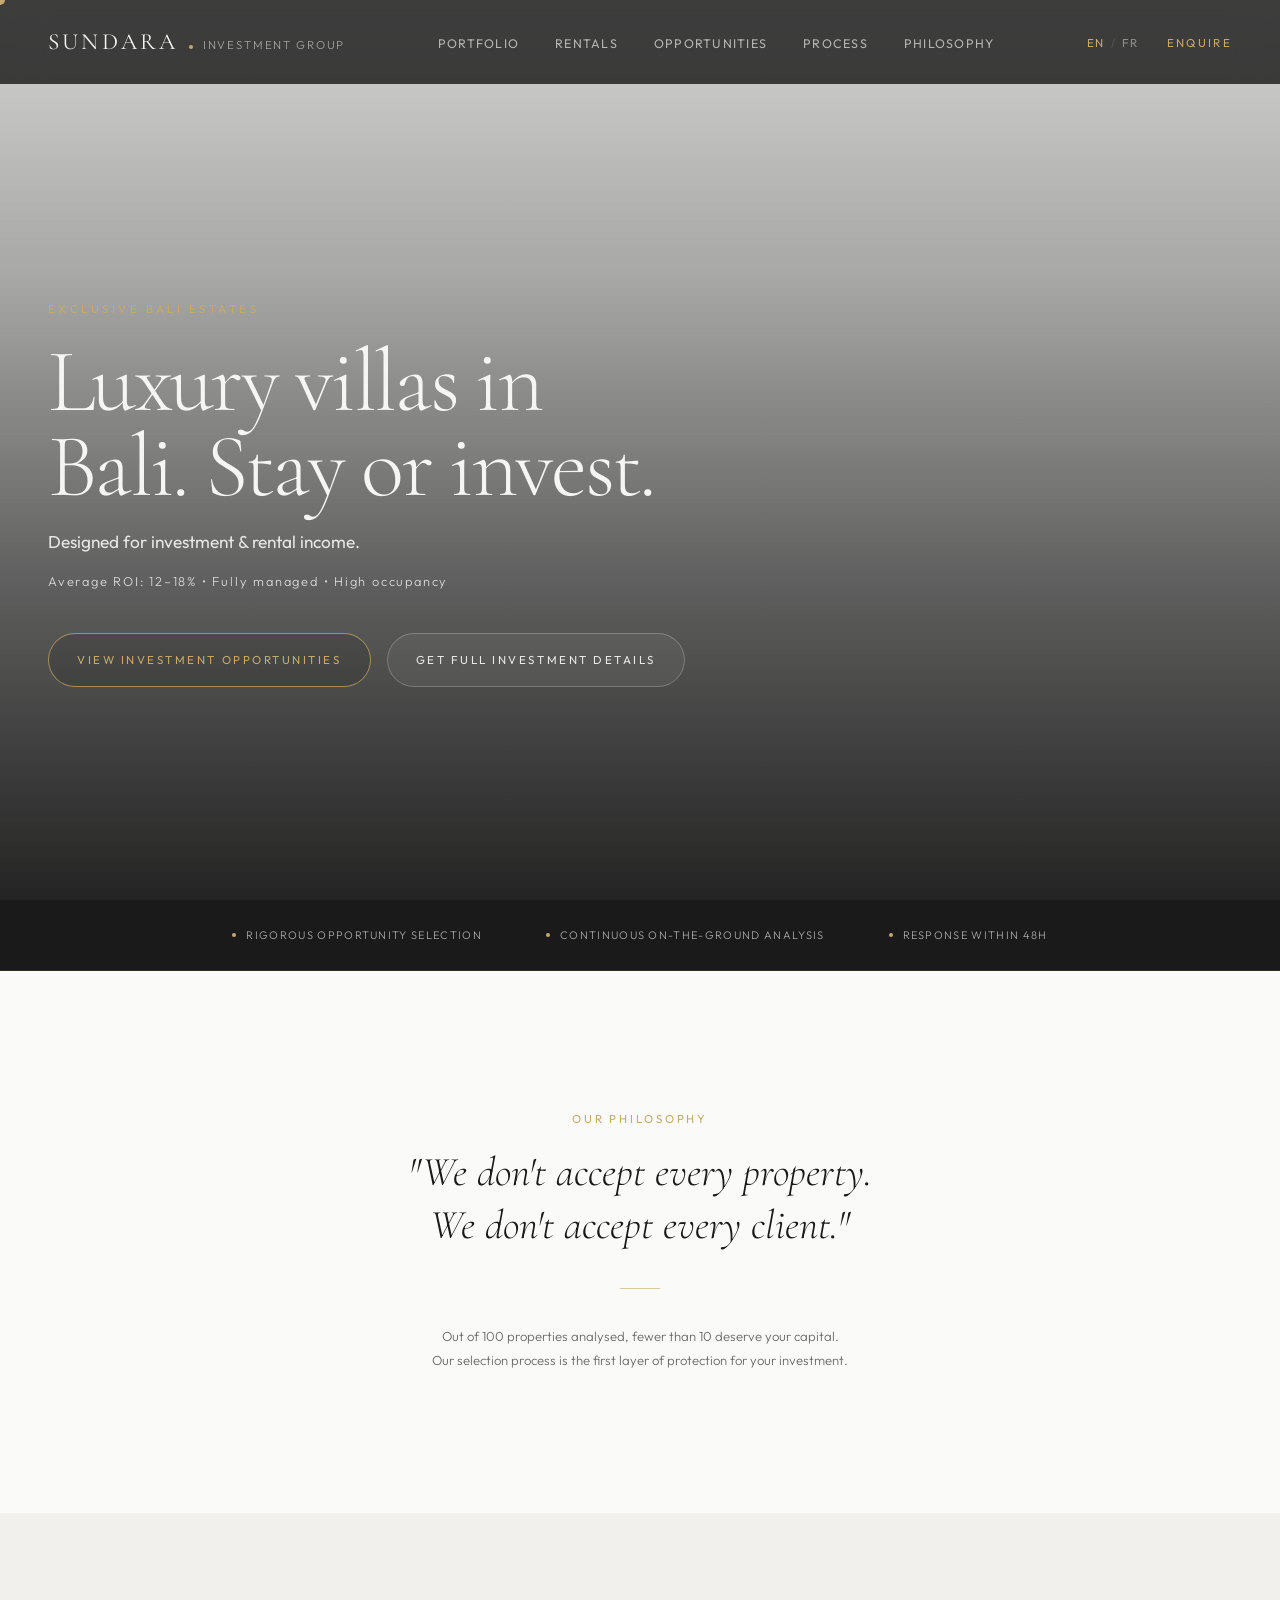
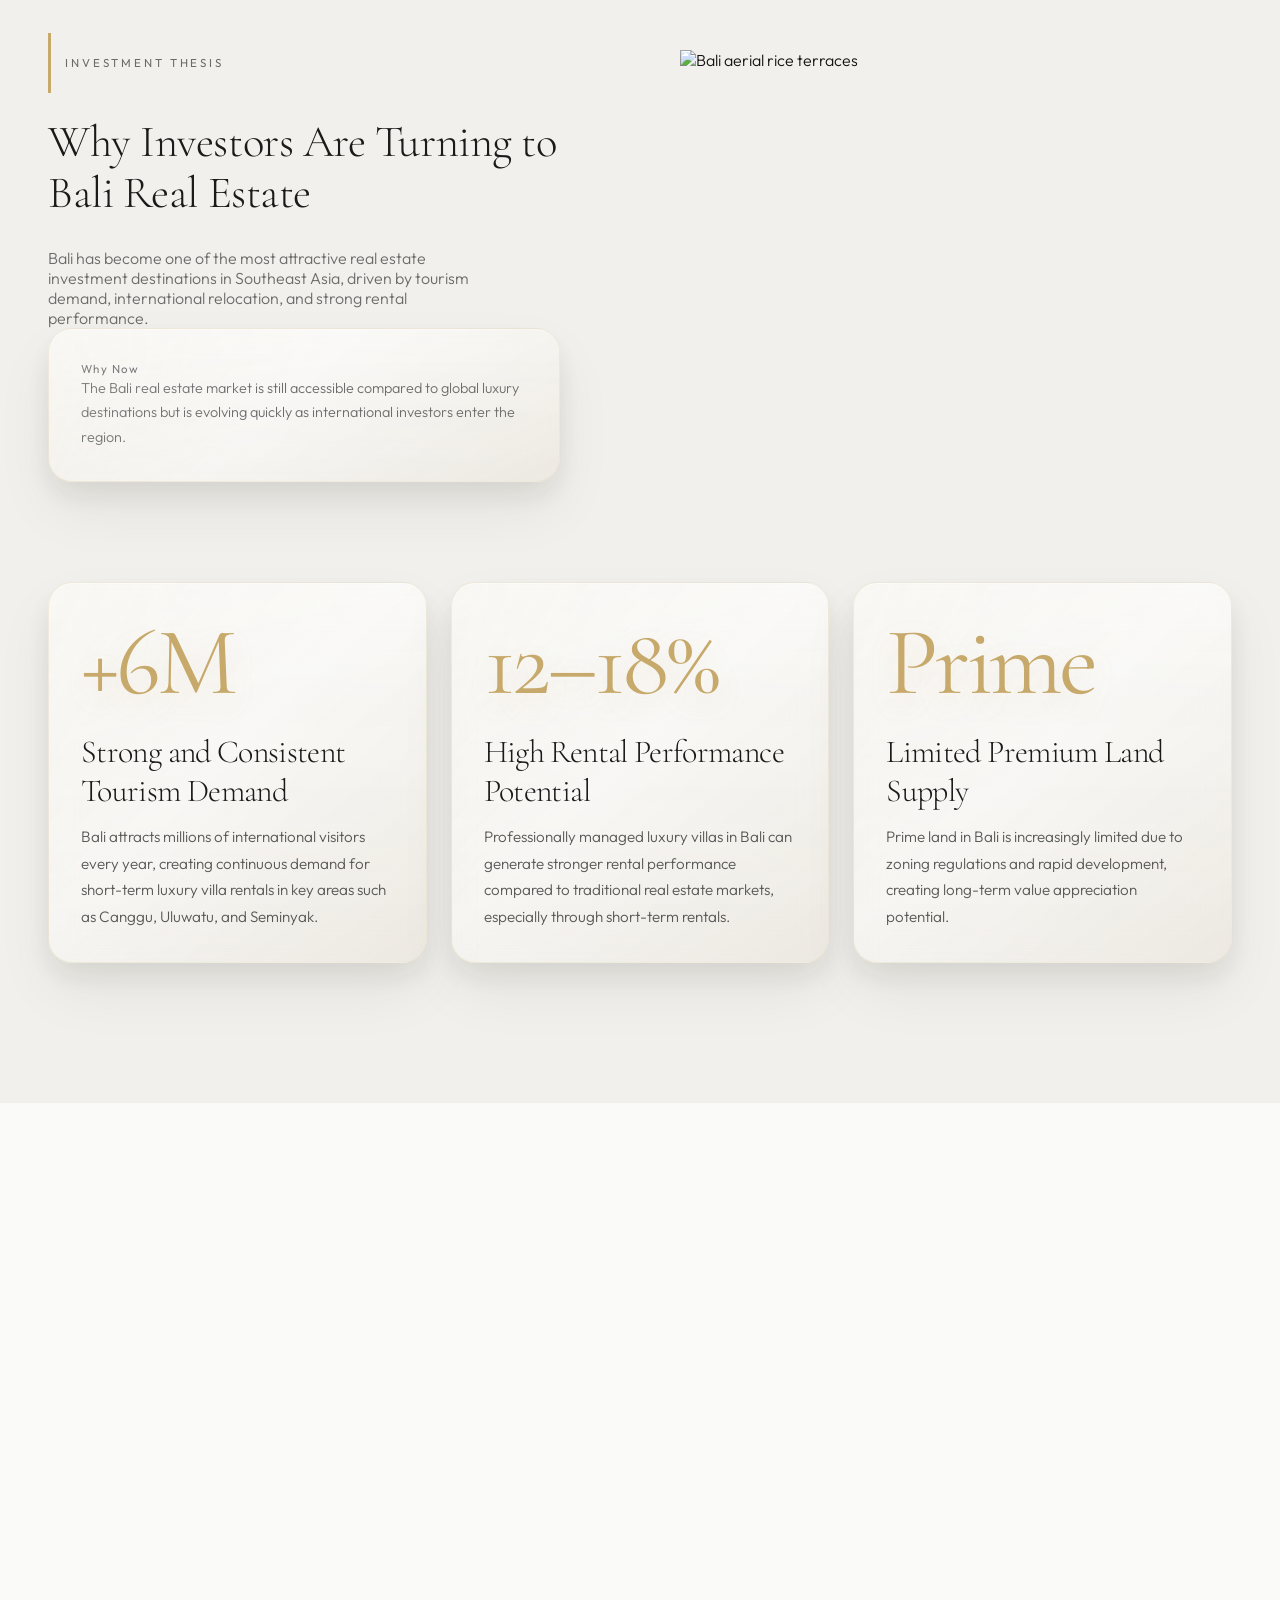
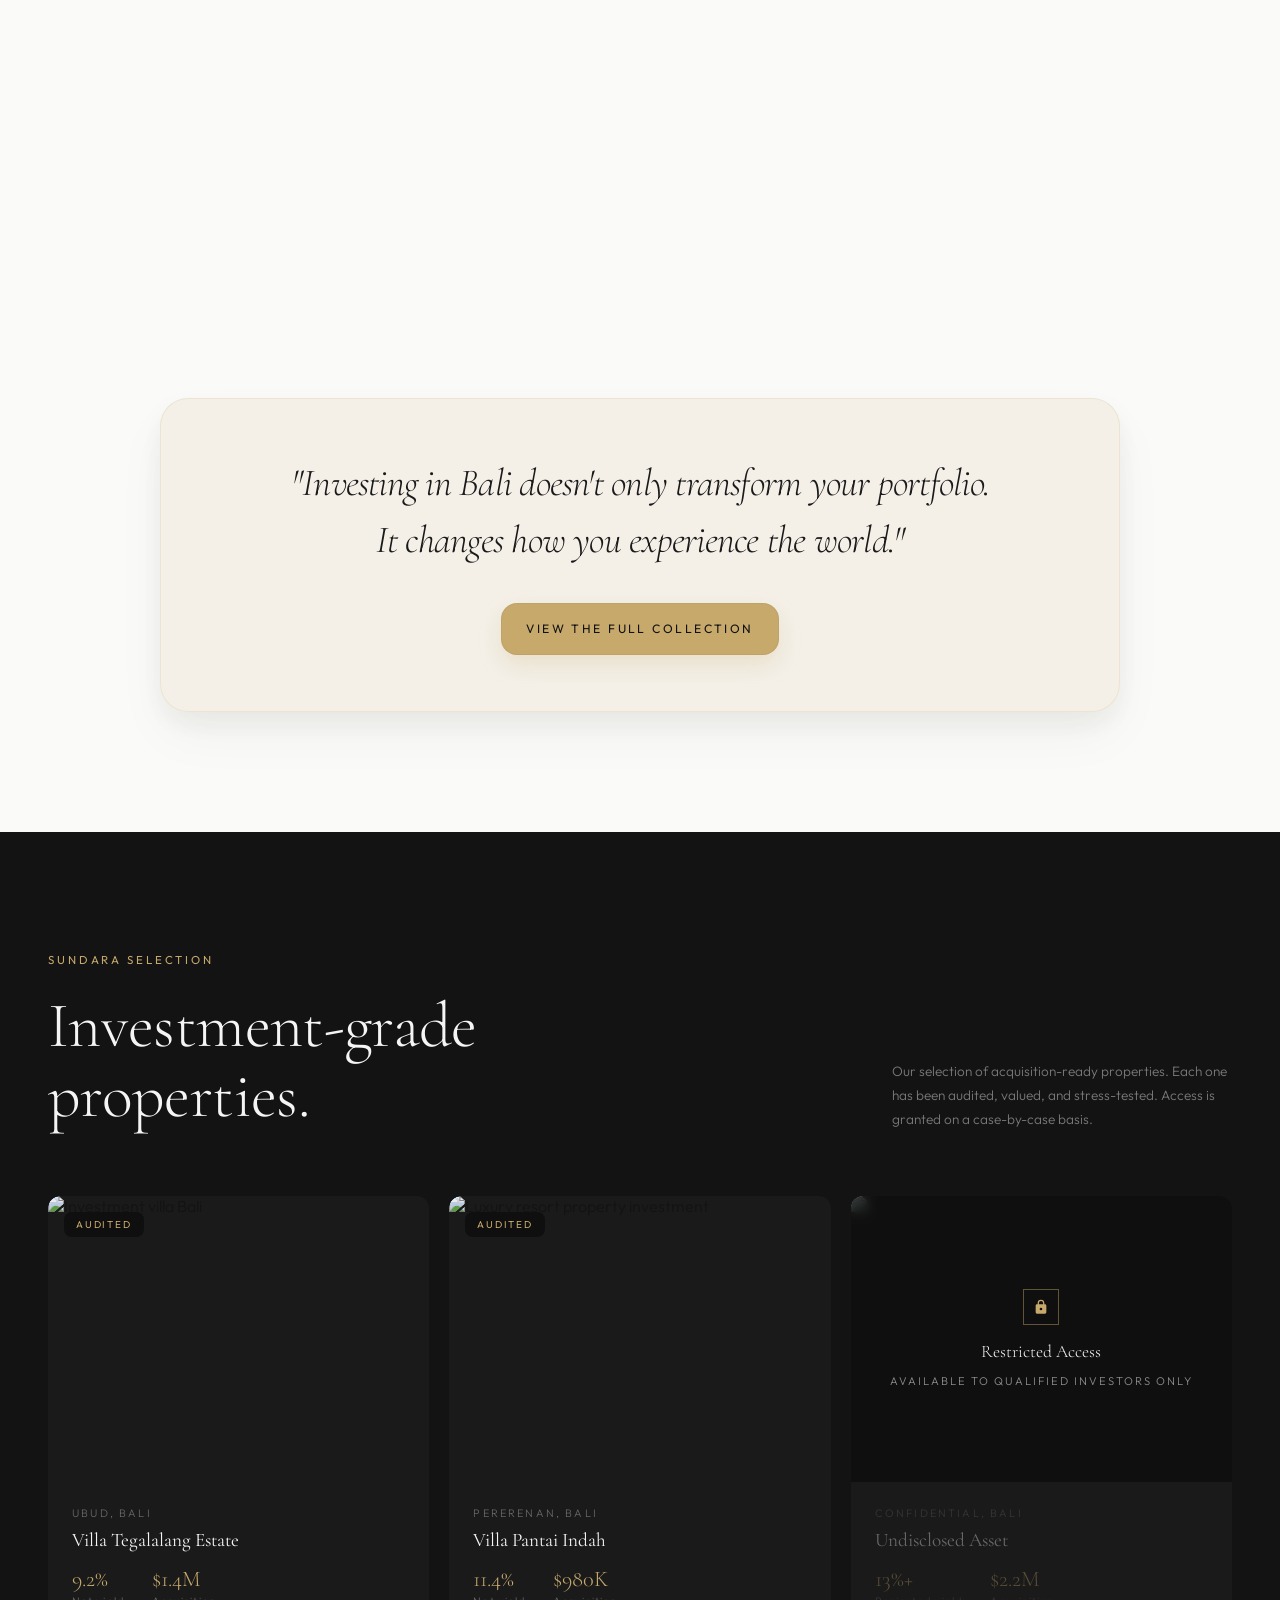
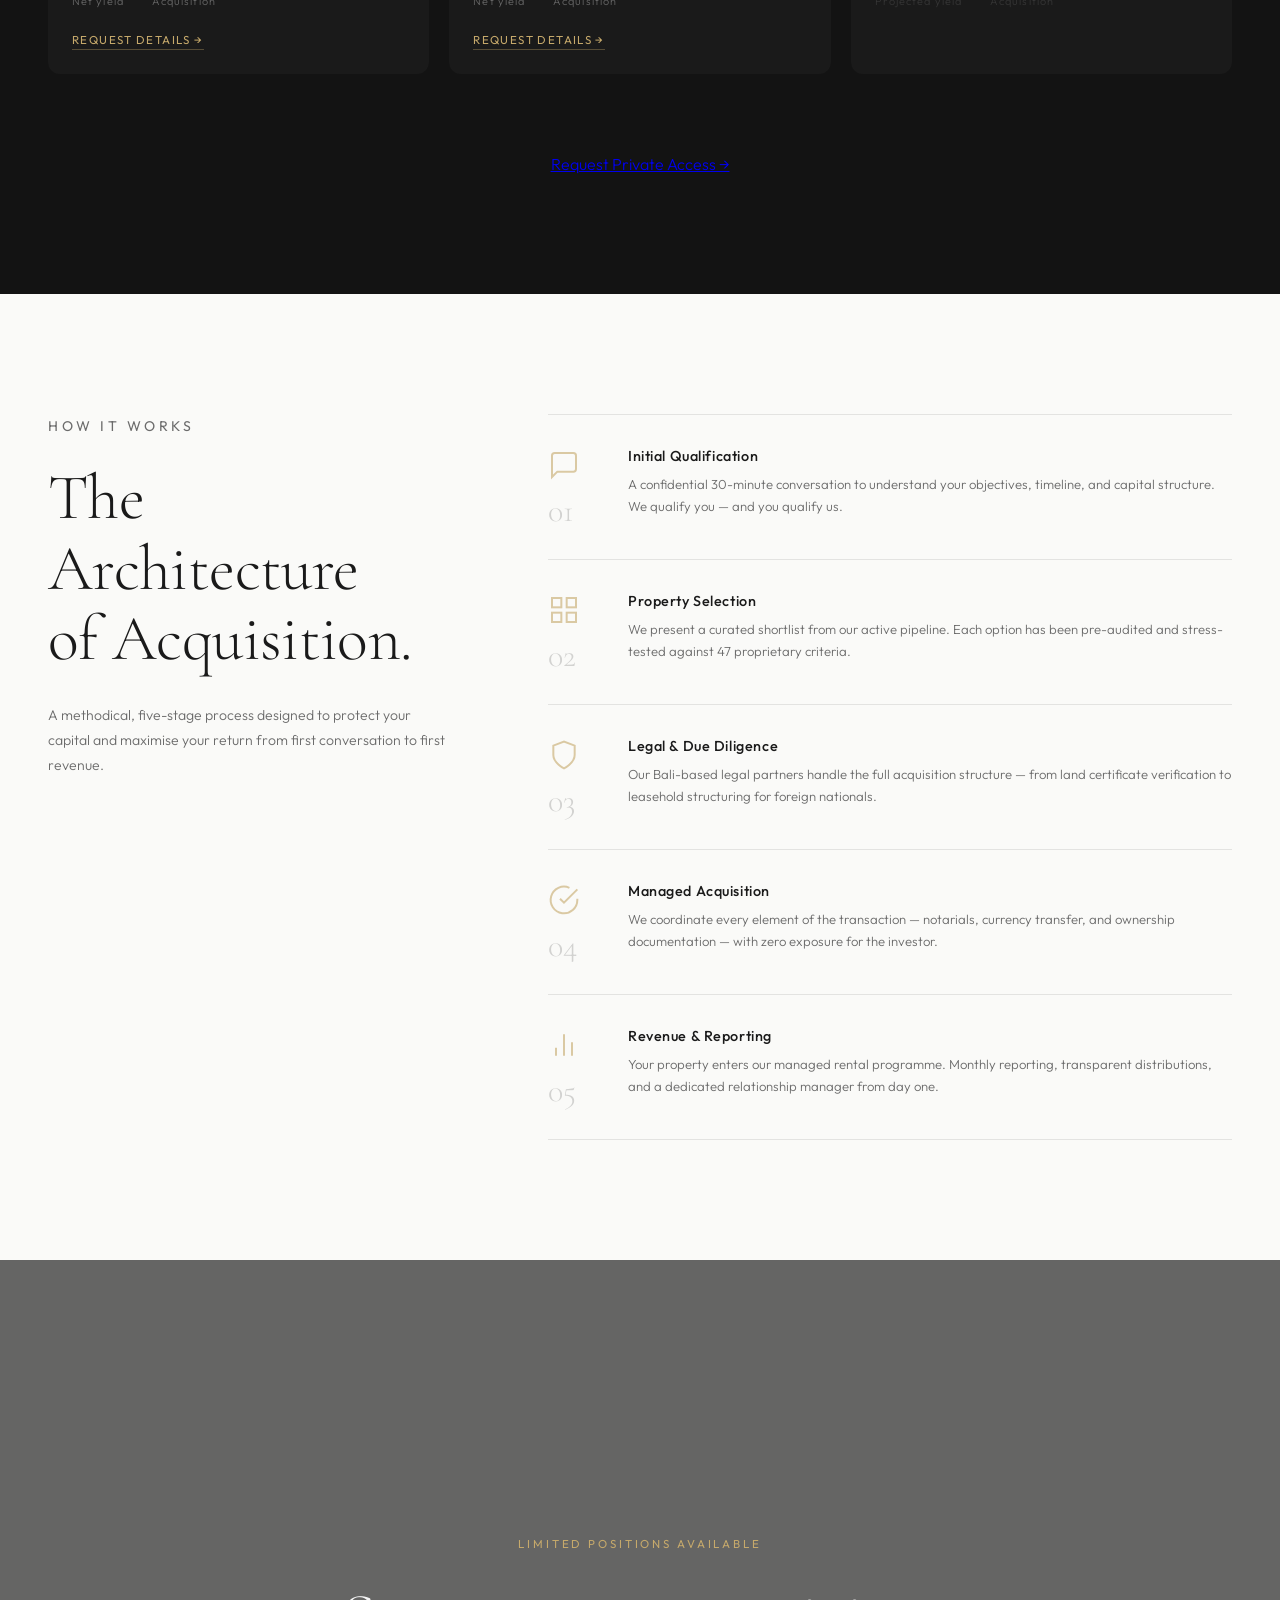
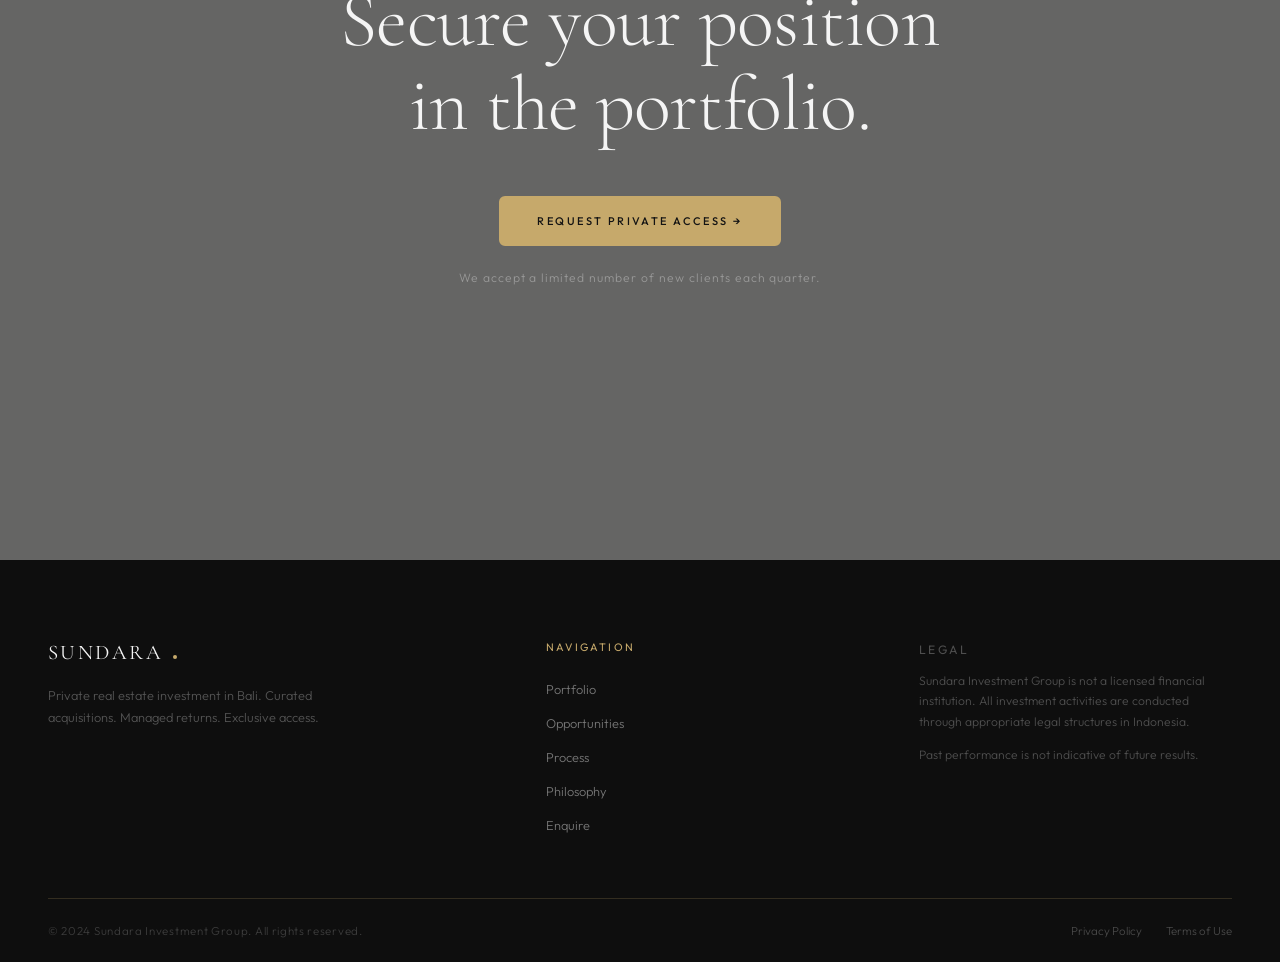
==== index.html @ dec47920 "Improve Why Bali KPI cards + Investment CTA UI" ====
<!DOCTYPE html>
<html lang="en">
<head>
<meta charset="UTF-8"/>
<meta name="viewport" content="width=device-width, initial-scale=1.0"/>
<title>Sundara Investment Group — Private Real Estate, Bali</title>
<meta name="description" content="Sundara Investment Group — Premier private real estate investment in Bali. Curated villas, managed acquisitions, exclusive returns."/>
<link rel="preconnect" href="https://fonts.googleapis.com"/>
<link rel="preconnect" href="https://fonts.gstatic.com" crossorigin/>
<link href="https://fonts.googleapis.com/css2?family=Cormorant+Garamond:ital,wght@0,300;0,400;0,500;1,300;1,400;1,500&family=Outfit:wght@300;400;500;600&display=swap" rel="stylesheet"/>
<link rel="stylesheet" href="css/styles.css"/>
<!-- styles loaded from css/styles.css -->
</head>
<body>

<!-- ─── CUSTOM CURSOR ─── -->
<div id="cursor"></div>

<!-- ─── MOBILE MENU ─── -->
<div id="mobile-menu" style="
  display: none;
  position: fixed;
  inset: 0;
  width: 100%;
  height: 100%;
  background: #0d0d0d;
  z-index: 999;
  flex-direction: column;
  justify-content: center;
  align-items: flex-start;
  padding: 40px 32px 48px;
  overflow-y: auto;
">

  <!-- CLOSE BUTTON — top right, always visible -->
  <button onclick="closeMobileMenu()" style="position:fixed;top:18px;right:18px;width:38px;height:38px;border-radius:50%;background:rgba(198,169,107,0.15);border:1px solid rgba(198,169,107,0.4);color:#C6A96B;font-size:20px;cursor:pointer;z-index:1001;display:flex;align-items:center;justify-content:center;">×</button>

  <!-- NAV LINKS -->
  <nav style="
    display: flex;
    flex-direction: column;
    width: 100%;
    margin-top: 40px;
    margin-bottom: 40px;
    gap: 0;
  ">
    <a href="rentals.html" onclick="closeMobileMenu()" style="
      font-family: 'Cormorant Garamond', serif;
      font-size: 28px;
      font-weight: 300;
      color: #F5F5F5;
      text-decoration: none;
      padding: 16px 0;
      border-bottom: 1px solid rgba(255,255,255,0.07);
      display: block;
      transition: color 0.3s, padding-left 0.3s;
    " onmouseover="this.style.color='#C6A96B';this.style.paddingLeft='8px'"
       onmouseout="this.style.color='#F5F5F5';this.style.paddingLeft='0'">
      <span class="lang-en-inline">Portfolio</span><span class="lang-fr-inline">Portfolio</span>
    </a>
    <a href="rentals.html" onclick="closeMobileMenu()" style="font-family:'Cormorant Garamond',serif;font-size:26px;font-weight:300;color:#F5F5F5;text-decoration:none;padding:14px 0;border-bottom:1px solid rgba(255,255,255,0.07);display:block;">
      <span class="lang-en-inline">Rentals</span>
      <span class="lang-fr-inline">Locations</span>
    </a>
    <a href="#why-bali" onclick="closeMobileMenu()" style="
      font-family: 'Cormorant Garamond', serif;
      font-size: 28px;
      font-weight: 300;
      color: #F5F5F5;
      text-decoration: none;
      padding: 16px 0;
      border-bottom: 1px solid rgba(255,255,255,0.07);
      display: block;
    "><span class="lang-en-inline">Opportunities</span><span class="lang-fr-inline">Opportunités</span></a>
    <a href="#process" onclick="closeMobileMenu()" style="
      font-family: 'Cormorant Garamond', serif;
      font-size: 28px;
      font-weight: 300;
      color: #F5F5F5;
      text-decoration: none;
      padding: 16px 0;
      border-bottom: 1px solid rgba(255,255,255,0.07);
      display: block;
    "><span class="lang-en-inline">Process</span><span class="lang-fr-inline">Processus</span></a>
    <a href="#positioning" onclick="closeMobileMenu()" style="
      font-family: 'Cormorant Garamond', serif;
      font-size: 28px;
      font-weight: 300;
      color: #F5F5F5;
      text-decoration: none;
      padding: 16px 0;
      border-bottom: 1px solid rgba(255,255,255,0.07);
      display: block;
    "><span class="lang-en-inline">Philosophy</span><span class="lang-fr-inline">Philosophie</span></a>
  </nav>

  <!-- LANG TOGGLE -->
  <div style="
    display: flex;
    align-items: center;
    gap: 16px;
    margin-bottom: 28px;
  ">
    <button onclick="setLang('en'); closeMobileMenu();" style="
      background: none;
      border: none;
      font-family: 'Outfit', sans-serif;
      font-size: 11px;
      font-weight: 500;
      letter-spacing: 0.2em;
      text-transform: uppercase;
      color: #C6A96B;
      cursor: pointer;
      padding: 4px 0;
    ">EN</button>
    <span style="color:rgba(255,255,255,0.15);font-size:11px">/</span>
    <button onclick="setLang('fr'); closeMobileMenu();" style="
      background: none;
      border: none;
      font-family: 'Outfit', sans-serif;
      font-size: 11px;
      font-weight: 500;
      letter-spacing: 0.2em;
      text-transform: uppercase;
      color: rgba(255,255,255,0.35);
      cursor: pointer;
      padding: 4px 0;
    ">FR</button>
  </div>

  <!-- ENQUIRE CTA -->
  <a href="contact.html" onclick="closeMobileMenu()" style="
    display: inline-block;
    font-family: 'Outfit', sans-serif;
    font-size: 10px;
    font-weight: 500;
    letter-spacing: 0.22em;
    text-transform: uppercase;
    color: #131313;
    background: #C6A96B;
    padding: 15px 32px;
    text-decoration: none;
    border-radius: 6px;
    transition: background 0.3s;
  "><span class="lang-en-inline">Enquire →</span><span class="lang-fr-inline">Contact →</span></a>

</div>

<!-- ═══════════════════════════════════════
   1. NAV
═══════════════════════════════════════ -->
<header id="nav" role="banner">
  <div class="container">
    <div class="nav-inner">
      <!-- Logo -->
      <a href="index.html" class="nav-logo" aria-label="Sundara Investment Group">
        <span class="nav-logo-name">SUNDARA</span>
        <span class="nav-logo-dot" aria-hidden="true"></span>
        <span class="nav-logo-sub">Investment Group</span>
      </a>

      <!-- Center links -->
      <ul class="nav-links" role="list">
        <li><a href="rentals.html"><span class="lang-en-inline">Portfolio</span><span class="lang-fr-inline">Portfolio</span></a></li>
        <li><a href="rentals.html"><span class="lang-en-inline">Rentals</span><span class="lang-fr-inline">Locations</span></a></li>
        <li><a href="#why-bali"><span class="lang-en-inline">Opportunities</span><span class="lang-fr-inline">Opportunités</span></a></li>
        <li><a href="#process"><span class="lang-en-inline">Process</span><span class="lang-fr-inline">Processus</span></a></li>
        <li><a href="#positioning"><span class="lang-en-inline">Philosophy</span><span class="lang-fr-inline">Philosophie</span></a></li>
      </ul>

      <!-- Right side -->
      <div class="nav-right">
        <button class="nav-lang" id="langToggle" onclick="toggleLang()" aria-label="Toggle language">
          <span class="active-lang" id="langEN">EN</span>
          <span style="opacity:0.3">/</span>
          <span id="langFR">FR</span>
        </button>
        <a href="contact.html" class="nav-cta">
          <span class="lang-en-inline">Enquire</span>
          <span class="lang-fr-inline">Contact</span>
        </a>
        <button class="nav-hamburger" id="hamburger" onclick="openMobileMenu()" aria-label="Open menu" aria-expanded="false">
          <span></span><span></span><span></span>
        </button>
      </div>
    </div>
  </div>
</header>

<!-- ═══════════════════════════════════════
   2. HERO
═══════════════════════════════════════ -->
<section id="hero" aria-label="Hero">
  <div class="hero-bg" id="heroBg" role="img" aria-label="Luxury Bali villa with infinity pool"></div>
  <div class="hero-overlay" aria-hidden="true"></div>

  <div class="container hero-shell">
    <div class="hero-content">
      <p class="hero-label">
        <span class="lang-en-inline">Exclusive Bali Estates</span>
        <span class="lang-fr-inline">Domaines Exclusifs à Bali</span>
      </p>
      <h1 class="hero-title">
        <span class="lang-en-inline">Luxury villas in Bali.</span>
        <span class="lang-fr-inline">Villas de luxe à Bali.</span>
      </h1>
      <p class="hero-subtext">
        <span class="lang-en-inline">Designed for investment &amp; rental income.</span>
        <span class="lang-fr-inline">Conçues pour l’investissement et la location.</span>
      </p>
      <p class="hero-kpi">
        <span class="lang-en-inline">Average ROI: 12–18% • Fully managed • High occupancy</span>
        <span class="lang-fr-inline">ROI moyen : 12–18% • Gestion complète • Forte occupation</span>
      </p>
      <div class="hero-actions">
        <a href="rentals.html" class="hero-btn hero-btn-primary">
          <span class="lang-en-inline">View Investment Opportunities</span>
          <span class="lang-fr-inline">Voir les opportunités d’investissement</span>
        </a>
        <a href="contact.html" class="hero-btn hero-btn-secondary">
          <span class="lang-en-inline">Get Full Investment Details</span>
          <span class="lang-fr-inline">Obtenir les détails d’investissement</span>
        </a>
      </div>
    </div>
  </div>
</section>

<!-- ─── TRUST BAR ─── -->
<section class="trust-bar">
  <div class="trust-item">
    <span class="lang-en-inline">Rigorous opportunity selection</span>
    <span class="lang-fr-inline">Sélection rigoureuse des opportunités</span>
  </div>
  <div class="trust-item">
    <span class="lang-en-inline">Continuous on-the-ground analysis</span>
    <span class="lang-fr-inline">Analyse terrain continue</span>
  </div>
  <div class="trust-item">
    <span class="lang-en-inline">Response within 48h</span>
    <span class="lang-fr-inline">Réponse sous 48h</span>
  </div>
</section>

<!-- ═══════════════════════════════════════
   3. POSITIONING
═══════════════════════════════════════ -->
<section id="positioning" aria-labelledby="pos-heading">
  <div class="container">
    <div class="reveal">
      <p class="eyebrow" style="margin-bottom: 20px;">
        <span class="lang-en-inline">Our Philosophy</span>
        <span class="lang-fr-inline">Notre Philosophie</span>
      </p>
      <p class="positioning-statement" id="pos-heading">
        <span class="lang-en-inline">"We don't accept every property.<br>We don't accept every client."</span>
        <span class="lang-fr-inline">« Nous n'acceptons pas chaque propriété.<br>Nous n'acceptons pas chaque client. »</span>
      </p>
      <div class="positioning-rule" aria-hidden="true"></div>
      <p class="positioning-sub">
        <span class="lang-en-inline">Out of 100 properties analysed, fewer than 10 deserve your capital. Our selection process is the first layer of protection for your investment.</span>
        <span class="lang-fr-inline">Sur 100 propriétés analysées, moins de 10 méritent votre capital. Notre processus de sélection est la première couche de protection de votre investissement.</span>
      </p>
    </div>
  </div>
</section>

<!-- ═══════════════════════════════════════
   4. WHY BALI
═══════════════════════════════════════ -->
<section id="why-bali" aria-labelledby="whybali-heading">
  <div class="container">
    <div class="why-bali-grid">
      <div class="why-bali-text reveal-left">
        <div class="lang-en">
          <p class="eyebrow">Investment Thesis</p>
          <h2 class="display-md reveal-left reveal-d1" id="whybali-heading">Why Investors Are Turning to Bali Real Estate</h2>
          <p class="reveal reveal-d2">Bali has become one of the most attractive real estate investment destinations in Southeast Asia, driven by tourism demand, international relocation, and strong rental performance.</p>
        </div>
        <div class="lang-fr">
          <p class="eyebrow">Thèse d'Investissement</p>
          <h2 class="display-md reveal-left reveal-d1" id="whybali-heading-fr">Pourquoi les investisseurs se tournent vers l’immobilier à Bali</h2>
          <p class="reveal reveal-d2">Bali est devenue l’une des destinations les plus attractives pour l’investissement immobilier en Asie du Sud-Est, portée par le tourisme, les expatriations et la performance locative.</p>
        </div>

        <div class="stat-item reveal reveal-d3">
          <div class="lang-en">
            <p class="label-sm gold-text">Why Now</p>
            <p class="body-md">The Bali real estate market is still accessible compared to global luxury destinations but is evolving quickly as international investors enter the region.</p>
          </div>
          <div class="lang-fr">
            <p class="label-sm gold-text">Pourquoi maintenant</p>
            <p class="body-md">Le marché immobilier de Bali reste accessible comparé aux destinations premium mondiales, mais évolue rapidement avec l’arrivée d’investisseurs internationaux.</p>
          </div>
        </div>
      </div>
      <div class="why-bali-img reveal-right reveal-d1">
        <img
          src="https://images.unsplash.com/photo-1604999333679-b86d54738315?w=1200&q=80"
          alt="Bali aerial rice terraces"
          loading="lazy"
          width="600" height="450"
        />
      </div>
    </div>

    <div class="why-stats">
      <article class="stat-item reveal">
        <div class="stat-number">+6M</div>
        <div class="stat-label">
          <div class="lang-en">
            <p class="stat-title">Strong and Consistent Tourism Demand</p>
            <p class="stat-copy">Bali attracts millions of international visitors every year, creating continuous demand for short-term luxury villa rentals in key areas such as Canggu, Uluwatu, and Seminyak.</p>
          </div>
          <div class="lang-fr">
            <p class="stat-title">Une demande touristique forte et constante</p>
            <p class="stat-copy">Bali attire des millions de visiteurs internationaux chaque année, générant une demande constante pour les villas de luxe en location courte durée dans des zones comme Canggu, Uluwatu et Seminyak.</p>
          </div>
        </div>
      </article>
      <article class="stat-item reveal reveal-d2">
        <div class="stat-number">12–18%</div>
        <div class="stat-label">
          <div class="lang-en">
            <p class="stat-title">High Rental Performance Potential</p>
            <p class="stat-copy">Professionally managed luxury villas in Bali can generate stronger rental performance compared to traditional real estate markets, especially through short-term rentals.</p>
          </div>
          <div class="lang-fr">
            <p class="stat-title">Un potentiel de rendement locatif élevé</p>
            <p class="stat-copy">Les villas de luxe gérées professionnellement à Bali offrent de meilleures performances locatives que les marchés traditionnels, notamment via la location courte durée.</p>
          </div>
        </div>
      </article>
      <article class="stat-item reveal reveal-d3">
        <div class="stat-number">Prime</div>
        <div class="stat-label">
          <div class="lang-en">
            <p class="stat-title">Limited Premium Land Supply</p>
            <p class="stat-copy">Prime land in Bali is increasingly limited due to zoning regulations and rapid development, creating long-term value appreciation potential.</p>
          </div>
          <div class="lang-fr">
            <p class="stat-title">Une offre foncière premium limitée</p>
            <p class="stat-copy">Les terrains premium à Bali deviennent rares en raison des réglementations et du développement rapide, créant un potentiel de valorisation à long terme.</p>
          </div>
        </div>
      </article>
    </div>
  </div>
</section>

<!-- ═══════════════════════════════════════
   5. PRIVATE RENTALS COLLECTION
═══════════════════════════════════════ -->
<section id="rentals" aria-labelledby="rentals-heading">
  <div class="container">
    <div class="rentals-header">
      <div class="reveal">
        <p class="eyebrow">Portefeuille Opérationnel</p>
        <h2 class="display-lg reveal" id="rentals-heading" style="margin-top: 16px;">
          <span class="lang-en-inline">Private Rentals<br>Collection.</span>
          <span class="lang-fr-inline">Collection<br>Locations Privées.</span>
        </h2>
      </div>
      <div class="rentals-header-right reveal reveal-d2">
        <p>
          <span class="lang-en-inline">A curated selection of operational villas currently delivering strong returns. Each property has passed our proprietary 47-point due diligence framework before entering the portfolio.</span>
          <span class="lang-fr-inline">Une sélection curatée de villas opérationnelles générant actuellement des rendements solides. Chaque propriété a franchi notre cadre de due diligence propriétaire en 47 points avant d'entrer dans le portefeuille.</span>
        </p>
        <span class="active-badge">
          <span class="active-dot" aria-hidden="true"></span>
          Active Portfolio
        </span>
      </div>
    </div>

    <!-- Villa cards -->
    <div class="villa-cards">
      <!-- Card 1 -->
      <article class="villa-card reveal" onclick="window.location='rentals.html'" style="cursor:pointer;">
        <div class="villa-card-img card-image" style="position:relative;">
          <div class="availability-badge">
            <span class="lang-en-inline">Available Now</span>
            <span class="lang-fr-inline">Disponible Maintenant</span>
          </div>
          <div class="card-hover-overlay">
            <span class="card-hover-text">
              <span class="lang-en-inline">View Details →</span>
              <span class="lang-fr-inline">Voir les détails →</span>
            </span>
          </div>
          <img
            src="https://images.unsplash.com/photo-1582268611958-ebfd161ef9cf?w=800&q=80"
            alt="Luxury Bali villa with pool"
            loading="lazy" width="800" height="533"
          />
        </div>
        <div class="villa-card-body">
          <p class="villa-location">Seminyak, Bali</p>
          <h3 class="villa-name">Villa Sundara Serenity</h3>
          <p class="villa-specs">
            <span class="lang-en-inline">4 bedrooms · Private pool · 650 m²</span>
            <span class="lang-fr-inline">4 chambres · Piscine privée · 650 m²</span>
          </p>
          <p class="villa-price">
            <span class="lang-en-inline">From $1,200 / night</span>
            <span class="lang-fr-inline">À partir de 1 200 $ / nuit</span>
          </p>
          <a href="contact.html?type=rental" class="btn-secondary" onclick="event.stopPropagation()">
            <span class="lang-en-inline">Check availability →</span>
            <span class="lang-fr-inline">Vérifier disponibilités →</span>
          </a>
        </div>
      </article>
      <!-- Card 2 -->
      <article class="villa-card reveal" onclick="window.location='rentals.html'" style="cursor:pointer;">
        <div class="villa-card-img card-image" style="position:relative;">
          <div class="availability-badge badge-demand">
            <span class="lang-en-inline">High Demand</span>
            <span class="lang-fr-inline">Forte Demande</span>
          </div>
          <div class="card-hover-overlay">
            <span class="card-hover-text">
              <span class="lang-en-inline">View Details →</span>
              <span class="lang-fr-inline">Voir les détails →</span>
            </span>
          </div>
          <img
            src="https://images.unsplash.com/photo-1571896349842-33c89424de2d?w=800&q=80"
            alt="Tropical villa architecture Bali"
            loading="lazy" width="800" height="533"
          />
        </div>
        <div class="villa-card-body">
          <p class="villa-location">Canggu, Bali</p>
          <h3 class="villa-name">Villa Puri Emas</h3>
          <p class="villa-specs">
            <span class="lang-en-inline">5 bedrooms · Jungle view · 820 m²</span>
            <span class="lang-fr-inline">5 chambres · Vue jungle · 820 m²</span>
          </p>
          <p class="villa-price">
            <span class="lang-en-inline">From $1,850 / night</span>
            <span class="lang-fr-inline">À partir de 1 850 $ / nuit</span>
          </p>
          <a href="contact.html?type=rental" class="btn-secondary" onclick="event.stopPropagation()">
            <span class="lang-en-inline">Check availability →</span>
            <span class="lang-fr-inline">Vérifier disponibilités →</span>
          </a>
        </div>
      </article>
      <!-- Card 3 -->
      <article class="villa-card reveal" onclick="window.location='rentals.html'" style="cursor:pointer;">
        <div class="villa-card-img card-image" style="position:relative;">
          <div class="availability-badge">
            <span class="lang-en-inline">Available Now</span>
            <span class="lang-fr-inline">Disponible Maintenant</span>
          </div>
          <div class="card-hover-overlay">
            <span class="card-hover-text">
              <span class="lang-en-inline">View Details →</span>
              <span class="lang-fr-inline">Voir les détails →</span>
            </span>
          </div>
          <img
            src="https://images.unsplash.com/photo-1520250497591-112f2f40a3f4?w=800&q=80"
            alt="Bali resort villa with ocean view"
            loading="lazy" width="800" height="533"
          />
        </div>
        <div class="villa-card-body">
          <p class="villa-location">Uluwatu, Bali</p>
          <h3 class="villa-name">Villa Samudra Cliff</h3>
          <p class="villa-specs">
            <span class="lang-en-inline">6 bedrooms · Ocean cliff · 1,100 m²</span>
            <span class="lang-fr-inline">6 chambres · Falaise océan · 1 100 m²</span>
          </p>
          <p class="villa-price">
            <span class="lang-en-inline">From $2,600 / night</span>
            <span class="lang-fr-inline">À partir de 2 600 $ / nuit</span>
          </p>
          <a href="contact.html?type=rental" class="btn-secondary" onclick="event.stopPropagation()">
            <span class="lang-en-inline">Check availability →</span>
            <span class="lang-fr-inline">Vérifier disponibilités →</span>
          </a>
        </div>
      </article>
    </div>

    <!-- Quote -->
    <div class="rentals-quote reveal">
      <p>
        <span class="lang-en-inline">"Investing in Bali doesn't only transform your portfolio.<br>It changes how you experience the world."</span>
        <span class="lang-fr-inline">« Investir à Bali ne transforme pas seulement votre portefeuille.<br>Cela change la façon dont vous vivez le monde. »</span>
      </p>
      <a href="rentals.html" class="rentals-quote-cta">
        <span class="lang-en-inline">View the full collection</span>
        <span class="lang-fr-inline">Voir toute la collection</span>
      </a>
    </div>
  </div>
</section>

<!-- ═══════════════════════════════════════
   6. SUNDARA SELECTION (DARK)
═══════════════════════════════════════ -->
<section id="selection" aria-labelledby="selection-heading">
  <div class="container">
    <div class="selection-header">
      <div class="selection-title reveal">
        <p class="eyebrow">
          <span class="lang-en-inline">Sundara Selection</span>
          <span class="lang-fr-inline">Sélection Sundara</span>
        </p>
        <h2 class="display-lg" id="selection-heading" style="margin-top: 16px; color: var(--white);">
          <span class="lang-en-inline">Investment-grade<br>properties.</span>
          <span class="lang-fr-inline">Propriétés<br>d'investissement.</span>
        </h2>
      </div>
      <p class="selection-desc reveal reveal-d2">
        <span class="lang-en-inline">Our selection of acquisition-ready properties. Each one has been audited, valued, and stress-tested. Access is granted on a case-by-case basis.</span>
        <span class="lang-fr-inline">Notre sélection de propriétés prêtes à l'acquisition. Chacune a été auditée, évaluée et soumise à des tests de résistance. L'accès est accordé au cas par cas.</span>
      </p>
    </div>

    <div class="selection-cards">
      <!-- Card 1 -->
      <article class="sel-card reveal reveal-delay-1">
        <div class="sel-card-img">
          <span class="audit-badge">
            <span class="lang-en-inline">Audited</span>
            <span class="lang-fr-inline">Audité</span>
          </span>
          <img
            src="https://images.unsplash.com/photo-1613977257363-707ba9348227?w=800&q=80"
            alt="Investment villa Bali"
            loading="lazy" width="800" height="600"
          />
        </div>
        <div class="sel-card-body">
          <p class="sel-card-location">Ubud, Bali</p>
          <h3 class="sel-card-name">Villa Tegalalang Estate</h3>
          <div class="sel-card-metrics">
            <div class="metric-item">
              <div class="metric-value">9.2%</div>
              <div class="metric-label">
                <span class="lang-en-inline">Net yield</span>
                <span class="lang-fr-inline">Rendement net</span>
              </div>
            </div>
            <div class="metric-item">
              <div class="metric-value">$1.4M</div>
              <div class="metric-label">
                <span class="lang-en-inline">Acquisition</span>
                <span class="lang-fr-inline">Acquisition</span>
              </div>
            </div>
          </div>
          <a href="contact.html?type=investment" class="villa-cta" style="color: var(--gold); border-color: rgba(198,169,107,0.35);">
            <span class="lang-en-inline">Request details →</span>
            <span class="lang-fr-inline">Demander les détails →</span>
          </a>
        </div>
      </article>

      <!-- Card 2 -->
      <article class="sel-card reveal reveal-delay-2">
        <div class="sel-card-img">
          <span class="audit-badge">
            <span class="lang-en-inline">Audited</span>
            <span class="lang-fr-inline">Audité</span>
          </span>
          <img
            src="https://images.unsplash.com/photo-1602343168117-bb8ffe3e2e9f?w=800&q=80"
            alt="Luxury resort property investment"
            loading="lazy" width="800" height="600"
          />
        </div>
        <div class="sel-card-body">
          <p class="sel-card-location">Pererenan, Bali</p>
          <h3 class="sel-card-name">Villa Pantai Indah</h3>
          <div class="sel-card-metrics">
            <div class="metric-item">
              <div class="metric-value">11.4%</div>
              <div class="metric-label">
                <span class="lang-en-inline">Net yield</span>
                <span class="lang-fr-inline">Rendement net</span>
              </div>
            </div>
            <div class="metric-item">
              <div class="metric-value">$980K</div>
              <div class="metric-label">
                <span class="lang-en-inline">Acquisition</span>
                <span class="lang-fr-inline">Acquisition</span>
              </div>
            </div>
          </div>
          <a href="contact.html?type=investment" class="villa-cta" style="color: var(--gold); border-color: rgba(198,169,107,0.35);">
            <span class="lang-en-inline">Request details →</span>
            <span class="lang-fr-inline">Demander les détails →</span>
          </a>
        </div>
      </article>

      <!-- Card 3 — Restricted -->
      <article class="sel-card restricted reveal reveal-delay-3">
        <div class="sel-card-img">
          <img
            src="https://images.unsplash.com/photo-1613977257363-707ba9348227?w=800&q=80"
            alt="Restricted access property"
            loading="lazy" width="800" height="600"
          />
          <div class="restricted-overlay">
            <div class="lock-icon" aria-hidden="true">
              <svg viewBox="0 0 24 24" xmlns="http://www.w3.org/2000/svg" aria-hidden="true">
                <path d="M18 8h-1V6A5 5 0 0 0 7 6v2H6a2 2 0 0 0-2 2v10a2 2 0 0 0 2 2h12a2 2 0 0 0 2-2V10a2 2 0 0 0-2-2zm-6 9a2 2 0 1 1 0-4 2 2 0 0 1 0 4zm3.1-9H8.9V6a3.1 3.1 0 0 1 6.2 0v2z"/>
              </svg>
            </div>
            <strong>
              <span class="lang-en-inline">Restricted Access</span>
              <span class="lang-fr-inline">Accès Restreint</span>
            </strong>
            <p>
              <span class="lang-en-inline">Available to qualified investors only</span>
              <span class="lang-fr-inline">Réservé aux investisseurs qualifiés</span>
            </p>
          </div>
        </div>
        <div class="sel-card-body">
          <p class="sel-card-location" style="opacity: 0.35;">Confidential, Bali</p>
          <h3 class="sel-card-name" style="opacity: 0.35;">
            <span class="lang-en-inline">Undisclosed Asset</span>
            <span class="lang-fr-inline">Actif Confidentiel</span>
          </h3>
          <div class="sel-card-metrics" style="opacity: 0.35;">
            <div class="metric-item">
              <div class="metric-value">13%+</div>
              <div class="metric-label">
                <span class="lang-en-inline">Projected yield</span>
                <span class="lang-fr-inline">Rendement projeté</span>
              </div>
            </div>
            <div class="metric-item">
              <div class="metric-value">$2.2M</div>
              <div class="metric-label">
                <span class="lang-en-inline">Acquisition</span>
                <span class="lang-fr-inline">Acquisition</span>
              </div>
            </div>
          </div>
        </div>
      </article>
    </div>

    <div class="selection-cta reveal">
      <a href="contact.html?type=private" class="btn-outline-gold">
        <span class="lang-en-inline">Request Private Access →</span>
        <span class="lang-fr-inline">Demander un Accès Privé →</span>
      </a>
    </div>
  </div>
</section>

<!-- ═══════════════════════════════════════
   7. PROCESS
═══════════════════════════════════════ -->
<section id="process" aria-labelledby="process-heading">
  <div class="container">
    <div class="process-grid">
      <!-- Left sticky -->
      <div class="process-left reveal">
        <p class="eyebrow" style="margin-bottom: 24px;">
          <span class="lang-en-inline">How It Works</span>
          <span class="lang-fr-inline">Comment ça fonctionne</span>
        </p>
        <h2 class="display-lg reveal" id="process-heading">
          <span class="lang-en-inline">The Architecture<br>of Acquisition.</span>
          <span class="lang-fr-inline">L'Architecture<br>de l'Acquisition.</span>
        </h2>
        <p style="margin-top: 28px;">
          <span class="lang-en-inline">A methodical, five-stage process designed to protect your capital and maximise your return from first conversation to first revenue.</span>
          <span class="lang-fr-inline">Un processus méthodique en cinq étapes conçu pour protéger votre capital et maximiser votre rendement, de la première conversation au premier revenu.</span>
        </p>
      </div>

      <!-- Steps -->
      <div class="process-steps">
        <div class="process-step reveal reveal-delay-1">
          <span class="step-num">
            <svg class="process-icon" viewBox="0 0 24 24" fill="none" stroke="#C6A96B" stroke-width="1.5" aria-hidden="true"><path d="M21 15a2 2 0 0 1-2 2H7l-4 4V5a2 2 0 0 1 2-2h14a2 2 0 0 1 2 2z"/></svg>
            01
          </span>
          <div>
            <p class="step-title">
              <span class="lang-en-inline">Initial Qualification</span>
              <span class="lang-fr-inline">Qualification Initiale</span>
            </p>
            <p class="step-desc">
              <span class="lang-en-inline">A confidential 30-minute conversation to understand your objectives, timeline, and capital structure. We qualify you — and you qualify us.</span>
              <span class="lang-fr-inline">Un entretien confidentiel de 30 minutes pour comprendre vos objectifs, votre calendrier et votre structure de capital. Nous vous qualifions — et vous nous qualifiez.</span>
            </p>
          </div>
        </div>
        <div class="process-step reveal reveal-delay-2">
          <span class="step-num">
            <svg class="process-icon" viewBox="0 0 24 24" fill="none" stroke="#C6A96B" stroke-width="1.5" aria-hidden="true"><rect x="3" y="3" width="7" height="7"/><rect x="14" y="3" width="7" height="7"/><rect x="3" y="14" width="7" height="7"/><rect x="14" y="14" width="7" height="7"/></svg>
            02
          </span>
          <div>
            <p class="step-title">
              <span class="lang-en-inline">Property Selection</span>
              <span class="lang-fr-inline">Sélection des Propriétés</span>
            </p>
            <p class="step-desc">
              <span class="lang-en-inline">We present a curated shortlist from our active pipeline. Each option has been pre-audited and stress-tested against 47 proprietary criteria.</span>
              <span class="lang-fr-inline">Nous présentons une sélection curatée de notre pipeline actif. Chaque option a été pré-auditée et soumise à des tests de résistance sur 47 critères propriétaires.</span>
            </p>
          </div>
        </div>
        <div class="process-step reveal reveal-delay-3">
          <span class="step-num">
            <svg class="process-icon" viewBox="0 0 24 24" fill="none" stroke="#C6A96B" stroke-width="1.5" aria-hidden="true"><path d="M12 22s8-4 8-10V5l-8-3-8 3v7c0 6 8 10 8 10z"/></svg>
            03
          </span>
          <div>
            <p class="step-title">
              <span class="lang-en-inline">Legal & Due Diligence</span>
              <span class="lang-fr-inline">Juridique & Due Diligence</span>
            </p>
            <p class="step-desc">
              <span class="lang-en-inline">Our Bali-based legal partners handle the full acquisition structure — from land certificate verification to leasehold structuring for foreign nationals.</span>
              <span class="lang-fr-inline">Nos partenaires juridiques basés à Bali gèrent l'intégralité de la structure d'acquisition — de la vérification des titres fonciers à la structuration des baux pour les ressortissants étrangers.</span>
            </p>
          </div>
        </div>
        <div class="process-step reveal reveal-delay-4">
          <span class="step-num">
            <svg class="process-icon" viewBox="0 0 24 24" fill="none" stroke="#C6A96B" stroke-width="1.5" aria-hidden="true"><path d="M22 11.08V12a10 10 0 1 1-5.93-9.14"/><polyline points="22 4 12 14.01 9 11.01"/></svg>
            04
          </span>
          <div>
            <p class="step-title">
              <span class="lang-en-inline">Managed Acquisition</span>
              <span class="lang-fr-inline">Acquisition Gérée</span>
            </p>
            <p class="step-desc">
              <span class="lang-en-inline">We coordinate every element of the transaction — notarials, currency transfer, and ownership documentation — with zero exposure for the investor.</span>
              <span class="lang-fr-inline">Nous coordonnons chaque élément de la transaction — actes notariés, transfert de devises et documentation de propriété — sans exposition pour l'investisseur.</span>
            </p>
          </div>
        </div>
        <div class="process-step reveal reveal-delay-5">
          <span class="step-num">
            <svg class="process-icon" viewBox="0 0 24 24" fill="none" stroke="#C6A96B" stroke-width="1.5" aria-hidden="true"><line x1="18" y1="20" x2="18" y2="10"/><line x1="12" y1="20" x2="12" y2="4"/><line x1="6" y1="20" x2="6" y2="14"/></svg>
            05
          </span>
          <div>
            <p class="step-title">
              <span class="lang-en-inline">Revenue & Reporting</span>
              <span class="lang-fr-inline">Revenus & Reporting</span>
            </p>
            <p class="step-desc">
              <span class="lang-en-inline">Your property enters our managed rental programme. Monthly reporting, transparent distributions, and a dedicated relationship manager from day one.</span>
              <span class="lang-fr-inline">Votre propriété intègre notre programme de location géré. Rapports mensuels, distributions transparentes et un responsable de relation dédié dès le premier jour.</span>
            </p>
          </div>
        </div>
      </div>
    </div>
  </div>
</section>

<!-- ═══════════════════════════════════════
   8. CINEMATIC CTA
═══════════════════════════════════════ -->
<section id="cta-section" aria-labelledby="cta-heading">
  <div class="cta-bg" id="ctaBg" role="img" aria-label="Bali luxury resort landscape"></div>
  <div class="cta-overlay" aria-hidden="true"></div>
  <div class="cta-content reveal">
    <p class="eyebrow" style="margin-bottom: 28px;">
      <span class="lang-en-inline">Limited Positions Available</span>
      <span class="lang-fr-inline">Positions Limitées Disponibles</span>
    </p>
    <h2 class="cta-title" id="cta-heading">
      <span class="lang-en-inline">Secure your position<br>in the portfolio.</span>
      <span class="lang-fr-inline">Sécurisez votre position<br>dans le portefeuille.</span>
    </h2>
    <a href="contact.html?type=private" class="btn-primary">
      <span class="lang-en-inline">Request Private Access →</span>
      <span class="lang-fr-inline">Demander un Accès Privé →</span>
    </a>
    <p class="cta-note">
      <span class="lang-en-inline">We accept a limited number of new clients each quarter.</span>
      <span class="lang-fr-inline">Nous acceptons un nombre limité de nouveaux clients chaque trimestre.</span>
    </p>
  </div>
</section>

<!-- ═══════════════════════════════════════
   9. FOOTER
═══════════════════════════════════════ -->
<footer id="footer" role="contentinfo">
  <div class="container">
    <div class="footer-inner">
      <!-- Brand -->
      <div class="footer-brand">
        <a href="#hero" class="footer-logo" aria-label="Sundara Investment Group">
          <span class="footer-logo-name">SUNDARA</span>
          <span class="nav-logo-dot" aria-hidden="true" style="margin-bottom:4px;"></span>
        </a>
        <p class="footer-tagline">
          <span class="lang-en-inline">Private real estate investment in Bali. Curated acquisitions. Managed returns. Exclusive access.</span>
          <span class="lang-fr-inline">Investissement immobilier privé à Bali. Acquisitions curatées. Rendements gérés. Accès exclusif.</span>
        </p>
      </div>

      <!-- Navigation -->
      <div>
        <p class="footer-heading">
          <span class="lang-en-inline">Navigation</span>
          <span class="lang-fr-inline">Navigation</span>
        </p>
        <ul class="footer-links" role="list">
          <li><a href="#rentals"><span class="lang-en-inline">Portfolio</span><span class="lang-fr-inline">Portfolio</span></a></li>
          <li><a href="#why-bali"><span class="lang-en-inline">Opportunities</span><span class="lang-fr-inline">Opportunités</span></a></li>
          <li><a href="#process"><span class="lang-en-inline">Process</span><span class="lang-fr-inline">Processus</span></a></li>
          <li><a href="#positioning"><span class="lang-en-inline">Philosophy</span><span class="lang-fr-inline">Philosophie</span></a></li>
          <li><a href="contact.html"><span class="lang-en-inline">Enquire</span><span class="lang-fr-inline">Contact</span></a></li>
        </ul>
      </div>

      <!-- Legal -->
      <div class="footer-legal">
        <p class="footer-heading">
          <span class="lang-en-inline">Legal</span>
          <span class="lang-fr-inline">Mentions Légales</span>
        </p>
        <p>
          <span class="lang-en-inline">Sundara Investment Group is not a licensed financial institution. All investment activities are conducted through appropriate legal structures in Indonesia.</span>
          <span class="lang-fr-inline">Sundara Investment Group n'est pas un établissement financier agréé. Toutes les activités d'investissement sont menées par des structures juridiques appropriées en Indonésie.</span>
        </p>
        <p style="margin-top: 12px;">
          <span class="lang-en-inline">Past performance is not indicative of future results.</span>
          <span class="lang-fr-inline">Les performances passées ne garantissent pas les résultats futurs.</span>
        </p>
      </div>
    </div>

    <!-- Bottom bar -->
    <div class="footer-bottom">
      <span class="footer-copyright">
        © 2024 Sundara Investment Group.
        <span class="lang-en-inline">All rights reserved.</span>
        <span class="lang-fr-inline">Tous droits réservés.</span>
      </span>
      <div class="footer-bottom-links">
        <a href="#"><span class="lang-en-inline">Privacy Policy</span><span class="lang-fr-inline">Politique de Confidentialité</span></a>
        <a href="#"><span class="lang-en-inline">Terms of Use</span><span class="lang-fr-inline">Conditions d'utilisation</span></a>
      </div>
    </div>
  </div>
</footer>

<script src="js/lang.js"></script>
<script src="js/animations.js"></script>

</body>
</html>
---- css/styles.css ----
/* ─── MOBILE OVERFLOW LOCK ─── */
html, body {
  overflow-x: hidden;
  max-width: 100%;
}

* {
  box-sizing: border-box;
}

/* ─── RESET & BASE ─── */
*, *::before, *::after { box-sizing: border-box; margin: 0; padding: 0; }

:root {
  --bg:         #FAFAF8;
  --text:       #1A1A1A;
  --text-sec:   #6B6B6B;
  --gold:       #C6A96B;
  --gold-dim:   rgba(198,169,107,0.12);
  --gold-dim2:  rgba(198,169,107,0.25);
  --surface:    #F2F0EC;
  --dark:       #131313;
  --dark-deep:  #0E0E0E;
  --white:      #F5F5F5;
  --font-serif: 'Cormorant Garamond', Georgia, serif;
  --font-sans:  'Outfit', system-ui, sans-serif;
}

html { scroll-behavior: smooth; }

body {
  background: var(--bg);
  color: var(--text);
  font-family: var(--font-sans);
  font-weight: 300;
  cursor: none;
  overflow-x: hidden;
}

/* ─── CUSTOM CURSOR ─── */
#cursor {
  position: fixed;
  top: 0; left: 0;
  width: 10px; height: 10px;
  background: var(--gold);
  border-radius: 50%;
  pointer-events: none;
  z-index: 9999;
  transform: translate(-50%,-50%);
  transition: transform 0.15s ease, width 0.25s ease, height 0.25s ease, opacity 0.25s ease;
  mix-blend-mode: normal;
}
#cursor.expand { width: 40px; height: 40px; opacity: 0.3; }
@media (hover: none), (pointer: coarse) {
  #cursor { display: none; }
  body { cursor: auto; }
}

/* ─── TYPOGRAPHY SCALE ─── */
.eyebrow {
  font-family: var(--font-sans);
  font-weight: 400;
  font-size: 0.72rem;
  letter-spacing: 0.25em;
  text-transform: uppercase;
  color: var(--gold);
}

.display-hero {
  font-family: var(--font-serif);
  font-weight: 300;
  font-size: clamp(52px, 8vw, 108px);
  line-height: 1.0;
  letter-spacing: -0.02em;
}

.display-lg {
  font-family: var(--font-serif);
  font-weight: 300;
  font-size: clamp(36px, 5vw, 72px);
  line-height: 1.1;
  letter-spacing: -0.01em;
}

.display-md {
  font-family: var(--font-serif);
  font-weight: 300;
  font-size: clamp(28px, 3.5vw, 52px);
  line-height: 1.15;
  letter-spacing: -0.01em;
}

.body-lg  { font-size: 1rem;   font-weight: 300; line-height: 1.7; }
.body-md  { font-size: 0.9rem; font-weight: 300; line-height: 1.7; }
.body-sm  { font-size: 0.8rem; font-weight: 300; line-height: 1.6; color: var(--text-sec); }
.label-sm { font-size: 0.72rem; font-weight: 400; letter-spacing: 0.12em; }

/* ─── SCROLL REVEAL ─── */
.reveal {
  opacity: 0;
  transform: translateY(32px);
  transition: opacity 0.8s cubic-bezier(0.22,1,0.36,1), transform 0.8s cubic-bezier(0.22,1,0.36,1);
}
.reveal.visible { opacity: 1; transform: translateY(0); }

/* Directional variants */
.reveal-left {
  opacity: 0;
  transform: translateX(-30px);
  transition: opacity 0.85s cubic-bezier(0.22,1,0.36,1), transform 0.85s cubic-bezier(0.22,1,0.36,1);
}
.reveal-left.visible { opacity: 1; transform: translateX(0); }

.reveal-right {
  opacity: 0;
  transform: translateX(40px);
  transition: opacity 0.85s cubic-bezier(0.22,1,0.36,1), transform 0.85s cubic-bezier(0.22,1,0.36,1);
}
.reveal-right.visible { opacity: 1; transform: translateX(0); }

.reveal-d1 { transition-delay: 0.1s; }
.reveal-d2 { transition-delay: 0.2s; }
.reveal-d3 { transition-delay: 0.3s; }
.reveal-d4 { transition-delay: 0.4s; }
.reveal-d5 { transition-delay: 0.5s; }

/* ─── LAYOUT UTILS ─── */
.container {
  width: 100%;
  max-width: 1360px;
  margin: 0 auto;
  padding: 0 48px;
}
@media (max-width: 768px) { .container { padding: 0 24px; } }

section { position: relative; }

/* ═══════════════════════════════════════════
   1. NAV
═══════════════════════════════════════════ */
#nav {
  position: fixed;
  top: 0; left: 0; right: 0;
  z-index: 1000;
  padding: 28px 0;
  background: rgba(11,11,11,0.75);
  backdrop-filter: blur(20px);
  -webkit-backdrop-filter: blur(20px);
  transition: padding 0.4s ease, background 0.4s ease, backdrop-filter 0.4s ease;
}
#nav.scrolled {
  padding: 16px 0;
  background: rgba(11,11,11,0.92);
  backdrop-filter: blur(24px);
  -webkit-backdrop-filter: blur(24px);
}
.nav-inner {
  display: flex;
  align-items: center;
  justify-content: space-between;
  gap: 40px;
}
.nav-logo {
  display: flex;
  align-items: baseline;
  gap: 10px;
  text-decoration: none;
  flex-shrink: 0;
}
.nav-logo-name {
  font-family: var(--font-serif);
  font-size: 1.45rem;
  font-weight: 400;
  letter-spacing: 0.14em;
  color: var(--white);
}
.nav-logo-dot {
  width: 4px; height: 4px;
  background: var(--gold);
  border-radius: 50%;
  flex-shrink: 0;
  margin-bottom: 3px;
}
.nav-logo-sub {
  font-family: var(--font-sans);
  font-weight: 300;
  font-size: 0.72rem;
  letter-spacing: 0.16em;
  color: rgba(245,245,245,0.55);
  text-transform: uppercase;
}
.nav-links {
  display: flex;
  align-items: center;
  gap: 36px;
  list-style: none;
}
.nav-links a {
  font-family: var(--font-sans);
  font-weight: 400;
  font-size: 0.78rem;
  letter-spacing: 0.1em;
  text-transform: uppercase;
  color: rgba(245,245,245,0.65);
  text-decoration: none;
  transition: color 0.25s ease;
  white-space: nowrap;
}
.nav-links a:hover { color: var(--white); }
.nav-right {
  display: flex;
  align-items: center;
  gap: 28px;
  flex-shrink: 0;
}
.nav-lang {
  font-family: var(--font-sans);
  font-size: 0.72rem;
  font-weight: 400;
  letter-spacing: 0.12em;
  color: rgba(245,245,245,0.45);
  text-transform: uppercase;
  cursor: pointer;
  background: none;
  border: none;
  transition: color 0.25s;
  display: flex;
  align-items: center;
  gap: 6px;
}
.nav-lang:hover { color: var(--white); }
.nav-lang span.active-lang { color: var(--gold); }
.nav-cta {
  font-family: var(--font-sans);
  font-weight: 400;
  font-size: 0.72rem;
  letter-spacing: 0.2em;
  text-transform: uppercase;
  color: var(--gold);
  text-decoration: none;
  border-radius: 12px;
  transition: opacity 0.25s;
}
.nav-cta:hover { opacity: 0.7; }

/* Hamburger */
.nav-hamburger {
  display: none;
  flex-direction: column;
  gap: 5px;
  background: none;
  border: none;
  cursor: pointer;
  padding: 4px;
}
.nav-hamburger span {
  display: block;
  width: 24px; height: 1px;
  background: var(--white);
  transition: transform 0.3s ease, opacity 0.3s ease;
}
.nav-hamburger.open span:nth-child(1) { transform: translateY(6px) rotate(45deg); }
.nav-hamburger.open span:nth-child(2) { opacity: 0; }
.nav-hamburger.open span:nth-child(3) { transform: translateY(-6px) rotate(-45deg); }

/* Mobile menu */
.nav-mobile {
  display: none;
  position: fixed;
  top: 0; left: 0; right: 0; bottom: 0;
  background: rgba(13,13,13,0.97);
  backdrop-filter: blur(20px);
  z-index: 999;
  flex-direction: column;
  align-items: flex-start;
  justify-content: center;
  padding: 80px 40px;
  gap: 36px;
  opacity: 0;
  pointer-events: none;
  transition: opacity 0.35s ease;
}
.nav-mobile.open { display: flex; opacity: 1; pointer-events: all; }
.nav-mobile a {
  font-family: var(--font-serif);
  font-size: 2.4rem;
  font-weight: 300;
  color: var(--white);
  text-decoration: none;
  letter-spacing: -0.01em;
  transition: color 0.25s;
}
.nav-mobile a:hover { color: var(--gold); }

@media (max-width: 960px) {
  .nav-links { display: none; }
  .nav-lang  { display: none; }
  .nav-hamburger { display: flex; }
  .nav-cta { display: none; }
}

/* ═══════════════════════════════════════════
   2. HERO
═══════════════════════════════════════════ */
#hero {
  position: relative;
  width: 100%;
  height: 100vh;
  min-height: 600px;
  overflow: hidden;
}
.hero-bg {
  position: absolute;
  inset: 0;
  background-image: url('https://images.unsplash.com/photo-1537953773345-d172ccf13cf1?w=1920&q=80');
  background-size: cover;
  background-position: center center;
  will-change: transform;
}
.hero-overlay {
  position: absolute;
  inset: 0;
  background: linear-gradient(
    180deg,
    rgba(12,12,12,0.16) 0%,
    rgba(12,12,12,0.34) 30%,
    rgba(12,12,12,0.68) 68%,
    rgba(12,12,12,0.9) 100%
  );
}
.hero-shell {
  position: relative;
  z-index: 2;
  min-height: 100vh;
  display: flex;
  align-items: center;
}
.hero-content {
  position: relative;
  max-width: 640px;
  padding-top: 88px;
  color: var(--white);
}
.hero-label,
.hero-title,
.hero-subtext,
.hero-actions {
  opacity: 0;
  transform: translateY(26px);
  animation: heroFadeUp 0.95s cubic-bezier(0.22,1,0.36,1) forwards;
}
.hero-label {
  margin-bottom: 24px;
  font-family: var(--font-sans);
  font-size: 0.72rem;
  font-weight: 400;
  letter-spacing: 0.3em;
  text-transform: uppercase;
  color: var(--gold);
  animation-delay: 0.08s;
}
.hero-title {
  margin: 0;
  font-family: var(--font-serif);
  font-size: clamp(3.6rem, 7vw, 6.6rem);
  font-weight: 300;
  line-height: 0.94;
  letter-spacing: -0.03em;
  color: var(--white);
  animation-delay: 0.18s;
}
.hero-subtext {
  max-width: 500px;
  margin-top: 18px;
  font-size: 1.08rem;
  font-weight: 400;
  line-height: 1.75;
  color: rgba(245,245,245,0.9);
  animation-delay: 0.3s;
}
.hero-kpi {
  max-width: 560px;
  margin-top: 14px;
  font-size: 0.8rem;
  font-weight: 300;
  line-height: 1.7;
  letter-spacing: 0.14em;
  text-transform: none;
  color: rgba(245,245,245,0.8);
  opacity: 0;
  animation: heroFadeOnly 0.85s ease forwards;
  animation-delay: 0.38s;
}
.hero-actions {
  display: flex;
  align-items: center;
  gap: 16px;
  margin-top: 40px;
  animation-delay: 0.48s;
}
.hero-btn {
  display: inline-flex;
  align-items: center;
  justify-content: center;
  min-height: 54px;
  padding: 0 28px;
  border-radius: 999px;
  font-family: var(--font-sans);
  font-size: 0.72rem;
  font-weight: 400;
  letter-spacing: 0.22em;
  text-transform: uppercase;
  text-decoration: none;
  transition: background-color 0.3s ease, color 0.3s ease, border-color 0.3s ease, transform 0.3s ease;
}
.hero-btn:hover {
  transform: translateY(-2px);
}
.hero-btn-primary {
  color: var(--gold);
  border: 1px solid rgba(198,169,107,0.72);
  background: rgba(0,0,0,0.12);
}
.hero-btn-primary:hover {
  color: #111111;
  background: var(--gold);
  border-color: var(--gold);
}
.hero-btn-secondary {
  color: rgba(245,245,245,0.92);
  border: 1px solid rgba(245,245,245,0.24);
  background: rgba(255,255,255,0.05);
}
.hero-btn-secondary:hover {
  color: var(--white);
  border-color: rgba(245,245,245,0.45);
  background: rgba(255,255,255,0.12);
}

@keyframes heroFadeUp {
  to { opacity: 1; transform: translateY(0); }
}

@keyframes heroFadeOnly {
  to { opacity: 1; }
}

@media (max-width: 768px) {
  #hero {
    min-height: 100svh;
  }
  .hero-shell {
    padding-top: 96px;
    padding-bottom: 48px;
  }
  .hero-content {
    max-width: 100%;
    padding-top: 0;
  }
  .hero-title {
    font-size: clamp(2.8rem, 13vw, 4.4rem);
    line-height: 0.98;
  }
  .hero-subtext {
    max-width: 100%;
    margin-top: 16px;
    font-size: 1rem;
    line-height: 1.65;
  }
  .hero-kpi {
    max-width: 100%;
    margin-top: 12px;
    font-size: 0.74rem;
    line-height: 1.75;
    letter-spacing: 0.1em;
  }
  .hero-actions {
    flex-direction: column;
    align-items: stretch;
    gap: 12px;
    margin-top: 32px;
  }
  .hero-btn {
    width: 100%;
    padding: 0 22px;
  }
}

/* ═══════════════════════════════════════════
   3. POSITIONING
═══════════════════════════════════════════ */
#positioning {
  background: var(--bg);
  padding: 140px 0;
  text-align: center;
}
.positioning-statement {
  font-family: var(--font-serif);
  font-style: italic;
  font-weight: 300;
  font-size: clamp(24px, 3.2vw, 46px);
  line-height: 1.3;
  color: var(--text);
  max-width: 680px;
  margin: 0 auto 36px;
}
.positioning-sub {
  max-width: 420px;
  margin: 0 auto;
  font-size: 0.82rem;
  color: var(--text-sec);
  line-height: 1.8;
}
.positioning-rule {
  width: 40px;
  height: 1px;
  background: var(--gold);
  margin: 32px auto 36px;
  opacity: 0.6;
}

/* ═══════════════════════════════════════════
   4. WHY BALI
═══════════════════════════════════════════ */
#why-bali {
  background: var(--surface);
  padding: 120px 0;
}
.why-bali-grid {
  display: grid;
  grid-template-columns: 1fr 1fr;
  gap: 80px;
  align-items: center;
}
.why-bali-text { padding-right: 40px; }
.why-bali-text .eyebrow {
  margin-bottom: 24px;
  display: flex;
  align-items: center;
  gap: 14px;
}
.why-bali-text .eyebrow::before {
  content: '';
  display: block;
  width: 3px;
  height: 60px;
  background: var(--gold);
  flex-shrink: 0;
}
.why-bali-text .display-md { color: var(--text); margin-bottom: 28px; }
.why-bali-text p { color: var(--text-sec); max-width: 460px; }

.why-bali-img {
  position: relative;
  overflow: hidden;
  aspect-ratio: 4/3;
}
.why-bali-img img {
  width: 100%;
  height: 100%;
  object-fit: cover;
  display: block;
  transition: transform 0.8s cubic-bezier(0.22,1,0.36,1);
  filter: contrast(1.06) saturate(0.88);
}
.why-bali-img:hover img { transform: scale(1.03); }

.why-stats {
  margin-top: 100px;
  display: grid;
  grid-template-columns: repeat(3, 1fr);
  gap: 24px;
  padding-bottom: 20px;
}
.stat-item {
  position: relative;
  min-height: 100%;
  padding: 32px;
  border-radius: 24px;
  border: 1px solid rgba(198,169,107,0.18);
  background:
    linear-gradient(180deg, rgba(255,255,255,0.62) 0%, rgba(255,255,255,0.3) 100%),
    linear-gradient(135deg, rgba(198,169,107,0.12) 0%, rgba(255,255,255,0.04) 46%, rgba(26,26,26,0.04) 100%);
  box-shadow:
    0 14px 28px rgba(31, 24, 18, 0.08),
    0 28px 60px rgba(31, 24, 18, 0.06),
    inset 0 1px 0 rgba(255,255,255,0.4);
  backdrop-filter: blur(18px);
  -webkit-backdrop-filter: blur(18px);
  overflow: hidden;
  transition: transform 0.35s ease, box-shadow 0.35s ease, border-color 0.35s ease;
}
.stat-item::before {
  content: '';
  position: absolute;
  inset: 0;
  background: linear-gradient(135deg, rgba(255,255,255,0.16) 0%, transparent 45%, rgba(198,169,107,0.08) 100%);
  pointer-events: none;
}
.stat-number {
  font-family: var(--font-serif);
  font-weight: 400;
  font-size: clamp(60px, 7.5vw, 104px);
  color: var(--gold);
  line-height: 1;
  margin-bottom: 22px;
  letter-spacing: -0.035em;
  text-shadow: 0 10px 28px rgba(198,169,107,0.18);
  position: relative;
  z-index: 1;
}
.stat-label {
  position: relative;
  z-index: 1;
  max-width: 100%;
}
.stat-title {
  font-family: var(--font-serif);
  font-size: clamp(24px, 3vw, 32px);
  font-weight: 300;
  line-height: 1.2;
  letter-spacing: -0.02em;
  color: var(--text);
  margin-bottom: 14px;
}
.stat-copy {
  font-size: 0.95rem;
  color: rgba(26,26,26,0.72);
  line-height: 1.75;
  margin: 0;
}

@media (hover: hover) and (pointer: fine) {
  .stat-item:hover {
    transform: translateY(-8px) scale(1.02);
    border-color: rgba(198,169,107,0.48);
    box-shadow:
      0 18px 36px rgba(31, 24, 18, 0.11),
      0 34px 72px rgba(31, 24, 18, 0.1),
      0 0 0 1px rgba(198,169,107,0.2),
      inset 0 1px 0 rgba(255,255,255,0.48);
  }
}

@media (max-width: 960px) {
  .why-bali-grid { grid-template-columns: 1fr; gap: 48px; }
  .why-bali-text { padding-right: 0; }
  .why-stats { grid-template-columns: 1fr; }
  .stat-item { padding: 28px !important; }
  .stat-number { font-size: clamp(52px, 14vw, 80px); }
  .stat-title { font-size: clamp(22px, 6vw, 28px); }
  .stat-copy { font-size: 0.96rem; line-height: 1.7; }
}

/* ═══════════════════════════════════════════
   5. PRIVATE RENTALS COLLECTION
═══════════════════════════════════════════ */
#rentals {
  background: var(--bg);
  padding: 120px 0;
}
.rentals-header {
  display: grid;
  grid-template-columns: 1fr 1fr;
  gap: 80px;
  align-items: end;
  margin-bottom: 72px;
}
.rentals-header-right p {
  color: var(--text-sec);
  font-size: 0.88rem;
  line-height: 1.8;
  margin-bottom: 20px;
}
.active-badge {
  display: inline-flex;
  align-items: center;
  gap: 8px;
  font-family: var(--font-sans);
  font-size: 0.7rem;
  font-weight: 400;
  letter-spacing: 0.18em;
  text-transform: uppercase;
  color: var(--gold);
  border-radius: 8px;
}
.active-dot {
  width: 6px; height: 6px;
  border-radius: 50%;
  background: var(--gold);
  animation: pulse 2.4s ease-in-out infinite;
}
@keyframes pulse {
  0%,100% { opacity: 1; transform: scale(1); }
  50% { opacity: 0.4; transform: scale(0.7); }
}

.villa-cards {
  display: grid;
  grid-template-columns: repeat(3, 1fr);
  align-items: start;
  gap: 24px;
  margin-bottom: 80px;
}
.villa-card {
  background: var(--bg);
  border-radius: 12px;
  overflow: hidden;
  transition: transform 0.35s cubic-bezier(0.22,1,0.36,1);
  cursor: pointer;
}
.villa-card:hover { transform: translateY(-6px); }
.villa-card-img {
  overflow: hidden;
  aspect-ratio: 3/2;
  position: relative;
  border-radius: 12px 12px 0 0;
}
.villa-card-img img {
  width: 100%; height: 100%;
  object-fit: cover;
  display: block;
  border-radius: 12px 12px 0 0;
  transition: transform 0.7s cubic-bezier(0.22,1,0.36,1);
  filter: contrast(1.04) saturate(0.85);
}
.villa-card:hover .villa-card-img img { transform: scale(1.04); }
.villa-card-body { padding: 24px 0 0; }
.villa-location {
  font-family: var(--font-sans);
  font-size: 0.68rem;
  letter-spacing: 0.2em;
  text-transform: uppercase;
  color: var(--gold);
  margin-bottom: 8px;
}
.villa-name {
  font-family: var(--font-serif);
  font-weight: 400;
  font-size: 1.3rem;
  color: var(--text);
  margin-bottom: 8px;
  line-height: 1.2;
}
.villa-specs {
  font-size: 0.78rem;
  color: var(--text-sec);
  margin-bottom: 16px;
  line-height: 1.5;
}
.villa-price {
  font-family: var(--font-serif);
  font-size: 1.1rem;
  color: var(--text);
  margin-bottom: 20px;
  border-radius: 8px;
}
.villa-cta {
  font-family: var(--font-sans);
  font-size: 0.72rem;
  font-weight: 400;
  letter-spacing: 0.12em;
  color: var(--gold);
  text-decoration: none;
  text-transform: uppercase;
  border-bottom: 1px solid rgba(198,169,107,0.35);
  padding-bottom: 2px;
  transition: border-color 0.25s, opacity 0.25s;
  display: inline-block;
}
.villa-cta:hover { border-color: var(--gold); opacity: 0.75; }

.rentals-quote {
  text-align: center;
  max-width: 960px;
  margin: 28px auto 0;
  padding: 56px 52px;
  background: #f4f0e8;
  border: 1px solid rgba(198,169,107,0.18);
  border-radius: 28px;
  box-shadow:
    0 12px 28px rgba(37, 28, 19, 0.06),
    0 24px 52px rgba(37, 28, 19, 0.04);
}
.rentals-quote p {
  font-family: var(--font-serif);
  font-style: italic;
  font-weight: 300;
  font-size: clamp(28px, 3vw, 40px);
  color: var(--text);
  line-height: 1.48;
  letter-spacing: -0.02em;
  max-width: 760px;
  margin: 0 auto;
}
.rentals-quote-cta {
  display: inline-flex;
  align-items: center;
  justify-content: center;
  min-height: 52px;
  margin-top: 34px;
  padding: 14px 24px;
  border-radius: 16px;
  border: 1px solid rgba(171,144,86,0.28);
  background: #c6a96b;
  color: #111111;
  font-family: var(--font-sans);
  font-size: 0.76rem;
  font-weight: 400;
  letter-spacing: 0.2em;
  text-transform: uppercase;
  text-decoration: none;
  box-shadow: 0 10px 22px rgba(198,169,107,0.22);
  transition: transform 0.3s ease, box-shadow 0.3s ease, background-color 0.3s ease, border-color 0.3s ease;
}
.rentals-quote-cta:hover {
  transform: translateY(-2px);
  background: #b99c5f;
  border-color: rgba(171,144,86,0.34);
  box-shadow: 0 14px 28px rgba(198,169,107,0.26);
}

@media (max-width: 960px) {
  .rentals-header { grid-template-columns: 1fr; gap: 32px; }
  .villa-cards { grid-template-columns: 1fr; }
  .rentals-quote {
    margin-top: 24px;
    padding: 28px 24px;
    border-radius: 24px;
  }
  .rentals-quote p {
    font-size: clamp(22px, 7vw, 30px);
    line-height: 1.5;
  }
  .rentals-quote-cta {
    width: 100%;
    max-width: 320px;
    margin-top: 28px;
    padding: 15px 22px;
  }
}
@media (min-width: 640px) and (max-width: 960px) {
  .villa-cards { grid-template-columns: repeat(2, 1fr); }
}

/* ═══════════════════════════════════════════
   6. SUNDARA SELECTION (DARK)
═══════════════════════════════════════════ */
#selection {
  background: var(--dark);
  padding: 120px 0;
}
#selection .eyebrow { color: var(--gold); margin-bottom: 24px; }
.selection-header {
  display: flex;
  justify-content: space-between;
  align-items: flex-end;
  margin-bottom: 64px;
  gap: 40px;
  flex-wrap: wrap;
}
.selection-title .display-lg { color: var(--white); }
.selection-desc {
  max-width: 340px;
  color: rgba(245,245,245,0.45);
  font-size: 0.85rem;
  line-height: 1.75;
}

.selection-cards {
  display: grid;
  grid-template-columns: repeat(3, 1fr);
  gap: 20px;
  margin-bottom: 60px;
}
.sel-card {
  background: #1A1A1A;
  border-radius: 12px;
  overflow: hidden;
  transition: transform 0.35s cubic-bezier(0.22,1,0.36,1);
}
.sel-card:hover { transform: translateY(-6px); }
.sel-card-img {
  position: relative;
  overflow: hidden;
  aspect-ratio: 4/3;
  border-radius: 12px 12px 0 0;
}
.sel-card-img img {
  width: 100%; height: 100%;
  object-fit: cover;
  display: block;
  border-radius: 12px 12px 0 0;
  transition: transform 0.7s cubic-bezier(0.22,1,0.36,1);
  filter: contrast(1.05) saturate(0.8) brightness(0.92);
}
.sel-card:hover .sel-card-img img { transform: scale(1.04); }

.audit-badge {
  position: absolute;
  top: 16px; left: 16px;
  background: rgba(13,13,13,0.75);
  backdrop-filter: blur(12px);
  -webkit-backdrop-filter: blur(12px);
  padding: 6px 12px;
  font-size: 0.62rem;
  font-weight: 400;
  letter-spacing: 0.18em;
  text-transform: uppercase;
  color: var(--gold);
  border-radius: 8px;
}
.sel-card-body { padding: 24px; }
.sel-card-location {
  font-size: 0.68rem;
  letter-spacing: 0.2em;
  text-transform: uppercase;
  color: rgba(245,245,245,0.35);
  margin-bottom: 8px;
}
.sel-card-name {
  font-family: var(--font-serif);
  font-weight: 400;
  font-size: 1.2rem;
  color: var(--white);
  margin-bottom: 16px;
}
.sel-card-metrics {
  display: flex;
  gap: 28px;
  margin-bottom: 20px;
}
.metric-item {}
.metric-value {
  font-family: var(--font-serif);
  font-size: 1.4rem;
  font-weight: 300;
  color: var(--gold);
  line-height: 1;
  margin-bottom: 4px;
}
.metric-label {
  font-size: 0.68rem;
  color: rgba(245,245,245,0.35);
  letter-spacing: 0.1em;
}

/* Restricted card */
.sel-card.restricted .sel-card-img::after {
  content: '';
  position: absolute;
  inset: 0;
  background: rgba(13,13,13,0.78);
  backdrop-filter: blur(6px);
  -webkit-backdrop-filter: blur(6px);
}
.restricted-overlay {
  position: absolute;
  inset: 0;
  display: flex;
  flex-direction: column;
  align-items: center;
  justify-content: center;
  gap: 12px;
  z-index: 2;
  text-align: center;
  padding: 24px;
}
.lock-icon {
  width: 36px; height: 36px;
  border: 1px solid rgba(198,169,107,0.45);
  display: flex;
  align-items: center;
  justify-content: center;
  margin: 0 auto 4px;
}
.lock-icon svg { fill: var(--gold); width: 16px; height: 16px; }
.restricted-overlay p {
  font-size: 0.7rem;
  letter-spacing: 0.18em;
  text-transform: uppercase;
  color: rgba(245,245,245,0.55);
}
.restricted-overlay strong {
  font-family: var(--font-serif);
  font-size: 1.1rem;
  font-weight: 300;
  color: var(--white);
  display: block;
}

.selection-cta {
  text-align: center;
  padding-top: 20px;
}

@media (max-width: 960px) {
  .selection-cards { grid-template-columns: 1fr; }
  .selection-header { flex-direction: column; align-items: flex-start; }
  .selection-desc { max-width: 100%; }
}
@media (min-width: 640px) and (max-width: 960px) {
  .selection-cards { grid-template-columns: repeat(2, 1fr); }
}

/* ═══════════════════════════════════════════
   7. PROCESS
═══════════════════════════════════════════ */
#process {
  background: var(--bg);
  padding: 120px 0;
}
.process-grid {
  display: grid;
  grid-template-columns: 400px 1fr;
  gap: 100px;
  align-items: start;
}
.process-left { position: sticky; top: 100px; }
.process-left .display-lg { color: var(--text); margin-bottom: 28px; }
.process-left p { color: var(--text-sec); font-size: 0.88rem; line-height: 1.8; }

.process-steps { display: flex; flex-direction: column; gap: 0; }
.process-step {
  padding: 32px 0;
  border-top: 1px solid rgba(26,26,26,0.1);
  display: grid;
  grid-template-columns: 56px 1fr;
  gap: 24px;
  align-items: start;
  transition: transform 0.3s ease;
  cursor: default;
}
.process-step:hover { transform: translateX(8px); }
.process-step:hover .step-num { color: var(--gold); }
.process-step:last-child { border-bottom: 1px solid rgba(26,26,26,0.1); }
.step-num {
  font-family: var(--font-serif);
  font-weight: 300;
  font-size: 2rem;
  color: rgba(26,26,26,0.18);
  line-height: 1;
  transition: color 0.3s ease;
  padding-top: 2px;
}
.step-title {
  font-family: var(--font-sans);
  font-weight: 500;
  font-size: 0.9rem;
  letter-spacing: 0.04em;
  color: var(--text);
  margin-bottom: 8px;
}
.step-desc {
  font-size: 0.82rem;
  color: var(--text-sec);
  line-height: 1.7;
}

@media (max-width: 960px) {
  .process-grid { grid-template-columns: 1fr; gap: 48px; }
  .process-left { position: static; }
}

/* ═══════════════════════════════════════════
   8. CINEMATIC CTA
═══════════════════════════════════════════ */
#cta-section {
  position: relative;
  min-height: 100vh;
  display: flex;
  align-items: center;
  justify-content: center;
  overflow: hidden;
}
.cta-bg {
  position: absolute;
  inset: 0;
  background-image: url('https://images.unsplash.com/photo-1555400038-63f5ba517a47?w=1920&q=80');
  background-size: cover;
  background-position: center;
  will-change: transform;
}
.cta-overlay {
  position: absolute;
  inset: 0;
  background: rgba(10,10,10,0.62);
}
.cta-content {
  position: relative;
  z-index: 2;
  text-align: center;
  padding: 0 40px;
  max-width: 760px;
}
.cta-content .eyebrow { margin-bottom: 28px; }
.cta-title {
  font-family: var(--font-serif);
  font-weight: 300;
  font-size: clamp(36px, 6vw, 80px);
  line-height: 1.1;
  color: var(--white);
  letter-spacing: -0.01em;
  margin-bottom: 48px;
}
.cta-note {
  margin-top: 24px;
  font-size: 0.76rem;
  color: rgba(245,245,245,0.35);
  letter-spacing: 0.08em;
}

/* ═══════════════════════════════════════════
   9. FOOTER
═══════════════════════════════════════════ */
#footer {
  background: var(--dark-deep);
  padding: 80px 0 0;
}
.footer-inner {
  display: grid;
  grid-template-columns: 1.4fr 1fr 1fr;
  gap: 60px;
  padding-bottom: 64px;
}
.footer-brand {}
.footer-logo {
  display: flex;
  align-items: baseline;
  gap: 10px;
  margin-bottom: 20px;
  text-decoration: none;
}
.footer-logo-name {
  font-family: var(--font-serif);
  font-size: 1.3rem;
  font-weight: 400;
  letter-spacing: 0.12em;
  color: var(--white);
}
.footer-tagline {
  font-size: 0.8rem;
  color: rgba(245,245,245,0.3);
  line-height: 1.7;
  max-width: 280px;
}
.footer-heading {
  font-size: 0.68rem;
  font-weight: 400;
  letter-spacing: 0.2em;
  text-transform: uppercase;
  color: var(--gold);
  margin-bottom: 24px;
}
.footer-links {
  list-style: none;
  display: flex;
  flex-direction: column;
  gap: 14px;
}
.footer-links a {
  font-size: 0.8rem;
  color: rgba(245,245,245,0.45);
  text-decoration: none;
  transition: color 0.25s;
}
.footer-links a:hover { color: var(--white); }
.footer-legal p {
  font-size: 0.76rem;
  color: rgba(245,245,245,0.28);
  line-height: 1.7;
  margin-bottom: 10px;
}
.footer-bottom {
  border-top: 1px solid rgba(198,169,107,0.2);
  padding: 24px 0;
  display: flex;
  justify-content: space-between;
  align-items: center;
  flex-wrap: wrap;
  gap: 16px;
}
.footer-copyright {
  font-size: 0.72rem;
  color: rgba(245,245,245,0.2);
  letter-spacing: 0.06em;
}
.footer-bottom-links {
  display: flex;
  gap: 24px;
}
.footer-bottom-links a {
  font-size: 0.72rem;
  color: rgba(245,245,245,0.25);
  text-decoration: none;
  transition: color 0.25s;
}
.footer-bottom-links a:hover { color: rgba(245,245,245,0.6); }

@media (max-width: 768px) {
  .footer-inner { grid-template-columns: 1fr; gap: 40px; }
  .footer-bottom { flex-direction: column; align-items: flex-start; }
}

/* ═══════════════════════════════════════════
   LANGUAGE TOGGLE
   Defaults: EN visible, FR hidden.
   When body.fr — FR visible, EN hidden.
   !important guards against any component-level display override.
═══════════════════════════════════════════ */
.lang-fr         { display: none !important; }
.lang-fr-inline  { display: none !important; }
.lang-en         { display: block; }
.lang-en-inline  { display: inline; }

body.fr .lang-en         { display: none !important; }
body.fr .lang-en-inline  { display: none !important; }
body.fr .lang-fr         { display: block !important; }
body.fr .lang-fr-inline  { display: inline !important; }

/* ═══════════════════════════════════════════
   MISC UTILS
═══════════════════════════════════════════ */
.spacer-80  { height: 80px; }
.spacer-40  { height: 40px; }
.gold-text  { color: var(--gold); }
img { display: block; }

/* === NEW: CTA HIERARCHY === */
.btn-primary {
  background: #C6A96B;
  color: #131313;
  border: 2px solid #C6A96B;
  padding: 16px 36px;
  font-family: 'Outfit', sans-serif;
  font-size: 11px;
  font-weight: 500;
  letter-spacing: 0.22em;
  text-transform: uppercase;
  border-radius: 6px;
  cursor: pointer;
  transition: all 0.35s cubic-bezier(0.25, 0.1, 0.25, 1);
  display: inline-block;
  text-decoration: none;
}
.btn-primary:hover {
  transform: scale(1.03);
  box-shadow: 0 8px 32px rgba(198,169,107,0.35);
  background: #d4b87a;
}
.btn-secondary {
  background: transparent;
  color: #C6A96B;
  border: 1px solid rgba(198,169,107,0.5);
  padding: 14px 32px;
  font-family: 'Outfit', sans-serif;
  font-size: 11px;
  font-weight: 400;
  letter-spacing: 0.2em;
  text-transform: uppercase;
  border-radius: 6px;
  cursor: pointer;
  transition: all 0.35s cubic-bezier(0.25, 0.1, 0.25, 1);
  display: inline-block;
  text-decoration: none;
}
.btn-secondary:hover {
  border-color: #C6A96B;
  background: rgba(198,169,107,0.08);
  transform: scale(1.02);
}

/* === NEW: SCROLL REVEAL (delay helpers) === */
.reveal-delay-1 { transition-delay: 0.1s; }
.reveal-delay-2 { transition-delay: 0.2s; }
.reveal-delay-3 { transition-delay: 0.3s; }
.reveal-delay-4 { transition-delay: 0.4s; }
.reveal-delay-5 { transition-delay: 0.5s; }

/* === NEW: CARD HOVER === */
.villa-card .card-image,
.selection-card .card-image {
  overflow: hidden;
}
.villa-card .card-image img,
.selection-card .card-image img {
  transition: transform 0.7s ease;
}
.villa-card:hover .card-image img,
.selection-card:hover .card-image img {
  transform: scale(1.05);
}

/* === NEW: CARD OVERLAY ON HOVER === */
.card-hover-overlay {
  position: absolute;
  inset: 0;
  background: linear-gradient(to top, rgba(19,19,19,0.7) 0%, transparent 50%);
  opacity: 0;
  transition: opacity 0.4s ease;
  border-radius: 12px 12px 0 0;
  display: flex;
  align-items: flex-end;
  padding: 20px;
  z-index: 2;
}
.villa-card:hover .card-hover-overlay {
  opacity: 1;
}
.card-hover-text {
  color: #F5F5F5;
  font-family: 'Outfit', sans-serif;
  font-size: 12px;
  letter-spacing: 0.15em;
  text-transform: uppercase;
}

/* === NEW: AVAILABILITY BADGE === */
.availability-badge {
  position: absolute;
  top: 14px;
  left: 14px;
  background: rgba(198,169,107,0.92);
  color: #131313;
  font-family: 'Outfit', sans-serif;
  font-size: 9px;
  font-weight: 600;
  letter-spacing: 0.18em;
  text-transform: uppercase;
  padding: 5px 10px;
  border-radius: 4px;
  backdrop-filter: blur(4px);
  z-index: 3;
}
.badge-demand {
  background: rgba(198,169,107,0.15);
  color: #C6A96B;
  border: 1px solid rgba(198,169,107,0.4);
}

/* === NEW: TRUST BAR === */
.trust-bar {
  display: flex;
  justify-content: center;
  align-items: center;
  gap: clamp(24px, 5vw, 80px);
  padding: 28px clamp(24px, 5vw, 64px);
  background: #1a1a1a;
  border-bottom: 1px solid rgba(198,169,107,0.12);
  flex-wrap: wrap;
}
.trust-item {
  display: flex;
  align-items: center;
  gap: 10px;
  font-family: 'Outfit', sans-serif;
  font-size: 11px;
  font-weight: 300;
  letter-spacing: 0.12em;
  color: rgba(245,245,245,0.65);
  text-transform: uppercase;
  white-space: nowrap;
}
.trust-item::before {
  content: '';
  width: 4px;
  height: 4px;
  background: #C6A96B;
  border-radius: 50%;
  flex-shrink: 0;
}
@media (max-width: 768px) {
  .trust-bar {
    flex-direction: column;
    gap: 14px;
    text-align: center;
  }
}

/* === NEW: PROCESS ICONS === */
.process-icon {
  width: 32px;
  height: 32px;
  margin-bottom: 8px;
  opacity: 0.6;
}

/* === NEW: MOBILE OPTIMIZATIONS === */
@media (max-width: 768px) {
  .btn-primary, .btn-secondary {
    width: 100%;
    text-align: center;
    justify-content: center;
    padding: 18px 24px;
  }
}

/* === FIX 1: GLOBAL MOBILE OVERFLOW PREVENTION === */
@media (max-width: 768px) {
  section, div, header, nav, footer {
    max-width: 100vw;
  }

  .hero-title, h1 {
    font-size: clamp(36px, 10vw, 56px) !important;
    line-height: 1.1;
  }

  img {
    max-width: 100%;
    height: auto;
  }

  .stats-grid, .cards-grid, .villa-cards,
  .selection-cards, .why-bali-grid, .process-grid,
  .rentals-header, .footer-inner {
    grid-template-columns: 1fr !important;
    flex-direction: column !important;
  }
}

/* === NAV MOBILE === */
@media (max-width: 900px) {
  #nav {
    position: fixed;
    top: 0; left: 0; right: 0;
    z-index: 1000;
    background: rgba(19,19,19,0.95);
    backdrop-filter: blur(20px);
    -webkit-backdrop-filter: blur(20px);
  }

  nav, header {
    display: flex !important;
    align-items: center !important;
    flex-wrap: nowrap !important;
    padding: 14px 16px !important;
    gap: 0 !important;
    box-sizing: border-box !important;
    width: 100% !important;
  }

  nav > a:first-child,
  nav .nav-logo, header .nav-logo {
    flex: 1 !important;
    min-width: 0 !important;
    overflow: hidden !important;
    white-space: nowrap !important;
    text-overflow: ellipsis !important;
    max-width: calc(100vw - 80px) !important;
    font-size: clamp(11px, 3vw, 15px) !important;
  }

  .hamburger-btn, nav button:last-child {
    flex-shrink: 0 !important;
    width: 44px !important;
    margin-left: 8px !important;
  }

  .nav-logo-sub, .logo-sub, .brand-subtitle,
  .nav-logo .nav-subtitle {
    font-size: clamp(8px, 2.2vw, 11px) !important;
    letter-spacing: 0.06em !important;
  }

  .nav-links {
    display: none !important;
  }

  .nav-lang {
    display: none !important;
  }

  .nav-cta {
    display: none !important;
  }

  .nav-hamburger,
  .hamburger-btn,
  button[aria-label="Open menu"],
  button[aria-label="menu"],
  .mobile-toggle {
    flex-shrink: 0 !important;
    margin-left: 12px !important;
    padding: 8px !important;
    min-width: 36px !important;
    display: flex !important;
    flex-direction: column !important;
    gap: 5px !important;
    align-items: flex-end !important;
    background: none !important;
    border: none !important;
    cursor: pointer !important;
    z-index: 200 !important;
  }

  .nav-logo-name {
    font-size: clamp(10px, 3.5vw, 16px) !important;
    letter-spacing: 0.06em !important;
    white-space: nowrap !important;
    overflow: hidden !important;
    text-overflow: ellipsis !important;
    max-width: calc(100vw - 90px) !important;
    display: block !important;
  }

  .nav-logo-sub {
    font-size: clamp(7px, 1.8vw, 10px) !important;
    letter-spacing: 0.05em !important;
    opacity: 0.65 !important;
    display: block !important;
  }
}

/* === FIX 5: hamburger-btn show on mobile === */
@media (max-width: 900px) {
  .hamburger-btn {
    display: flex !important;
  }
}

/* === FIX: hide scroll indicator on mobile === */
@media (max-width: 900px) {
  .scroll-indicator,
  [class*="scroll-hint"],
  [class*="scroll-label"] {
    display: none !important;
  }
}

/* === FIX: trust bar — remove bullet points, use dots === */
.trust-bar ul, .trust-bar li {
  list-style: none !important;
  padding-left: 0 !important;
  margin-left: 0 !important;
}

@media (max-width: 768px) {
  .trust-bar {
    padding: 20px 24px;
  }
  .trust-item {
    font-size: 10px;
    letter-spacing: 0.1em;
  }
}

/* === MOBILE MENU SHOW/HIDE === */
#mobile-menu {
  display: none;
}
#mobile-menu.open {
  display: flex !important;
}
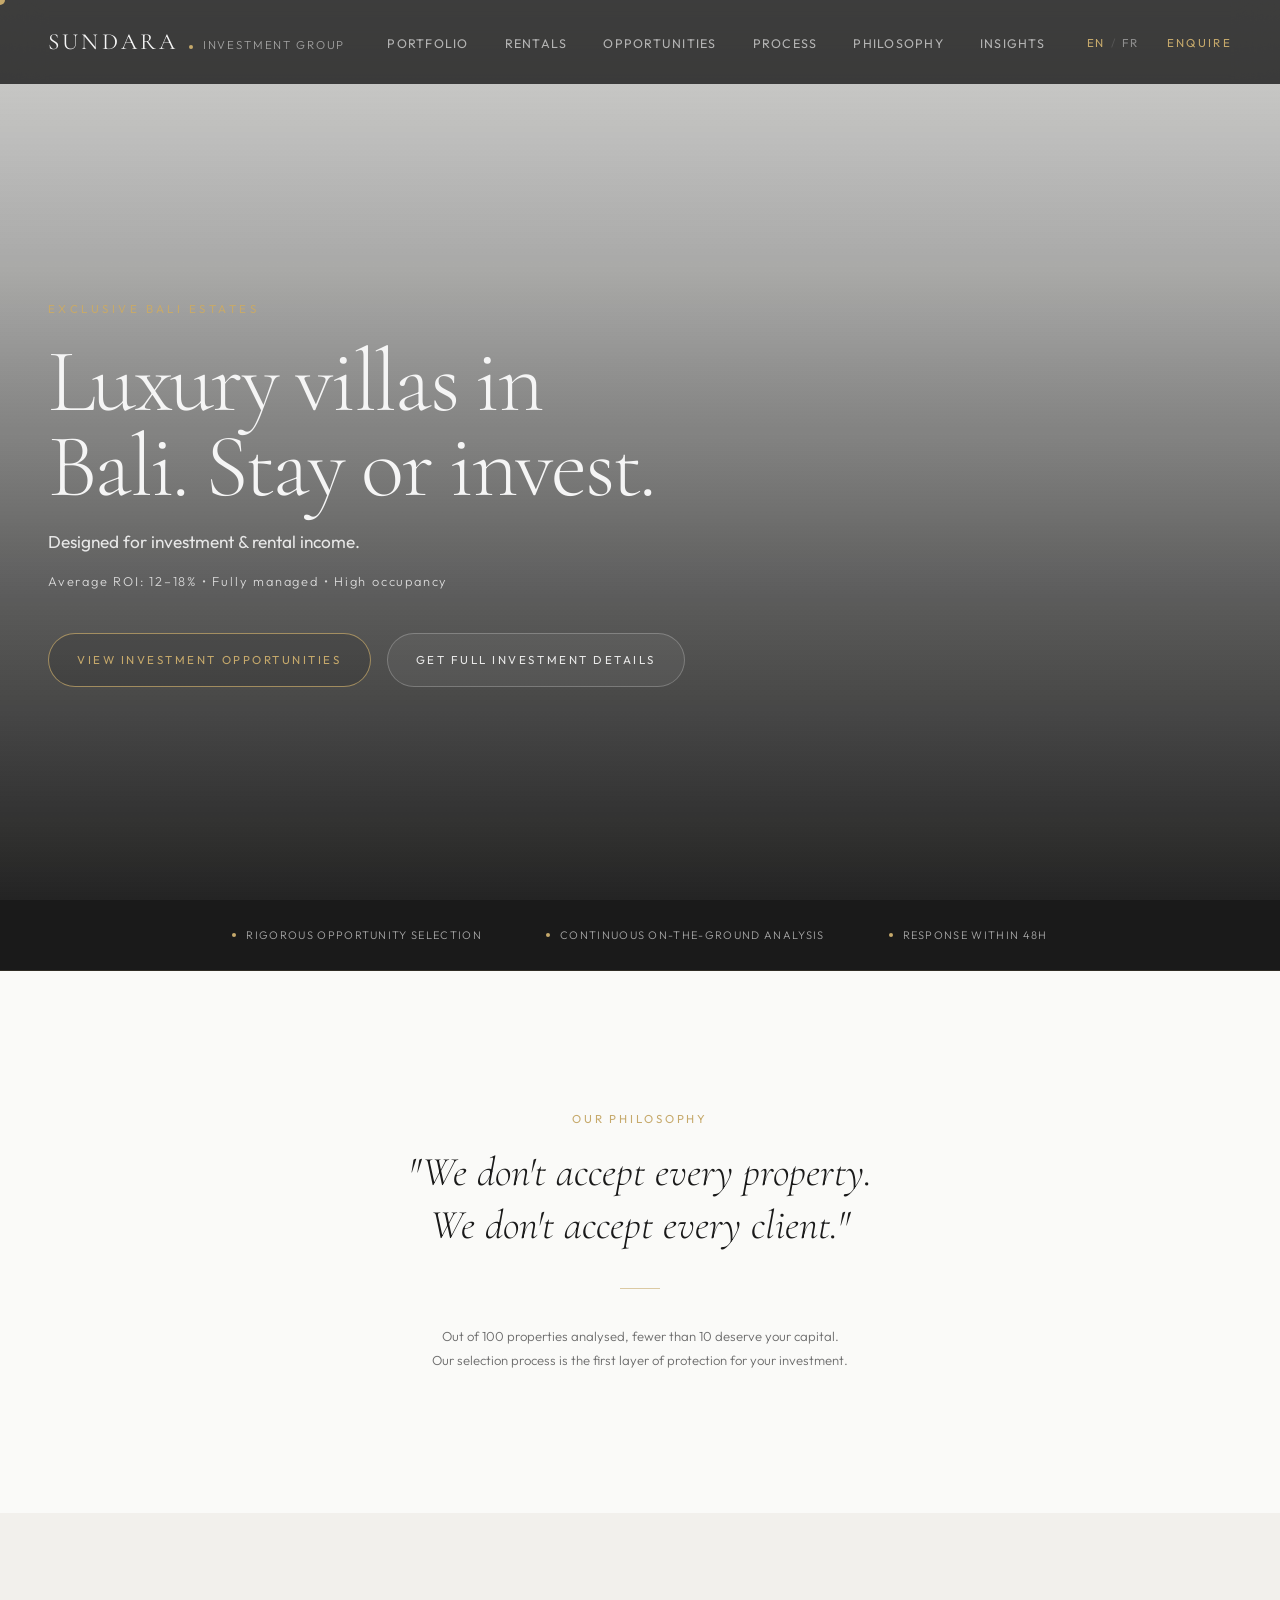
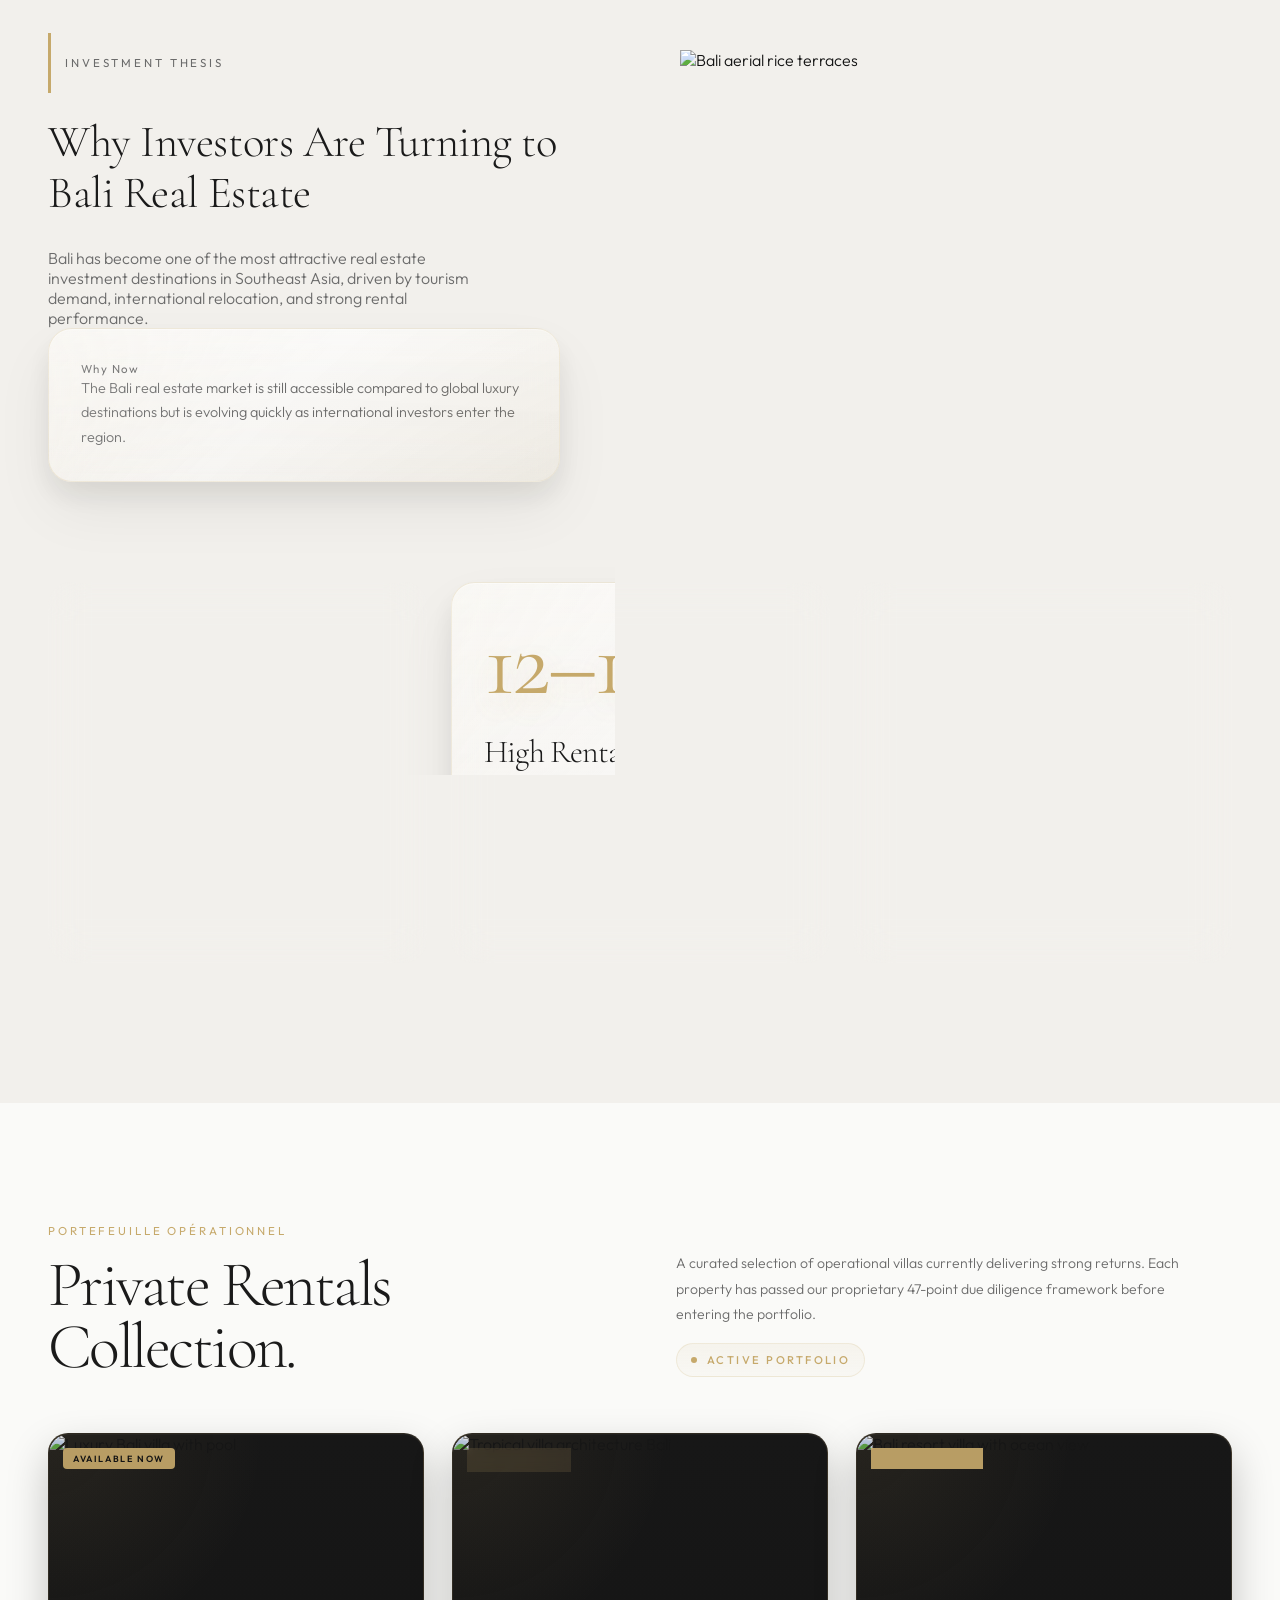
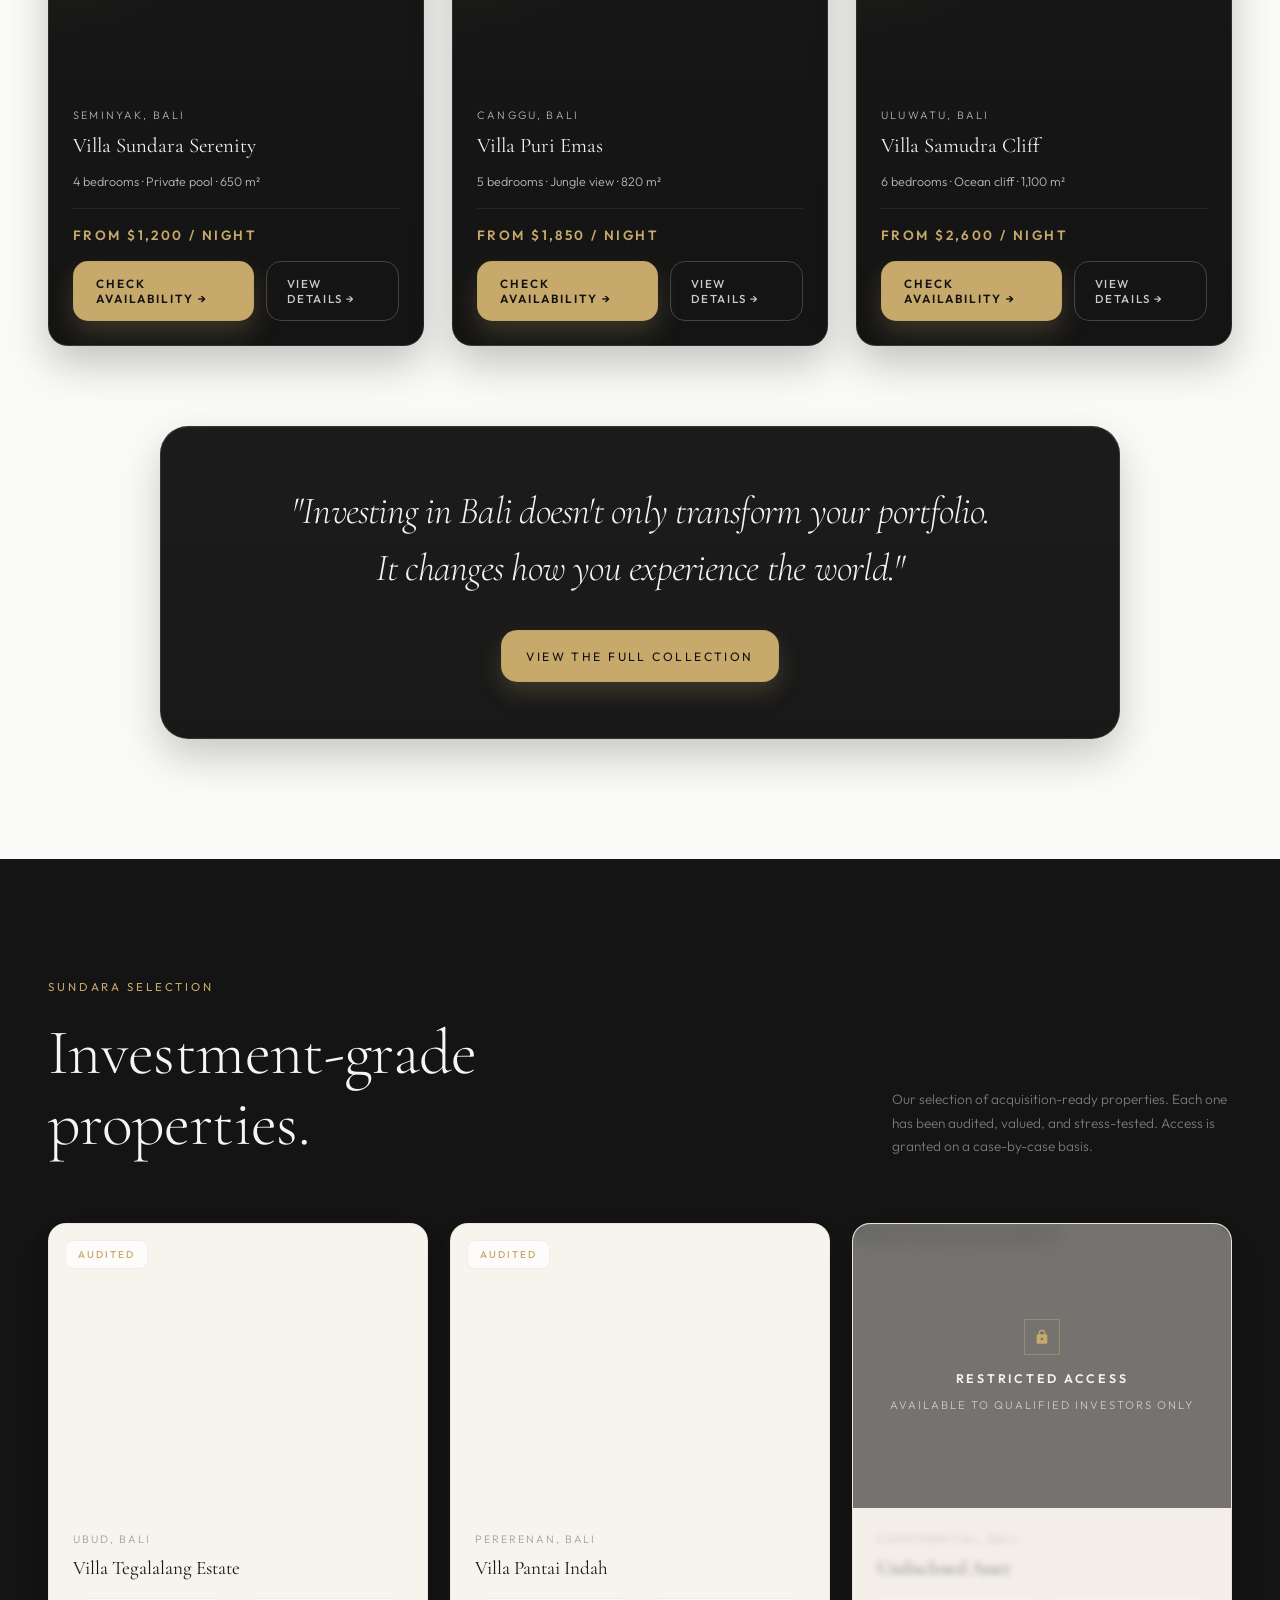
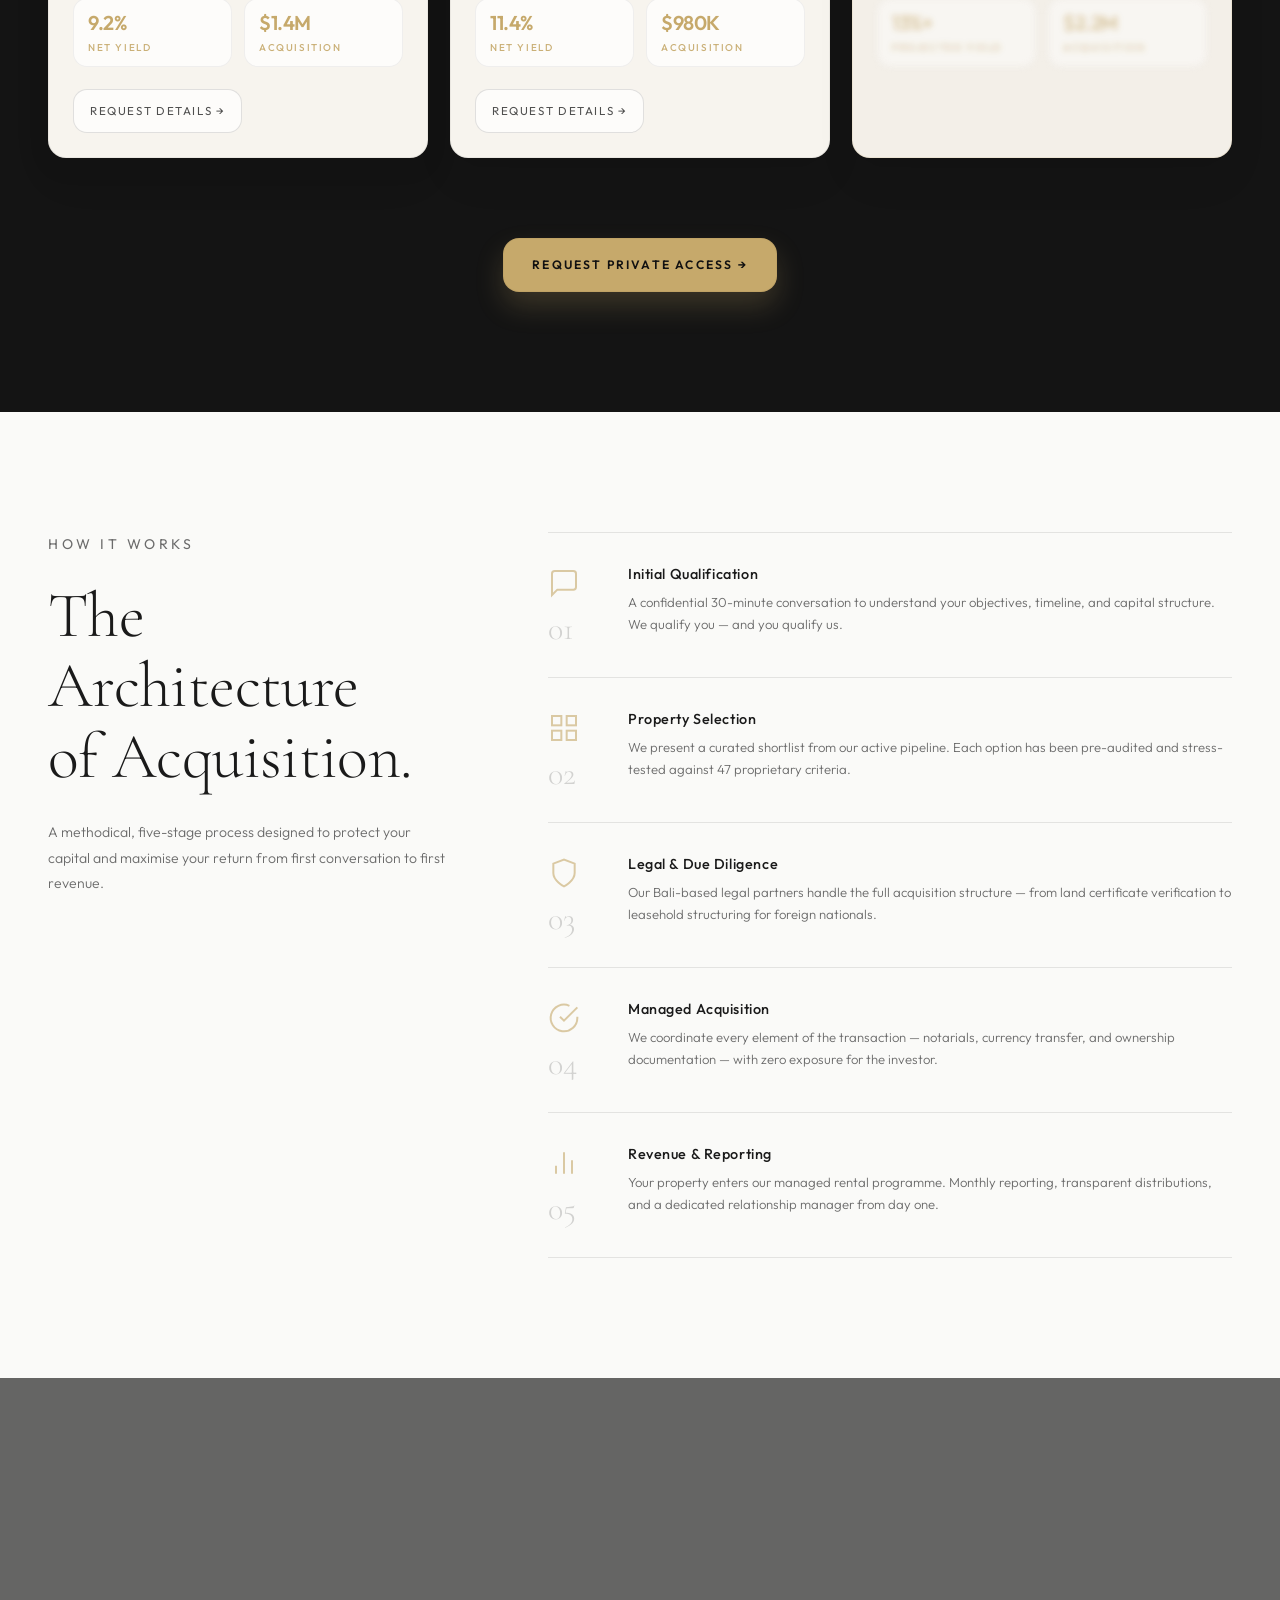
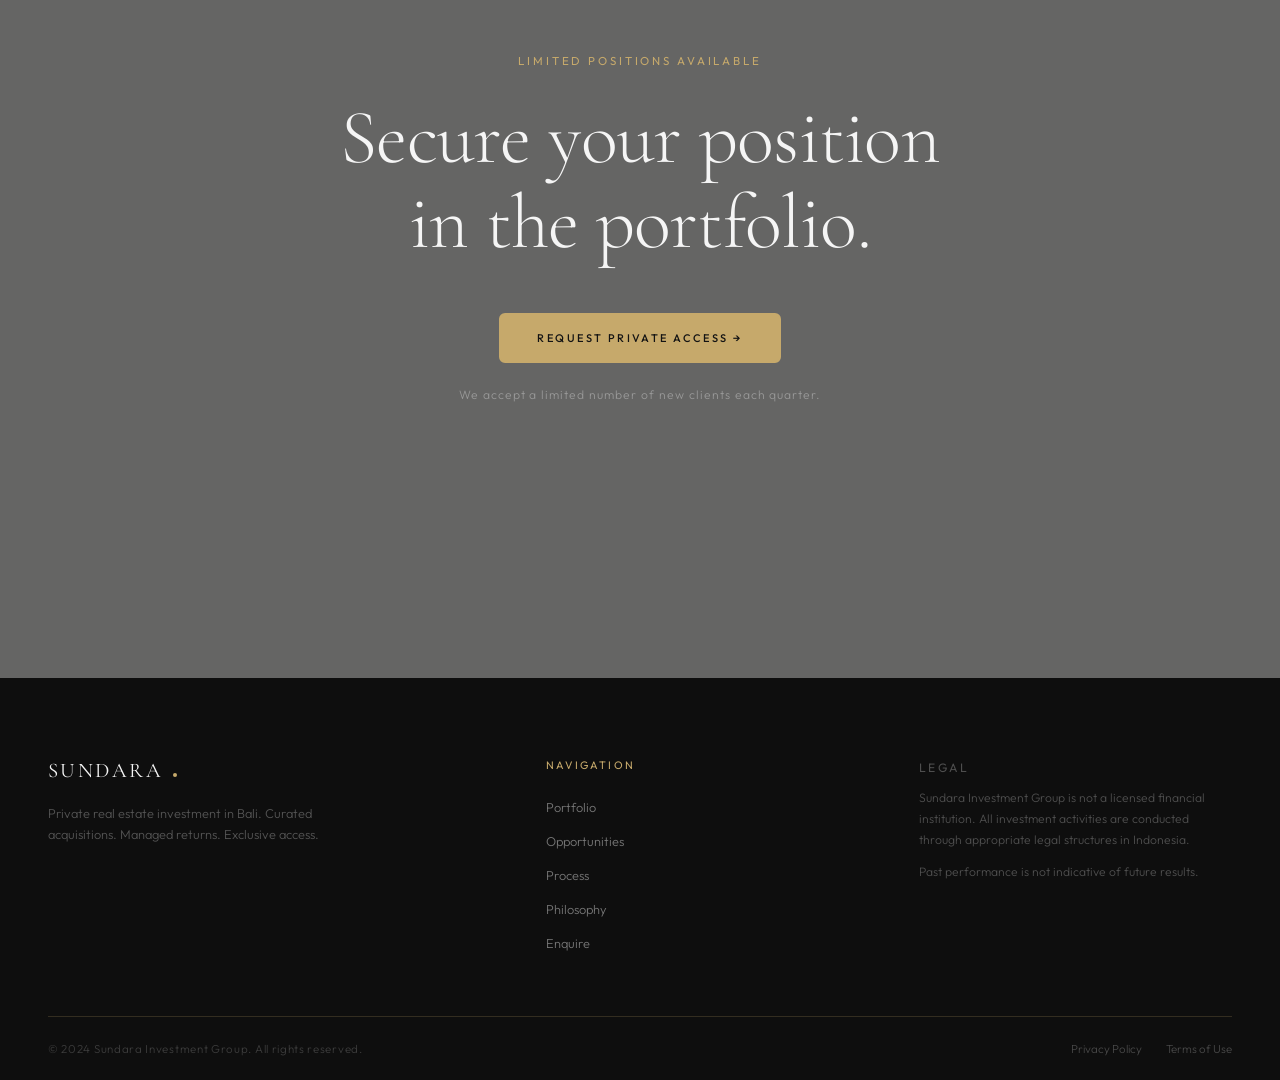
==== commit ec3abd22: "feat(blog): inject full content, styles, animations and nav links across all pages" ====
--- a/index.html
+++ b/index.html
@@ -92,6 +92,10 @@
       border-bottom: 1px solid rgba(255,255,255,0.07);
       display: block;
     "><span class="lang-en-inline">Philosophy</span><span class="lang-fr-inline">Philosophie</span></a>
+    <a href="blog.html" onclick="closeMobileMenu()" style="font-family:'Cormorant Garamond',serif;font-size:28px;font-weight:300;color:#F5F5F5;text-decoration:none;padding:16px 0;border-bottom:1px solid rgba(255,255,255,0.07);display:block;">
+      <span class="lang-en-inline">Insights</span>
+      <span class="lang-fr-inline">Insights</span>
+    </a>
   </nav>
 
   <!-- LANG TOGGLE -->
@@ -166,6 +170,7 @@
         <li><a href="#why-bali"><span class="lang-en-inline">Opportunities</span><span class="lang-fr-inline">Opportunités</span></a></li>
         <li><a href="#process"><span class="lang-en-inline">Process</span><span class="lang-fr-inline">Processus</span></a></li>
         <li><a href="#positioning"><span class="lang-en-inline">Philosophy</span><span class="lang-fr-inline">Philosophie</span></a></li>
+        <li><a href="blog.html"><span class="lang-en-inline">Insights</span><span class="lang-fr-inline">Insights</span></a></li>
       </ul>
 
       <!-- Right side -->
@@ -382,12 +387,6 @@
             <span class="lang-en-inline">Available Now</span>
             <span class="lang-fr-inline">Disponible Maintenant</span>
           </div>
-          <div class="card-hover-overlay">
-            <span class="card-hover-text">
-              <span class="lang-en-inline">View Details →</span>
-              <span class="lang-fr-inline">Voir les détails →</span>
-            </span>
-          </div>
           <img
             src="https://images.unsplash.com/photo-1582268611958-ebfd161ef9cf?w=800&q=80"
             alt="Luxury Bali villa with pool"
@@ -395,20 +394,30 @@
           />
         </div>
         <div class="villa-card-body">
-          <p class="villa-location">Seminyak, Bali</p>
+          <div class="villa-card-topline">
+            <p class="villa-location">Seminyak, Bali</p>
+          </div>
           <h3 class="villa-name">Villa Sundara Serenity</h3>
           <p class="villa-specs">
             <span class="lang-en-inline">4 bedrooms · Private pool · 650 m²</span>
             <span class="lang-fr-inline">4 chambres · Piscine privée · 650 m²</span>
           </p>
-          <p class="villa-price">
-            <span class="lang-en-inline">From $1,200 / night</span>
-            <span class="lang-fr-inline">À partir de 1 200 $ / nuit</span>
-          </p>
-          <a href="contact.html?type=rental" class="btn-secondary" onclick="event.stopPropagation()">
-            <span class="lang-en-inline">Check availability →</span>
-            <span class="lang-fr-inline">Vérifier disponibilités →</span>
-          </a>
+          <div class="villa-card-footer">
+            <p class="villa-price">
+              <span class="lang-en-inline">From $1,200 / night</span>
+              <span class="lang-fr-inline">À partir de 1 200 $ / nuit</span>
+            </p>
+            <div class="rentals-card-actions">
+              <a href="contact.html?type=rental" class="btn-secondary rentals-primary-cta" onclick="event.stopPropagation()">
+                <span class="lang-en-inline">Check availability →</span>
+                <span class="lang-fr-inline">Vérifier disponibilités →</span>
+              </a>
+              <a href="rentals.html" class="rentals-secondary-cta" onclick="event.stopPropagation()">
+                <span class="lang-en-inline">View Details →</span>
+                <span class="lang-fr-inline">Voir les détails →</span>
+              </a>
+            </div>
+          </div>
         </div>
       </article>
       <!-- Card 2 -->
@@ -418,12 +427,6 @@
             <span class="lang-en-inline">High Demand</span>
             <span class="lang-fr-inline">Forte Demande</span>
           </div>
-          <div class="card-hover-overlay">
-            <span class="card-hover-text">
-              <span class="lang-en-inline">View Details →</span>
-              <span class="lang-fr-inline">Voir les détails →</span>
-            </span>
-          </div>
           <img
             src="https://images.unsplash.com/photo-1571896349842-33c89424de2d?w=800&q=80"
             alt="Tropical villa architecture Bali"
@@ -431,20 +434,30 @@
           />
         </div>
         <div class="villa-card-body">
-          <p class="villa-location">Canggu, Bali</p>
+          <div class="villa-card-topline">
+            <p class="villa-location">Canggu, Bali</p>
+          </div>
           <h3 class="villa-name">Villa Puri Emas</h3>
           <p class="villa-specs">
             <span class="lang-en-inline">5 bedrooms · Jungle view · 820 m²</span>
             <span class="lang-fr-inline">5 chambres · Vue jungle · 820 m²</span>
           </p>
-          <p class="villa-price">
-            <span class="lang-en-inline">From $1,850 / night</span>
-            <span class="lang-fr-inline">À partir de 1 850 $ / nuit</span>
-          </p>
-          <a href="contact.html?type=rental" class="btn-secondary" onclick="event.stopPropagation()">
-            <span class="lang-en-inline">Check availability →</span>
-            <span class="lang-fr-inline">Vérifier disponibilités →</span>
-          </a>
+          <div class="villa-card-footer">
+            <p class="villa-price">
+              <span class="lang-en-inline">From $1,850 / night</span>
+              <span class="lang-fr-inline">À partir de 1 850 $ / nuit</span>
+            </p>
+            <div class="rentals-card-actions">
+              <a href="contact.html?type=rental" class="btn-secondary rentals-primary-cta" onclick="event.stopPropagation()">
+                <span class="lang-en-inline">Check availability →</span>
+                <span class="lang-fr-inline">Vérifier disponibilités →</span>
+              </a>
+              <a href="rentals.html" class="rentals-secondary-cta" onclick="event.stopPropagation()">
+                <span class="lang-en-inline">View Details →</span>
+                <span class="lang-fr-inline">Voir les détails →</span>
+              </a>
+            </div>
+          </div>
         </div>
       </article>
       <!-- Card 3 -->
@@ -454,12 +467,6 @@
             <span class="lang-en-inline">Available Now</span>
             <span class="lang-fr-inline">Disponible Maintenant</span>
           </div>
-          <div class="card-hover-overlay">
-            <span class="card-hover-text">
-              <span class="lang-en-inline">View Details →</span>
-              <span class="lang-fr-inline">Voir les détails →</span>
-            </span>
-          </div>
           <img
             src="https://images.unsplash.com/photo-1520250497591-112f2f40a3f4?w=800&q=80"
             alt="Bali resort villa with ocean view"
@@ -467,20 +474,30 @@
           />
         </div>
         <div class="villa-card-body">
-          <p class="villa-location">Uluwatu, Bali</p>
+          <div class="villa-card-topline">
+            <p class="villa-location">Uluwatu, Bali</p>
+          </div>
           <h3 class="villa-name">Villa Samudra Cliff</h3>
           <p class="villa-specs">
             <span class="lang-en-inline">6 bedrooms · Ocean cliff · 1,100 m²</span>
             <span class="lang-fr-inline">6 chambres · Falaise océan · 1 100 m²</span>
           </p>
-          <p class="villa-price">
-            <span class="lang-en-inline">From $2,600 / night</span>
-            <span class="lang-fr-inline">À partir de 2 600 $ / nuit</span>
-          </p>
-          <a href="contact.html?type=rental" class="btn-secondary" onclick="event.stopPropagation()">
-            <span class="lang-en-inline">Check availability →</span>
-            <span class="lang-fr-inline">Vérifier disponibilités →</span>
-          </a>
+          <div class="villa-card-footer">
+            <p class="villa-price">
+              <span class="lang-en-inline">From $2,600 / night</span>
+              <span class="lang-fr-inline">À partir de 2 600 $ / nuit</span>
+            </p>
+            <div class="rentals-card-actions">
+              <a href="contact.html?type=rental" class="btn-secondary rentals-primary-cta" onclick="event.stopPropagation()">
+                <span class="lang-en-inline">Check availability →</span>
+                <span class="lang-fr-inline">Vérifier disponibilités →</span>
+              </a>
+              <a href="rentals.html" class="rentals-secondary-cta" onclick="event.stopPropagation()">
+                <span class="lang-en-inline">View Details →</span>
+                <span class="lang-fr-inline">Voir les détails →</span>
+              </a>
+            </div>
+          </div>
         </div>
       </article>
     </div>
@@ -554,7 +571,7 @@
               </div>
             </div>
           </div>
-          <a href="contact.html?type=investment" class="villa-cta" style="color: var(--gold); border-color: rgba(198,169,107,0.35);">
+          <a href="contact.html?type=investment" class="villa-cta selection-secondary-cta">
             <span class="lang-en-inline">Request details →</span>
             <span class="lang-fr-inline">Demander les détails →</span>
           </a>
@@ -593,7 +610,7 @@
               </div>
             </div>
           </div>
-          <a href="contact.html?type=investment" class="villa-cta" style="color: var(--gold); border-color: rgba(198,169,107,0.35);">
+          <a href="contact.html?type=investment" class="villa-cta selection-secondary-cta">
             <span class="lang-en-inline">Request details →</span>
             <span class="lang-fr-inline">Demander les détails →</span>
           </a>
@@ -624,13 +641,13 @@
             </p>
           </div>
         </div>
-        <div class="sel-card-body">
-          <p class="sel-card-location" style="opacity: 0.35;">Confidential, Bali</p>
-          <h3 class="sel-card-name" style="opacity: 0.35;">
+        <div class="sel-card-body restricted-body">
+          <p class="sel-card-location">Confidential, Bali</p>
+          <h3 class="sel-card-name">
             <span class="lang-en-inline">Undisclosed Asset</span>
             <span class="lang-fr-inline">Actif Confidentiel</span>
           </h3>
-          <div class="sel-card-metrics" style="opacity: 0.35;">
+          <div class="sel-card-metrics">
             <div class="metric-item">
               <div class="metric-value">13%+</div>
               <div class="metric-label">
@@ -651,7 +668,7 @@
     </div>
 
     <div class="selection-cta reveal">
-      <a href="contact.html?type=private" class="btn-outline-gold">
+      <a href="contact.html?type=private" class="btn-outline-gold selection-primary-cta">
         <span class="lang-en-inline">Request Private Access →</span>
         <span class="lang-fr-inline">Demander un Accès Privé →</span>
       </a>
--- a/css/styles.css
+++ b/css/styles.css
@@ -662,27 +662,43 @@
 .rentals-header {
   display: grid;
   grid-template-columns: 1fr 1fr;
-  gap: 80px;
+  gap: 72px;
   align-items: end;
-  margin-bottom: 72px;
+  margin-bottom: 56px;
+}
+.rentals-header .eyebrow {
+  margin-bottom: 0;
+}
+#rentals .display-lg {
+  line-height: 0.96;
+  letter-spacing: -0.04em;
+}
+.rentals-header-right {
+  display: grid;
+  gap: 16px;
+  justify-items: start;
 }
 .rentals-header-right p {
   color: var(--text-sec);
   font-size: 0.88rem;
   line-height: 1.8;
-  margin-bottom: 20px;
+  margin-bottom: 0;
+  max-width: 520px;
 }
 .active-badge {
   display: inline-flex;
   align-items: center;
-  gap: 8px;
+  gap: 10px;
   font-family: var(--font-sans);
   font-size: 0.7rem;
-  font-weight: 400;
-  letter-spacing: 0.18em;
+  font-weight: 500;
+  letter-spacing: 0.22em;
   text-transform: uppercase;
   color: var(--gold);
-  border-radius: 8px;
+  border-radius: 999px;
+  padding: 9px 14px;
+  border: 1px solid rgba(198,169,107,0.18);
+  background: linear-gradient(180deg, rgba(198,169,107,0.08), rgba(198,169,107,0.03));
 }
 .active-dot {
   width: 6px; height: 6px;
@@ -699,61 +715,100 @@
   display: grid;
   grid-template-columns: repeat(3, 1fr);
   align-items: start;
-  gap: 24px;
+  gap: 28px;
   margin-bottom: 80px;
 }
 .villa-card {
-  background: var(--bg);
-  border-radius: 12px;
+  background:
+    radial-gradient(circle at top left, rgba(198,169,107,0.09), transparent 34%),
+    linear-gradient(180deg, #171717 0%, #141414 100%);
+  border: 1px solid rgba(198,169,107,0.15);
+  border-radius: 20px;
   overflow: hidden;
-  transition: transform 0.35s cubic-bezier(0.22,1,0.36,1);
+  box-shadow:
+    inset 0 1px 0 rgba(255,255,255,0.03),
+    0 18px 42px rgba(0,0,0,0.22);
+  transition:
+    transform 0.35s cubic-bezier(0.22,1,0.36,1),
+    border-color 0.35s ease,
+    box-shadow 0.35s ease;
   cursor: pointer;
 }
-.villa-card:hover { transform: translateY(-6px); }
+.villa-card:hover {
+  transform: translateY(-6px);
+  border-color: rgba(198,169,107,0.24);
+  box-shadow:
+    inset 0 1px 0 rgba(255,255,255,0.04),
+    0 22px 48px rgba(0,0,0,0.28);
+}
 .villa-card-img {
   overflow: hidden;
   aspect-ratio: 3/2;
   position: relative;
-  border-radius: 12px 12px 0 0;
+  border-radius: 20px 20px 0 0;
 }
 .villa-card-img img {
   width: 100%; height: 100%;
   object-fit: cover;
   display: block;
-  border-radius: 12px 12px 0 0;
+  border-radius: 20px 20px 0 0;
   transition: transform 0.7s cubic-bezier(0.22,1,0.36,1);
-  filter: contrast(1.04) saturate(0.85);
+  filter: contrast(1.02) saturate(0.82) brightness(0.9);
 }
 .villa-card:hover .villa-card-img img { transform: scale(1.04); }
-.villa-card-body { padding: 24px 0 0; }
+.villa-card-body {
+  padding: 24px;
+  display: grid;
+  gap: 12px;
+}
+.villa-card-topline {
+  display: flex;
+  align-items: center;
+  justify-content: space-between;
+  gap: 12px;
+}
 .villa-location {
   font-family: var(--font-sans);
   font-size: 0.68rem;
   letter-spacing: 0.2em;
   text-transform: uppercase;
-  color: var(--gold);
-  margin-bottom: 8px;
+  color: rgba(255,255,255,0.66);
+  margin-bottom: 0;
 }
 .villa-name {
   font-family: var(--font-serif);
   font-weight: 400;
   font-size: 1.3rem;
-  color: var(--text);
-  margin-bottom: 8px;
+  color: #f2f2f2;
+  margin-bottom: 0;
   line-height: 1.2;
 }
 .villa-specs {
   font-size: 0.78rem;
-  color: var(--text-sec);
-  margin-bottom: 16px;
-  line-height: 1.5;
+  color: rgba(255,255,255,0.7);
+  margin-bottom: 0;
+  line-height: 1.7;
+}
+.villa-card-footer {
+  display: grid;
+  gap: 18px;
+  margin-top: 4px;
+  padding-top: 18px;
+  border-top: 1px solid rgba(255,255,255,0.08);
 }
 .villa-price {
-  font-family: var(--font-serif);
-  font-size: 1.1rem;
-  color: var(--text);
-  margin-bottom: 20px;
+  font-family: var(--font-sans);
+  font-size: 0.84rem;
+  font-weight: 600;
+  letter-spacing: 0.18em;
+  text-transform: uppercase;
+  color: #c6a96b;
+  margin-bottom: 0;
   border-radius: 8px;
+}
+#rentals .villa-price .lang-en-inline,
+#rentals .villa-price .lang-fr-inline {
+  display: inline-block;
 }
 .villa-cta {
   font-family: var(--font-sans);
@@ -770,24 +825,108 @@
 }
 .villa-cta:hover { border-color: var(--gold); opacity: 0.75; }
 
+#rentals .rentals-primary-cta {
+  display: inline-flex;
+  align-items: center;
+  justify-content: center;
+  min-height: 48px;
+  padding: 14px 22px;
+  border-radius: 15px;
+  border: 1px solid rgba(171,144,86,0.24);
+  background: #c6a96b;
+  color: #111111;
+  font-family: var(--font-sans);
+  font-size: 0.74rem;
+  font-weight: 600;
+  letter-spacing: 0.16em;
+  text-transform: uppercase;
+  text-decoration: none;
+  cursor: pointer;
+  box-shadow: 0 12px 24px rgba(198,169,107,0.22);
+  transition: transform 0.3s ease, box-shadow 0.3s ease, background-color 0.3s ease, border-color 0.3s ease;
+}
+#rentals .rentals-primary-cta:hover {
+  background: #b99c5f;
+  border-color: rgba(171,144,86,0.34);
+  transform: translateY(-2px);
+  box-shadow: 0 16px 28px rgba(198,169,107,0.28);
+}
+#rentals .rentals-primary-cta:active {
+  transform: translateY(0);
+  box-shadow: 0 8px 16px rgba(198,169,107,0.18);
+}
+#rentals .rentals-secondary-cta {
+  display: inline-flex;
+  align-items: center;
+  justify-content: center;
+  min-height: 48px;
+  padding: 13px 20px;
+  border-radius: 15px;
+  border: 1px solid rgba(255,255,255,0.2);
+  background: transparent;
+  font-family: var(--font-sans);
+  font-size: 0.72rem;
+  font-weight: 500;
+  letter-spacing: 0.14em;
+  text-transform: uppercase;
+  color: rgba(255,255,255,0.78);
+  text-decoration: none;
+  transition: transform 0.3s ease, border-color 0.3s ease, background-color 0.3s ease, color 0.3s ease;
+}
+#rentals .rentals-secondary-cta:hover {
+  transform: translateY(-2px);
+  border-color: rgba(255,255,255,0.28);
+  background: rgba(255,255,255,0.03);
+  color: #f2f2f2;
+}
+#rentals .rentals-card-actions {
+  display: grid;
+  grid-template-columns: minmax(0, 1.15fr) minmax(0, 0.85fr);
+  gap: 12px;
+}
+
+@media (max-width: 960px) {
+  #rentals {
+    padding: 104px 0;
+  }
+  #rentals .rentals-primary-cta {
+    width: 100%;
+    min-height: 50px;
+  }
+  #rentals .rentals-secondary-cta {
+    width: 100%;
+    min-height: 50px;
+    font-size: 0.68rem;
+  }
+  #rentals .rentals-card-actions {
+    grid-template-columns: 1fr;
+  }
+  #rentals .villa-cards {
+    gap: 20px;
+  }
+  #rentals .villa-card-body {
+    padding: 22px 20px 20px;
+  }
+}
+
 .rentals-quote {
   text-align: center;
   max-width: 960px;
   margin: 28px auto 0;
   padding: 56px 52px;
-  background: #f4f0e8;
+  background: linear-gradient(180deg, rgba(23,23,23,0.98) 0%, rgba(20,20,20,0.98) 100%);
   border: 1px solid rgba(198,169,107,0.18);
   border-radius: 28px;
   box-shadow:
-    0 12px 28px rgba(37, 28, 19, 0.06),
-    0 24px 52px rgba(37, 28, 19, 0.04);
+    inset 0 1px 0 rgba(255,255,255,0.03),
+    0 18px 42px rgba(0,0,0,0.2);
 }
 .rentals-quote p {
   font-family: var(--font-serif);
   font-style: italic;
   font-weight: 300;
   font-size: clamp(28px, 3vw, 40px);
-  color: var(--text);
+  color: #f2f2f2;
   line-height: 1.48;
   letter-spacing: -0.02em;
   max-width: 760px;
@@ -847,7 +986,7 @@
    6. SUNDARA SELECTION (DARK)
 ═══════════════════════════════════════════ */
 #selection {
-  background: var(--dark);
+  background: #141414;
   padding: 120px 0;
 }
 #selection .eyebrow { color: var(--gold); margin-bottom: 24px; }
@@ -870,89 +1009,127 @@
 .selection-cards {
   display: grid;
   grid-template-columns: repeat(3, 1fr);
-  gap: 20px;
+  gap: 22px;
   margin-bottom: 60px;
 }
 .sel-card {
-  background: #1A1A1A;
-  border-radius: 12px;
+  background: #f7f4ee;
+  border: 1px solid rgba(17,17,17,0.06);
+  border-radius: 18px;
   overflow: hidden;
-  transition: transform 0.35s cubic-bezier(0.22,1,0.36,1);
-}
-.sel-card:hover { transform: translateY(-6px); }
+  box-shadow:
+    0 10px 24px rgba(15, 12, 9, 0.06),
+    0 22px 48px rgba(15, 12, 9, 0.04);
+  transition: transform 0.35s cubic-bezier(0.22,1,0.36,1), box-shadow 0.35s ease, border-color 0.35s ease;
+}
+.sel-card:hover {
+  transform: translateY(-6px);
+  border-color: rgba(198,169,107,0.42);
+  box-shadow:
+    0 16px 32px rgba(15, 12, 9, 0.08),
+    0 26px 56px rgba(15, 12, 9, 0.06);
+}
 .sel-card-img {
   position: relative;
   overflow: hidden;
   aspect-ratio: 4/3;
-  border-radius: 12px 12px 0 0;
+  border-radius: 18px 18px 0 0;
 }
 .sel-card-img img {
   width: 100%; height: 100%;
   object-fit: cover;
   display: block;
-  border-radius: 12px 12px 0 0;
+  border-radius: 18px 18px 0 0;
   transition: transform 0.7s cubic-bezier(0.22,1,0.36,1);
-  filter: contrast(1.05) saturate(0.8) brightness(0.92);
+  filter: contrast(1.02) saturate(0.78) brightness(0.92);
 }
 .sel-card:hover .sel-card-img img { transform: scale(1.04); }
 
 .audit-badge {
   position: absolute;
   top: 16px; left: 16px;
-  background: rgba(13,13,13,0.75);
+  background: rgba(255,255,255,0.72);
   backdrop-filter: blur(12px);
   -webkit-backdrop-filter: blur(12px);
-  padding: 6px 12px;
+  padding: 7px 12px;
   font-size: 0.62rem;
-  font-weight: 400;
-  letter-spacing: 0.18em;
+  font-weight: 500;
+  letter-spacing: 0.2em;
   text-transform: uppercase;
   color: var(--gold);
   border-radius: 8px;
+  border: 1px solid rgba(17,17,17,0.06);
 }
 .sel-card-body { padding: 24px; }
 .sel-card-location {
   font-size: 0.68rem;
-  letter-spacing: 0.2em;
-  text-transform: uppercase;
-  color: rgba(245,245,245,0.35);
-  margin-bottom: 8px;
+  letter-spacing: 0.18em;
+  text-transform: uppercase;
+  color: rgba(42,42,42,0.42);
+  margin-bottom: 10px;
 }
 .sel-card-name {
   font-family: var(--font-serif);
   font-weight: 400;
   font-size: 1.2rem;
-  color: var(--white);
-  margin-bottom: 16px;
+  color: #171717;
+  margin-bottom: 18px;
+  line-height: 1.25;
 }
 .sel-card-metrics {
   display: flex;
-  gap: 28px;
-  margin-bottom: 20px;
-}
-.metric-item {}
+  gap: 12px;
+  margin-bottom: 22px;
+}
+.metric-item {
+  flex: 1;
+  min-width: 0;
+  padding: 14px 14px 12px;
+  border-radius: 14px;
+  background: rgba(255,255,255,0.72);
+  border: 1px solid rgba(17,17,17,0.06);
+}
 .metric-value {
-  font-family: var(--font-serif);
-  font-size: 1.4rem;
-  font-weight: 300;
+  font-family: var(--font-sans);
+  font-size: 1.25rem;
+  font-weight: 600;
   color: var(--gold);
   line-height: 1;
-  margin-bottom: 4px;
+  letter-spacing: -0.02em;
+  margin-bottom: 8px;
 }
 .metric-label {
-  font-size: 0.68rem;
-  color: rgba(245,245,245,0.35);
-  letter-spacing: 0.1em;
+  font-size: 0.62rem;
+  color: rgba(198,169,107,0.92);
+  letter-spacing: 0.16em;
+  text-transform: uppercase;
+  font-weight: 500;
 }
 
 /* Restricted card */
+.sel-card.restricted {
+  position: relative;
+  background: #f3efe8;
+  border-color: rgba(198,169,107,0.16);
+}
 .sel-card.restricted .sel-card-img::after {
   content: '';
   position: absolute;
   inset: 0;
-  background: rgba(13,13,13,0.78);
-  backdrop-filter: blur(6px);
-  -webkit-backdrop-filter: blur(6px);
+  background: rgba(18,18,18,0.56);
+  backdrop-filter: blur(7px);
+  -webkit-backdrop-filter: blur(7px);
+}
+.sel-card.restricted .sel-card-img img,
+.sel-card.restricted .restricted-body {
+  filter: blur(3px);
+  opacity: 0.6;
+  transition: filter 0.35s ease, opacity 0.35s ease;
+}
+.sel-card.restricted:hover .sel-card-img img,
+.sel-card.restricted:hover .restricted-body {
+  filter: blur(2px);
+  opacity: 0.72;
 }
 .restricted-overlay {
   position: absolute;
@@ -965,6 +1142,8 @@
   z-index: 2;
   text-align: center;
   padding: 24px;
+  backdrop-filter: blur(4px);
+  -webkit-backdrop-filter: blur(4px);
 }
 .lock-icon {
   width: 36px; height: 36px;
@@ -979,12 +1158,14 @@
   font-size: 0.7rem;
   letter-spacing: 0.18em;
   text-transform: uppercase;
-  color: rgba(245,245,245,0.55);
+  color: rgba(245,245,245,0.68);
 }
 .restricted-overlay strong {
-  font-family: var(--font-serif);
-  font-size: 1.1rem;
-  font-weight: 300;
+  font-family: var(--font-sans);
+  font-size: 0.78rem;
+  font-weight: 600;
+  letter-spacing: 0.22em;
+  text-transform: uppercase;
   color: var(--white);
   display: block;
 }
@@ -992,12 +1173,75 @@
 .selection-cta {
   text-align: center;
   padding-top: 20px;
+}
+
+#selection .selection-secondary-cta {
+  display: inline-flex;
+  align-items: center;
+  min-height: 44px;
+  justify-content: center;
+  padding: 12px 16px;
+  color: rgba(42,42,42,0.82);
+  border: 1px solid rgba(17,17,17,0.12);
+  border-radius: 14px;
+  background: rgba(255,255,255,0.7);
+  text-decoration: none;
+  font-size: 0.72rem;
+  font-weight: 400;
+  letter-spacing: 0.14em;
+  transition: color 0.3s ease, border-color 0.3s ease, transform 0.3s ease, background-color 0.3s ease;
+}
+#selection .selection-secondary-cta:hover {
+  color: var(--gold);
+  background: rgba(255,255,255,0.92);
+  border-color: rgba(198,169,107,0.42);
+  transform: translateY(-1px);
+  opacity: 1;
+}
+#selection .selection-primary-cta {
+  display: inline-flex;
+  align-items: center;
+  justify-content: center;
+  min-height: 54px;
+  padding: 16px 28px;
+  border-radius: 16px;
+  border: 1px solid rgba(171,144,86,0.24);
+  background: #c6a96b;
+  color: #111111;
+  font-size: 0.76rem;
+  font-weight: 600;
+  letter-spacing: 0.18em;
+  text-transform: uppercase;
+  text-decoration: none;
+  box-shadow: 0 14px 28px rgba(198,169,107,0.22);
+  transition: transform 0.3s ease, box-shadow 0.3s ease, background-color 0.3s ease, filter 0.3s ease, border-color 0.3s ease;
+}
+#selection .selection-primary-cta:hover {
+  background: #b99c5f;
+  border-color: rgba(171,144,86,0.34);
+  transform: translateY(-2px);
+  filter: brightness(1.03);
+  box-shadow:
+    0 18px 32px rgba(198,169,107,0.28),
+    0 0 0 1px rgba(198,169,107,0.14);
+}
+#selection .selection-primary-cta:active {
+  transform: translateY(0);
+  box-shadow: 0 10px 18px rgba(198,169,107,0.18);
 }
 
 @media (max-width: 960px) {
   .selection-cards { grid-template-columns: 1fr; }
   .selection-header { flex-direction: column; align-items: flex-start; }
   .selection-desc { max-width: 100%; }
+  .sel-card-body { padding: 22px; }
+  .sel-card-metrics { flex-direction: column; gap: 10px; }
+  .metric-item { width: 100%; }
+  #selection .selection-secondary-cta,
+  #selection .selection-primary-cta {
+    width: 100%;
+    justify-content: center;
+  }
 }
 @media (min-width: 640px) and (max-width: 960px) {
   .selection-cards { grid-template-columns: repeat(2, 1fr); }
@@ -1552,3 +1796,853 @@
 #mobile-menu.open {
   display: flex !important;
 }
+
+/* ═══════════════════════════════════════════
+   SUB-PAGE NAV  (rentals.html + villa.html)
+═══════════════════════════════════════════ */
+.r-nav {
+  position: fixed;
+  top: 0; left: 0; right: 0;
+  display: flex;
+  align-items: center;
+  justify-content: space-between;
+  padding: 20px clamp(24px, 5vw, 64px);
+  background: rgba(11, 11, 11, 0.94);
+  backdrop-filter: blur(20px);
+  -webkit-backdrop-filter: blur(20px);
+  border-bottom: 1px solid rgba(198, 169, 107, 0.10);
+  z-index: 200;
+}
+.r-nav-logo {
+  font-family: var(--font-serif);
+  font-size: clamp(14px, 2vw, 18px);
+  text-transform: uppercase;
+  letter-spacing: 0.12em;
+  text-decoration: none;
+  color: var(--white);
+  font-weight: 400;
+}
+.r-nav-logo span { color: var(--gold); }
+.r-nav-right { display: flex; align-items: center; gap: 24px; }
+.r-nav-back {
+  font-family: var(--font-sans);
+  font-size: 10px;
+  text-transform: uppercase;
+  letter-spacing: 0.18em;
+  color: rgba(245,245,245,0.35);
+  text-decoration: none;
+  transition: color 0.25s;
+}
+.r-nav-back:hover { color: var(--gold); }
+.cur-switch { display: flex; align-items: center; gap: 6px; }
+.cur-btn {
+  background: none; border: none;
+  font-family: var(--font-sans);
+  font-size: 10px; font-weight: 500;
+  letter-spacing: 0.15em; text-transform: uppercase;
+  color: rgba(245,245,245,0.35);
+  cursor: pointer; padding: 2px 0;
+  transition: color 0.25s;
+}
+.cur-btn.active { color: var(--gold); }
+.cur-btn:hover  { color: rgba(198,169,107,0.7); }
+.cur-sep { color: rgba(255,255,255,0.15); font-size: 9px; user-select: none; }
+@media (max-width: 768px) {
+  .cur-switch { display: none !important; }
+  .r-nav-back { display: none; }
+}
+
+/* ═══════════════════════════════════════════
+   RENTALS — HERO
+═══════════════════════════════════════════ */
+.rent-hero {
+  position: relative;
+  height: 420px;
+  display: flex;
+  flex-direction: column;
+  justify-content: center;
+  overflow: hidden;
+}
+.rent-hero-bg {
+  position: absolute; inset: 0; z-index: 0;
+  background-image: url("https://images.unsplash.com/photo-1537996194471-e657df975ab4?w=1600&q=80");
+  background-size: cover;
+  background-position: center 40%;
+}
+.rent-hero-overlay {
+  position: absolute; inset: 0; z-index: 1;
+  background: linear-gradient(to bottom, rgba(0,0,0,0.45) 0%, rgba(11,11,11,0.85) 100%);
+}
+.rent-hero-inner {
+  position: relative; z-index: 2;
+  padding: 72px clamp(32px,7vw,96px) 0;
+}
+.rent-hero-label {
+  font-family: var(--font-sans);
+  font-size: 9px; font-weight: 500;
+  letter-spacing: 0.30em; text-transform: uppercase;
+  color: var(--gold); margin-bottom: 20px;
+  display: flex; align-items: center; gap: 12px;
+}
+.rent-hero-label::before {
+  content: ""; width: 20px; height: 1px;
+  background: var(--gold); flex-shrink: 0;
+}
+.rent-hero-title {
+  font-family: var(--font-serif);
+  font-size: clamp(34px,5vw,54px); font-weight: 300;
+  line-height: 1.15; color: var(--white);
+  margin-bottom: 16px; max-width: 600px;
+}
+.rent-hero-title em { font-style: italic; color: rgba(245,245,245,0.72); }
+.rent-hero-sub {
+  font-family: var(--font-sans);
+  font-size: 13px; font-weight: 300;
+  color: rgba(255,255,255,0.55);
+  max-width: 480px; line-height: 1.75;
+}
+.rent-hero-currency {
+  position: absolute; bottom: 28px;
+  left: clamp(32px,7vw,96px); z-index: 2;
+  display: flex; align-items: center; gap: 18px;
+}
+.rent-cur-btn {
+  background: none; border: none;
+  border-bottom: 1px solid transparent;
+  font-family: var(--font-sans);
+  font-size: 10px; font-weight: 400;
+  letter-spacing: 0.16em; text-transform: uppercase;
+  color: rgba(255,255,255,0.38);
+  cursor: pointer; padding: 2px 0 4px;
+  transition: color 0.25s, border-color 0.25s;
+}
+.rent-cur-btn.active { color: var(--gold); border-bottom-color: var(--gold); }
+.rent-cur-btn:hover:not(.active) { color: rgba(255,255,255,0.75); }
+.rent-cur-sep {
+  color: rgba(255,255,255,0.18); font-size: 9px;
+  pointer-events: none; user-select: none;
+}
+
+/* ═══════════════════════════════════════════
+   RENTALS — FILTER BAR
+═══════════════════════════════════════════ */
+.rent-filter-bar {
+  position: sticky; top: 70px; z-index: 90;
+  background: #F5F0E8;
+  border-bottom: 1px solid rgba(198,169,107,0.15);
+  display: flex; align-items: center;
+  justify-content: space-between;
+  padding: 0 clamp(32px,7vw,96px);
+}
+.rent-filter-tabs { display: flex; align-items: center; }
+.rent-filter-tab {
+  background: none; border: none;
+  border-bottom: 2px solid transparent;
+  padding: 16px 22px;
+  font-family: var(--font-sans);
+  font-size: 10px; font-weight: 500;
+  letter-spacing: 0.18em; text-transform: uppercase;
+  color: #6B6560; cursor: pointer;
+  transition: color 0.25s, border-color 0.25s;
+  white-space: nowrap;
+}
+.rent-filter-tab.active { color: var(--gold); border-bottom-color: var(--gold); }
+.rent-filter-tab:hover:not(.active) { color: #1A1A1A; }
+.rent-filter-count {
+  font-family: var(--font-sans); font-size: 10px;
+  letter-spacing: 0.10em;
+  color: rgba(107,101,96,0.55); white-space: nowrap;
+}
+
+/* ═══════════════════════════════════════════
+   RENTALS — GRID
+═══════════════════════════════════════════ */
+.rent-grid-section {
+  background: #F5F0E8;
+  padding: 64px clamp(32px,7vw,96px) 80px;
+  min-height: 300px;
+}
+.rent-grid {
+  display: grid;
+  grid-template-columns: repeat(3,1fr);
+  gap: 24px; align-items: start;
+}
+@media (max-width: 1024px) { .rent-grid { grid-template-columns: repeat(2,1fr); } }
+@media (max-width: 600px)  { .rent-grid { grid-template-columns: 1fr; } }
+
+/* Villa card — rv prefix */
+.rv-card {
+  background: #111111;
+  border: 1px solid rgba(198,169,107,0.18);
+  border-radius: 8px; overflow: hidden;
+  cursor: pointer; display: block; text-decoration: none;
+  transition: transform 0.4s cubic-bezier(0.22,1,0.36,1),
+              border-color 0.4s ease, box-shadow 0.4s ease;
+}
+.rv-card:hover {
+  transform: translateY(-5px);
+  border-color: rgba(198,169,107,0.50);
+  box-shadow: 0 20px 48px rgba(0,0,0,0.15);
+}
+.rv-card-img {
+  position: relative; overflow: hidden;
+  aspect-ratio: 16/10;
+}
+.rv-card-img img {
+  width: 100%; height: 100%;
+  object-fit: cover; display: block;
+  transition: transform 0.6s cubic-bezier(0.22,1,0.36,1);
+}
+.rv-card:hover .rv-card-img img { transform: scale(1.05); }
+.rv-card-badge {
+  position: absolute; top: 14px; left: 14px; z-index: 2;
+  font-family: var(--font-sans);
+  font-size: 9px; font-weight: 500;
+  letter-spacing: 0.16em; text-transform: uppercase;
+  padding: 5px 10px; border-radius: 6px;
+  backdrop-filter: blur(8px); -webkit-backdrop-filter: blur(8px);
+}
+.rv-badge-green {
+  background: rgba(198,169,107,0.12);
+  border: 1px solid rgba(198,169,107,0.45);
+  color: var(--gold);
+}
+.rv-badge-orange {
+  background: rgba(251,146,60,0.10);
+  border: 1px solid rgba(251,146,60,0.35);
+  color: #fb923c;
+}
+.rv-card-overlay {
+  position: absolute; inset: 0; z-index: 1;
+  background: linear-gradient(to top, rgba(0,0,0,0.65) 0%, transparent 55%);
+  opacity: 0; transition: opacity 0.4s ease;
+  display: flex; align-items: flex-end; padding: 18px;
+}
+.rv-card:hover .rv-card-overlay { opacity: 1; }
+.rv-card-overlay-text {
+  font-family: var(--font-sans);
+  font-size: 10px; font-weight: 500;
+  letter-spacing: 0.16em; text-transform: uppercase;
+  color: var(--gold);
+  transform: translateY(6px); transition: transform 0.35s ease;
+}
+.rv-card:hover .rv-card-overlay-text { transform: translateY(0); }
+.rv-card-body { padding: 22px; }
+.rv-card-location {
+  font-family: var(--font-sans);
+  font-size: 9px; font-weight: 500;
+  letter-spacing: 0.18em; text-transform: uppercase;
+  color: var(--gold); margin-bottom: 8px;
+}
+.rv-card-name {
+  font-family: var(--font-serif);
+  font-size: 22px; font-weight: 300;
+  color: #F5F5F5; line-height: 1.2; margin-bottom: 10px;
+}
+.rv-card-specs {
+  font-family: var(--font-sans);
+  font-size: 11px; font-weight: 300;
+  color: rgba(245,245,245,0.38);
+  letter-spacing: 0.04em; margin-bottom: 18px; line-height: 1.5;
+}
+.rv-card-price-label {
+  font-family: var(--font-sans);
+  font-size: 9px; font-weight: 300;
+  letter-spacing: 0.12em; text-transform: uppercase;
+  color: rgba(245,245,245,0.35); margin-bottom: 4px;
+}
+.rv-card-price {
+  font-family: var(--font-serif);
+  font-size: 26px; font-weight: 300;
+  color: var(--gold); line-height: 1; margin-bottom: 20px;
+  transition: opacity 0.2s ease, transform 0.2s ease;
+}
+.rv-card-price.updating { opacity: 0; transform: scale(0.95); }
+.rv-card-btn {
+  display: block; width: 100%; text-align: center;
+  padding: 13px; background: transparent;
+  color: var(--gold); border: 1px solid rgba(198,169,107,0.40);
+  border-radius: 8px; font-family: var(--font-sans);
+  font-size: 10px; font-weight: 500;
+  letter-spacing: 0.12em; text-transform: uppercase;
+  text-decoration: none; cursor: pointer;
+  transition: background 0.3s ease, border-color 0.3s ease;
+}
+.rv-card-btn:hover { background: rgba(198,169,107,0.08); border-color: var(--gold); }
+
+/* ═══════════════════════════════════════════
+   RENTALS — DARK CTA
+═══════════════════════════════════════════ */
+.rent-dark-cta {
+  background:
+    linear-gradient(rgba(0,0,0,0.58), rgba(0,0,0,0.58)),
+    url('https://images.unsplash.com/photo-1604999333679-b86d54738315?w=1600&q=80');
+  background-size: cover;
+  background-position: center center;
+  background-repeat: no-repeat;
+  padding: 100px clamp(32px,7vw,96px);
+  text-align: center;
+  position: relative;
+}
+.rent-dark-cta-inner {
+  max-width: 600px;
+  margin: 0 auto;
+  position: relative;
+  z-index: 1;
+}
+.rent-dark-cta-line {
+  width: 40px; height: 1px; background: var(--gold);
+  margin: 0 auto 40px; opacity: 0.65;
+}
+.rent-dark-cta-label {
+  font-family: var(--font-sans);
+  font-size: 9px; font-weight: 500;
+  letter-spacing: 0.30em; text-transform: uppercase;
+  color: var(--gold); margin-bottom: 20px;
+}
+.rent-dark-cta-title {
+  font-family: var(--font-serif);
+  font-size: clamp(26px,4vw,42px); font-weight: 300;
+  color: var(--white); line-height: 1.2; margin-bottom: 16px;
+}
+.rent-dark-cta-text {
+  font-family: var(--font-sans);
+  font-size: 14px; font-weight: 300;
+  color: rgba(245,245,245,0.45);
+  line-height: 1.75; margin-bottom: 48px;
+}
+.rent-dark-stats {
+  display: flex; justify-content: center;
+  align-items: flex-start; gap: 56px;
+  margin-bottom: 48px; flex-wrap: wrap;
+}
+.rent-dark-stat-num {
+  font-family: var(--font-serif);
+  font-size: 40px; font-weight: 300;
+  color: var(--gold); line-height: 1; margin-bottom: 8px;
+}
+.rent-dark-stat-label {
+  font-family: var(--font-sans);
+  font-size: 9px; font-weight: 400;
+  letter-spacing: 0.16em; text-transform: uppercase;
+  color: rgba(245,245,245,0.35);
+}
+.rent-dark-cta-btn {
+  display: inline-block; padding: 16px 40px;
+  background: transparent; color: var(--gold);
+  border: 1px solid var(--gold); border-radius: 8px;
+  font-family: var(--font-sans); font-size: 10px; font-weight: 500;
+  letter-spacing: 0.14em; text-transform: uppercase;
+  text-decoration: none; cursor: pointer;
+  transition: background 0.3s ease;
+}
+.rent-dark-cta-btn:hover { background: rgba(198,169,107,0.10); }
+
+/* ═══════════════════════════════════════════
+   VILLA DETAIL PAGE
+═══════════════════════════════════════════ */
+.vd-loading {
+  position: fixed; inset: 0; background: #0B0B0B;
+  z-index: 9000; display: flex;
+  align-items: center; justify-content: center;
+  transition: opacity 0.5s;
+}
+.vd-loading.hidden { opacity: 0; pointer-events: none; }
+.vd-loading-text {
+  font-family: var(--font-serif);
+  font-size: 22px; font-weight: 300;
+  letter-spacing: 0.55em; text-transform: uppercase;
+  color: var(--gold);
+  animation: vdPulse 1.5s ease-in-out infinite;
+}
+@keyframes vdPulse { 0%,100%{opacity:0.2;} 50%{opacity:1;} }
+
+.vd-hero {
+  position: relative; height: 100vh;
+  min-height: 600px;
+  display: flex; align-items: flex-end; overflow: hidden;
+}
+.vd-hero-bg {
+  position: absolute; inset: 0; z-index: 0;
+  background-size: cover; background-position: center 40%;
+}
+.vd-hero-overlay {
+  position: absolute; inset: 0; z-index: 1;
+  background: linear-gradient(to bottom, rgba(0,0,0,0.20) 0%, rgba(0,0,0,0.65) 65%, #0B0B0B 100%);
+}
+.vd-hero-content {
+  position: relative; z-index: 2;
+  padding: 0 clamp(32px,7vw,96px) 64px; width: 100%;
+}
+.vd-hero-location {
+  font-family: var(--font-sans);
+  font-size: 10px; font-weight: 500;
+  letter-spacing: 0.22em; text-transform: uppercase;
+  color: var(--gold); margin-bottom: 14px;
+  display: flex; align-items: center; gap: 10px;
+}
+.vd-hero-location::before {
+  content: ""; width: 16px; height: 1px;
+  background: var(--gold); flex-shrink: 0;
+}
+.vd-hero-name {
+  font-family: var(--font-serif);
+  font-size: clamp(38px,7vw,72px); font-weight: 300;
+  color: var(--white); line-height: 1.05;
+  margin-bottom: 14px; letter-spacing: -0.01em;
+}
+.vd-hero-specs {
+  font-family: var(--font-sans);
+  font-size: 13px; font-weight: 300;
+  color: rgba(245,245,245,0.55);
+  letter-spacing: 0.06em; margin-bottom: 18px;
+}
+.vd-hero-price-wrap { display: flex; align-items: baseline; gap: 10px; }
+.vd-hero-price-label {
+  font-family: var(--font-sans); font-size: 10px; font-weight: 300;
+  letter-spacing: 0.14em; text-transform: uppercase;
+  color: rgba(245,245,245,0.40);
+}
+.vd-hero-price {
+  font-family: var(--font-serif); font-size: 28px; font-weight: 300;
+  color: var(--gold); line-height: 1;
+  transition: opacity 0.2s, transform 0.2s;
+}
+.vd-hero-price.updating { opacity: 0; transform: scale(0.95); }
+
+.vd-sticky-bar {
+  position: sticky; top: 0; z-index: 150;
+  background: rgba(11,11,11,0.96);
+  backdrop-filter: blur(20px); -webkit-backdrop-filter: blur(20px);
+  border-bottom: 1px solid rgba(198,169,107,0.10);
+  display: flex; align-items: center;
+  justify-content: space-between;
+  padding: 14px clamp(32px,7vw,96px);
+  transform: translateY(-100%);
+  transition: transform 0.35s cubic-bezier(0.22,1,0.36,1);
+  pointer-events: none;
+}
+.vd-sticky-bar.visible { transform: translateY(0); pointer-events: auto; }
+.vd-sticky-name {
+  font-family: var(--font-serif); font-size: 20px; font-weight: 300;
+  color: var(--white); letter-spacing: -0.01em;
+}
+.vd-sticky-right { display: flex; align-items: center; gap: 24px; }
+.vd-sticky-price {
+  font-family: var(--font-serif); font-size: 20px; font-weight: 300;
+  color: var(--gold);
+}
+.vd-sticky-btn {
+  font-family: var(--font-sans); font-size: 9px; font-weight: 600;
+  letter-spacing: 0.18em; text-transform: uppercase;
+  color: #111111; background: var(--gold);
+  border: none; border-radius: 6px; padding: 10px 20px;
+  text-decoration: none; cursor: pointer;
+  transition: opacity 0.25s;
+}
+.vd-sticky-btn:hover { opacity: 0.82; }
+
+.vd-thumbs {
+  background: #0B0B0B;
+  display: flex; gap: 6px;
+  padding: 10px clamp(32px,7vw,96px);
+  overflow-x: auto; scrollbar-width: none;
+}
+.vd-thumbs::-webkit-scrollbar { display: none; }
+.vd-thumb {
+  flex-shrink: 0; width: 110px; height: 70px;
+  overflow: hidden; border-radius: 4px;
+  border: 2px solid transparent; cursor: pointer;
+  transition: border-color 0.25s;
+}
+.vd-thumb.active { border-color: var(--gold); }
+.vd-thumb img {
+  width: 100%; height: 100%;
+  object-fit: cover; display: block;
+  transition: transform 0.4s ease;
+}
+.vd-thumb:hover img { transform: scale(1.06); }
+
+.vd-body { background: #F5F0E8; }
+.vd-detail {
+  display: grid; grid-template-columns: 1fr 400px;
+  gap: 60px; padding: 72px clamp(32px,7vw,96px) 80px;
+  max-width: 1400px; margin: 0 auto;
+}
+@media (max-width: 960px) { .vd-detail { grid-template-columns: 1fr; } }
+
+.vd-section-label {
+  font-family: var(--font-sans); font-size: 9px; font-weight: 500;
+  letter-spacing: 0.26em; text-transform: uppercase;
+  color: var(--gold); margin-bottom: 16px;
+  display: flex; align-items: center; gap: 12px;
+}
+.vd-section-label::before {
+  content: ""; width: 14px; height: 1px;
+  background: var(--gold); flex-shrink: 0;
+}
+.vd-description {
+  font-family: var(--font-sans); font-size: 15px; font-weight: 300;
+  color: #4A4540; line-height: 1.85; margin-bottom: 48px;
+}
+.vd-specs-grid {
+  display: grid; grid-template-columns: repeat(4,1fr);
+  gap: 1px; background: rgba(198,169,107,0.15);
+  border: 1px solid rgba(198,169,107,0.15);
+  border-radius: 8px; overflow: hidden; margin-bottom: 48px;
+}
+.vd-spec { background: #FAFAF7; padding: 20px 18px; text-align: center; }
+.vd-spec-val {
+  font-family: var(--font-serif); font-size: 26px; font-weight: 300;
+  color: #1A1A1A; line-height: 1; margin-bottom: 6px;
+}
+.vd-spec-key {
+  font-family: var(--font-sans); font-size: 9px; font-weight: 400;
+  letter-spacing: 0.18em; text-transform: uppercase; color: #8A8278;
+}
+@media (max-width: 600px) { .vd-specs-grid { grid-template-columns: repeat(2,1fr); } }
+.vd-amenities { display: grid; grid-template-columns: 1fr 1fr; gap: 10px 32px; }
+.vd-amenity {
+  display: flex; align-items: center; gap: 10px;
+  font-family: var(--font-sans); font-size: 12px; font-weight: 300;
+  color: #4A4540; line-height: 1.5;
+}
+.vd-amenity::before {
+  content: ""; width: 4px; height: 4px;
+  background: var(--gold); border-radius: 50%; flex-shrink: 0;
+}
+
+.vd-book-card {
+  background: #111111;
+  border: 1px solid rgba(198,169,107,0.18);
+  border-radius: 8px; padding: 32px;
+  position: sticky; top: 88px; height: fit-content;
+}
+.vd-book-price-label {
+  font-family: var(--font-sans); font-size: 9px; font-weight: 400;
+  letter-spacing: 0.20em; text-transform: uppercase;
+  color: rgba(198,169,107,0.6); margin-bottom: 6px;
+}
+.vd-book-price {
+  font-family: var(--font-serif); font-size: 42px; font-weight: 300;
+  color: var(--gold); line-height: 1; margin-bottom: 6px;
+  transition: opacity 0.2s, transform 0.2s;
+}
+.vd-book-price.updating { opacity: 0; transform: scale(0.95); }
+.vd-book-price-night {
+  font-family: var(--font-sans); font-size: 11px; font-weight: 300;
+  color: rgba(245,245,245,0.35); margin-bottom: 24px;
+}
+.vd-book-divider {
+  width: 100%; height: 1px;
+  background: rgba(198,169,107,0.12); margin-bottom: 20px;
+}
+.vd-book-row {
+  display: flex; justify-content: space-between;
+  align-items: center; margin-bottom: 14px;
+}
+.vd-book-row-label {
+  font-family: var(--font-sans); font-size: 11px; font-weight: 300;
+  color: rgba(245,245,245,0.40); letter-spacing: 0.06em;
+}
+.vd-book-row-val {
+  font-family: var(--font-sans); font-size: 11px; font-weight: 400;
+  color: rgba(245,245,245,0.75); letter-spacing: 0.04em;
+}
+.vd-book-cta {
+  display: block; width: 100%; text-align: center;
+  padding: 16px; margin-top: 24px;
+  background: var(--gold); color: #111111;
+  border: none; border-radius: 8px;
+  font-family: var(--font-sans); font-size: 10px; font-weight: 600;
+  letter-spacing: 0.18em; text-transform: uppercase;
+  text-decoration: none; cursor: pointer;
+  transition: opacity 0.25s, transform 0.25s;
+}
+.vd-book-cta:hover { opacity: 0.85; transform: translateY(-1px); }
+.vd-book-note {
+  font-family: var(--font-sans); font-size: 10px; font-weight: 300;
+  color: rgba(245,245,245,0.25); text-align: center;
+  margin-top: 12px; line-height: 1.6;
+}
+
+.vd-related { background: #F5F0E8; padding: 0 clamp(32px,7vw,96px) 80px; }
+.vd-related-title {
+  font-family: var(--font-serif);
+  font-size: clamp(22px,3vw,32px); font-weight: 300;
+  color: #1A1A1A; margin-bottom: 32px;
+  padding-top: 60px;
+  border-top: 1px solid rgba(198,169,107,0.15);
+}
+
+/* ============================================================
+   VILLA DETAIL — PREMIUM CONTENT SECTIONS (v2)
+   ============================================================ */
+
+/* --- Layout --- */
+.vd-body {
+  background: #F5F0E8;
+  padding: 80px 5% 100px;
+}
+
+.vd-detail {
+  display: grid;
+  grid-template-columns: 1fr 380px;
+  gap: 60px;
+  max-width: 1200px;
+  margin: 0 auto;
+  align-items: start;
+}
+
+@media (max-width: 960px) {
+  .vd-detail {
+    grid-template-columns: 1fr;
+    gap: 40px;
+  }
+  .vd-body {
+    padding: 48px 5% 60px;
+  }
+}
+
+/* --- Section label --- */
+.vd-section-label {
+  font-family: 'Outfit', sans-serif;
+  font-size: 10px;
+  font-weight: 500;
+  letter-spacing: 0.18em;
+  text-transform: uppercase;
+  color: #C6A96B;
+  margin: 0 0 16px;
+  padding-bottom: 12px;
+  border-bottom: 1px solid rgba(198,169,107,0.20);
+}
+
+/* --- Description --- */
+.vd-description {
+  font-family: 'Outfit', sans-serif;
+  font-size: 15px;
+  font-weight: 300;
+  line-height: 1.85;
+  color: #4a4540;
+  margin: 0 0 56px;
+  max-width: 580px;
+}
+
+/* --- Specs grid --- */
+.vd-specs-grid {
+  display: grid;
+  grid-template-columns: repeat(4, 1fr);
+  gap: 2px;
+  margin-bottom: 56px;
+  background: rgba(198,169,107,0.12);
+  border-radius: 12px;
+  overflow: hidden;
+  border: 1px solid rgba(198,169,107,0.18);
+}
+
+@media (max-width: 600px) {
+  .vd-specs-grid {
+    grid-template-columns: repeat(2, 1fr);
+  }
+}
+
+.vd-spec {
+  background: #111111;
+  padding: 28px 20px;
+  text-align: center;
+  transition: background 0.3s ease;
+}
+
+.vd-spec:hover {
+  background: #181818;
+}
+
+.vd-spec-val {
+  font-family: 'Cormorant Garamond', serif;
+  font-size: 36px;
+  font-weight: 300;
+  color: #C6A96B;
+  margin: 0 0 8px;
+  line-height: 1;
+}
+
+.vd-spec-key {
+  font-family: 'Outfit', sans-serif;
+  font-size: 9px;
+  font-weight: 500;
+  letter-spacing: 0.16em;
+  text-transform: uppercase;
+  color: rgba(255,255,255,0.45);
+  margin: 0;
+}
+
+/* --- Amenities --- */
+.vd-amenities {
+  display: flex;
+  flex-wrap: wrap;
+  gap: 8px;
+  margin-bottom: 0;
+}
+
+.vd-amenity {
+  font-family: 'Outfit', sans-serif;
+  font-size: 11px;
+  font-weight: 400;
+  letter-spacing: 0.06em;
+  color: #5a5450;
+  background: #ffffff;
+  border: 1px solid rgba(198,169,107,0.22);
+  border-radius: 20px;
+  padding: 8px 16px;
+  transition: border-color 0.25s, color 0.25s;
+}
+
+.vd-amenity:hover {
+  border-color: rgba(198,169,107,0.55);
+  color: #C6A96B;
+}
+
+/* --- Booking card --- */
+.vd-book-card {
+  background: linear-gradient(160deg, #171717 0%, #141414 100%);
+  border: 1px solid rgba(198,169,107,0.18);
+  border-radius: 16px;
+  padding: 36px 32px;
+  position: sticky;
+  top: 100px;
+  box-shadow:
+    inset 0 1px 0 rgba(255,255,255,0.04),
+    0 24px 64px rgba(0,0,0,0.28);
+}
+
+.vd-book-price-label {
+  font-family: 'Outfit', sans-serif;
+  font-size: 10px;
+  font-weight: 500;
+  letter-spacing: 0.16em;
+  text-transform: uppercase;
+  color: rgba(255,255,255,0.40);
+  margin: 0 0 8px;
+}
+
+.vd-book-price {
+  font-family: 'Cormorant Garamond', serif;
+  font-size: 42px;
+  font-weight: 300;
+  color: #C6A96B;
+  margin: 0;
+  line-height: 1;
+  letter-spacing: -0.01em;
+}
+
+.vd-book-price-night {
+  font-family: 'Outfit', sans-serif;
+  font-size: 11px;
+  color: rgba(255,255,255,0.35);
+  letter-spacing: 0.1em;
+  margin: 6px 0 0;
+}
+
+.vd-book-divider {
+  height: 1px;
+  background: rgba(255,255,255,0.07);
+  margin: 24px 0;
+}
+
+.vd-book-row {
+  display: flex;
+  justify-content: space-between;
+  align-items: center;
+  padding: 10px 0;
+  border-bottom: 1px solid rgba(255,255,255,0.04);
+}
+
+.vd-book-row:last-of-type {
+  border-bottom: none;
+}
+
+.vd-book-row-label {
+  font-family: 'Outfit', sans-serif;
+  font-size: 11px;
+  font-weight: 400;
+  letter-spacing: 0.08em;
+  color: rgba(255,255,255,0.38);
+  text-transform: uppercase;
+}
+
+.vd-book-row-val {
+  font-family: 'Outfit', sans-serif;
+  font-size: 13px;
+  font-weight: 500;
+  color: #f2f2f2;
+  letter-spacing: 0.04em;
+}
+
+.vd-book-cta {
+  display: block;
+  width: 100%;
+  margin-top: 28px;
+  padding: 17px 24px;
+  background: #C6A96B;
+  color: #111111;
+  font-family: 'Outfit', sans-serif;
+  font-size: 11px;
+  font-weight: 600;
+  letter-spacing: 0.14em;
+  text-transform: uppercase;
+  text-align: center;
+  text-decoration: none;
+  border-radius: 10px;
+  border: 1px solid rgba(171,144,86,0.30);
+  box-shadow: 0 12px 28px rgba(198,169,107,0.25);
+  transition: transform 0.3s ease, box-shadow 0.3s ease, background 0.3s ease;
+}
+
+.vd-book-cta:hover {
+  background: #b99c5f;
+  transform: translateY(-2px);
+  box-shadow: 0 18px 36px rgba(198,169,107,0.32);
+}
+
+.vd-book-note {
+  font-family: 'Outfit', sans-serif;
+  font-size: 10px;
+  color: rgba(255,255,255,0.28);
+  text-align: center;
+  margin: 14px 0 0;
+  letter-spacing: 0.06em;
+  line-height: 1.6;
+}
+
+/* --- Related villas --- */
+.vd-related {
+  background: #0B0B0B;
+  padding: 80px 5%;
+  margin-top: 80px;
+}
+
+.vd-related-title {
+  font-family: 'Cormorant Garamond', serif;
+  font-size: 36px;
+  font-weight: 300;
+  color: #f2f2f2;
+  margin: 0 0 40px;
+  max-width: 1200px;
+  margin-left: auto;
+  margin-right: auto;
+  letter-spacing: -0.01em;
+}
+
+.vd-related .rent-grid {
+  max-width: 1200px;
+  margin: 0 auto;
+}
+
+/* --- #vdInfo block spacing --- */
+#vdInfo > div {
+  margin-bottom: 52px;
+}
+
+#vdInfo > div:last-child {
+  margin-bottom: 0;
+}
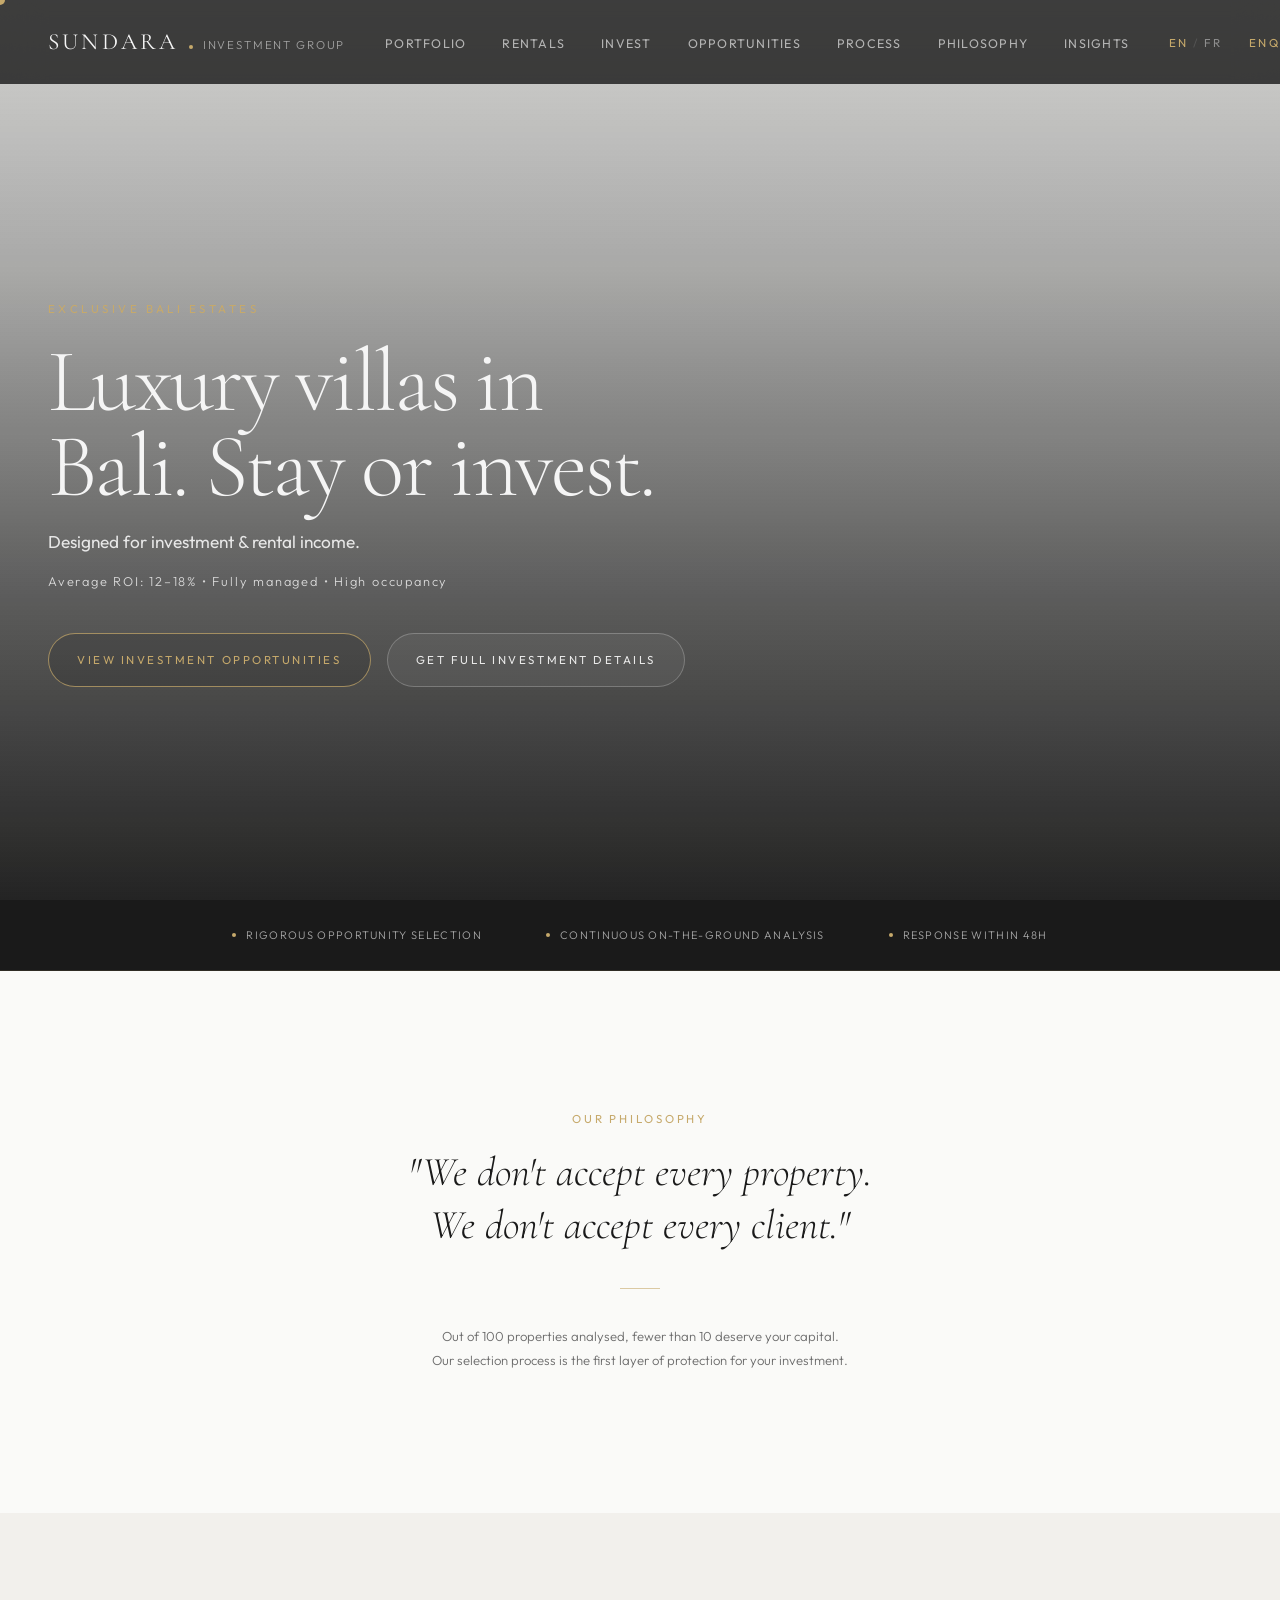
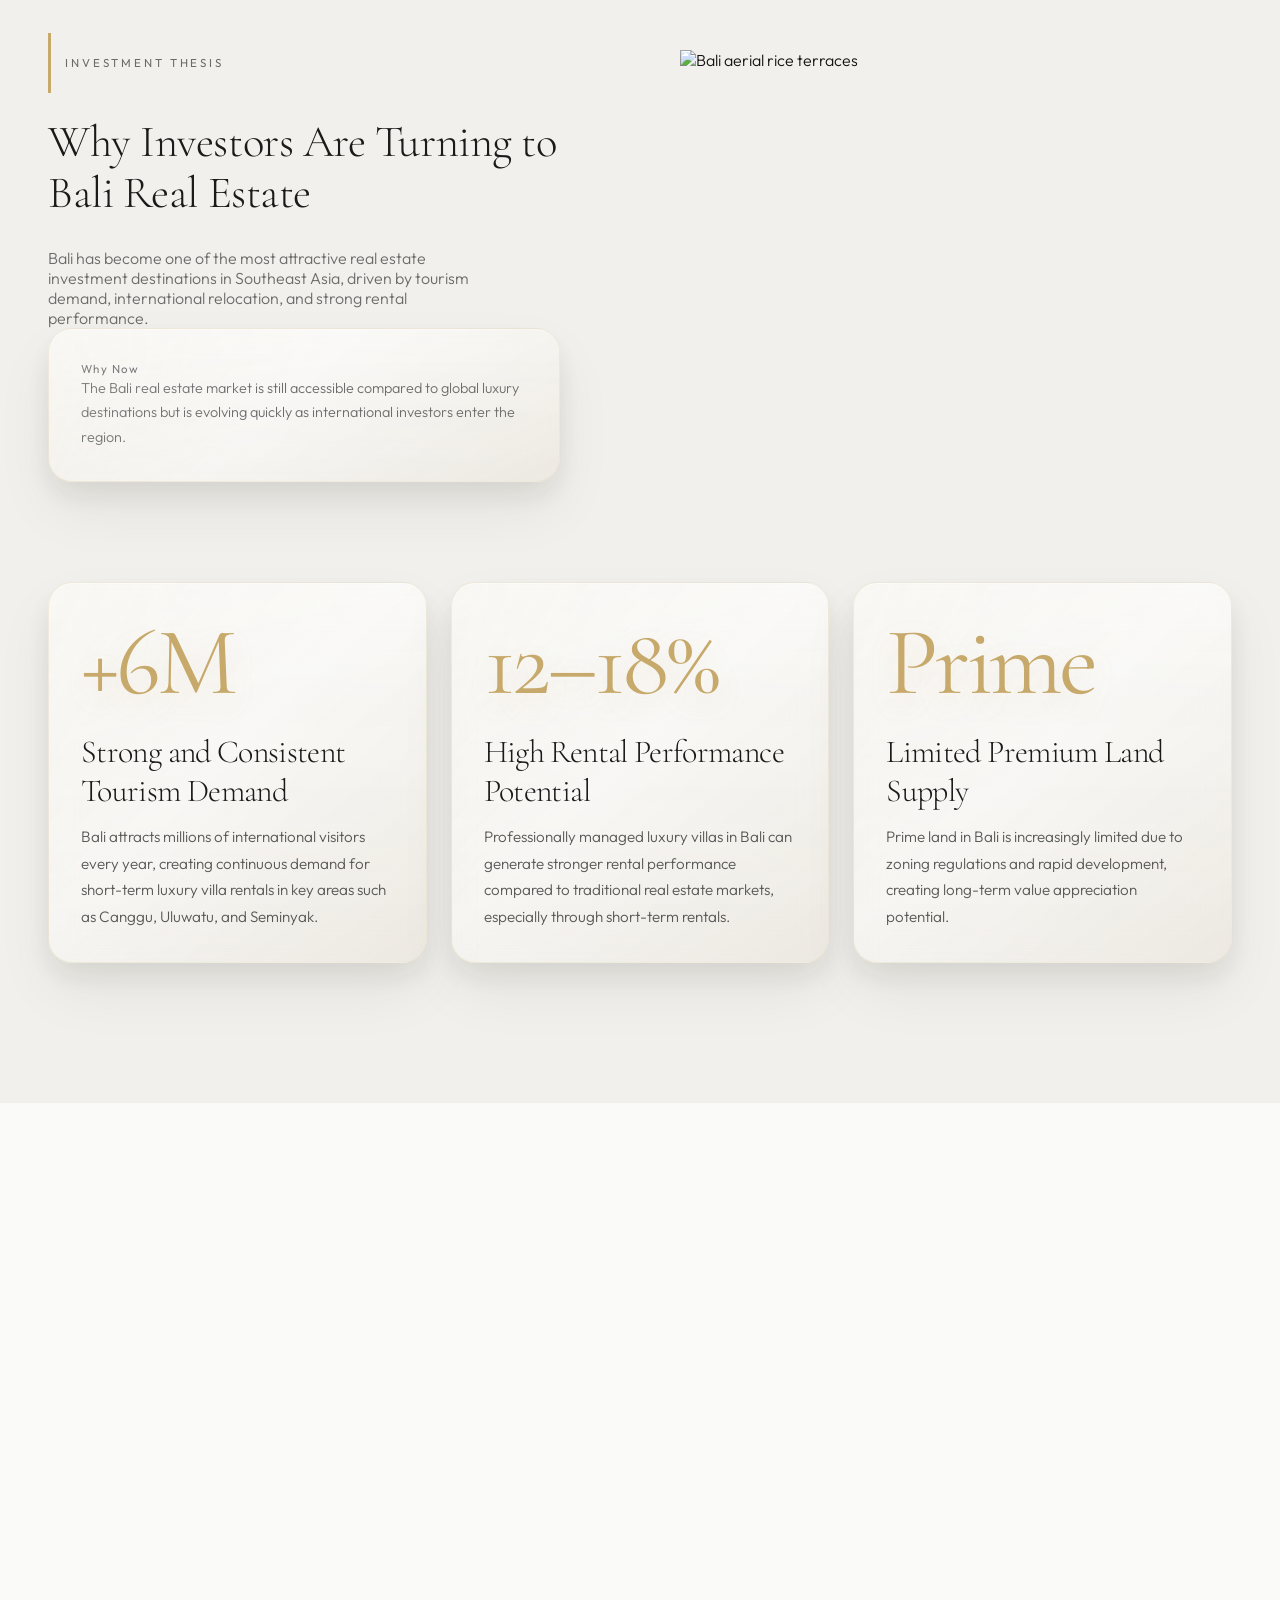
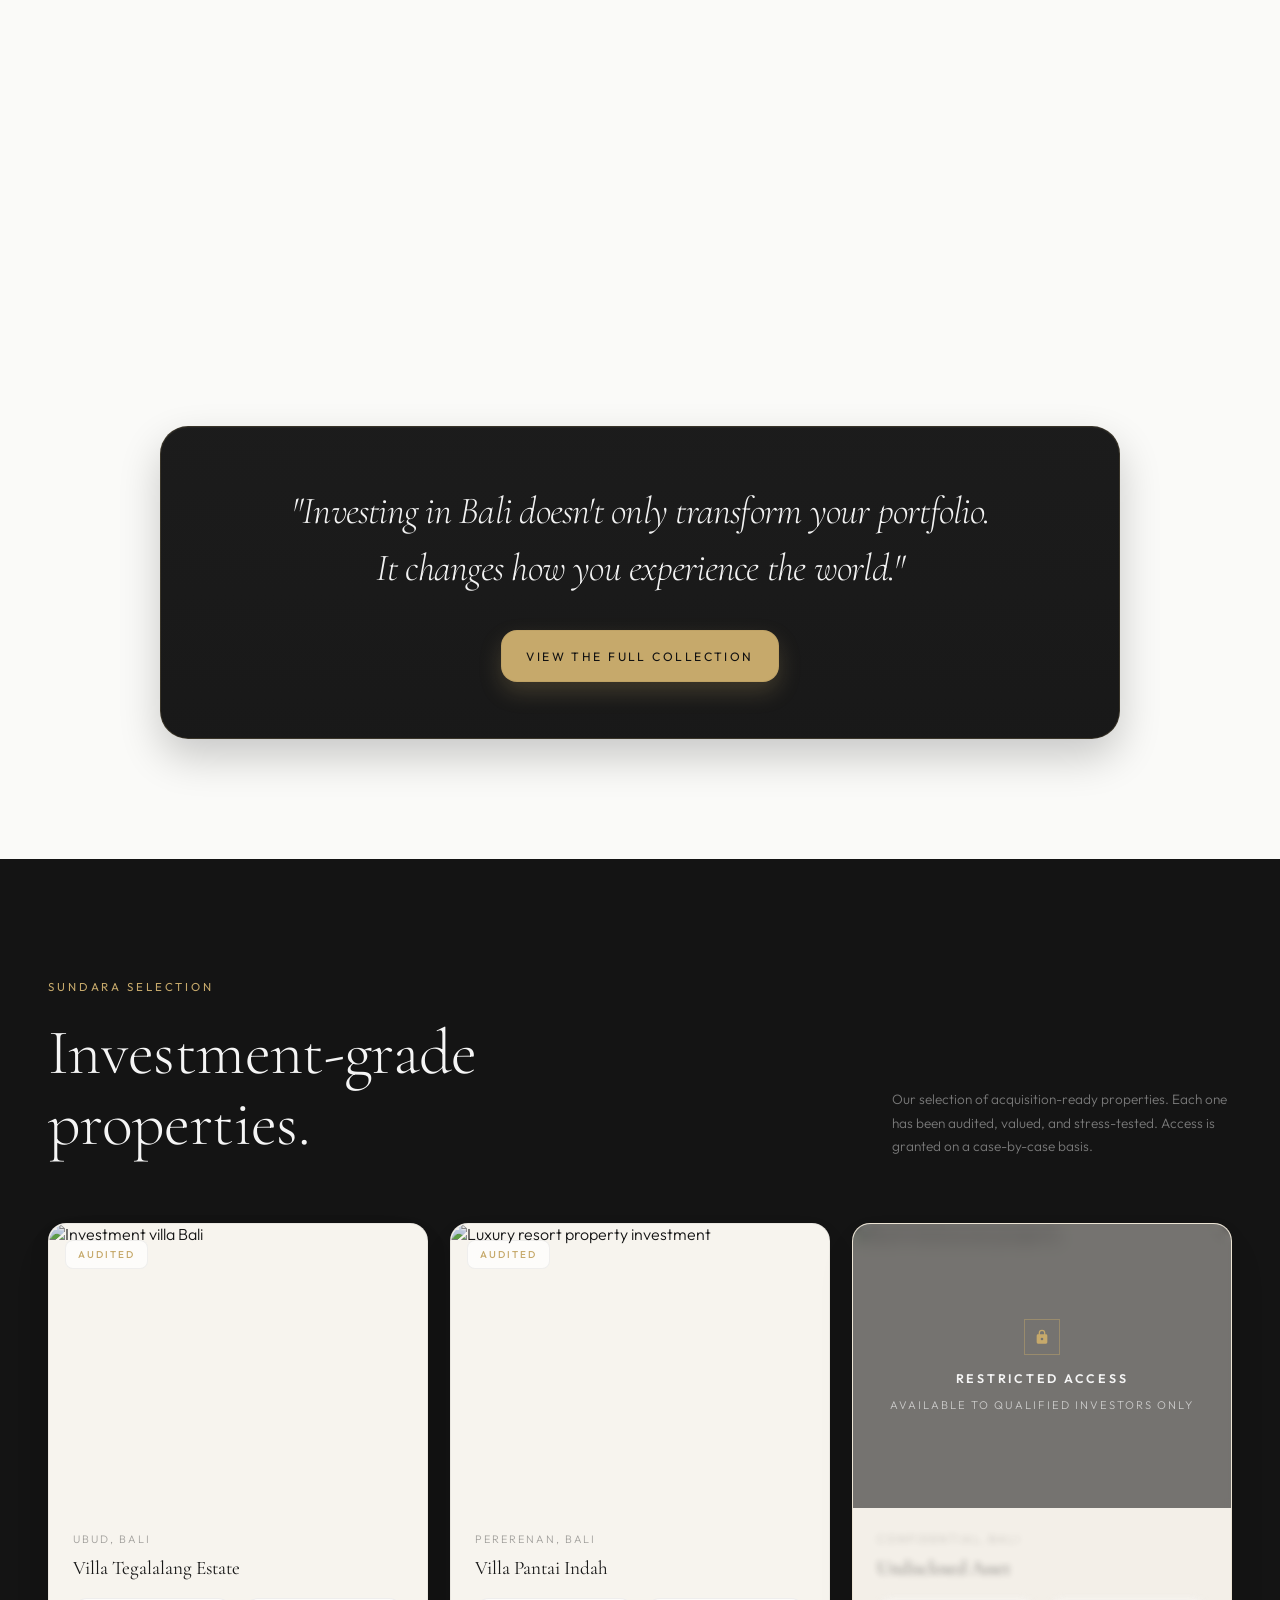
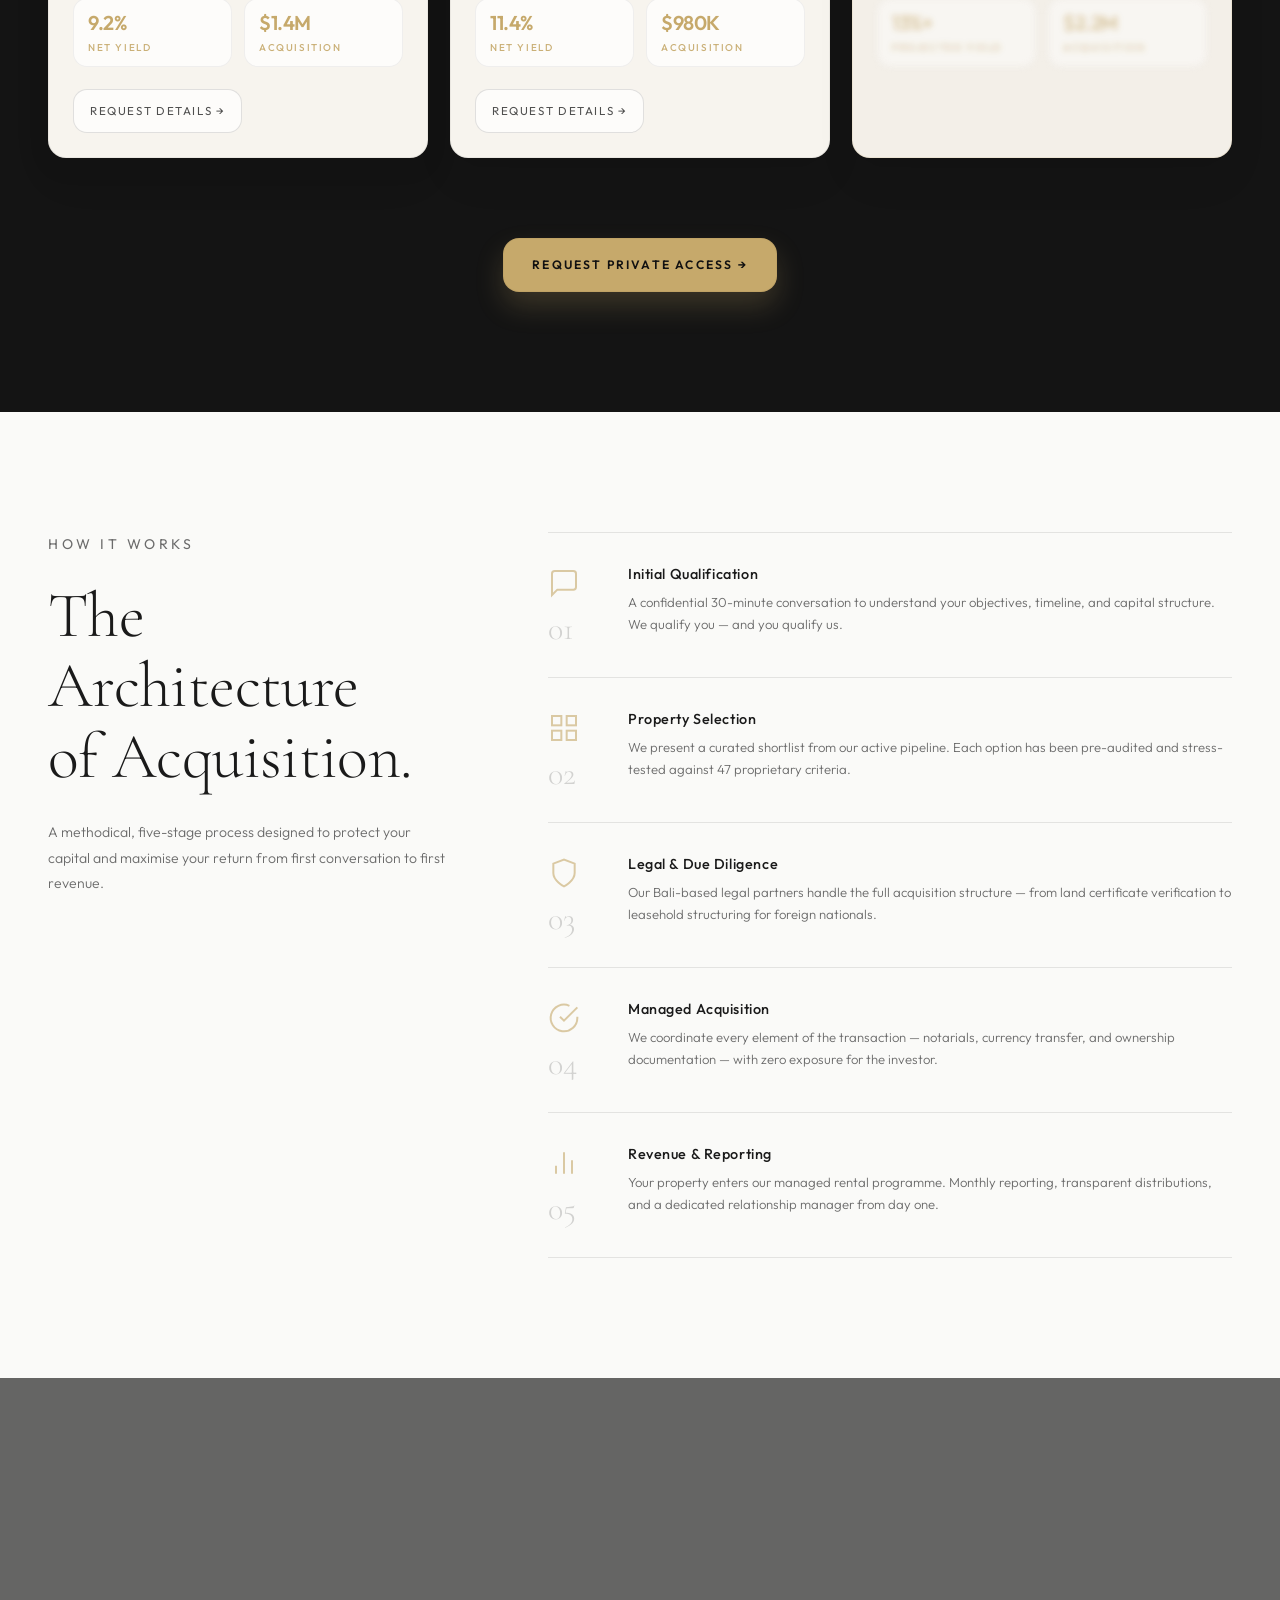
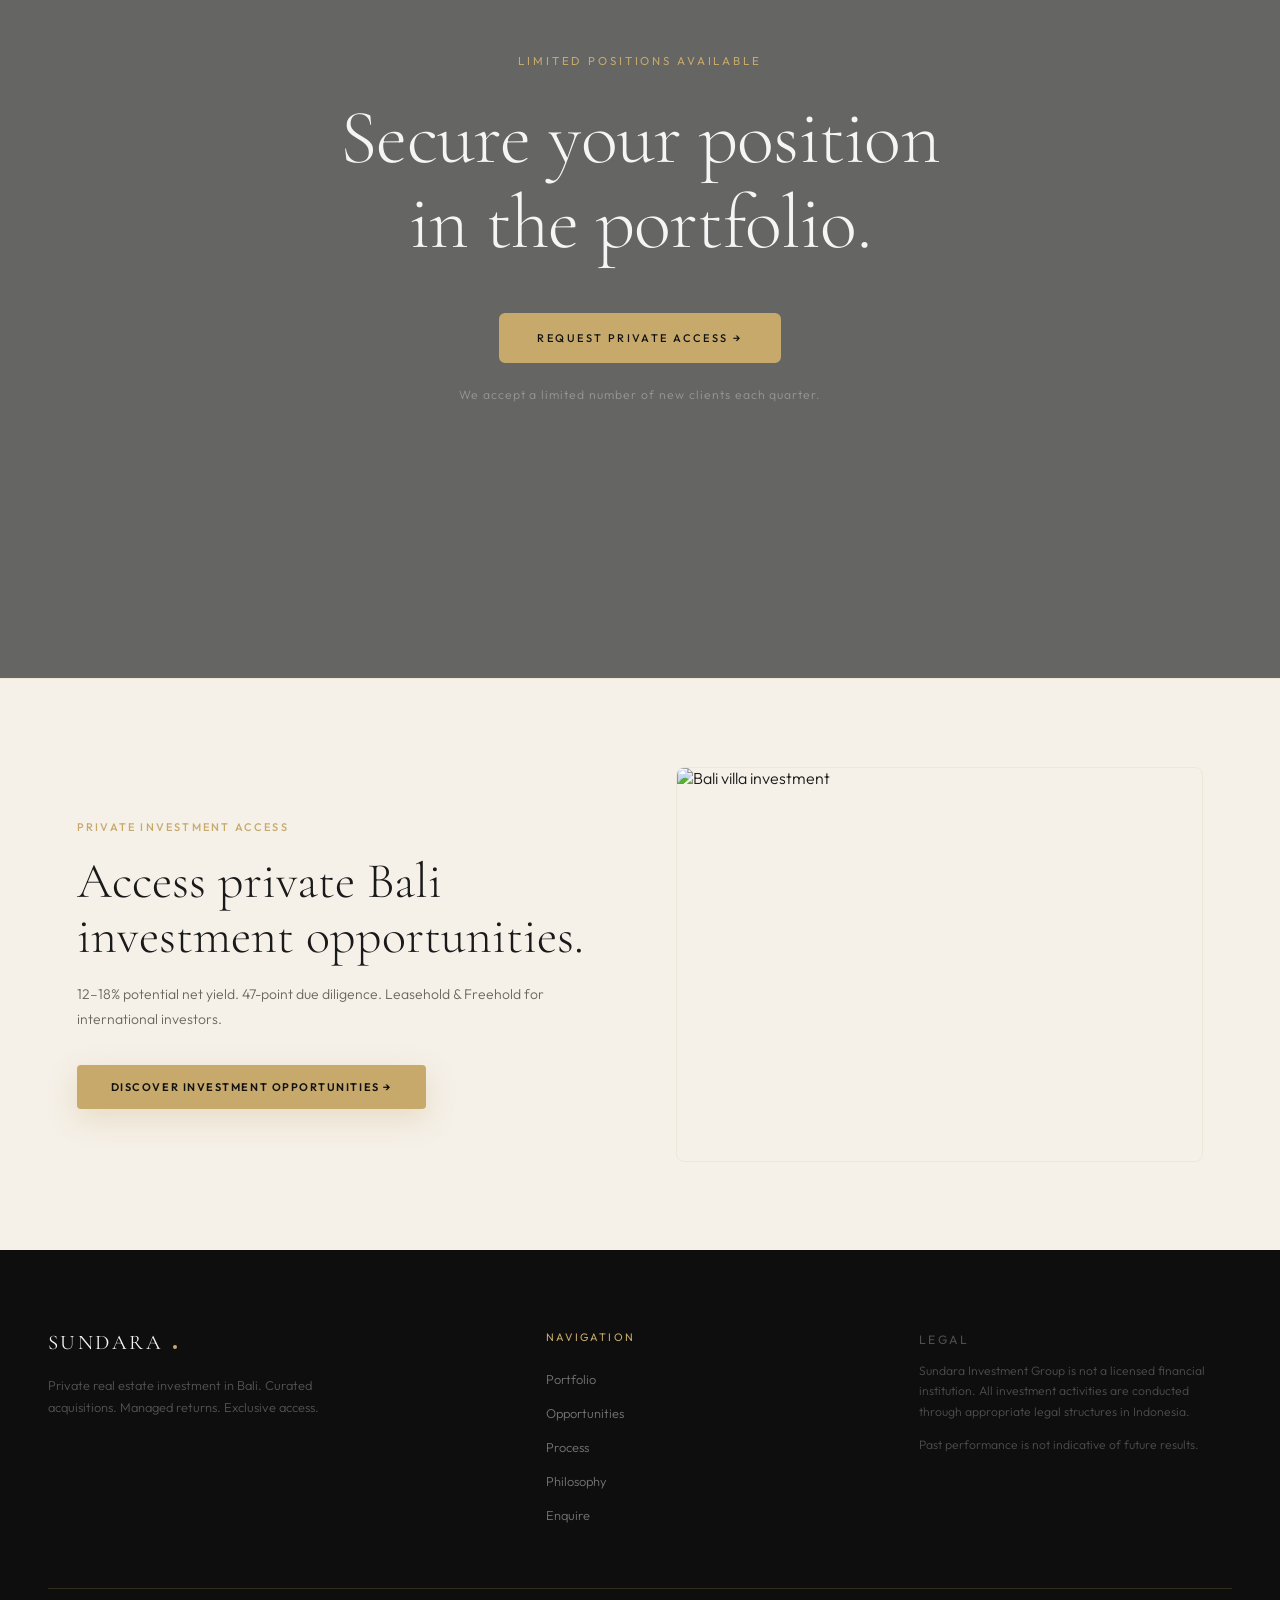
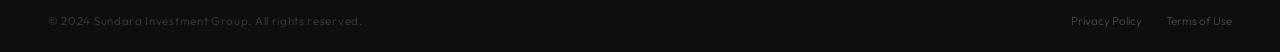
==== commit 41547d04: "feat(invest): homepage teaser section + scroll reveal — invest page complete Co-Authored-By: Claude " ====
--- a/index.html
+++ b/index.html
@@ -167,6 +167,7 @@
       <ul class="nav-links" role="list">
         <li><a href="rentals.html"><span class="lang-en-inline">Portfolio</span><span class="lang-fr-inline">Portfolio</span></a></li>
         <li><a href="rentals.html"><span class="lang-en-inline">Rentals</span><span class="lang-fr-inline">Locations</span></a></li>
+        <li><a href="invest.html"><span class="lang-en-inline">Invest</span><span class="lang-fr-inline">Investir</span></a></li>
         <li><a href="#why-bali"><span class="lang-en-inline">Opportunities</span><span class="lang-fr-inline">Opportunités</span></a></li>
         <li><a href="#process"><span class="lang-en-inline">Process</span><span class="lang-fr-inline">Processus</span></a></li>
         <li><a href="#positioning"><span class="lang-en-inline">Philosophy</span><span class="lang-fr-inline">Philosophie</span></a></li>
@@ -812,6 +813,23 @@
 </section>
 
 <!-- ═══════════════════════════════════════
+   10. INVEST TEASER
+═══════════════════════════════════════ -->
+<section class="idx-inv-teaser">
+  <div class="idx-inv-inner">
+    <div class="idx-inv-content reveal">
+      <p class="inv-eyebrow"><span class="lang-en-inline">Private Investment Access</span><span class="lang-fr-inline">Accès Investissement Privé</span></p>
+      <h2 class="idx-inv-title"><span class="lang-en-inline">Access private Bali<br>investment opportunities.</span><span class="lang-fr-inline">Accédez à des opportunités<br>d'investissement à Bali.</span></h2>
+      <p class="idx-inv-desc"><span class="lang-en-inline">12–18% potential net yield. 47-point due diligence. Leasehold & Freehold for international investors.</span><span class="lang-fr-inline">Rendement net potentiel 12–18%. Due diligence en 47 points. Leasehold & Freehold pour investisseurs internationaux.</span></p>
+      <a href="invest.html" class="inv-btn-gold"><span class="lang-en-inline">Discover Investment Opportunities →</span><span class="lang-fr-inline">Découvrir les opportunités →</span></a>
+    </div>
+    <div class="idx-inv-img reveal">
+      <img src="images/hero-invest.jpg" alt="Bali villa investment" loading="lazy">
+    </div>
+  </div>
+</section>
+
+<!-- ═══════════════════════════════════════
    9. FOOTER
 ═══════════════════════════════════════ -->
 <footer id="footer" role="contentinfo">
--- a/css/styles.css
+++ b/css/styles.css
@@ -1972,77 +1972,79 @@
 
 /* Villa card — rv prefix */
 .rv-card {
-  background: #111111;
-  border: 1px solid rgba(198,169,107,0.18);
-  border-radius: 8px; overflow: hidden;
+  background: linear-gradient(145deg, #141410 0%, #1c1c16 60%, #0e0e0b 100%);
+  border: 1px solid rgba(196,164,100,0.18);
+  border-radius: 16px; overflow: hidden;
   cursor: pointer; display: block; text-decoration: none;
-  transition: transform 0.4s cubic-bezier(0.22,1,0.36,1),
-              border-color 0.4s ease, box-shadow 0.4s ease;
+  transition: transform 0.42s cubic-bezier(0.23,1,0.32,1),
+              box-shadow 0.42s cubic-bezier(0.23,1,0.32,1),
+              border-color 0.42s ease;
+  box-shadow: 0 4px 24px rgba(0,0,0,0.55), 0 1px 0 rgba(196,164,100,0.08) inset;
 }
 .rv-card:hover {
-  transform: translateY(-5px);
-  border-color: rgba(198,169,107,0.50);
-  box-shadow: 0 20px 48px rgba(0,0,0,0.15);
+  transform: translateY(-6px) scale(1.012);
+  border-color: rgba(196,164,100,0.52);
+  box-shadow: 0 20px 48px rgba(0,0,0,0.7), 0 0 0 1px rgba(196,164,100,0.22), 0 0 32px rgba(196,164,100,0.08);
 }
 .rv-card-img {
-  position: relative; overflow: hidden;
-  aspect-ratio: 16/10;
+  height: 220px;
+  overflow: hidden;
+  position: relative;
 }
 .rv-card-img img {
   width: 100%; height: 100%;
   object-fit: cover; display: block;
-  transition: transform 0.6s cubic-bezier(0.22,1,0.36,1);
-}
-.rv-card:hover .rv-card-img img { transform: scale(1.05); }
+  transition: transform 0.65s cubic-bezier(0.23,1,0.32,1);
+}
+.rv-card:hover .rv-card-img img { transform: scale(1.07); }
 .rv-card-badge {
   position: absolute; top: 14px; left: 14px; z-index: 2;
   font-family: var(--font-sans);
-  font-size: 9px; font-weight: 500;
-  letter-spacing: 0.16em; text-transform: uppercase;
-  padding: 5px 10px; border-radius: 6px;
+  font-size: 0.65rem; font-weight: 500;
+  letter-spacing: 0.13em; text-transform: uppercase;
+  padding: 5px 10px; border-radius: 50px;
   backdrop-filter: blur(8px); -webkit-backdrop-filter: blur(8px);
 }
 .rv-badge-green {
-  background: rgba(198,169,107,0.12);
-  border: 1px solid rgba(198,169,107,0.45);
-  color: var(--gold);
+  background: rgba(34,197,94,0.18);
+  border: 1px solid rgba(34,197,94,0.45);
+  color: #86efac;
 }
 .rv-badge-orange {
-  background: rgba(251,146,60,0.10);
-  border: 1px solid rgba(251,146,60,0.35);
-  color: #fb923c;
+  background: rgba(251,146,60,0.18);
+  border: 1px solid rgba(251,146,60,0.45);
+  color: #fdba74;
 }
 .rv-card-overlay {
   position: absolute; inset: 0; z-index: 1;
-  background: linear-gradient(to top, rgba(0,0,0,0.65) 0%, transparent 55%);
-  opacity: 0; transition: opacity 0.4s ease;
-  display: flex; align-items: flex-end; padding: 18px;
+  background: linear-gradient(to bottom, rgba(0,0,0,0) 30%, rgba(0,0,0,0.68) 100%);
+  opacity: 0; transition: opacity 0.38s ease;
+  display: flex; align-items: flex-end; padding: 18px 20px;
 }
 .rv-card:hover .rv-card-overlay { opacity: 1; }
 .rv-card-overlay-text {
   font-family: var(--font-sans);
-  font-size: 10px; font-weight: 500;
-  letter-spacing: 0.16em; text-transform: uppercase;
-  color: var(--gold);
-  transform: translateY(6px); transition: transform 0.35s ease;
+  font-size: 0.78rem; font-weight: 500;
+  letter-spacing: 0.12em; text-transform: uppercase;
+  color: #c4a464;
 }
 .rv-card:hover .rv-card-overlay-text { transform: translateY(0); }
 .rv-card-body { padding: 22px; }
 .rv-card-location {
   font-family: var(--font-sans);
-  font-size: 9px; font-weight: 500;
-  letter-spacing: 0.18em; text-transform: uppercase;
-  color: var(--gold); margin-bottom: 8px;
+  font-size: 0.68rem; font-weight: 500;
+  letter-spacing: 0.16em; text-transform: uppercase;
+  color: #c4a464; margin-bottom: 8px;
 }
 .rv-card-name {
   font-family: var(--font-serif);
-  font-size: 22px; font-weight: 300;
-  color: #F5F5F5; line-height: 1.2; margin-bottom: 10px;
+  font-size: 1.45rem; font-weight: 300;
+  color: #f0ebe0; line-height: 1.2; margin-bottom: 10px;
 }
 .rv-card-specs {
   font-family: var(--font-sans);
-  font-size: 11px; font-weight: 300;
-  color: rgba(245,245,245,0.38);
+  font-size: 0.76rem; font-weight: 300;
+  color: rgba(240,235,224,0.42);
   letter-spacing: 0.04em; margin-bottom: 18px; line-height: 1.5;
 }
 .rv-card-price-label {
@@ -2053,22 +2055,26 @@
 }
 .rv-card-price {
   font-family: var(--font-serif);
-  font-size: 26px; font-weight: 300;
-  color: var(--gold); line-height: 1; margin-bottom: 20px;
+  font-size: 1.5rem; font-weight: 400;
+  color: #c4a464; line-height: 1; margin-bottom: 20px;
   transition: opacity 0.2s ease, transform 0.2s ease;
 }
 .rv-card-price.updating { opacity: 0; transform: scale(0.95); }
 .rv-card-btn {
   display: block; width: 100%; text-align: center;
-  padding: 13px; background: transparent;
-  color: var(--gold); border: 1px solid rgba(198,169,107,0.40);
+  padding: 11px 18px; background: transparent;
+  color: #f0ebe0; border: 1px solid rgba(240,235,224,0.22);
   border-radius: 8px; font-family: var(--font-sans);
-  font-size: 10px; font-weight: 500;
-  letter-spacing: 0.12em; text-transform: uppercase;
+  font-size: 0.72rem; font-weight: 500;
+  letter-spacing: 0.13em; text-transform: uppercase;
   text-decoration: none; cursor: pointer;
-  transition: background 0.3s ease, border-color 0.3s ease;
-}
-.rv-card-btn:hover { background: rgba(198,169,107,0.08); border-color: var(--gold); }
+  transition: background 0.3s ease, border-color 0.3s ease, color 0.3s ease;
+}
+.rv-card-btn:hover {
+  background: rgba(196,164,100,0.12);
+  border-color: rgba(196,164,100,0.55);
+  color: #c4a464;
+}
 
 /* ═══════════════════════════════════════════
    RENTALS — DARK CTA
@@ -2366,7 +2372,7 @@
   margin-top: 12px; line-height: 1.6;
 }
 
-.vd-related { background: #F5F0E8; padding: 0 clamp(32px,7vw,96px) 80px; }
+.vd-related { background: #f7f4ef; border-radius: 20px; padding: 48px 40px; margin: 40px auto; }
 .vd-related-title {
   font-family: var(--font-serif);
   font-size: clamp(22px,3vw,32px); font-weight: 300;
@@ -2616,9 +2622,10 @@
 
 /* --- Related villas --- */
 .vd-related {
-  background: #0B0B0B;
-  padding: 80px 5%;
-  margin-top: 80px;
+  background: #f7f4ef;
+  border-radius: 20px;
+  padding: 48px 40px;
+  margin: 40px auto;
 }
 
 .vd-related-title {
@@ -2646,3 +2653,123 @@
 #vdInfo > div:last-child {
   margin-bottom: 0;
 }
+
+/* --- Related cards — mobile (max-width: 640px) --- */
+@media (max-width: 640px) {
+  .vd-related {
+    border-radius: 14px;
+    padding: 24px 18px;
+  }
+  .rv-card-img {
+    height: 195px;
+  }
+  .rv-card-name {
+    font-size: 1.25rem;
+  }
+  .rv-card-price {
+    font-size: 1.3rem;
+  }
+}
+
+/* ─── INVEST HERO ─── */
+.inv-hero{position:relative;height:100vh;min-height:620px;display:flex;align-items:center;overflow:hidden}
+.inv-hero-bg{position:absolute;inset:0;background-image:url('../images/hero-invest.jpg');background-size:cover;background-position:center 35%}
+.inv-hero-overlay{position:absolute;inset:0;background:linear-gradient(135deg,rgba(0,0,0,0.75) 0%,rgba(0,0,0,0.40) 100%)}
+.inv-hero-inner{position:relative;z-index:2;max-width:1200px;margin:0 auto;padding:0 6%;width:100%}
+.inv-eyebrow{font-family:'Outfit',sans-serif;font-size:11px;font-weight:500;letter-spacing:0.20em;text-transform:uppercase;color:#C6A96B;margin:0 0 20px}
+.inv-hero-title{font-family:'Cormorant Garamond',serif;font-size:clamp(40px,6vw,78px);font-weight:300;color:#fff;line-height:1.0;margin:0 0 24px;max-width:680px}
+.inv-hero-title em{font-style:italic;color:#D4B87A}
+.inv-hero-sub{font-family:'Outfit',sans-serif;font-size:15px;font-weight:300;color:rgba(255,255,255,0.60);line-height:1.7;margin:0 0 36px;max-width:500px}
+.inv-hero-ctas{display:flex;gap:14px;flex-wrap:wrap;margin-bottom:28px}
+.inv-btn-gold{display:inline-block;padding:15px 34px;background:#C6A96B;color:#111;font-family:'Outfit',sans-serif;font-size:11px;font-weight:600;letter-spacing:0.14em;text-transform:uppercase;text-decoration:none;border-radius:4px;box-shadow:0 10px 28px rgba(198,169,107,0.28);transition:all 0.3s}
+.inv-btn-gold:hover{background:#b99c5f;transform:translateY(-2px);box-shadow:0 16px 36px rgba(198,169,107,0.35)}
+.inv-btn-ghost{display:inline-block;padding:15px 34px;background:transparent;color:rgba(255,255,255,0.80);font-family:'Outfit',sans-serif;font-size:11px;font-weight:500;letter-spacing:0.14em;text-transform:uppercase;text-decoration:none;border-radius:4px;border:1px solid rgba(255,255,255,0.25);transition:all 0.3s}
+.inv-btn-ghost:hover{border-color:rgba(255,255,255,0.55);color:#fff;transform:translateY(-2px)}
+.inv-hero-trust{font-family:'Outfit',sans-serif;font-size:11px;color:rgba(255,255,255,0.32);letter-spacing:0.08em}
+
+/* ─── INVEST SECTIONS ─── */
+.inv-values{background:#0B0B0B;padding:72px 6%;border-bottom:1px solid rgba(198,169,107,0.10)}
+.inv-values-grid{max-width:1200px;margin:0 auto;display:grid;grid-template-columns:1fr auto 1fr auto 1fr;align-items:start}
+.inv-val-sep{width:1px;height:70px;background:rgba(198,169,107,0.18);margin:4px 52px 0}
+.inv-val-num{font-family:'Cormorant Garamond',serif;font-size:52px;font-weight:300;color:#C6A96B;line-height:1;margin-bottom:10px}
+.inv-val-title{font-family:'Outfit',sans-serif;font-size:11px;font-weight:600;letter-spacing:0.14em;text-transform:uppercase;color:#f2f2f2;margin-bottom:10px}
+.inv-val-desc{font-family:'Outfit',sans-serif;font-size:13px;font-weight:300;color:rgba(255,255,255,0.42);line-height:1.7;margin:0;max-width:260px}
+@media(max-width:900px){.inv-values-grid{grid-template-columns:1fr;gap:36px}.inv-val-sep{display:none}}
+
+.inv-models{background:#F5F0E8;padding:88px 6%}
+.inv-wrap{max-width:1200px;margin:0 auto}
+.inv-sec-head{margin-bottom:56px}
+.inv-sec-title{font-family:'Cormorant Garamond',serif;font-size:clamp(30px,4vw,50px);font-weight:300;color:#1A1A1A;margin:12px 0 0;line-height:1.1}
+.inv-models-grid{display:grid;grid-template-columns:1fr 1fr;gap:20px}
+@media(max-width:768px){.inv-models-grid{grid-template-columns:1fr}}
+.inv-model{background:#111;border:1px solid rgba(198,169,107,0.15);border-radius:12px;padding:44px 36px;position:relative;transition:border-color 0.3s,transform 0.3s}
+.inv-model:hover{border-color:rgba(198,169,107,0.35);transform:translateY(-4px)}
+.inv-model-tag{position:absolute;top:-1px;left:36px;background:#C6A96B;color:#111;font-family:'Outfit',sans-serif;font-size:9px;font-weight:700;letter-spacing:0.16em;text-transform:uppercase;padding:5px 12px;border-radius:0 0 6px 6px}
+.inv-model-name{font-family:'Cormorant Garamond',serif;font-size:40px;font-weight:300;color:#fff;margin:0 0 6px}
+.inv-model-sub{font-family:'Outfit',sans-serif;font-size:11px;color:rgba(255,255,255,0.35);letter-spacing:0.08em;margin:0}
+.inv-divider{height:1px;background:rgba(198,169,107,0.14);margin:24px 0}
+.inv-model-desc{font-family:'Outfit',sans-serif;font-size:13px;font-weight:300;color:rgba(255,255,255,0.52);line-height:1.8;margin:0 0 24px}
+.inv-model-list{list-style:none;padding:0;margin:0 0 32px}
+.inv-model-list li{font-family:'Outfit',sans-serif;font-size:13px;color:rgba(255,255,255,0.72);padding:9px 0 9px 18px;border-bottom:1px solid rgba(255,255,255,0.05);position:relative}
+.inv-model-list li::before{content:'';position:absolute;left:0;top:50%;transform:translateY(-50%);width:6px;height:1px;background:#C6A96B}
+
+.inv-opps{background:#0B0B0B;padding:88px 6%}
+.inv-opps-grid{display:grid;grid-template-columns:repeat(3,1fr);gap:20px;align-items:start}
+@media(max-width:960px){.inv-opps-grid{grid-template-columns:1fr}}
+@media(min-width:600px) and (max-width:960px){.inv-opps-grid{grid-template-columns:1fr 1fr}}
+.inv-opp{background:#141414;border:1px solid rgba(198,169,107,0.13);border-radius:10px;overflow:hidden;transition:border-color 0.3s,transform 0.3s,box-shadow 0.3s}
+.inv-opp:hover{border-color:rgba(198,169,107,0.30);transform:translateY(-4px);box-shadow:0 20px 50px rgba(0,0,0,0.28)}
+.inv-opp-img{position:relative;aspect-ratio:16/10;overflow:hidden}
+.inv-opp-img img{width:100%;height:100%;object-fit:cover;transition:transform 0.6s}
+.inv-opp:hover .inv-opp-img img{transform:scale(1.05)}
+.inv-opp-badge{position:absolute;top:12px;left:12px;background:rgba(198,169,107,0.14);border:1px solid rgba(198,169,107,0.34);color:#C6A96B;font-family:'Outfit',sans-serif;font-size:9px;font-weight:600;letter-spacing:0.14em;text-transform:uppercase;padding:4px 10px;border-radius:999px}
+.inv-opp-body{padding:24px}
+.inv-opp-loc{font-family:'Outfit',sans-serif;font-size:10px;font-weight:500;letter-spacing:0.16em;text-transform:uppercase;color:#C6A96B;margin:0 0 6px}
+.inv-opp-name{font-family:'Cormorant Garamond',serif;font-size:22px;font-weight:300;color:#f2f2f2;margin:0 0 18px;line-height:1.2}
+.inv-opp-kpis{display:grid;grid-template-columns:repeat(3,1fr);gap:2px;background:rgba(198,169,107,0.10);border-radius:6px;overflow:hidden;margin-bottom:20px}
+.inv-kpi{background:#1a1a1a;padding:14px 10px;text-align:center}
+.inv-kpi-val{display:block;font-family:'Cormorant Garamond',serif;font-size:20px;font-weight:300;color:#C6A96B;line-height:1;margin-bottom:5px}
+.inv-kpi-lbl{display:block;font-family:'Outfit',sans-serif;font-size:9px;font-weight:500;letter-spacing:0.12em;text-transform:uppercase;color:rgba(255,255,255,0.32)}
+.inv-opp-cta{display:block;width:100%;padding:12px;background:transparent;border:1px solid rgba(198,169,107,0.28);color:#C6A96B;font-family:'Outfit',sans-serif;font-size:10px;font-weight:600;letter-spacing:0.12em;text-transform:uppercase;text-align:center;text-decoration:none;border-radius:5px;transition:all 0.3s}
+.inv-opp-cta:hover{background:rgba(198,169,107,0.08);border-color:#C6A96B;transform:translateY(-1px)}
+
+/* ─── INVEST PROCESS / FORM / BOTTOM CTA ─── */
+.inv-process{background:#F5F0E8;padding:88px 6%}
+.inv-steps{display:grid;grid-template-columns:repeat(4,1fr);gap:2px;background:rgba(198,169,107,0.12);border-radius:10px;overflow:hidden}
+@media(max-width:768px){.inv-steps{grid-template-columns:1fr 1fr}}
+@media(max-width:480px){.inv-steps{grid-template-columns:1fr}}
+.inv-step{background:#fff;padding:36px 28px;transition:background 0.3s}
+.inv-step:hover{background:#faf7f2}
+.inv-step-n{font-family:'Cormorant Garamond',serif;font-size:44px;font-weight:300;color:rgba(198,169,107,0.32);line-height:1;margin-bottom:18px}
+.inv-step-t{font-family:'Outfit',sans-serif;font-size:12px;font-weight:600;letter-spacing:0.12em;text-transform:uppercase;color:#1A1A1A;margin:0 0 12px}
+.inv-step-d{font-family:'Outfit',sans-serif;font-size:13px;font-weight:300;color:#6B6560;line-height:1.75;margin:0}
+
+.inv-form-sec{background:#0B0B0B;padding:88px 6%;border-top:1px solid rgba(198,169,107,0.10)}
+.inv-form-inner{display:grid;grid-template-columns:1fr 460px;gap:72px;align-items:center}
+@media(max-width:960px){.inv-form-inner{grid-template-columns:1fr;gap:44px}}
+.inv-form-title{font-family:'Cormorant Garamond',serif;font-size:clamp(30px,4vw,48px);font-weight:300;color:#fff;margin:14px 0 18px;line-height:1.1}
+.inv-form-title em{font-style:italic;color:#C6A96B}
+.inv-form-desc{font-family:'Outfit',sans-serif;font-size:14px;font-weight:300;color:rgba(255,255,255,0.42);line-height:1.8;margin:0 0 32px;max-width:400px}
+.inv-form-stats{display:flex;gap:36px}
+.inv-stat-n{display:block;font-family:'Cormorant Garamond',serif;font-size:30px;font-weight:300;color:#C6A96B;line-height:1}
+.inv-stat-l{display:block;font-family:'Outfit',sans-serif;font-size:10px;font-weight:400;letter-spacing:0.10em;text-transform:uppercase;color:rgba(255,255,255,0.32);margin-top:4px}
+.inv-form-right{background:#141414;border:1px solid rgba(198,169,107,0.15);border-radius:10px;padding:36px 32px}
+.inv-form-hint{font-family:'Outfit',sans-serif;font-size:13px;font-weight:300;color:rgba(255,255,255,0.48);line-height:1.7;margin:0 0 22px}
+.inv-form-note{font-family:'Outfit',sans-serif;font-size:10px;color:rgba(255,255,255,0.26);text-align:center;letter-spacing:0.06em;margin:0}
+
+.inv-bottom-cta{position:relative;padding:120px 6%;text-align:center;background-image:url('images/bali-coast.jpg');background-size:cover;background-position:center 40%;background-attachment:fixed}
+.inv-bottom-overlay{position:absolute;inset:0;background:rgba(0,0,0,0.62)}
+.inv-bottom-inner{position:relative;z-index:2;max-width:640px;margin:0 auto}
+.inv-bottom-line{width:40px;height:1px;background:rgba(198,169,107,0.50);margin:0 auto 36px}
+.inv-bottom-title{font-family:'Cormorant Garamond',serif;font-size:clamp(34px,5vw,58px);font-weight:300;color:#fff;margin:16px 0 18px;line-height:1.05}
+.inv-bottom-desc{font-family:'Outfit',sans-serif;font-size:14px;font-weight:300;color:rgba(255,255,255,0.52);line-height:1.7;margin:0 0 36px}
+
+/* ─── INDEX INVEST TEASER ─── */
+.idx-inv-teaser{background:#F5F0E8;padding:88px 6%;border-top:1px solid rgba(198,169,107,0.14)}
+.idx-inv-inner{max-width:1200px;margin:0 auto;display:grid;grid-template-columns:1fr 1fr;gap:72px;align-items:center}
+@media(max-width:768px){.idx-inv-inner{grid-template-columns:1fr;gap:36px}.idx-inv-img{order:-1}}
+.idx-inv-title{font-family:'Cormorant Garamond',serif;font-size:clamp(30px,4vw,50px);font-weight:300;color:#1A1A1A;margin:14px 0 18px;line-height:1.1}
+.idx-inv-desc{font-family:'Outfit',sans-serif;font-size:14px;font-weight:300;color:#6B6560;line-height:1.8;margin:0 0 32px}
+.idx-inv-img{border-radius:8px;overflow:hidden;aspect-ratio:4/3;border:1px solid rgba(198,169,107,0.14)}
+.idx-inv-img img{width:100%;height:100%;object-fit:cover;transition:transform 0.6s}
+.idx-inv-img:hover img{transform:scale(1.04)}
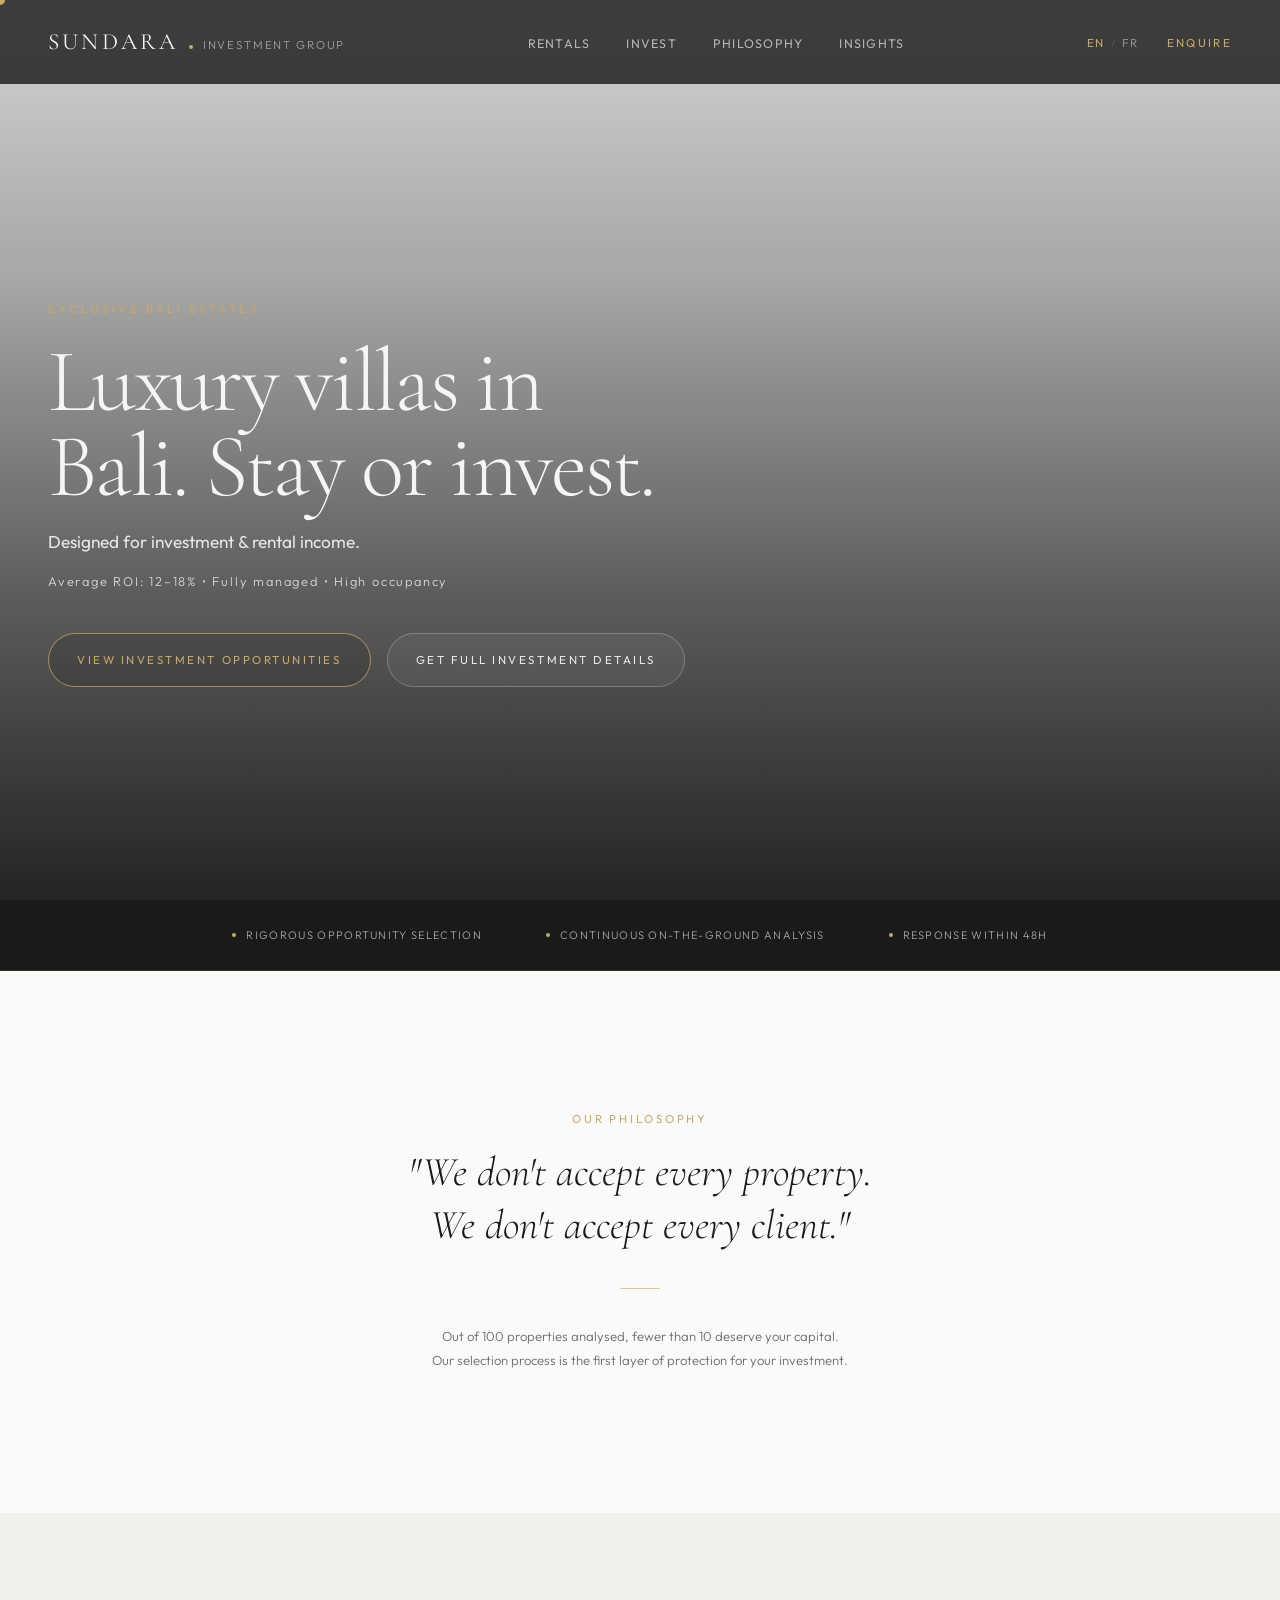
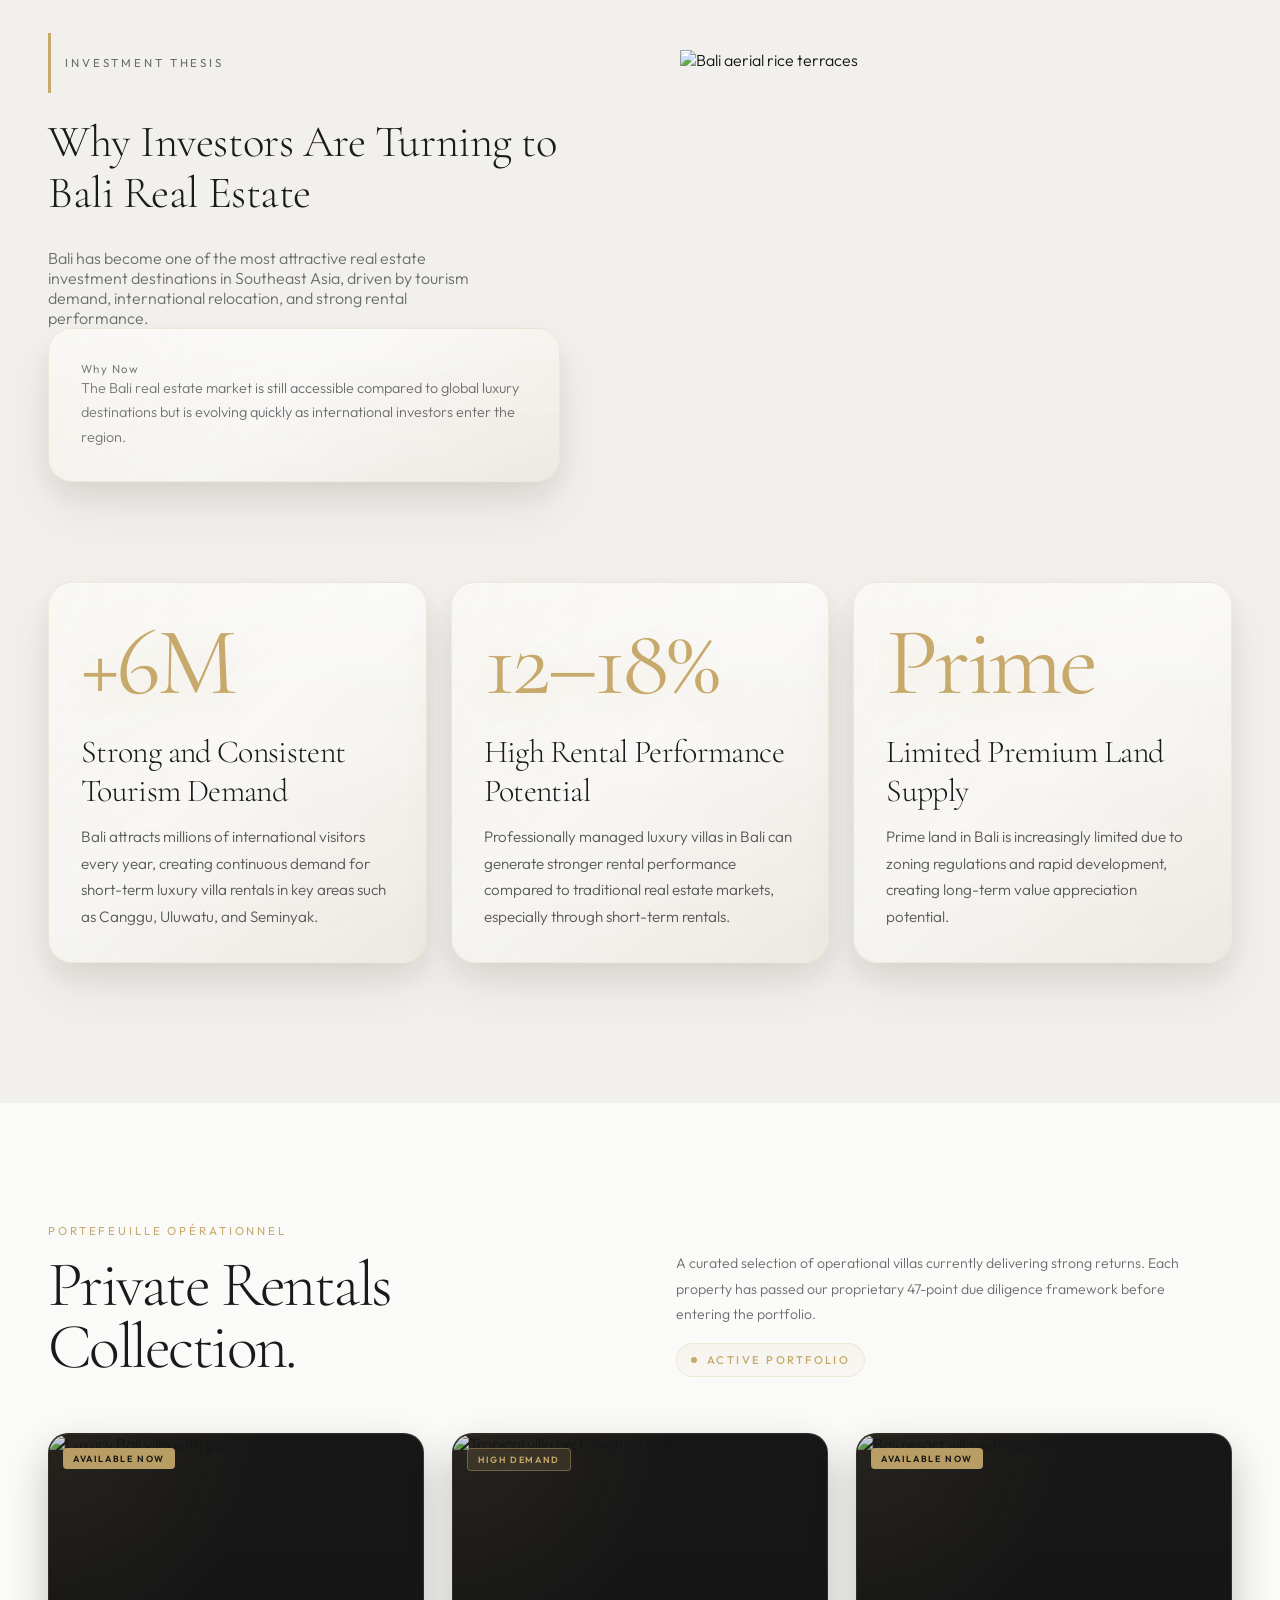
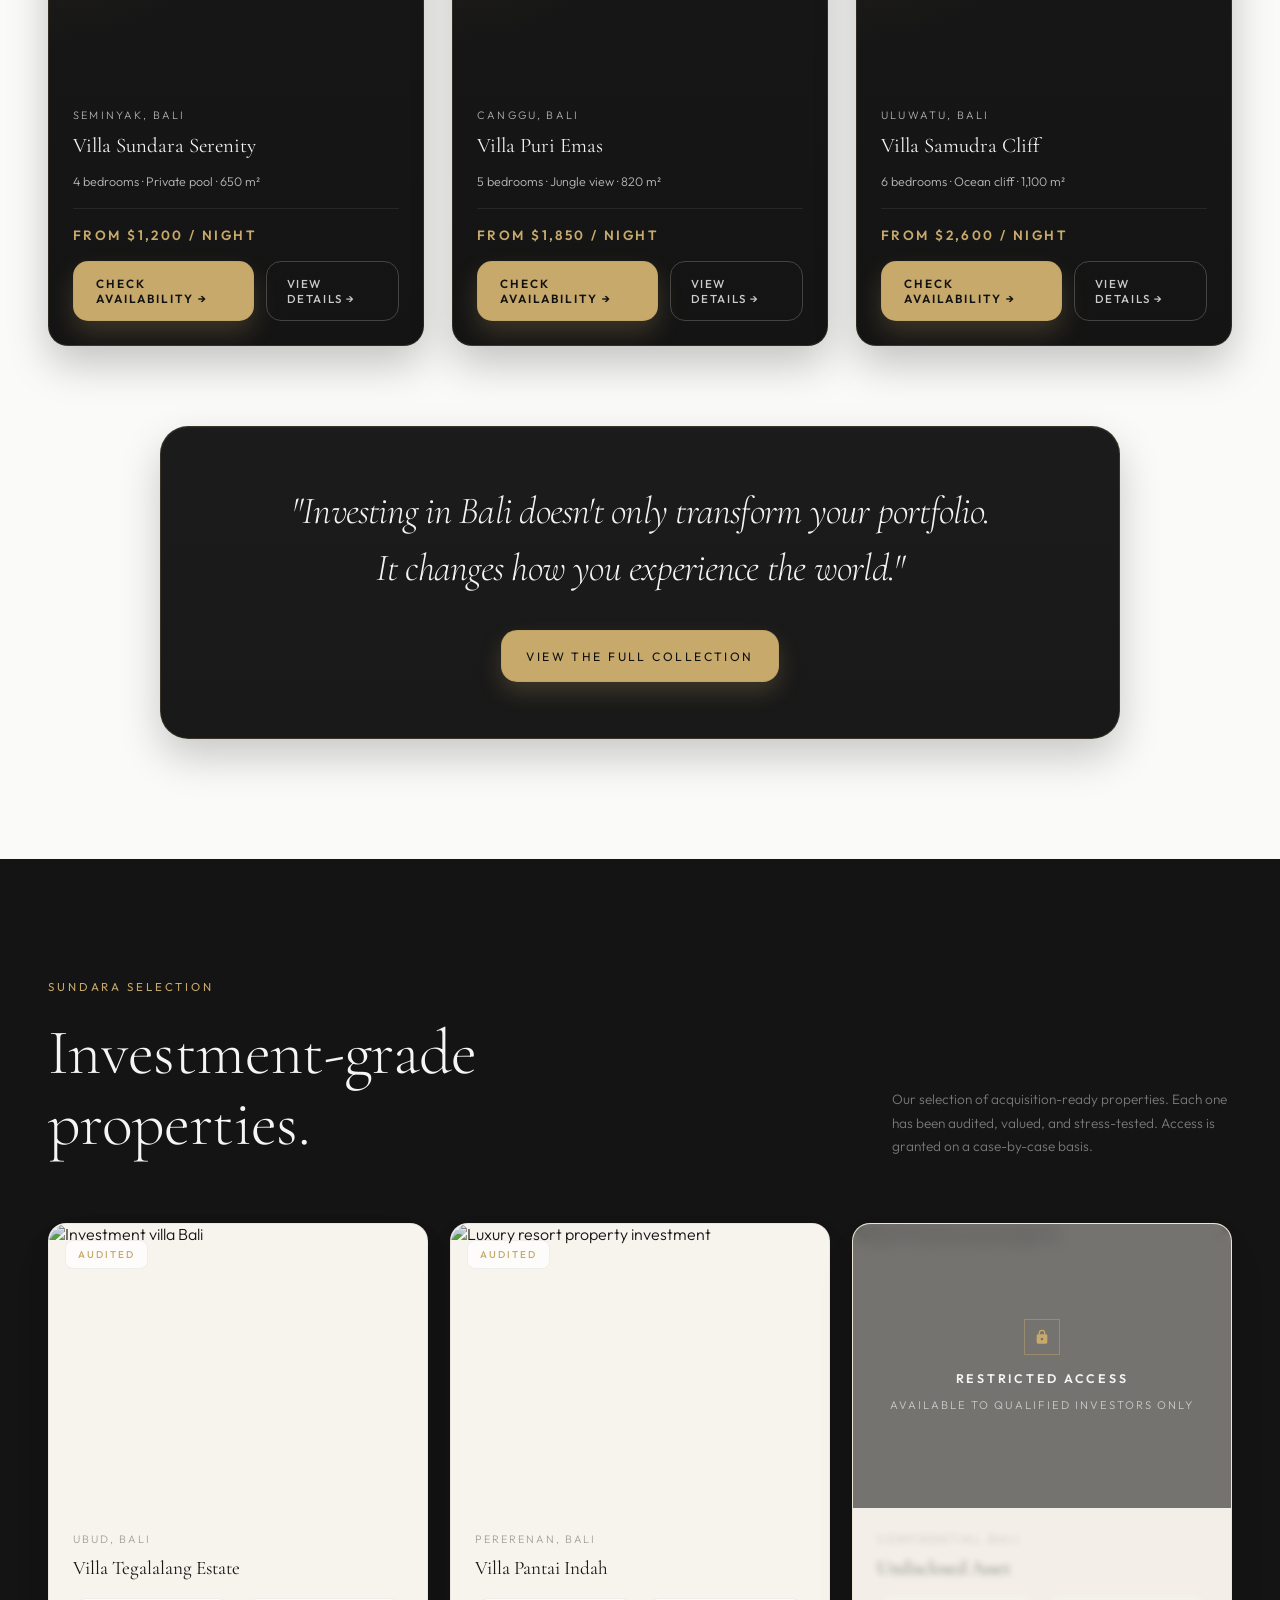
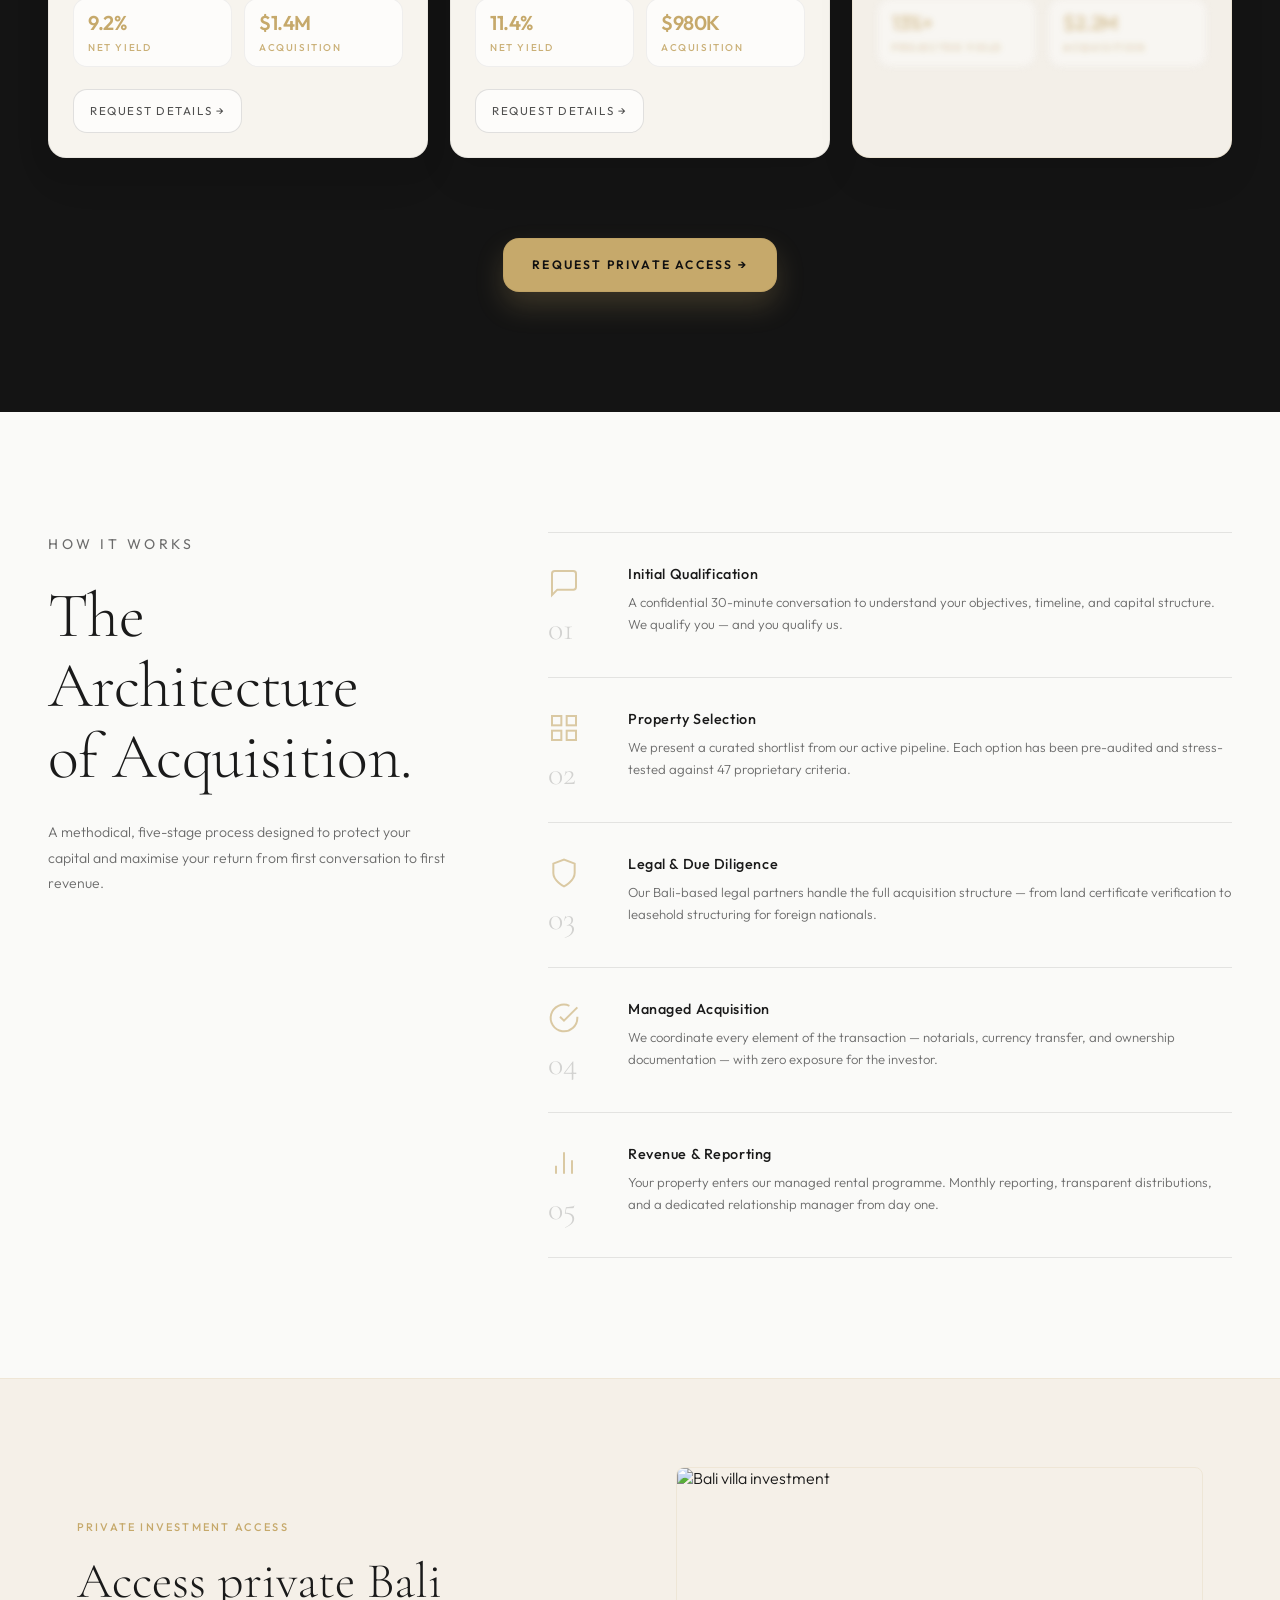
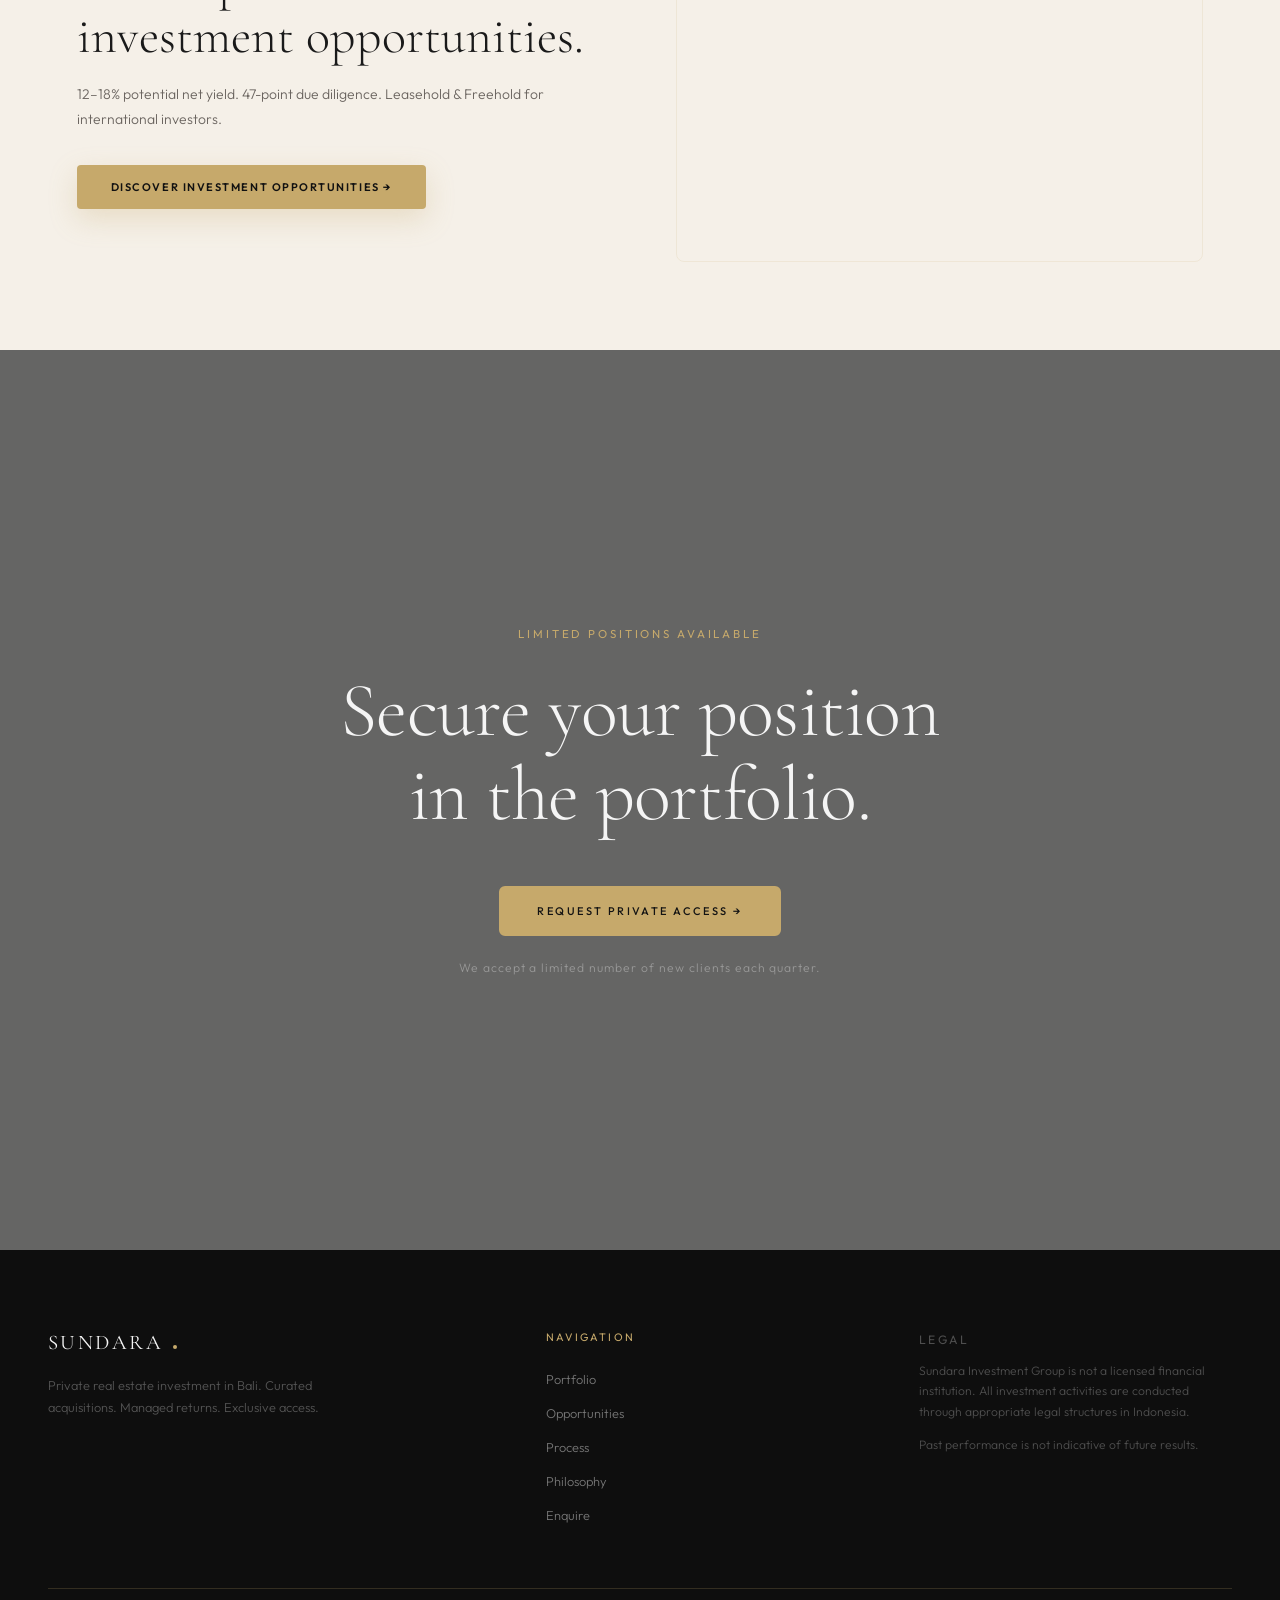
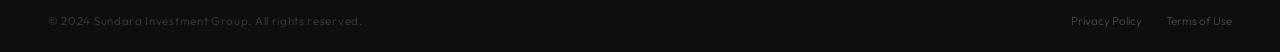
==== commit 5da388ee: "fix(nav): remove Portfolio, Opportunities, Process links from all pages Co-Authored-By: Claude Sonne" ====
--- a/index.html
+++ b/index.html
@@ -165,11 +165,8 @@
 
       <!-- Center links -->
       <ul class="nav-links" role="list">
-        <li><a href="rentals.html"><span class="lang-en-inline">Portfolio</span><span class="lang-fr-inline">Portfolio</span></a></li>
         <li><a href="rentals.html"><span class="lang-en-inline">Rentals</span><span class="lang-fr-inline">Locations</span></a></li>
         <li><a href="invest.html"><span class="lang-en-inline">Invest</span><span class="lang-fr-inline">Investir</span></a></li>
-        <li><a href="#why-bali"><span class="lang-en-inline">Opportunities</span><span class="lang-fr-inline">Opportunités</span></a></li>
-        <li><a href="#process"><span class="lang-en-inline">Process</span><span class="lang-fr-inline">Processus</span></a></li>
         <li><a href="#positioning"><span class="lang-en-inline">Philosophy</span><span class="lang-fr-inline">Philosophie</span></a></li>
         <li><a href="blog.html"><span class="lang-en-inline">Insights</span><span class="lang-fr-inline">Insights</span></a></li>
       </ul>
@@ -787,6 +784,23 @@
 </section>
 
 <!-- ═══════════════════════════════════════
+   10. INVEST TEASER
+═══════════════════════════════════════ -->
+<section class="idx-inv-teaser">
+  <div class="idx-inv-inner">
+    <div class="idx-inv-content reveal">
+      <p class="inv-eyebrow"><span class="lang-en-inline">Private Investment Access</span><span class="lang-fr-inline">Accès Investissement Privé</span></p>
+      <h2 class="idx-inv-title"><span class="lang-en-inline">Access private Bali<br>investment opportunities.</span><span class="lang-fr-inline">Accédez à des opportunités<br>d'investissement à Bali.</span></h2>
+      <p class="idx-inv-desc"><span class="lang-en-inline">12–18% potential net yield. 47-point due diligence. Leasehold & Freehold for international investors.</span><span class="lang-fr-inline">Rendement net potentiel 12–18%. Due diligence en 47 points. Leasehold & Freehold pour investisseurs internationaux.</span></p>
+      <a href="invest.html" class="inv-btn-gold"><span class="lang-en-inline">Discover Investment Opportunities →</span><span class="lang-fr-inline">Découvrir les opportunités →</span></a>
+    </div>
+    <div class="idx-inv-img reveal">
+      <img src="images/hero-invest.jpg" alt="Bali villa investment" loading="lazy">
+    </div>
+  </div>
+</section>
+
+<!-- ═══════════════════════════════════════
    8. CINEMATIC CTA
 ═══════════════════════════════════════ -->
 <section id="cta-section" aria-labelledby="cta-heading">
@@ -813,23 +827,6 @@
 </section>
 
 <!-- ═══════════════════════════════════════
-   10. INVEST TEASER
-═══════════════════════════════════════ -->
-<section class="idx-inv-teaser">
-  <div class="idx-inv-inner">
-    <div class="idx-inv-content reveal">
-      <p class="inv-eyebrow"><span class="lang-en-inline">Private Investment Access</span><span class="lang-fr-inline">Accès Investissement Privé</span></p>
-      <h2 class="idx-inv-title"><span class="lang-en-inline">Access private Bali<br>investment opportunities.</span><span class="lang-fr-inline">Accédez à des opportunités<br>d'investissement à Bali.</span></h2>
-      <p class="idx-inv-desc"><span class="lang-en-inline">12–18% potential net yield. 47-point due diligence. Leasehold & Freehold for international investors.</span><span class="lang-fr-inline">Rendement net potentiel 12–18%. Due diligence en 47 points. Leasehold & Freehold pour investisseurs internationaux.</span></p>
-      <a href="invest.html" class="inv-btn-gold"><span class="lang-en-inline">Discover Investment Opportunities →</span><span class="lang-fr-inline">Découvrir les opportunités →</span></a>
-    </div>
-    <div class="idx-inv-img reveal">
-      <img src="images/hero-invest.jpg" alt="Bali villa investment" loading="lazy">
-    </div>
-  </div>
-</section>
-
-<!-- ═══════════════════════════════════════
    9. FOOTER
 ═══════════════════════════════════════ -->
 <footer id="footer" role="contentinfo">
--- a/css/styles.css
+++ b/css/styles.css
@@ -2685,6 +2685,8 @@
 .inv-btn-gold:hover{background:#b99c5f;transform:translateY(-2px);box-shadow:0 16px 36px rgba(198,169,107,0.35)}
 .inv-btn-ghost{display:inline-block;padding:15px 34px;background:transparent;color:rgba(255,255,255,0.80);font-family:'Outfit',sans-serif;font-size:11px;font-weight:500;letter-spacing:0.14em;text-transform:uppercase;text-decoration:none;border-radius:4px;border:1px solid rgba(255,255,255,0.25);transition:all 0.3s}
 .inv-btn-ghost:hover{border-color:rgba(255,255,255,0.55);color:#fff;transform:translateY(-2px)}
+.inv-model-cta--ghost{background:#C6A96B;color:#111111;border:1px solid rgba(171,144,86,0.30);box-shadow:0 10px 24px rgba(198,169,107,0.22)}
+.inv-model-cta--ghost:hover{background:#b99c5f;border-color:rgba(171,144,86,0.40);transform:translateY(-2px);box-shadow:0 16px 32px rgba(198,169,107,0.30)}
 .inv-hero-trust{font-family:'Outfit',sans-serif;font-size:11px;color:rgba(255,255,255,0.32);letter-spacing:0.08em}
 
 /* ─── INVEST SECTIONS ─── */
@@ -2753,11 +2755,13 @@
 .inv-form-stats{display:flex;gap:36px}
 .inv-stat-n{display:block;font-family:'Cormorant Garamond',serif;font-size:30px;font-weight:300;color:#C6A96B;line-height:1}
 .inv-stat-l{display:block;font-family:'Outfit',sans-serif;font-size:10px;font-weight:400;letter-spacing:0.10em;text-transform:uppercase;color:rgba(255,255,255,0.32);margin-top:4px}
-.inv-form-right{background:#141414;border:1px solid rgba(198,169,107,0.15);border-radius:10px;padding:36px 32px}
+.inv-form-right{background:#FFFFFF;border:1px solid rgba(198,169,107,0.20);border-radius:10px;padding:36px 32px}
+.inv-form-right .inv-form-hint{color:#4a4540}
+.inv-form-right .inv-form-note{color:#888}
 .inv-form-hint{font-family:'Outfit',sans-serif;font-size:13px;font-weight:300;color:rgba(255,255,255,0.48);line-height:1.7;margin:0 0 22px}
 .inv-form-note{font-family:'Outfit',sans-serif;font-size:10px;color:rgba(255,255,255,0.26);text-align:center;letter-spacing:0.06em;margin:0}
 
-.inv-bottom-cta{position:relative;padding:120px 6%;text-align:center;background-image:url('images/bali-coast.jpg');background-size:cover;background-position:center 40%;background-attachment:fixed}
+.inv-bottom-cta{position:relative;padding:120px 6%;text-align:center;background-image:url('images/bali-coast.jpg');background-size:cover;background-position:center center;background-attachment:scroll}
 .inv-bottom-overlay{position:absolute;inset:0;background:rgba(0,0,0,0.62)}
 .inv-bottom-inner{position:relative;z-index:2;max-width:640px;margin:0 auto}
 .inv-bottom-line{width:40px;height:1px;background:rgba(198,169,107,0.50);margin:0 auto 36px}
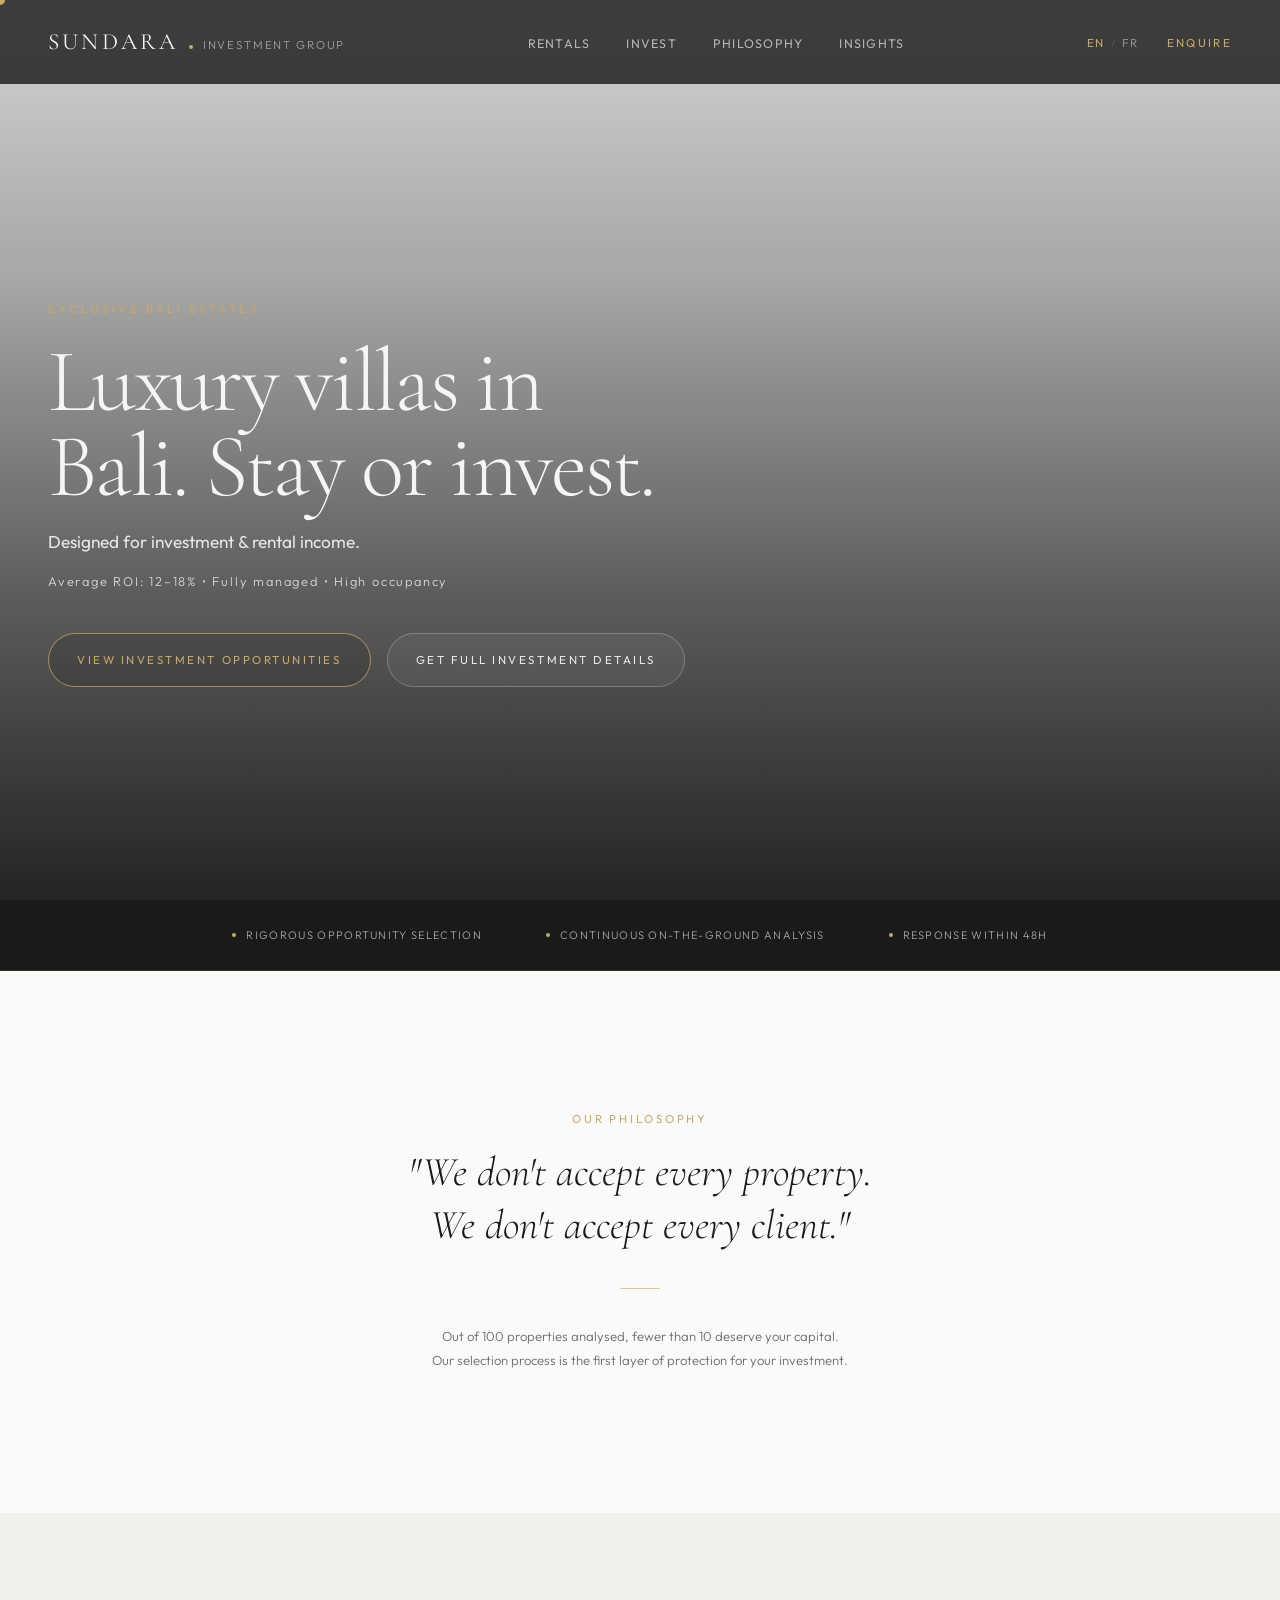
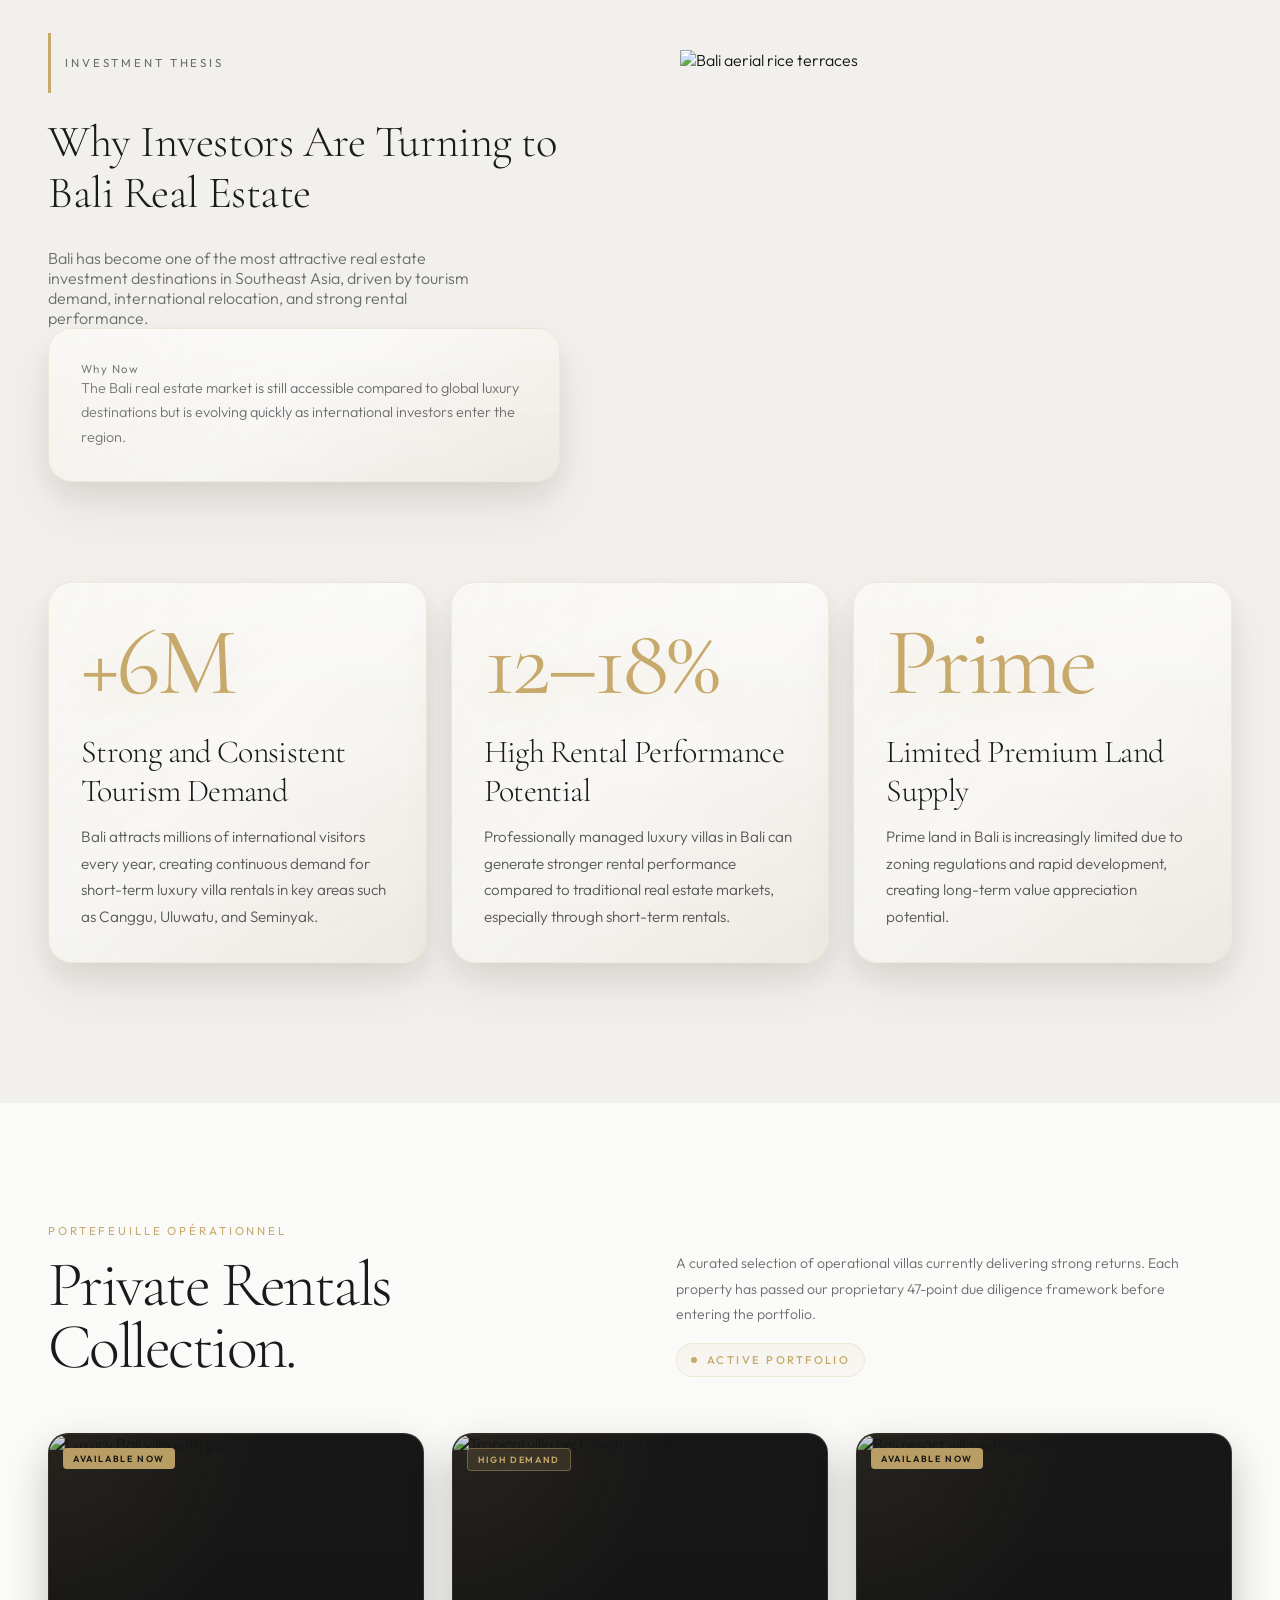
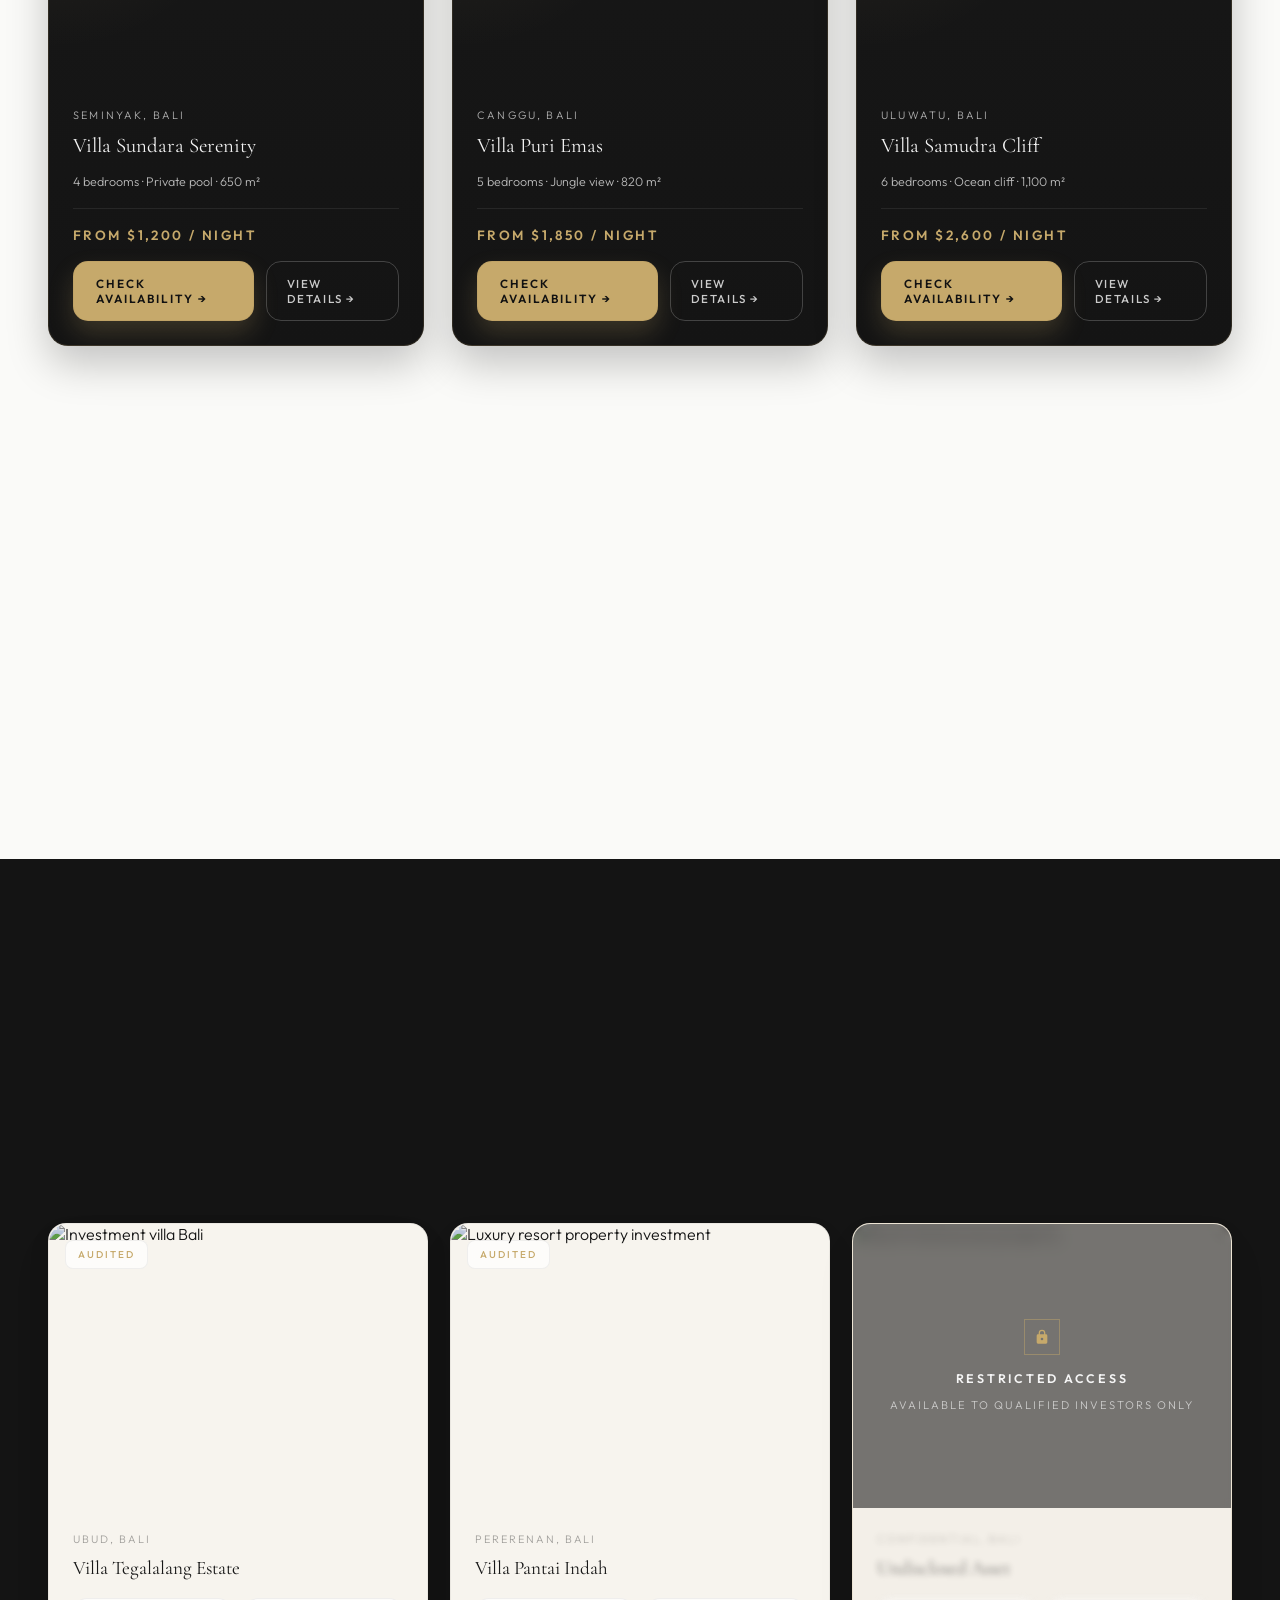
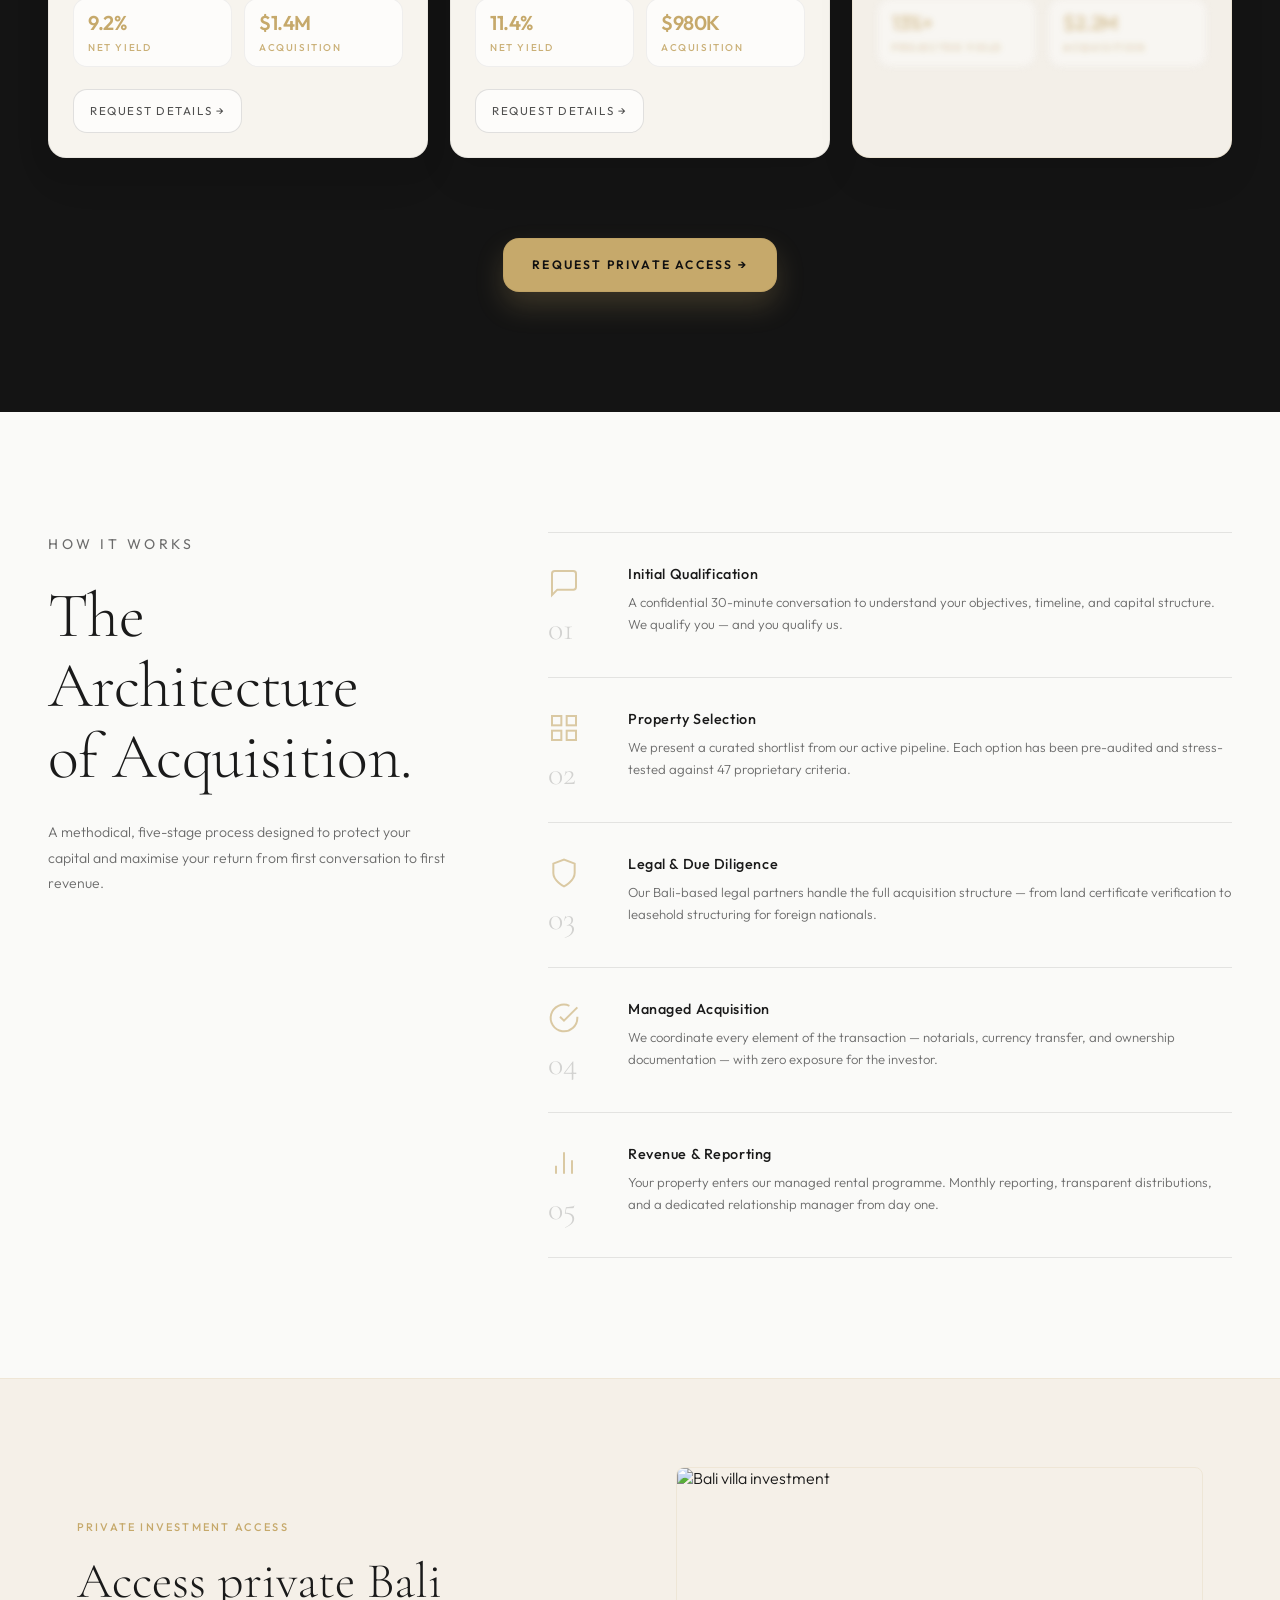
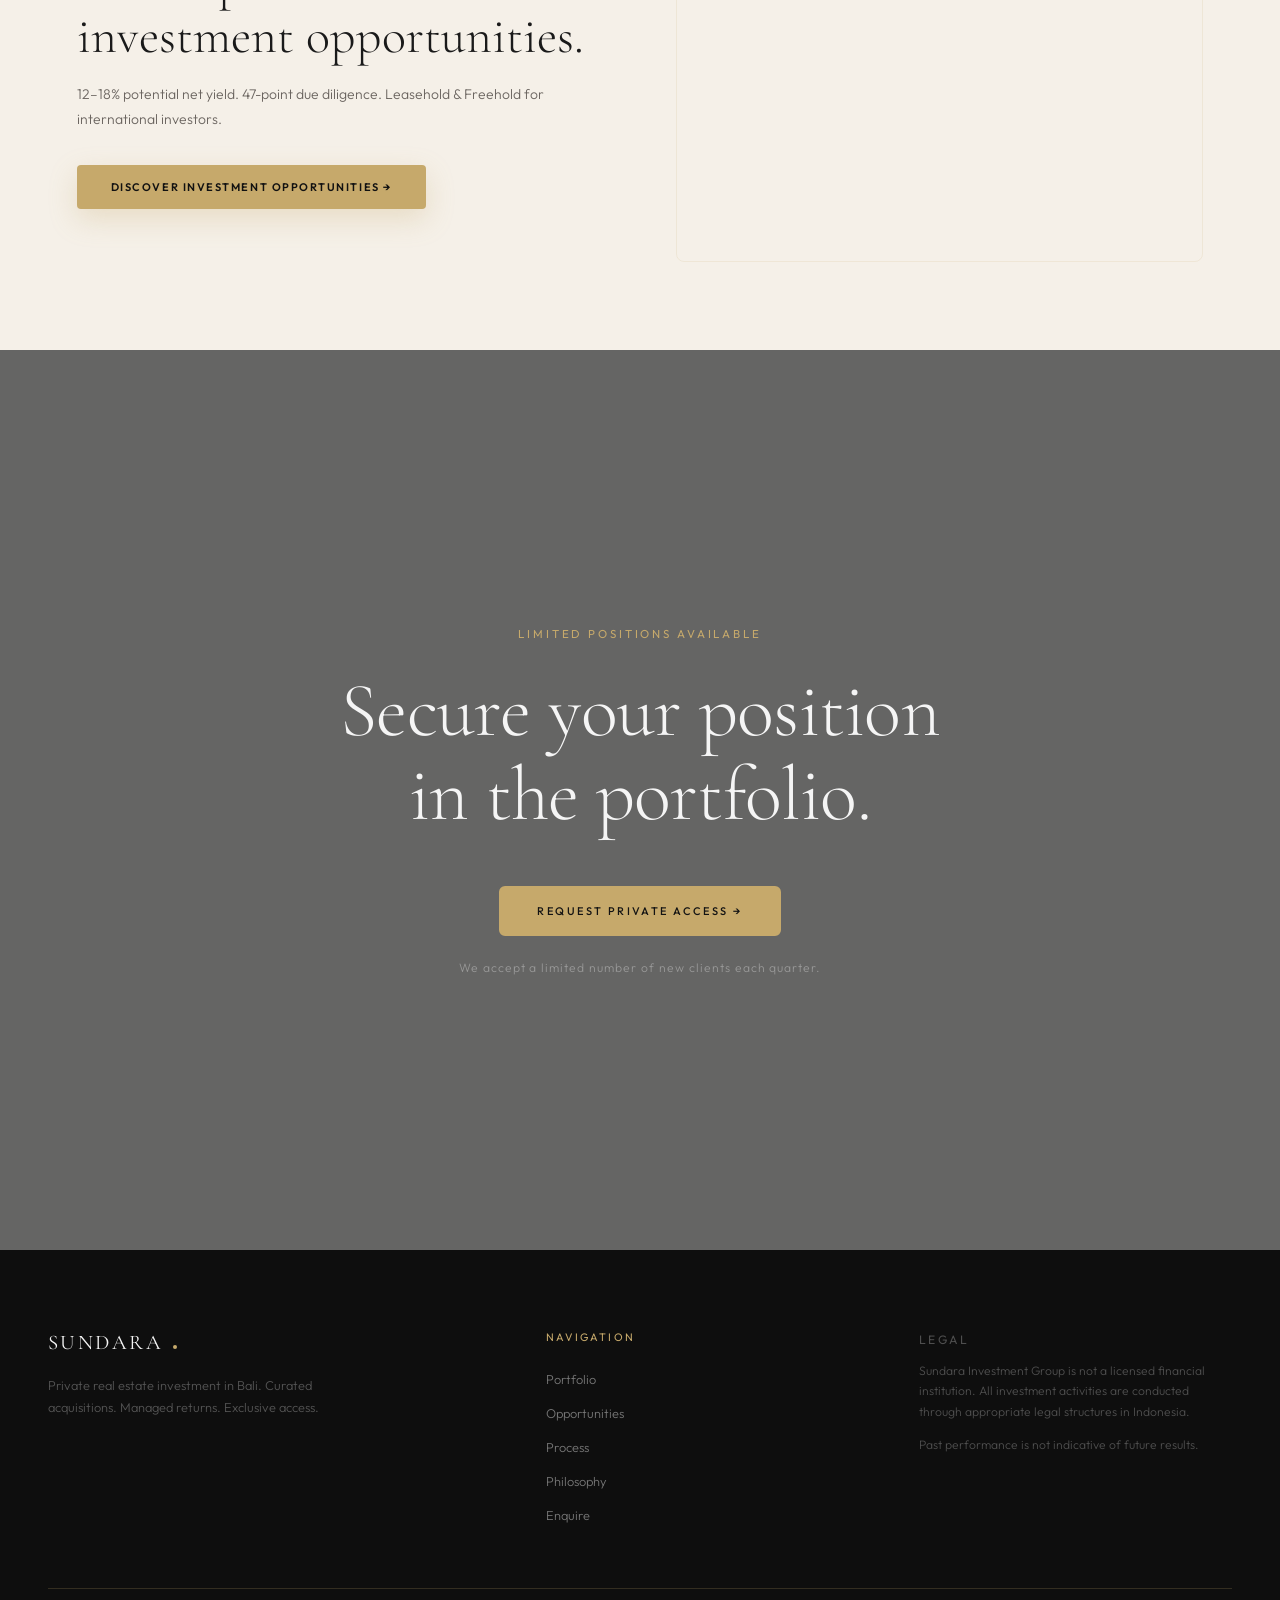
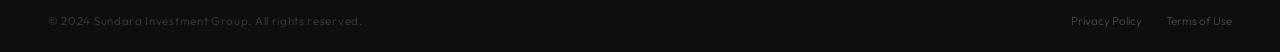
==== commit 420ec4e2: "fix(nav-mobile): clean mobile menu links — uniform 28px, no duplicate text Co-Authored-By: Claude So" ====
--- a/index.html
+++ b/index.html
@@ -44,54 +44,18 @@
     margin-bottom: 40px;
     gap: 0;
   ">
-    <a href="rentals.html" onclick="closeMobileMenu()" style="
-      font-family: 'Cormorant Garamond', serif;
-      font-size: 28px;
-      font-weight: 300;
-      color: #F5F5F5;
-      text-decoration: none;
-      padding: 16px 0;
-      border-bottom: 1px solid rgba(255,255,255,0.07);
-      display: block;
-      transition: color 0.3s, padding-left 0.3s;
-    " onmouseover="this.style.color='#C6A96B';this.style.paddingLeft='8px'"
-       onmouseout="this.style.color='#F5F5F5';this.style.paddingLeft='0'">
-      <span class="lang-en-inline">Portfolio</span><span class="lang-fr-inline">Portfolio</span>
-    </a>
-    <a href="rentals.html" onclick="closeMobileMenu()" style="font-family:'Cormorant Garamond',serif;font-size:26px;font-weight:300;color:#F5F5F5;text-decoration:none;padding:14px 0;border-bottom:1px solid rgba(255,255,255,0.07);display:block;">
+    <a href="rentals.html" onclick="closeMobileMenu()" style="font-family:'Cormorant Garamond',serif;font-size:28px;font-weight:300;color:#F5F5F5;text-decoration:none;padding:16px 0;border-bottom:1px solid rgba(255,255,255,0.07);display:block;">
       <span class="lang-en-inline">Rentals</span>
       <span class="lang-fr-inline">Locations</span>
     </a>
-    <a href="#why-bali" onclick="closeMobileMenu()" style="
-      font-family: 'Cormorant Garamond', serif;
-      font-size: 28px;
-      font-weight: 300;
-      color: #F5F5F5;
-      text-decoration: none;
-      padding: 16px 0;
-      border-bottom: 1px solid rgba(255,255,255,0.07);
-      display: block;
-    "><span class="lang-en-inline">Opportunities</span><span class="lang-fr-inline">Opportunités</span></a>
-    <a href="#process" onclick="closeMobileMenu()" style="
-      font-family: 'Cormorant Garamond', serif;
-      font-size: 28px;
-      font-weight: 300;
-      color: #F5F5F5;
-      text-decoration: none;
-      padding: 16px 0;
-      border-bottom: 1px solid rgba(255,255,255,0.07);
-      display: block;
-    "><span class="lang-en-inline">Process</span><span class="lang-fr-inline">Processus</span></a>
-    <a href="#positioning" onclick="closeMobileMenu()" style="
-      font-family: 'Cormorant Garamond', serif;
-      font-size: 28px;
-      font-weight: 300;
-      color: #F5F5F5;
-      text-decoration: none;
-      padding: 16px 0;
-      border-bottom: 1px solid rgba(255,255,255,0.07);
-      display: block;
-    "><span class="lang-en-inline">Philosophy</span><span class="lang-fr-inline">Philosophie</span></a>
+    <a href="invest.html" onclick="closeMobileMenu()" style="font-family:'Cormorant Garamond',serif;font-size:28px;font-weight:300;color:#F5F5F5;text-decoration:none;padding:16px 0;border-bottom:1px solid rgba(255,255,255,0.07);display:block;">
+      <span class="lang-en-inline">Invest</span>
+      <span class="lang-fr-inline">Investir</span>
+    </a>
+    <a href="#positioning" onclick="closeMobileMenu()" style="font-family:'Cormorant Garamond',serif;font-size:28px;font-weight:300;color:#F5F5F5;text-decoration:none;padding:16px 0;border-bottom:1px solid rgba(255,255,255,0.07);display:block;">
+      <span class="lang-en-inline">Philosophy</span>
+      <span class="lang-fr-inline">Philosophie</span>
+    </a>
     <a href="blog.html" onclick="closeMobileMenu()" style="font-family:'Cormorant Garamond',serif;font-size:28px;font-weight:300;color:#F5F5F5;text-decoration:none;padding:16px 0;border-bottom:1px solid rgba(255,255,255,0.07);display:block;">
       <span class="lang-en-inline">Insights</span>
       <span class="lang-fr-inline">Insights</span>
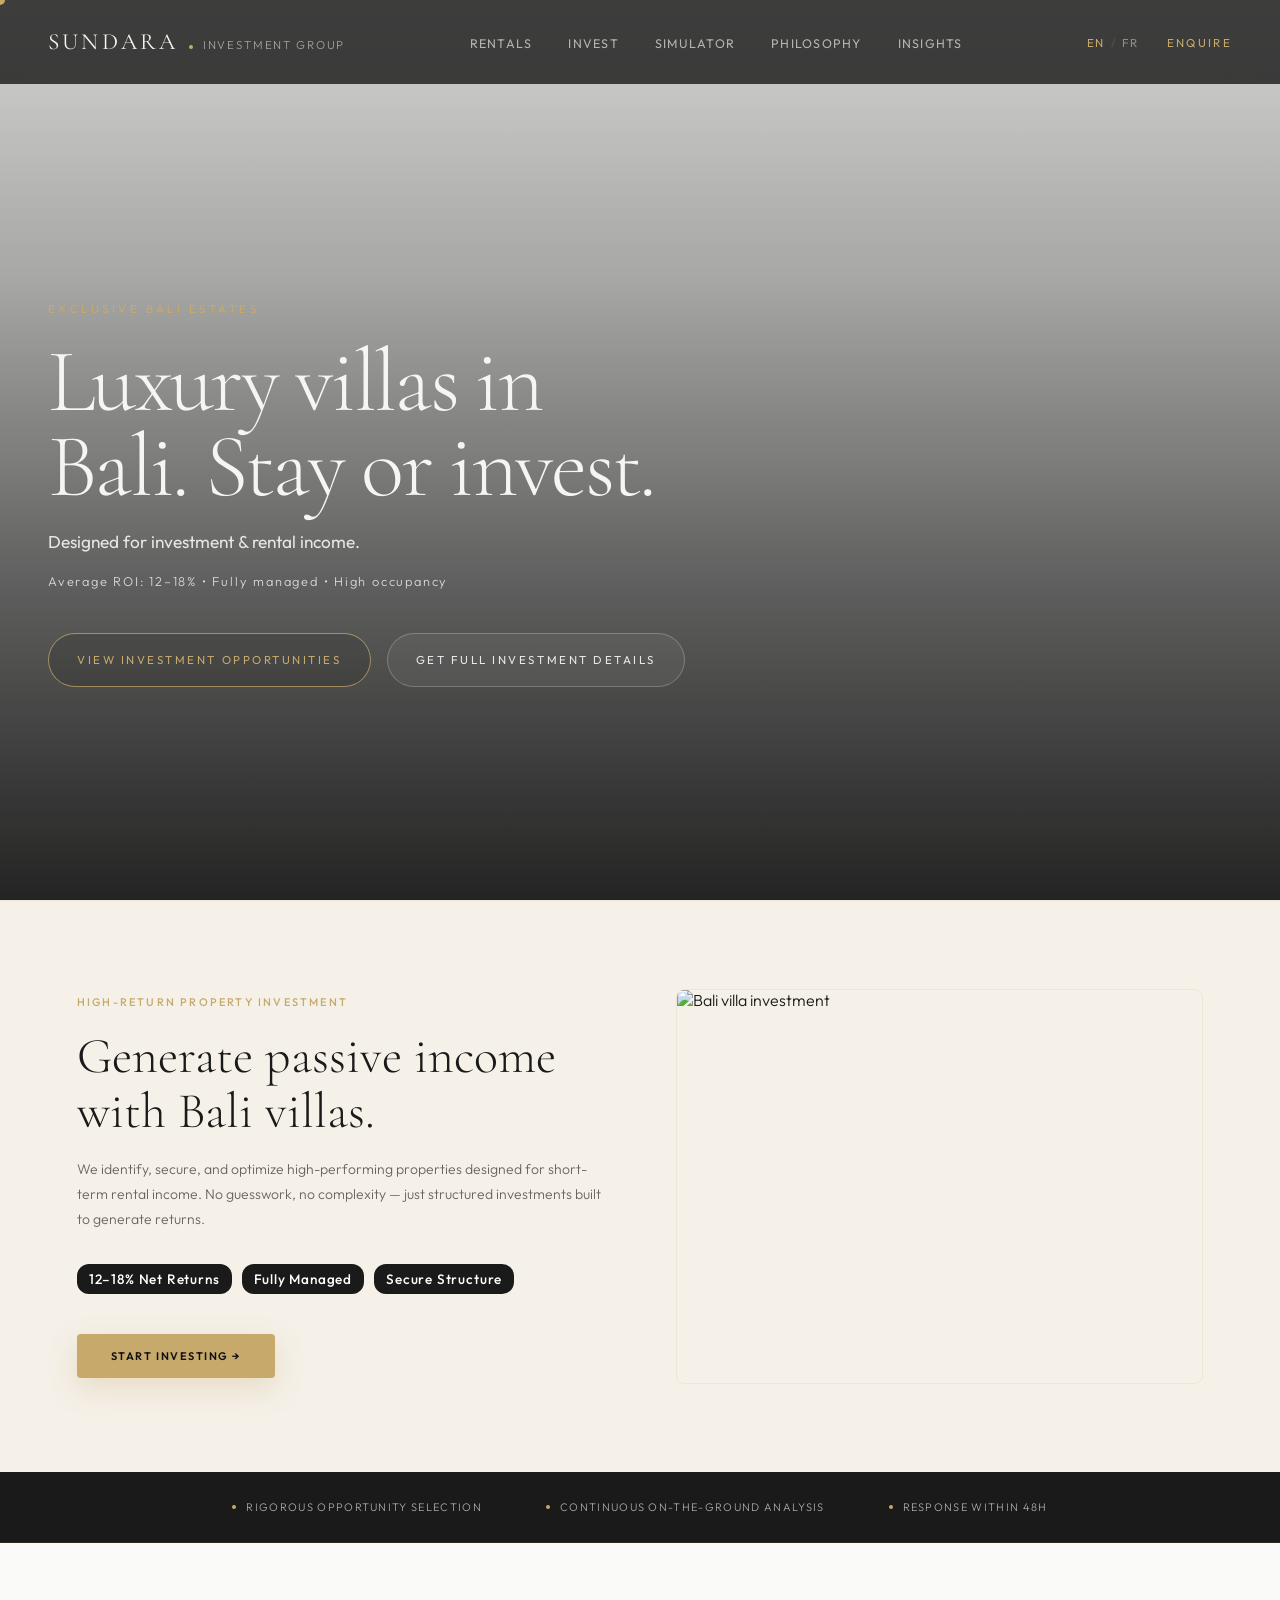
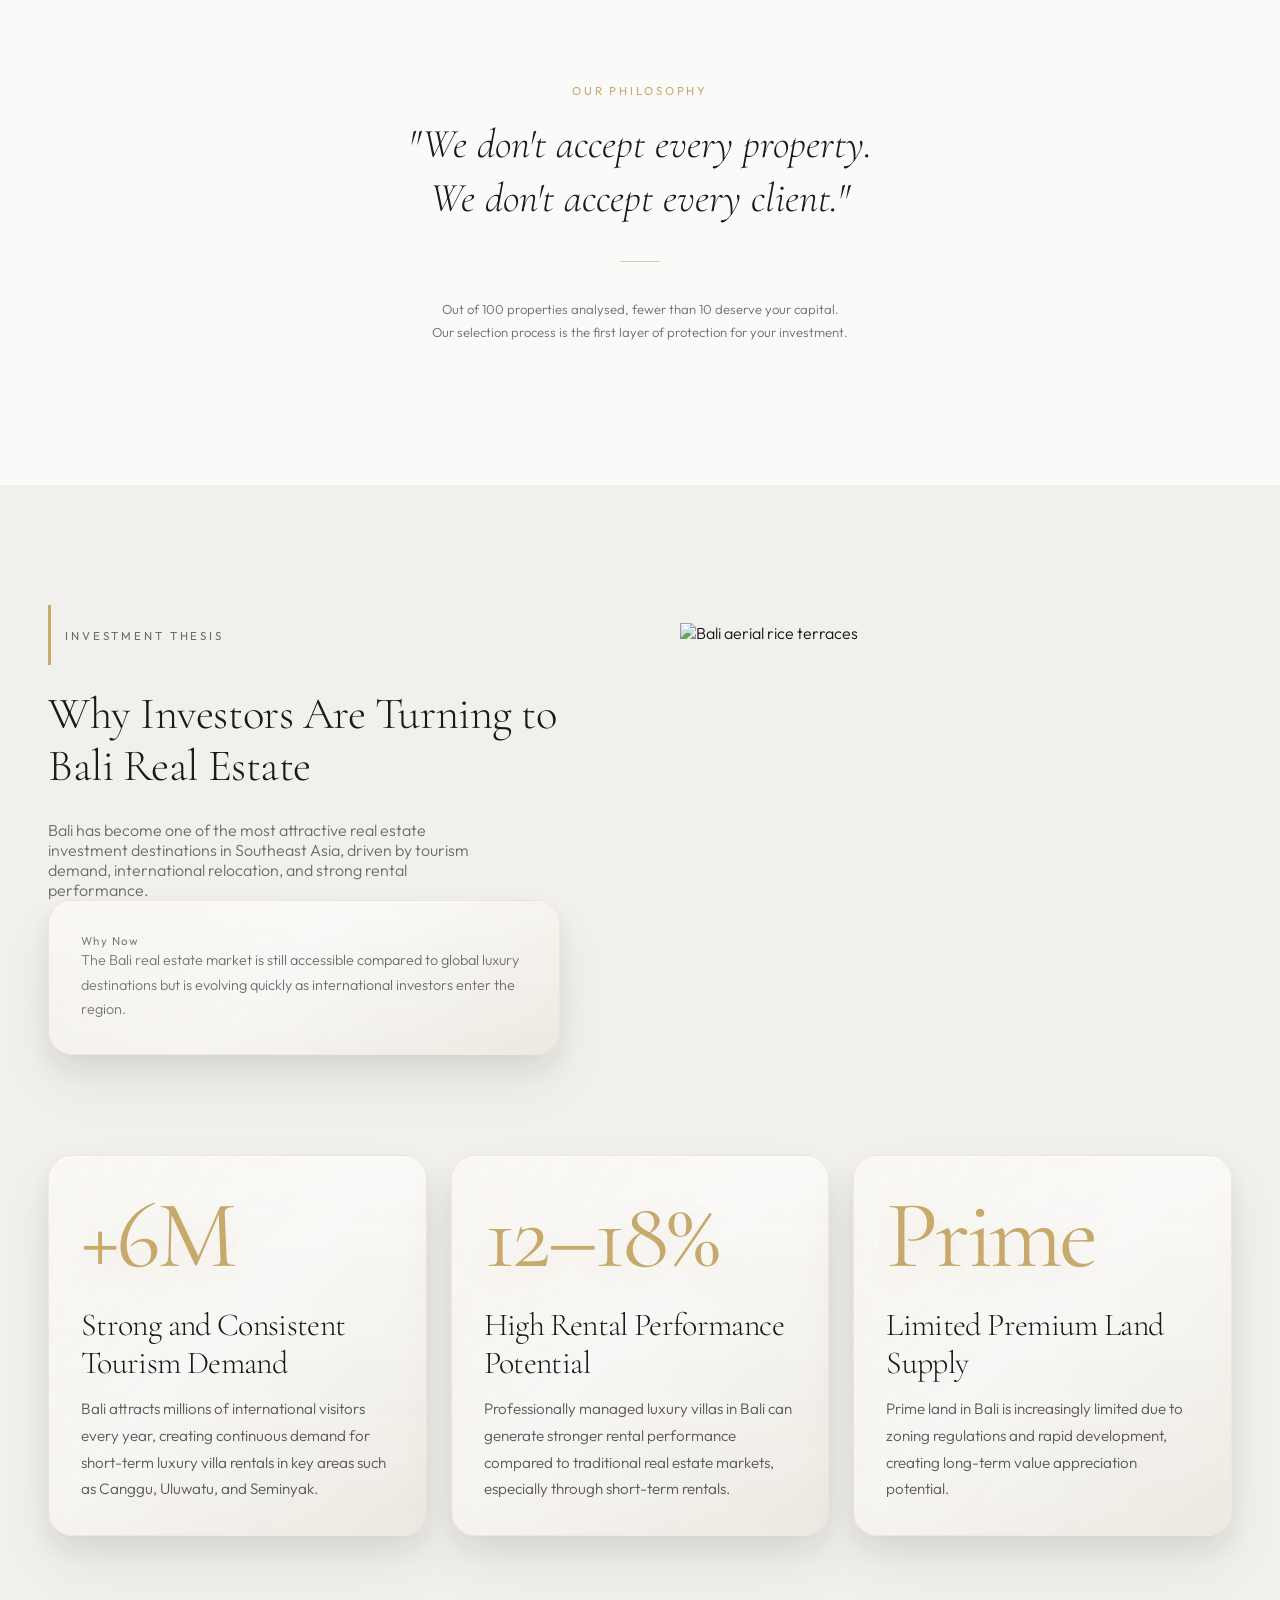
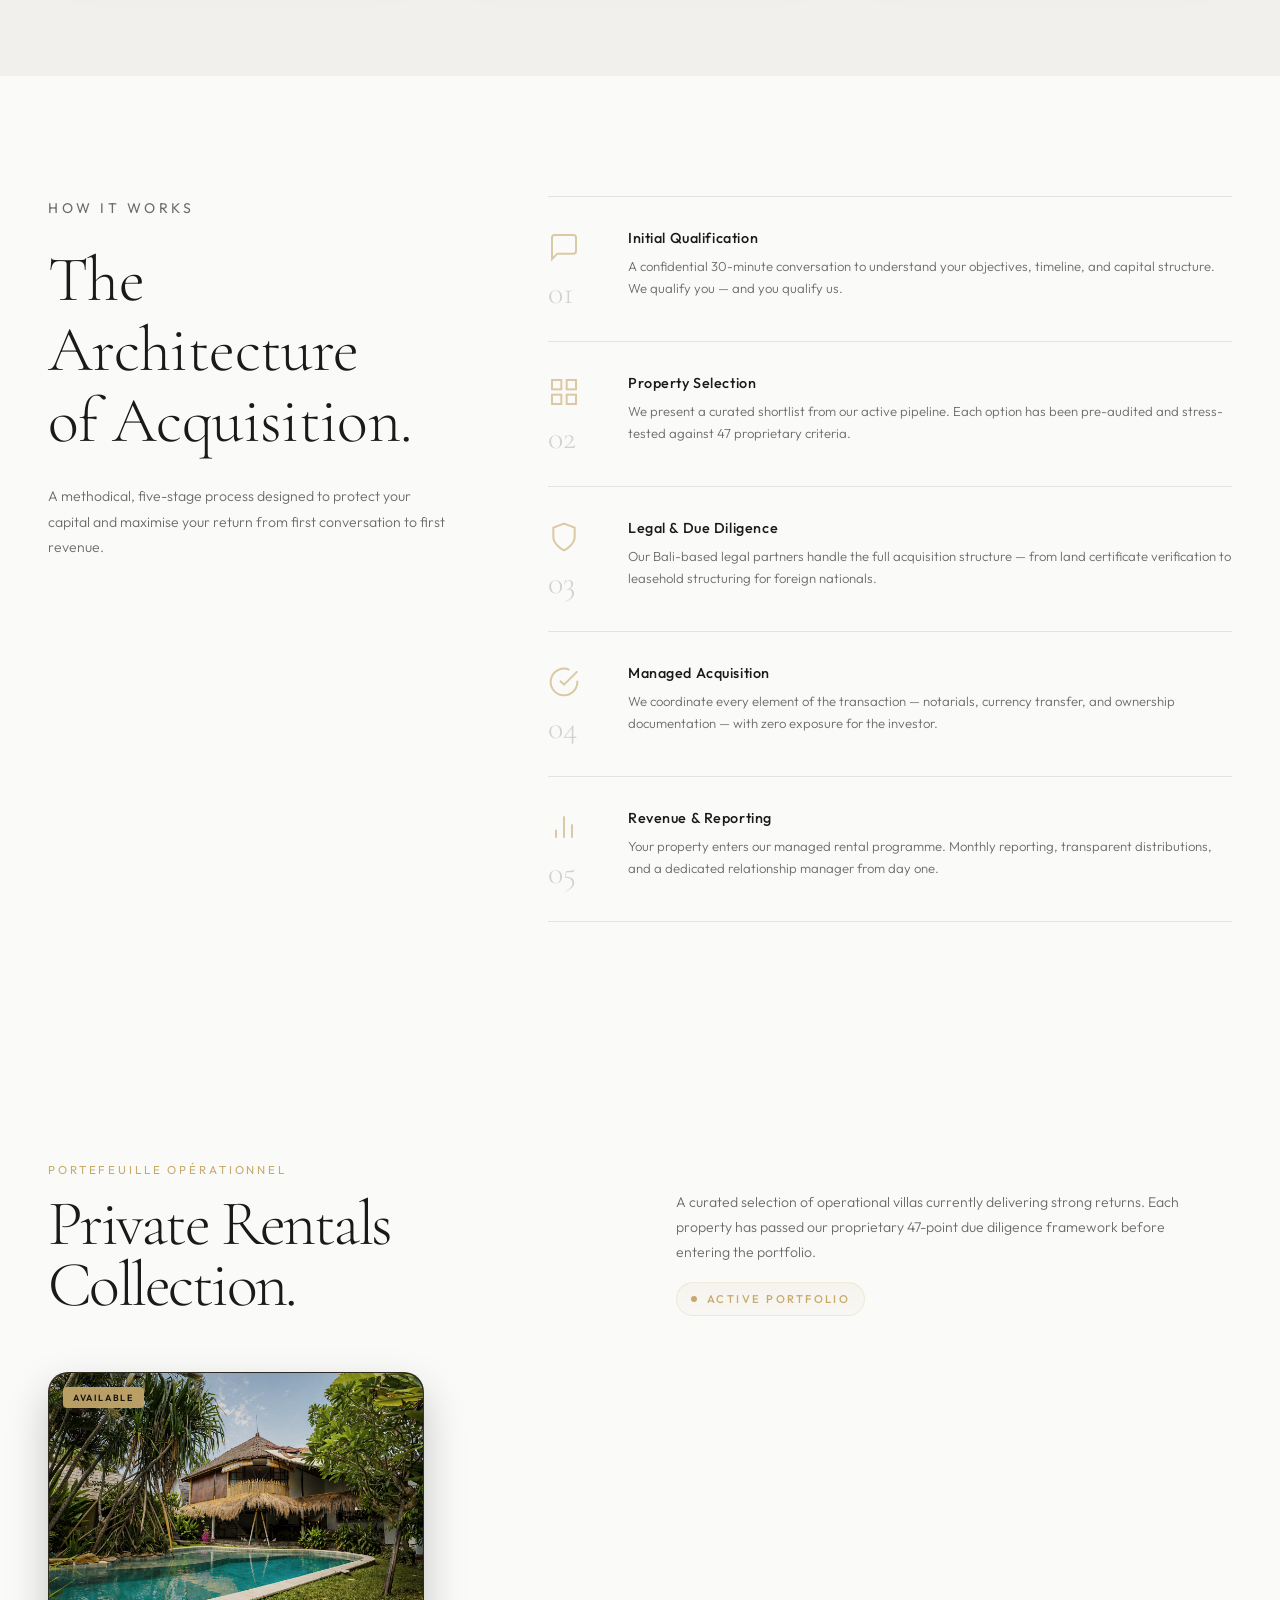
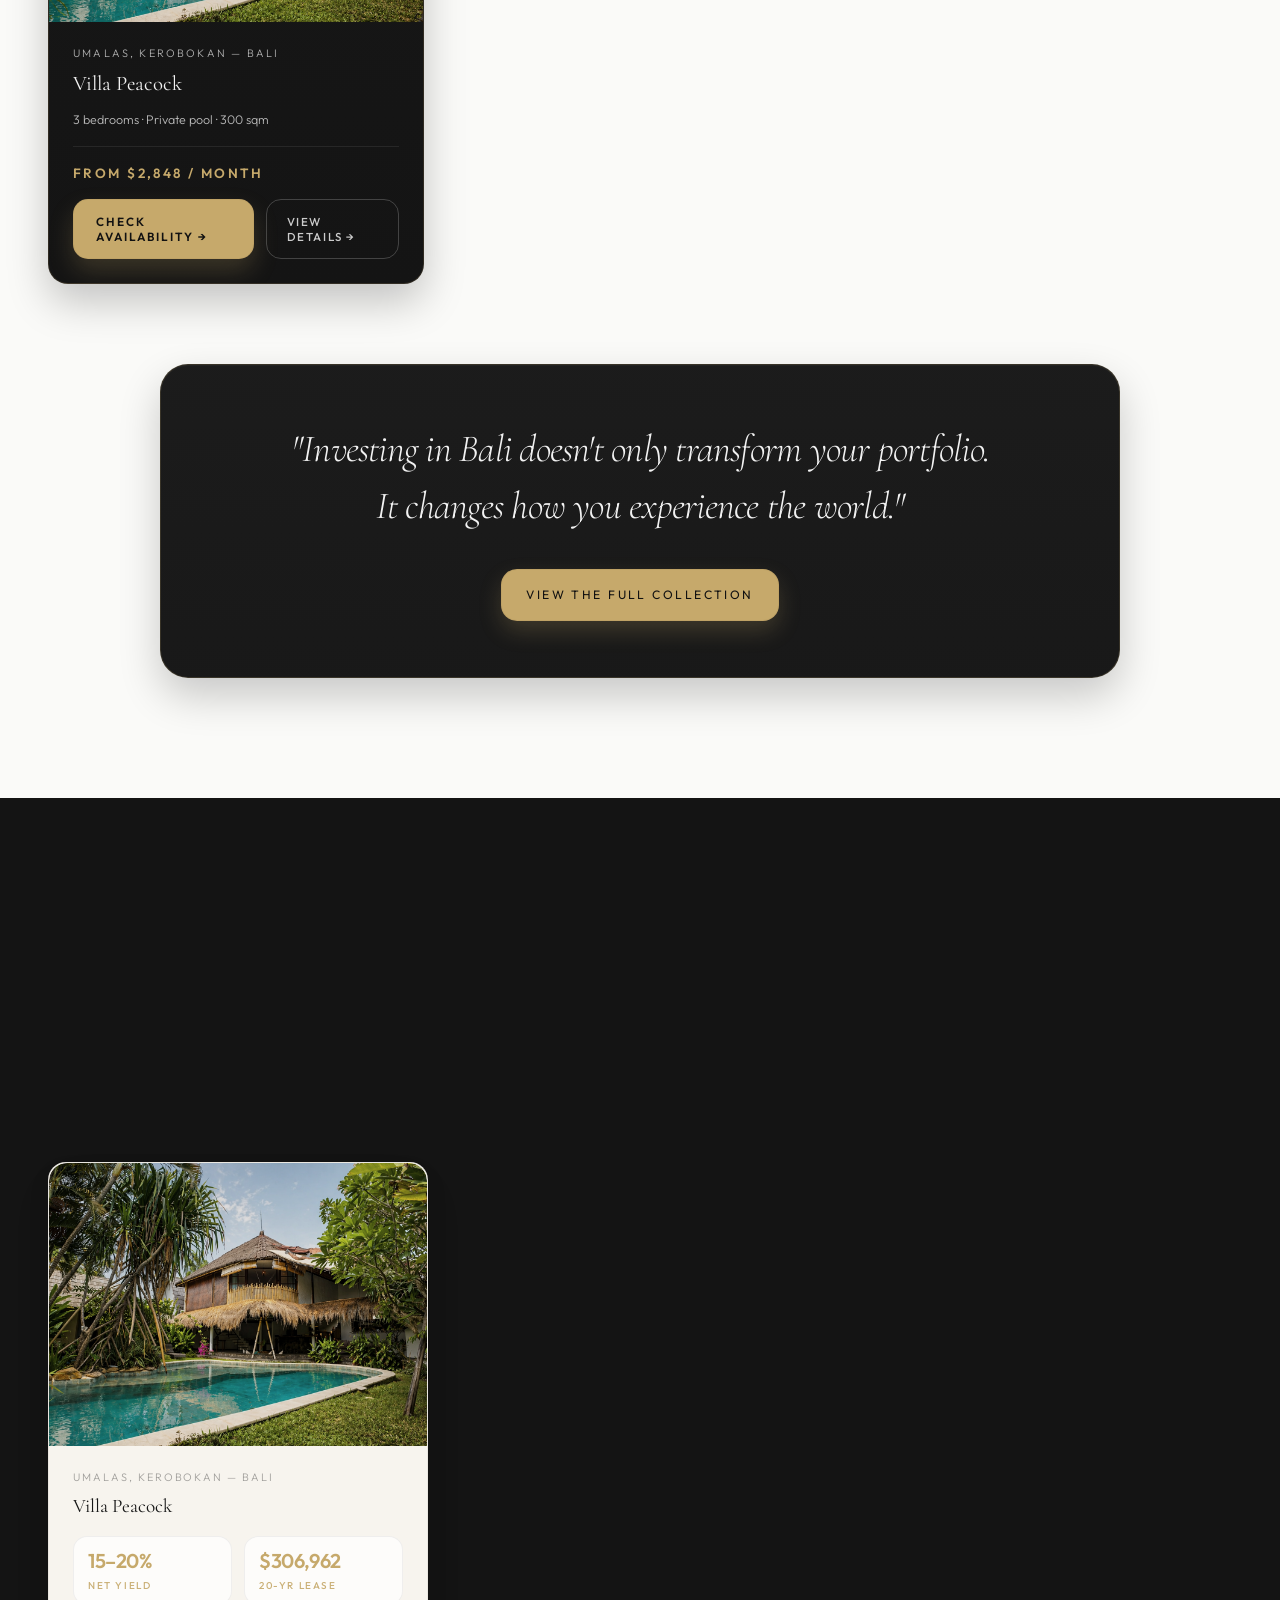
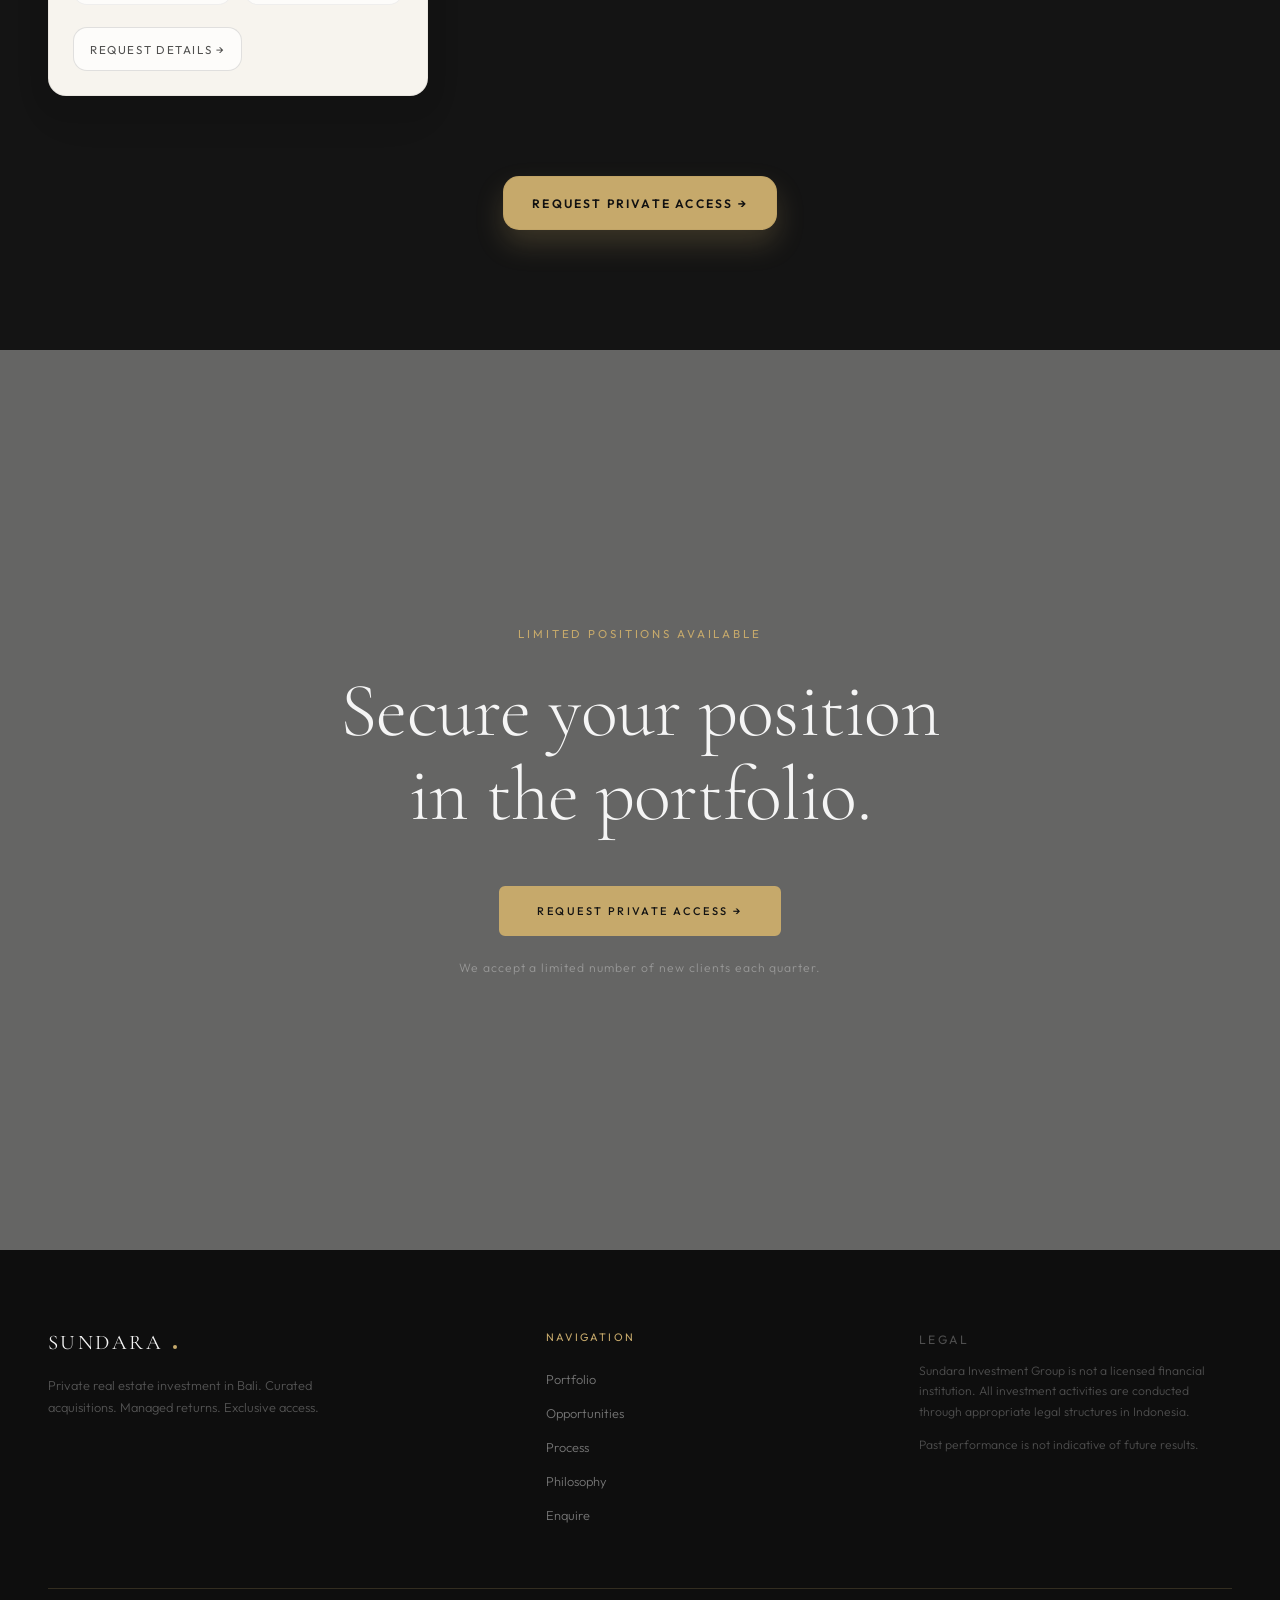
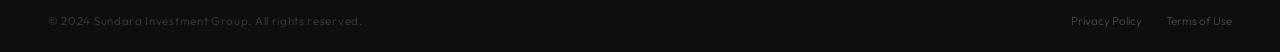
==== commit 963921b2: "feat: index.html branche sur villas.json - sections rentals et selection dynamiques Co-Authored-By: " ====
--- a/index.html
+++ b/index.html
@@ -10,6 +10,7 @@
 <link href="https://fonts.googleapis.com/css2?family=Cormorant+Garamond:ital,wght@0,300;0,400;0,500;1,300;1,400;1,500&family=Outfit:wght@300;400;500;600&display=swap" rel="stylesheet"/>
 <link rel="stylesheet" href="css/styles.css"/>
 <!-- styles loaded from css/styles.css -->
+<script src="js/villas.js"></script>
 </head>
 <body>
 
@@ -51,6 +52,10 @@
     <a href="invest.html" onclick="closeMobileMenu()" style="font-family:'Cormorant Garamond',serif;font-size:28px;font-weight:300;color:#F5F5F5;text-decoration:none;padding:16px 0;border-bottom:1px solid rgba(255,255,255,0.07);display:block;">
       <span class="lang-en-inline">Invest</span>
       <span class="lang-fr-inline">Investir</span>
+    </a>
+    <a href="simulator.html" onclick="closeMobileMenu()" style="font-family:'Cormorant Garamond',serif;font-size:28px;font-weight:300;color:#F5F5F5;text-decoration:none;padding:16px 0;border-bottom:1px solid rgba(255,255,255,0.07);display:block;">
+      <span class="lang-en-inline">Simulator</span>
+      <span class="lang-fr-inline">Simulateur</span>
     </a>
     <a href="#positioning" onclick="closeMobileMenu()" style="font-family:'Cormorant Garamond',serif;font-size:28px;font-weight:300;color:#F5F5F5;text-decoration:none;padding:16px 0;border-bottom:1px solid rgba(255,255,255,0.07);display:block;">
       <span class="lang-en-inline">Philosophy</span>
@@ -131,6 +136,7 @@
       <ul class="nav-links" role="list">
         <li><a href="rentals.html"><span class="lang-en-inline">Rentals</span><span class="lang-fr-inline">Locations</span></a></li>
         <li><a href="invest.html"><span class="lang-en-inline">Invest</span><span class="lang-fr-inline">Investir</span></a></li>
+        <li><a href="simulator.html"><span class="lang-en-inline">Simulator</span><span class="lang-fr-inline">Simulateur</span></a></li>
         <li><a href="#positioning"><span class="lang-en-inline">Philosophy</span><span class="lang-fr-inline">Philosophie</span></a></li>
         <li><a href="blog.html"><span class="lang-en-inline">Insights</span><span class="lang-fr-inline">Insights</span></a></li>
       </ul>
@@ -157,6 +163,7 @@
 <!-- ═══════════════════════════════════════
    2. HERO
 ═══════════════════════════════════════ -->
+<!-- HERO -->
 <section id="hero" aria-label="Hero">
   <div class="hero-bg" id="heroBg" role="img" aria-label="Luxury Bali villa with infinity pool"></div>
   <div class="hero-overlay" aria-hidden="true"></div>
@@ -173,7 +180,7 @@
       </h1>
       <p class="hero-subtext">
         <span class="lang-en-inline">Designed for investment &amp; rental income.</span>
-        <span class="lang-fr-inline">Conçues pour l’investissement et la location.</span>
+        <span class="lang-fr-inline">Conçues pour l'investissement et la location.</span>
       </p>
       <p class="hero-kpi">
         <span class="lang-en-inline">Average ROI: 12–18% • Fully managed • High occupancy</span>
@@ -182,17 +189,50 @@
       <div class="hero-actions">
         <a href="rentals.html" class="hero-btn hero-btn-primary">
           <span class="lang-en-inline">View Investment Opportunities</span>
-          <span class="lang-fr-inline">Voir les opportunités d’investissement</span>
+          <span class="lang-fr-inline">Voir les opportunités d'investissement</span>
         </a>
         <a href="contact.html" class="hero-btn hero-btn-secondary">
           <span class="lang-en-inline">Get Full Investment Details</span>
-          <span class="lang-fr-inline">Obtenir les détails d’investissement</span>
+          <span class="lang-fr-inline">Obtenir les détails d'investissement</span>
         </a>
       </div>
     </div>
   </div>
 </section>
 
+<!-- ═══════════════════════════════════════
+   10. INVEST TEASER
+═══════════════════════════════════════ -->
+<!-- INVEST TEASER -->
+<section class="idx-inv-teaser">
+  <div class="idx-inv-inner">
+    <div class="idx-inv-content reveal">
+      <p class="inv-eyebrow"><span class="lang-en-inline">High-Return Property Investment</span><span class="lang-fr-inline">Investissement Immobilier Rentable</span></p>
+      <h2 class="idx-inv-title"><span class="lang-en-inline">Generate passive income with Bali villas.</span><span class="lang-fr-inline">Générez des revenus passifs avec des villas à Bali.</span></h2>
+      <p class="idx-inv-desc"><span class="lang-en-inline">We identify, secure, and optimize high-performing properties designed for short-term rental income. No guesswork, no complexity — just structured investments built to generate returns.</span><span class="lang-fr-inline">Nous identifions, sécurisons et optimisons des biens à fort rendement locatif. Aucun hasard, aucune complexité — uniquement des investissements structurés pour performer.</span></p>
+      <div class="inv-proof-pills">
+        <span class="pill">
+          <span class="lang-en-inline">12–18% Net Returns</span>
+          <span class="lang-fr-inline">Rendement net 12–18%</span>
+        </span>
+        <span class="pill">
+          <span class="lang-en-inline">Fully Managed</span>
+          <span class="lang-fr-inline">Gestion complète</span>
+        </span>
+        <span class="pill">
+          <span class="lang-en-inline">Secure Structure</span>
+          <span class="lang-fr-inline">Structure sécurisée</span>
+        </span>
+      </div>
+      <a href="invest.html" class="inv-btn-gold"><span class="lang-en-inline">Start Investing →</span><span class="lang-fr-inline">Commencer à investir →</span></a>
+    </div>
+    <div class="idx-inv-img reveal">
+      <img src="images/hero-invest.jpg" alt="Bali villa investment" loading="lazy">
+    </div>
+  </div>
+</section>
+
+<!-- PROOF -->
 <!-- ─── TRUST BAR ─── -->
 <section class="trust-bar">
   <div class="trust-item">
@@ -246,8 +286,8 @@
         </div>
         <div class="lang-fr">
           <p class="eyebrow">Thèse d'Investissement</p>
-          <h2 class="display-md reveal-left reveal-d1" id="whybali-heading-fr">Pourquoi les investisseurs se tournent vers l’immobilier à Bali</h2>
-          <p class="reveal reveal-d2">Bali est devenue l’une des destinations les plus attractives pour l’investissement immobilier en Asie du Sud-Est, portée par le tourisme, les expatriations et la performance locative.</p>
+          <h2 class="display-md reveal-left reveal-d1" id="whybali-heading-fr">Pourquoi les investisseurs se tournent vers l'immobilier à Bali</h2>
+          <p class="reveal reveal-d2">Bali est devenue l'une des destinations les plus attractives pour l'investissement immobilier en Asie du Sud-Est, portée par le tourisme, les expatriations et la performance locative.</p>
         </div>
 
         <div class="stat-item reveal reveal-d3">
@@ -257,7 +297,7 @@
           </div>
           <div class="lang-fr">
             <p class="label-sm gold-text">Pourquoi maintenant</p>
-            <p class="body-md">Le marché immobilier de Bali reste accessible comparé aux destinations premium mondiales, mais évolue rapidement avec l’arrivée d’investisseurs internationaux.</p>
+            <p class="body-md">Le marché immobilier de Bali reste accessible comparé aux destinations premium mondiales, mais évolue rapidement avec l'arrivée d'investisseurs internationaux.</p>
           </div>
         </div>
       </div>
@@ -316,331 +356,9 @@
 </section>
 
 <!-- ═══════════════════════════════════════
-   5. PRIVATE RENTALS COLLECTION
-═══════════════════════════════════════ -->
-<section id="rentals" aria-labelledby="rentals-heading">
-  <div class="container">
-    <div class="rentals-header">
-      <div class="reveal">
-        <p class="eyebrow">Portefeuille Opérationnel</p>
-        <h2 class="display-lg reveal" id="rentals-heading" style="margin-top: 16px;">
-          <span class="lang-en-inline">Private Rentals<br>Collection.</span>
-          <span class="lang-fr-inline">Collection<br>Locations Privées.</span>
-        </h2>
-      </div>
-      <div class="rentals-header-right reveal reveal-d2">
-        <p>
-          <span class="lang-en-inline">A curated selection of operational villas currently delivering strong returns. Each property has passed our proprietary 47-point due diligence framework before entering the portfolio.</span>
-          <span class="lang-fr-inline">Une sélection curatée de villas opérationnelles générant actuellement des rendements solides. Chaque propriété a franchi notre cadre de due diligence propriétaire en 47 points avant d'entrer dans le portefeuille.</span>
-        </p>
-        <span class="active-badge">
-          <span class="active-dot" aria-hidden="true"></span>
-          Active Portfolio
-        </span>
-      </div>
-    </div>
-
-    <!-- Villa cards -->
-    <div class="villa-cards">
-      <!-- Card 1 -->
-      <article class="villa-card reveal" onclick="window.location='rentals.html'" style="cursor:pointer;">
-        <div class="villa-card-img card-image" style="position:relative;">
-          <div class="availability-badge">
-            <span class="lang-en-inline">Available Now</span>
-            <span class="lang-fr-inline">Disponible Maintenant</span>
-          </div>
-          <img
-            src="https://images.unsplash.com/photo-1582268611958-ebfd161ef9cf?w=800&q=80"
-            alt="Luxury Bali villa with pool"
-            loading="lazy" width="800" height="533"
-          />
-        </div>
-        <div class="villa-card-body">
-          <div class="villa-card-topline">
-            <p class="villa-location">Seminyak, Bali</p>
-          </div>
-          <h3 class="villa-name">Villa Sundara Serenity</h3>
-          <p class="villa-specs">
-            <span class="lang-en-inline">4 bedrooms · Private pool · 650 m²</span>
-            <span class="lang-fr-inline">4 chambres · Piscine privée · 650 m²</span>
-          </p>
-          <div class="villa-card-footer">
-            <p class="villa-price">
-              <span class="lang-en-inline">From $1,200 / night</span>
-              <span class="lang-fr-inline">À partir de 1 200 $ / nuit</span>
-            </p>
-            <div class="rentals-card-actions">
-              <a href="contact.html?type=rental" class="btn-secondary rentals-primary-cta" onclick="event.stopPropagation()">
-                <span class="lang-en-inline">Check availability →</span>
-                <span class="lang-fr-inline">Vérifier disponibilités →</span>
-              </a>
-              <a href="rentals.html" class="rentals-secondary-cta" onclick="event.stopPropagation()">
-                <span class="lang-en-inline">View Details →</span>
-                <span class="lang-fr-inline">Voir les détails →</span>
-              </a>
-            </div>
-          </div>
-        </div>
-      </article>
-      <!-- Card 2 -->
-      <article class="villa-card reveal" onclick="window.location='rentals.html'" style="cursor:pointer;">
-        <div class="villa-card-img card-image" style="position:relative;">
-          <div class="availability-badge badge-demand">
-            <span class="lang-en-inline">High Demand</span>
-            <span class="lang-fr-inline">Forte Demande</span>
-          </div>
-          <img
-            src="https://images.unsplash.com/photo-1571896349842-33c89424de2d?w=800&q=80"
-            alt="Tropical villa architecture Bali"
-            loading="lazy" width="800" height="533"
-          />
-        </div>
-        <div class="villa-card-body">
-          <div class="villa-card-topline">
-            <p class="villa-location">Canggu, Bali</p>
-          </div>
-          <h3 class="villa-name">Villa Puri Emas</h3>
-          <p class="villa-specs">
-            <span class="lang-en-inline">5 bedrooms · Jungle view · 820 m²</span>
-            <span class="lang-fr-inline">5 chambres · Vue jungle · 820 m²</span>
-          </p>
-          <div class="villa-card-footer">
-            <p class="villa-price">
-              <span class="lang-en-inline">From $1,850 / night</span>
-              <span class="lang-fr-inline">À partir de 1 850 $ / nuit</span>
-            </p>
-            <div class="rentals-card-actions">
-              <a href="contact.html?type=rental" class="btn-secondary rentals-primary-cta" onclick="event.stopPropagation()">
-                <span class="lang-en-inline">Check availability →</span>
-                <span class="lang-fr-inline">Vérifier disponibilités →</span>
-              </a>
-              <a href="rentals.html" class="rentals-secondary-cta" onclick="event.stopPropagation()">
-                <span class="lang-en-inline">View Details →</span>
-                <span class="lang-fr-inline">Voir les détails →</span>
-              </a>
-            </div>
-          </div>
-        </div>
-      </article>
-      <!-- Card 3 -->
-      <article class="villa-card reveal" onclick="window.location='rentals.html'" style="cursor:pointer;">
-        <div class="villa-card-img card-image" style="position:relative;">
-          <div class="availability-badge">
-            <span class="lang-en-inline">Available Now</span>
-            <span class="lang-fr-inline">Disponible Maintenant</span>
-          </div>
-          <img
-            src="https://images.unsplash.com/photo-1520250497591-112f2f40a3f4?w=800&q=80"
-            alt="Bali resort villa with ocean view"
-            loading="lazy" width="800" height="533"
-          />
-        </div>
-        <div class="villa-card-body">
-          <div class="villa-card-topline">
-            <p class="villa-location">Uluwatu, Bali</p>
-          </div>
-          <h3 class="villa-name">Villa Samudra Cliff</h3>
-          <p class="villa-specs">
-            <span class="lang-en-inline">6 bedrooms · Ocean cliff · 1,100 m²</span>
-            <span class="lang-fr-inline">6 chambres · Falaise océan · 1 100 m²</span>
-          </p>
-          <div class="villa-card-footer">
-            <p class="villa-price">
-              <span class="lang-en-inline">From $2,600 / night</span>
-              <span class="lang-fr-inline">À partir de 2 600 $ / nuit</span>
-            </p>
-            <div class="rentals-card-actions">
-              <a href="contact.html?type=rental" class="btn-secondary rentals-primary-cta" onclick="event.stopPropagation()">
-                <span class="lang-en-inline">Check availability →</span>
-                <span class="lang-fr-inline">Vérifier disponibilités →</span>
-              </a>
-              <a href="rentals.html" class="rentals-secondary-cta" onclick="event.stopPropagation()">
-                <span class="lang-en-inline">View Details →</span>
-                <span class="lang-fr-inline">Voir les détails →</span>
-              </a>
-            </div>
-          </div>
-        </div>
-      </article>
-    </div>
-
-    <!-- Quote -->
-    <div class="rentals-quote reveal">
-      <p>
-        <span class="lang-en-inline">"Investing in Bali doesn't only transform your portfolio.<br>It changes how you experience the world."</span>
-        <span class="lang-fr-inline">« Investir à Bali ne transforme pas seulement votre portefeuille.<br>Cela change la façon dont vous vivez le monde. »</span>
-      </p>
-      <a href="rentals.html" class="rentals-quote-cta">
-        <span class="lang-en-inline">View the full collection</span>
-        <span class="lang-fr-inline">Voir toute la collection</span>
-      </a>
-    </div>
-  </div>
-</section>
-
-<!-- ═══════════════════════════════════════
-   6. SUNDARA SELECTION (DARK)
-═══════════════════════════════════════ -->
-<section id="selection" aria-labelledby="selection-heading">
-  <div class="container">
-    <div class="selection-header">
-      <div class="selection-title reveal">
-        <p class="eyebrow">
-          <span class="lang-en-inline">Sundara Selection</span>
-          <span class="lang-fr-inline">Sélection Sundara</span>
-        </p>
-        <h2 class="display-lg" id="selection-heading" style="margin-top: 16px; color: var(--white);">
-          <span class="lang-en-inline">Investment-grade<br>properties.</span>
-          <span class="lang-fr-inline">Propriétés<br>d'investissement.</span>
-        </h2>
-      </div>
-      <p class="selection-desc reveal reveal-d2">
-        <span class="lang-en-inline">Our selection of acquisition-ready properties. Each one has been audited, valued, and stress-tested. Access is granted on a case-by-case basis.</span>
-        <span class="lang-fr-inline">Notre sélection de propriétés prêtes à l'acquisition. Chacune a été auditée, évaluée et soumise à des tests de résistance. L'accès est accordé au cas par cas.</span>
-      </p>
-    </div>
-
-    <div class="selection-cards">
-      <!-- Card 1 -->
-      <article class="sel-card reveal reveal-delay-1">
-        <div class="sel-card-img">
-          <span class="audit-badge">
-            <span class="lang-en-inline">Audited</span>
-            <span class="lang-fr-inline">Audité</span>
-          </span>
-          <img
-            src="https://images.unsplash.com/photo-1613977257363-707ba9348227?w=800&q=80"
-            alt="Investment villa Bali"
-            loading="lazy" width="800" height="600"
-          />
-        </div>
-        <div class="sel-card-body">
-          <p class="sel-card-location">Ubud, Bali</p>
-          <h3 class="sel-card-name">Villa Tegalalang Estate</h3>
-          <div class="sel-card-metrics">
-            <div class="metric-item">
-              <div class="metric-value">9.2%</div>
-              <div class="metric-label">
-                <span class="lang-en-inline">Net yield</span>
-                <span class="lang-fr-inline">Rendement net</span>
-              </div>
-            </div>
-            <div class="metric-item">
-              <div class="metric-value">$1.4M</div>
-              <div class="metric-label">
-                <span class="lang-en-inline">Acquisition</span>
-                <span class="lang-fr-inline">Acquisition</span>
-              </div>
-            </div>
-          </div>
-          <a href="contact.html?type=investment" class="villa-cta selection-secondary-cta">
-            <span class="lang-en-inline">Request details →</span>
-            <span class="lang-fr-inline">Demander les détails →</span>
-          </a>
-        </div>
-      </article>
-
-      <!-- Card 2 -->
-      <article class="sel-card reveal reveal-delay-2">
-        <div class="sel-card-img">
-          <span class="audit-badge">
-            <span class="lang-en-inline">Audited</span>
-            <span class="lang-fr-inline">Audité</span>
-          </span>
-          <img
-            src="https://images.unsplash.com/photo-1602343168117-bb8ffe3e2e9f?w=800&q=80"
-            alt="Luxury resort property investment"
-            loading="lazy" width="800" height="600"
-          />
-        </div>
-        <div class="sel-card-body">
-          <p class="sel-card-location">Pererenan, Bali</p>
-          <h3 class="sel-card-name">Villa Pantai Indah</h3>
-          <div class="sel-card-metrics">
-            <div class="metric-item">
-              <div class="metric-value">11.4%</div>
-              <div class="metric-label">
-                <span class="lang-en-inline">Net yield</span>
-                <span class="lang-fr-inline">Rendement net</span>
-              </div>
-            </div>
-            <div class="metric-item">
-              <div class="metric-value">$980K</div>
-              <div class="metric-label">
-                <span class="lang-en-inline">Acquisition</span>
-                <span class="lang-fr-inline">Acquisition</span>
-              </div>
-            </div>
-          </div>
-          <a href="contact.html?type=investment" class="villa-cta selection-secondary-cta">
-            <span class="lang-en-inline">Request details →</span>
-            <span class="lang-fr-inline">Demander les détails →</span>
-          </a>
-        </div>
-      </article>
-
-      <!-- Card 3 — Restricted -->
-      <article class="sel-card restricted reveal reveal-delay-3">
-        <div class="sel-card-img">
-          <img
-            src="https://images.unsplash.com/photo-1613977257363-707ba9348227?w=800&q=80"
-            alt="Restricted access property"
-            loading="lazy" width="800" height="600"
-          />
-          <div class="restricted-overlay">
-            <div class="lock-icon" aria-hidden="true">
-              <svg viewBox="0 0 24 24" xmlns="http://www.w3.org/2000/svg" aria-hidden="true">
-                <path d="M18 8h-1V6A5 5 0 0 0 7 6v2H6a2 2 0 0 0-2 2v10a2 2 0 0 0 2 2h12a2 2 0 0 0 2-2V10a2 2 0 0 0-2-2zm-6 9a2 2 0 1 1 0-4 2 2 0 0 1 0 4zm3.1-9H8.9V6a3.1 3.1 0 0 1 6.2 0v2z"/>
-              </svg>
-            </div>
-            <strong>
-              <span class="lang-en-inline">Restricted Access</span>
-              <span class="lang-fr-inline">Accès Restreint</span>
-            </strong>
-            <p>
-              <span class="lang-en-inline">Available to qualified investors only</span>
-              <span class="lang-fr-inline">Réservé aux investisseurs qualifiés</span>
-            </p>
-          </div>
-        </div>
-        <div class="sel-card-body restricted-body">
-          <p class="sel-card-location">Confidential, Bali</p>
-          <h3 class="sel-card-name">
-            <span class="lang-en-inline">Undisclosed Asset</span>
-            <span class="lang-fr-inline">Actif Confidentiel</span>
-          </h3>
-          <div class="sel-card-metrics">
-            <div class="metric-item">
-              <div class="metric-value">13%+</div>
-              <div class="metric-label">
-                <span class="lang-en-inline">Projected yield</span>
-                <span class="lang-fr-inline">Rendement projeté</span>
-              </div>
-            </div>
-            <div class="metric-item">
-              <div class="metric-value">$2.2M</div>
-              <div class="metric-label">
-                <span class="lang-en-inline">Acquisition</span>
-                <span class="lang-fr-inline">Acquisition</span>
-              </div>
-            </div>
-          </div>
-        </div>
-      </article>
-    </div>
-
-    <div class="selection-cta reveal">
-      <a href="contact.html?type=private" class="btn-outline-gold selection-primary-cta">
-        <span class="lang-en-inline">Request Private Access →</span>
-        <span class="lang-fr-inline">Demander un Accès Privé →</span>
-      </a>
-    </div>
-  </div>
-</section>
-
-<!-- ═══════════════════════════════════════
    7. PROCESS
 ═══════════════════════════════════════ -->
+<!-- PROCESS -->
 <section id="process" aria-labelledby="process-heading">
   <div class="container">
     <div class="process-grid">
@@ -748,25 +466,86 @@
 </section>
 
 <!-- ═══════════════════════════════════════
-   10. INVEST TEASER
-═══════════════════════════════════════ -->
-<section class="idx-inv-teaser">
-  <div class="idx-inv-inner">
-    <div class="idx-inv-content reveal">
-      <p class="inv-eyebrow"><span class="lang-en-inline">Private Investment Access</span><span class="lang-fr-inline">Accès Investissement Privé</span></p>
-      <h2 class="idx-inv-title"><span class="lang-en-inline">Access private Bali<br>investment opportunities.</span><span class="lang-fr-inline">Accédez à des opportunités<br>d'investissement à Bali.</span></h2>
-      <p class="idx-inv-desc"><span class="lang-en-inline">12–18% potential net yield. 47-point due diligence. Leasehold & Freehold for international investors.</span><span class="lang-fr-inline">Rendement net potentiel 12–18%. Due diligence en 47 points. Leasehold & Freehold pour investisseurs internationaux.</span></p>
-      <a href="invest.html" class="inv-btn-gold"><span class="lang-en-inline">Discover Investment Opportunities →</span><span class="lang-fr-inline">Découvrir les opportunités →</span></a>
-    </div>
-    <div class="idx-inv-img reveal">
-      <img src="images/hero-invest.jpg" alt="Bali villa investment" loading="lazy">
+   5. PRIVATE RENTALS COLLECTION
+═══════════════════════════════════════ -->
+<!-- PRODUCT -->
+<section id="rentals" aria-labelledby="rentals-heading">
+  <div class="container">
+    <div class="rentals-header">
+      <div class="reveal">
+        <p class="eyebrow">Portefeuille Opérationnel</p>
+        <h2 class="display-lg reveal" id="rentals-heading" style="margin-top: 16px;">
+          <span class="lang-en-inline">Private Rentals<br>Collection.</span>
+          <span class="lang-fr-inline">Collection<br>Locations Privées.</span>
+        </h2>
+      </div>
+      <div class="rentals-header-right reveal reveal-d2">
+        <p>
+          <span class="lang-en-inline">A curated selection of operational villas currently delivering strong returns. Each property has passed our proprietary 47-point due diligence framework before entering the portfolio.</span>
+          <span class="lang-fr-inline">Une sélection curatée de villas opérationnelles générant actuellement des rendements solides. Chaque propriété a franchi notre cadre de due diligence propriétaire en 47 points avant d'entrer dans le portefeuille.</span>
+        </p>
+        <span class="active-badge">
+          <span class="active-dot" aria-hidden="true"></span>
+          Active Portfolio
+        </span>
+      </div>
+    </div>
+
+    <!-- Villa cards -->
+    <div class="villa-cards" id="homeRentalsGrid"></div>
+
+    <!-- Quote -->
+    <div class="rentals-quote reveal">
+      <p>
+        <span class="lang-en-inline">"Investing in Bali doesn't only transform your portfolio.<br>It changes how you experience the world."</span>
+        <span class="lang-fr-inline">« Investir à Bali ne transforme pas seulement votre portefeuille.<br>Cela change la façon dont vous vivez le monde. »</span>
+      </p>
+      <a href="rentals.html" class="rentals-quote-cta">
+        <span class="lang-en-inline">View the full collection</span>
+        <span class="lang-fr-inline">Voir toute la collection</span>
+      </a>
     </div>
   </div>
 </section>
 
 <!-- ═══════════════════════════════════════
+   6. SUNDARA SELECTION (DARK)
+═══════════════════════════════════════ -->
+<!-- SECURITY -->
+<section id="selection" aria-labelledby="selection-heading">
+  <div class="container">
+    <div class="selection-header">
+      <div class="selection-title reveal">
+        <p class="eyebrow">
+          <span class="lang-en-inline">Sundara Selection</span>
+          <span class="lang-fr-inline">Sélection Sundara</span>
+        </p>
+        <h2 class="display-lg" id="selection-heading" style="margin-top: 16px; color: var(--white);">
+          <span class="lang-en-inline">Investment-grade<br>properties.</span>
+          <span class="lang-fr-inline">Propriétés<br>d'investissement.</span>
+        </h2>
+      </div>
+      <p class="selection-desc reveal reveal-d2">
+        <span class="lang-en-inline">Our selection of acquisition-ready properties. Each one has been audited, valued, and stress-tested. Access is granted on a case-by-case basis.</span>
+        <span class="lang-fr-inline">Notre sélection de propriétés prêtes à l'acquisition. Chacune a été auditée, évaluée et soumise à des tests de résistance. L'accès est accordé au cas par cas.</span>
+      </p>
+    </div>
+
+    <div class="selection-cards" id="homeInvestGrid"></div>
+
+    <div class="selection-cta reveal">
+      <a href="contact.html?type=private" class="btn-outline-gold selection-primary-cta">
+        <span class="lang-en-inline">Request Private Access →</span>
+        <span class="lang-fr-inline">Demander un Accès Privé →</span>
+      </a>
+    </div>
+  </div>
+</section>
+
+<!-- ═══════════════════════════════════════
    8. CINEMATIC CTA
 ═══════════════════════════════════════ -->
+<!-- CTA -->
 <section id="cta-section" aria-labelledby="cta-heading">
   <div class="cta-bg" id="ctaBg" role="img" aria-label="Bali luxury resort landscape"></div>
   <div class="cta-overlay" aria-hidden="true"></div>
@@ -858,5 +637,165 @@
 <script src="js/lang.js"></script>
 <script src="js/animations.js"></script>
 
+<script>
+(async function() {
+  await loadVillas();
+  const lang = localStorage.getItem('sundara-lang') || 'en';
+  const fr = lang === 'fr';
+
+  /* ── SECTION RENTALS : max 3 villas rental_show ── */
+  const rentalsGrid = document.getElementById('homeRentalsGrid');
+  if (rentalsGrid) {
+    const rentals = VILLAS.filter(v => v.rental_show).slice(0, 3);
+
+    if (rentals.length === 0) {
+      rentalsGrid.innerHTML = '';
+    } else {
+      rentals.forEach(v => {
+        const name   = fr ? v.name.fr : v.name.en;
+        const badge  = fr ? v.badge.fr : v.badge.en;
+        const suffix = fr ? v.suffix.fr : v.suffix.en;
+        const idr    = v.price_idr_month || v.price_idr_night || null;
+        const usd    = idr ? idr / 15800 : (v.price_usd_night || 0);
+        const fromLbl = fr ? '\u00c0 partir de' : 'From';
+        const checkLbl = fr
+          ? 'V\u00e9rifier disponibilit\u00e9s \u2192'
+          : 'Check availability \u2192';
+        const viewLbl = fr
+          ? 'Voir les d\u00e9tails \u2192'
+          : 'View Details \u2192';
+        const specs = v.type === 'land'
+          ? (fr
+              ? (v.sqm_land||v.sqm) + '\u00a0m\u00b2 \u00b7 Terrain'
+              : (v.sqm_land||v.sqm) + '\u00a0sqm \u00b7 Land')
+          : (fr
+              ? v.bedrooms + '\u00a0chambres \u00b7 Piscine priv\u00e9e \u00b7 ' + v.sqm + '\u00a0m\u00b2'
+              : v.bedrooms + '\u00a0bedrooms \u00b7 Private pool \u00b7 ' + v.sqm + '\u00a0sqm');
+
+        const ctaHref = v.cta_href || ('contact.html?type=rental&villa=' + v.id);
+        const ctaExtra = v.cta_href ? ' target="_blank" rel="noopener"' : '';
+        const badgeCls = v.badge.cls === 'rv-badge-orange'
+          ? 'badge-demand' : '';
+
+        const article = document.createElement('article');
+        article.className = 'villa-card reveal';
+        article.style.cursor = 'pointer';
+        article.addEventListener('click', () => {
+          window.location = 'villa.html?id=' + v.id;
+        });
+
+        article.innerHTML =
+          '<div class="villa-card-img card-image" style="position:relative;">' +
+            '<div class="availability-badge ' + badgeCls + '">' + badge + '</div>' +
+            '<img src="' + v.cover + '" alt="' + name + '" loading="lazy">' +
+          '</div>' +
+          '<div class="villa-card-body">' +
+            '<div class="villa-card-topline">' +
+              '<p class="villa-location">' + v.location + '</p>' +
+            '</div>' +
+            '<h3 class="villa-name">' + name + '</h3>' +
+            '<p class="villa-specs">' + specs + '</p>' +
+            '<div class="villa-card-footer">' +
+              '<p class="villa-price">' +
+                fromLbl + ' ' + fmtPrice(usd, activeCur, idr) + suffix +
+              '</p>' +
+              '<div class="rentals-card-actions">' +
+                '<a href="' + ctaHref + '" class="btn-secondary rentals-primary-cta"' +
+                  ' onclick="event.stopPropagation()"' + ctaExtra + '>' +
+                  checkLbl +
+                '</a>' +
+                '<a href="villa.html?id=' + v.id + '" class="rentals-secondary-cta"' +
+                  ' onclick="event.stopPropagation()">' +
+                  viewLbl +
+                '</a>' +
+              '</div>' +
+            '</div>' +
+          '</div>';
+
+        rentalsGrid.appendChild(article);
+
+        const io = new IntersectionObserver(entries => {
+          entries.forEach(e => {
+            if (e.isIntersecting) {
+              e.target.classList.add('visible');
+              io.unobserve(e.target);
+            }
+          });
+        }, { threshold: 0.06 });
+        io.observe(article);
+      });
+    }
+  }
+
+  /* ── SECTION SELECTION : max 3 villas invest_show ── */
+  const investGrid = document.getElementById('homeInvestGrid');
+  if (investGrid) {
+    const investments = VILLAS.filter(v => v.invest_show).slice(0, 3);
+
+    if (investments.length === 0) {
+      investGrid.innerHTML = '';
+    } else {
+      investments.forEach(v => {
+        const name = fr ? v.name.fr : v.name.en;
+        const bestLease = getBestLease(v);
+        const yieldVal = v.invest_yield || '\u2014';
+        const leaseVal = bestLease
+          ? '$' + Math.round(bestLease.price_idr / 15800).toLocaleString('en-US')
+          : '\u2014';
+        const leaseLbl = bestLease
+          ? (fr ? bestLease.label.fr : bestLease.label.en)
+          : (fr ? 'Acquisition' : 'Acquisition');
+        const yieldLbl = fr ? 'Rendement net' : 'Net yield';
+        const detailsLbl = fr
+          ? 'Demander les d\u00e9tails \u2192'
+          : 'Request details \u2192';
+
+        const article = document.createElement('article');
+        article.className = 'sel-card reveal';
+
+        article.innerHTML =
+          '<div class="sel-card-img">' +
+            '<span class="audit-badge">' +
+              (fr ? 'Audit\u00e9' : 'Audited') +
+            '</span>' +
+            '<img src="' + v.cover + '" alt="' + name + '" loading="lazy">' +
+          '</div>' +
+          '<div class="sel-card-body">' +
+            '<p class="sel-card-location">' + v.location + '</p>' +
+            '<h3 class="sel-card-name">' + name + '</h3>' +
+            '<div class="sel-card-metrics">' +
+              '<div class="metric-item">' +
+                '<div class="metric-value">' + yieldVal + '</div>' +
+                '<div class="metric-label">' + yieldLbl + '</div>' +
+              '</div>' +
+              '<div class="metric-item">' +
+                '<div class="metric-value">' + leaseVal + '</div>' +
+                '<div class="metric-label">' + leaseLbl + '</div>' +
+              '</div>' +
+            '</div>' +
+            '<a href="villa.html?id=' + v.id + '" class="villa-cta selection-secondary-cta">' +
+              detailsLbl +
+            '</a>' +
+          '</div>';
+
+        investGrid.appendChild(article);
+
+        const io2 = new IntersectionObserver(entries => {
+          entries.forEach(e => {
+            if (e.isIntersecting) {
+              e.target.classList.add('visible');
+              io2.unobserve(e.target);
+            }
+          });
+        }, { threshold: 0.06 });
+        io2.observe(article);
+      });
+    }
+  }
+
+  syncCurBtns();
+})();
+</script>
+
 </body>
 </html>
--- a/css/styles.css
+++ b/css/styles.css
@@ -2388,7 +2388,7 @@
 /* --- Layout --- */
 .vd-body {
   background: #F5F0E8;
-  padding: 80px 5% 100px;
+  padding: 0;
 }
 
 .vd-detail {
@@ -2398,15 +2398,18 @@
   max-width: 1200px;
   margin: 0 auto;
   align-items: start;
+  padding: 72px 5% 80px;
+  box-sizing: border-box;
 }
 
 @media (max-width: 960px) {
   .vd-detail {
     grid-template-columns: 1fr;
     gap: 40px;
+    padding: 48px 20px 60px;
   }
   .vd-body {
-    padding: 48px 5% 60px;
+    padding: 0;
   }
 }
 
@@ -2625,7 +2628,8 @@
   background: #f7f4ef;
   border-radius: 20px;
   padding: 48px 40px;
-  margin: 40px auto;
+  margin: 0 auto;
+  padding-top: 0;
 }
 
 .vd-related-title {
@@ -2761,7 +2765,7 @@
 .inv-form-hint{font-family:'Outfit',sans-serif;font-size:13px;font-weight:300;color:rgba(255,255,255,0.48);line-height:1.7;margin:0 0 22px}
 .inv-form-note{font-family:'Outfit',sans-serif;font-size:10px;color:rgba(255,255,255,0.26);text-align:center;letter-spacing:0.06em;margin:0}
 
-.inv-bottom-cta{position:relative;padding:120px 6%;text-align:center;background-image:url('images/bali-coast.jpg');background-size:cover;background-position:center center;background-attachment:scroll}
+.inv-bottom-cta{position:relative;padding:120px 6%;text-align:center;background-image:url('../images/bali-coast.jpg');background-size:cover;background-position:center center;background-attachment:scroll}
 .inv-bottom-overlay{position:absolute;inset:0;background:rgba(0,0,0,0.62)}
 .inv-bottom-inner{position:relative;z-index:2;max-width:640px;margin:0 auto}
 .inv-bottom-line{width:40px;height:1px;background:rgba(198,169,107,0.50);margin:0 auto 36px}
@@ -2777,3 +2781,7 @@
 .idx-inv-img{border-radius:8px;overflow:hidden;aspect-ratio:4/3;border:1px solid rgba(198,169,107,0.14)}
 .idx-inv-img img{width:100%;height:100%;object-fit:cover;transition:transform 0.6s}
 .idx-inv-img:hover img{transform:scale(1.04)}
+
+.inv-proof-pills{display:flex;flex-wrap:wrap;gap:10px;margin-bottom:40px}
+.inv-proof-pills .pill{display:inline-flex;align-items:center;background:#1a1a1a;color:#ffffff;border-radius:12px;padding:6px 12px;font-family:'Outfit',sans-serif;font-size:0.85rem;font-weight:500;letter-spacing:0.06em;transition:transform 0.25s ease,filter 0.25s ease;cursor:default}
+.inv-proof-pills .pill:hover{transform:translateY(-2px);filter:brightness(1.12)}
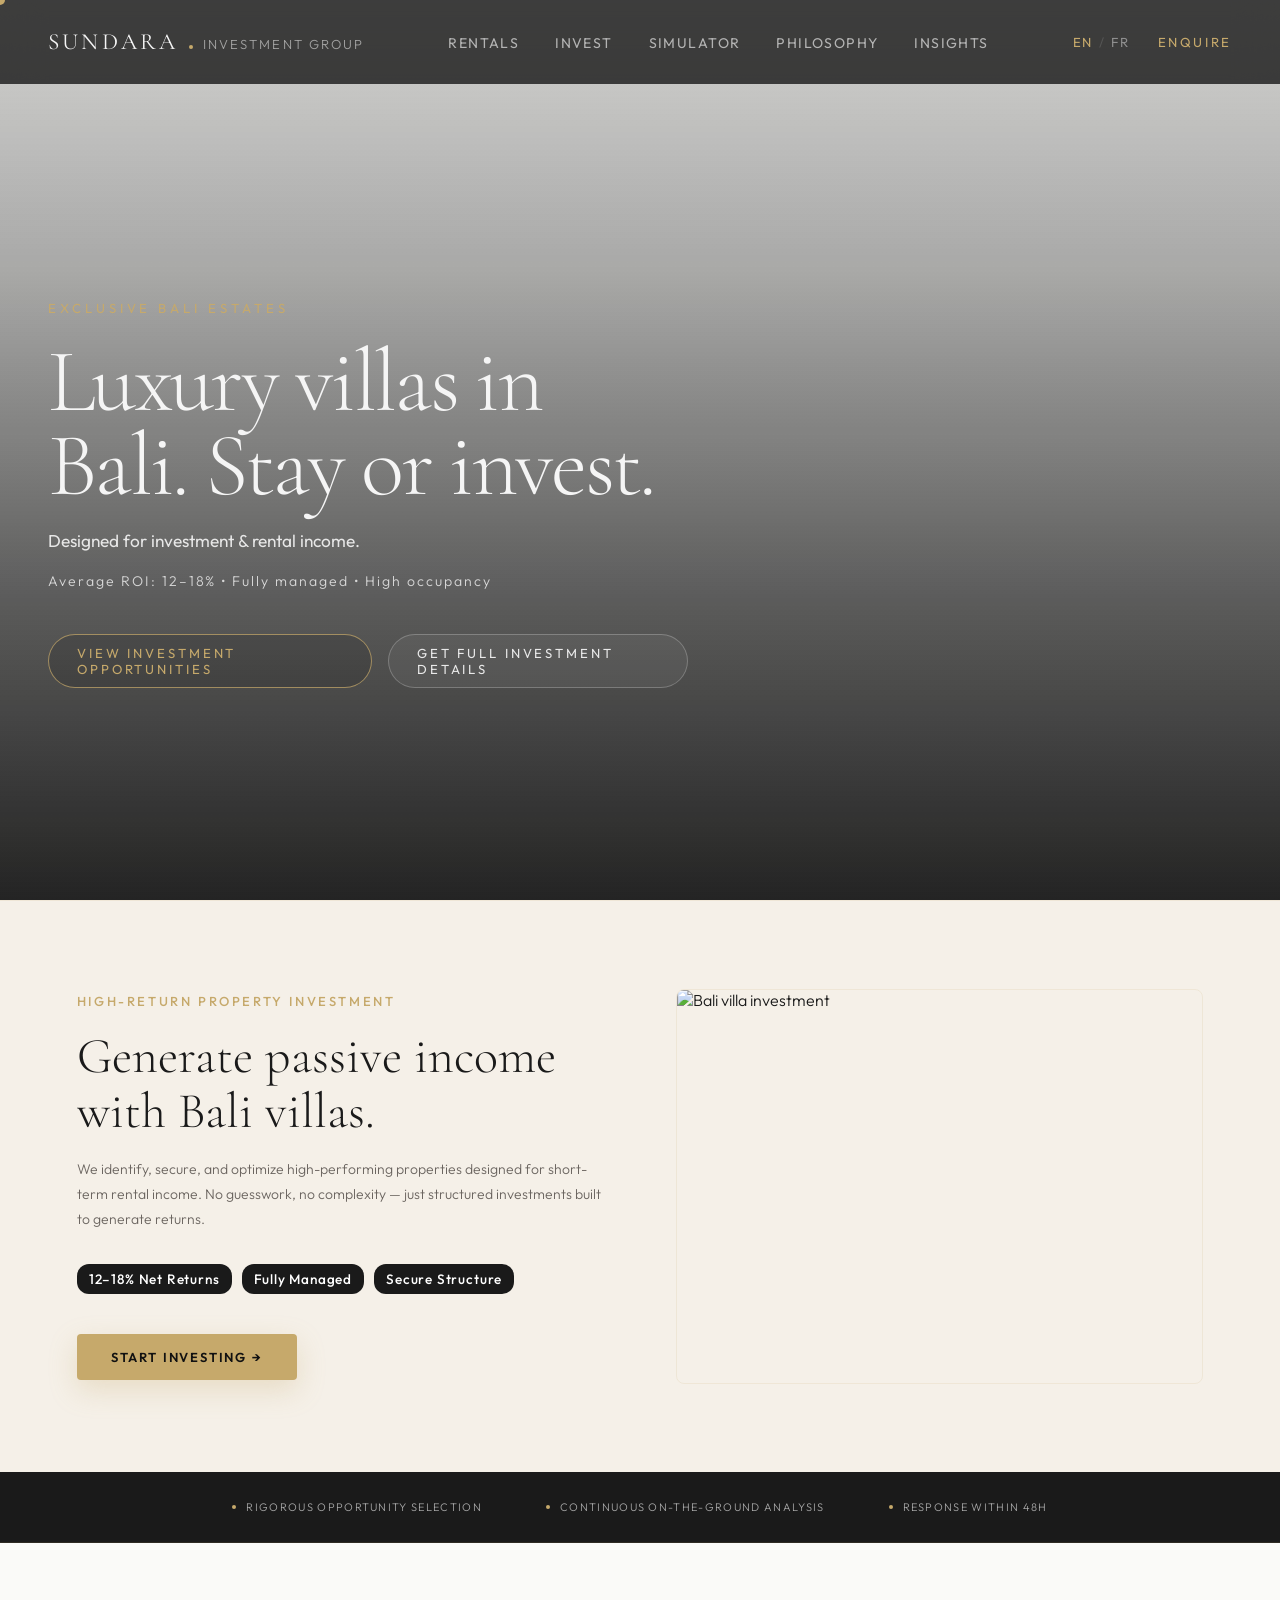
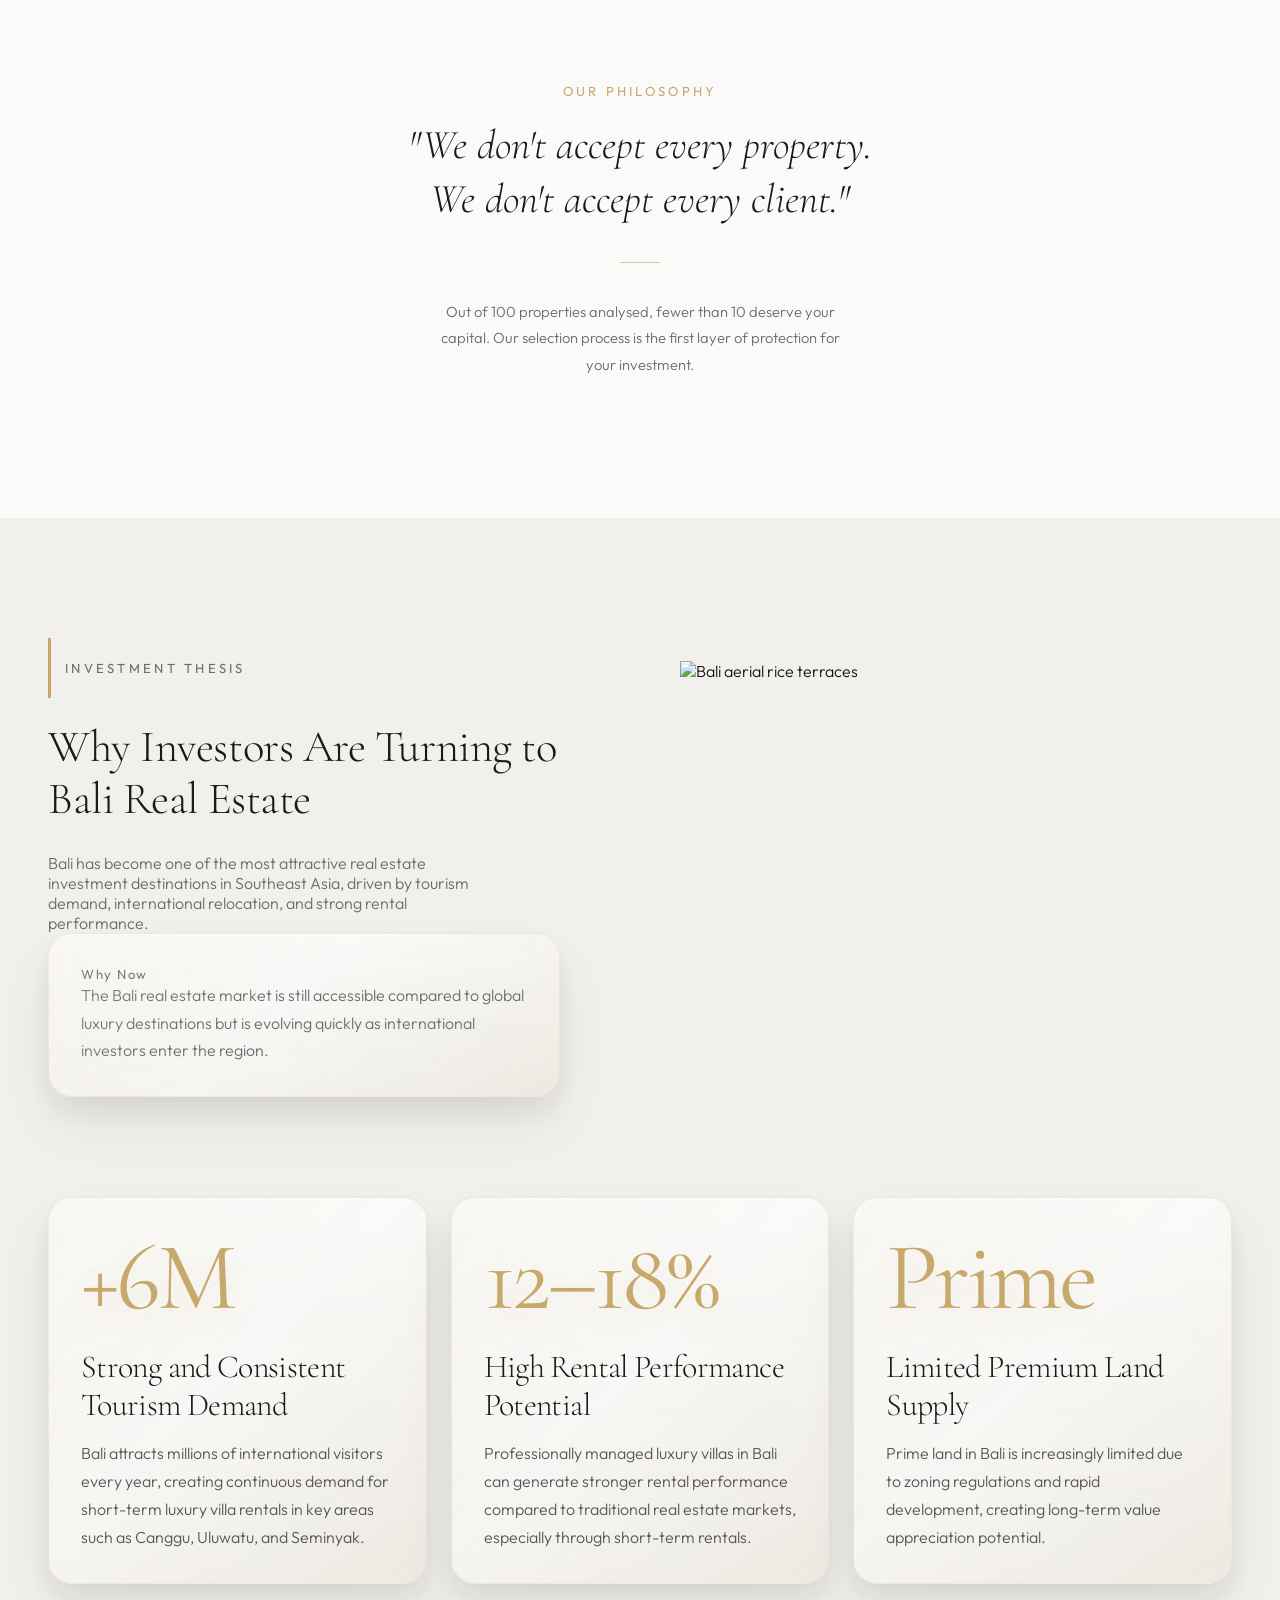
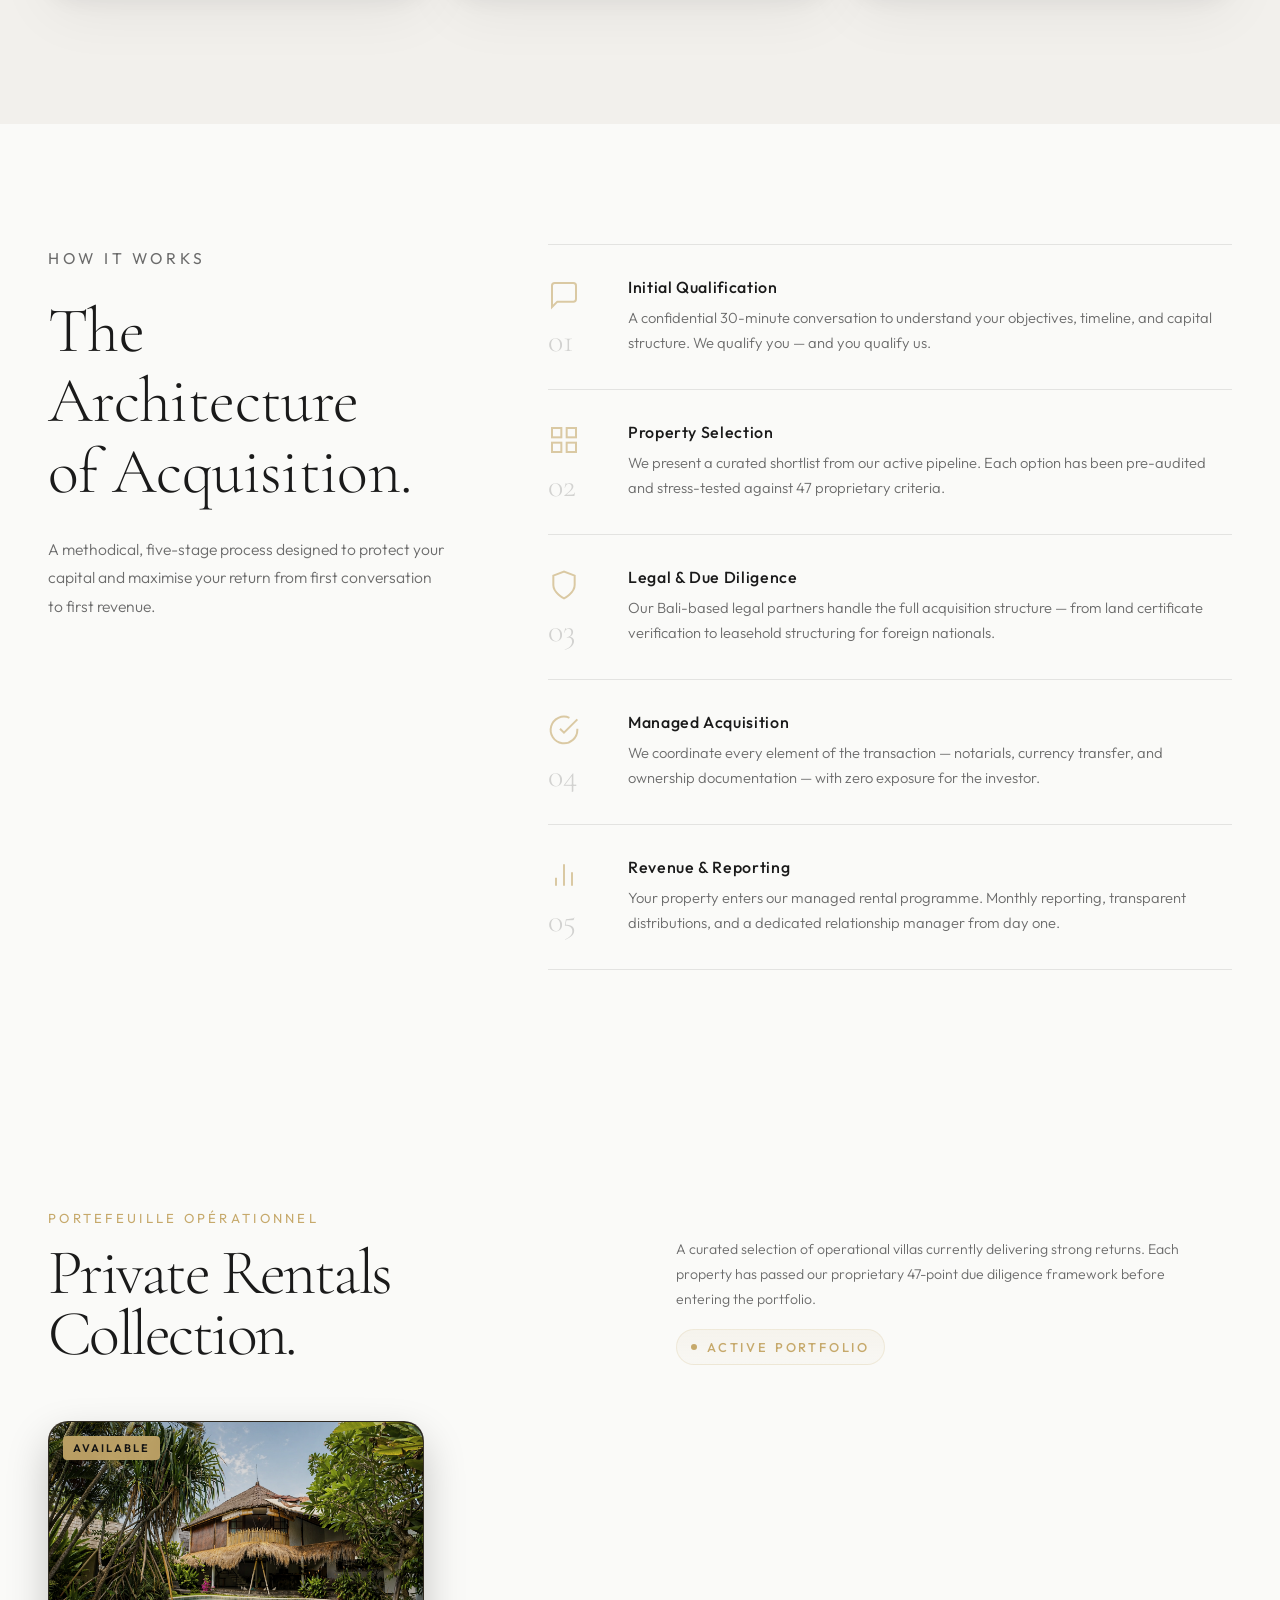
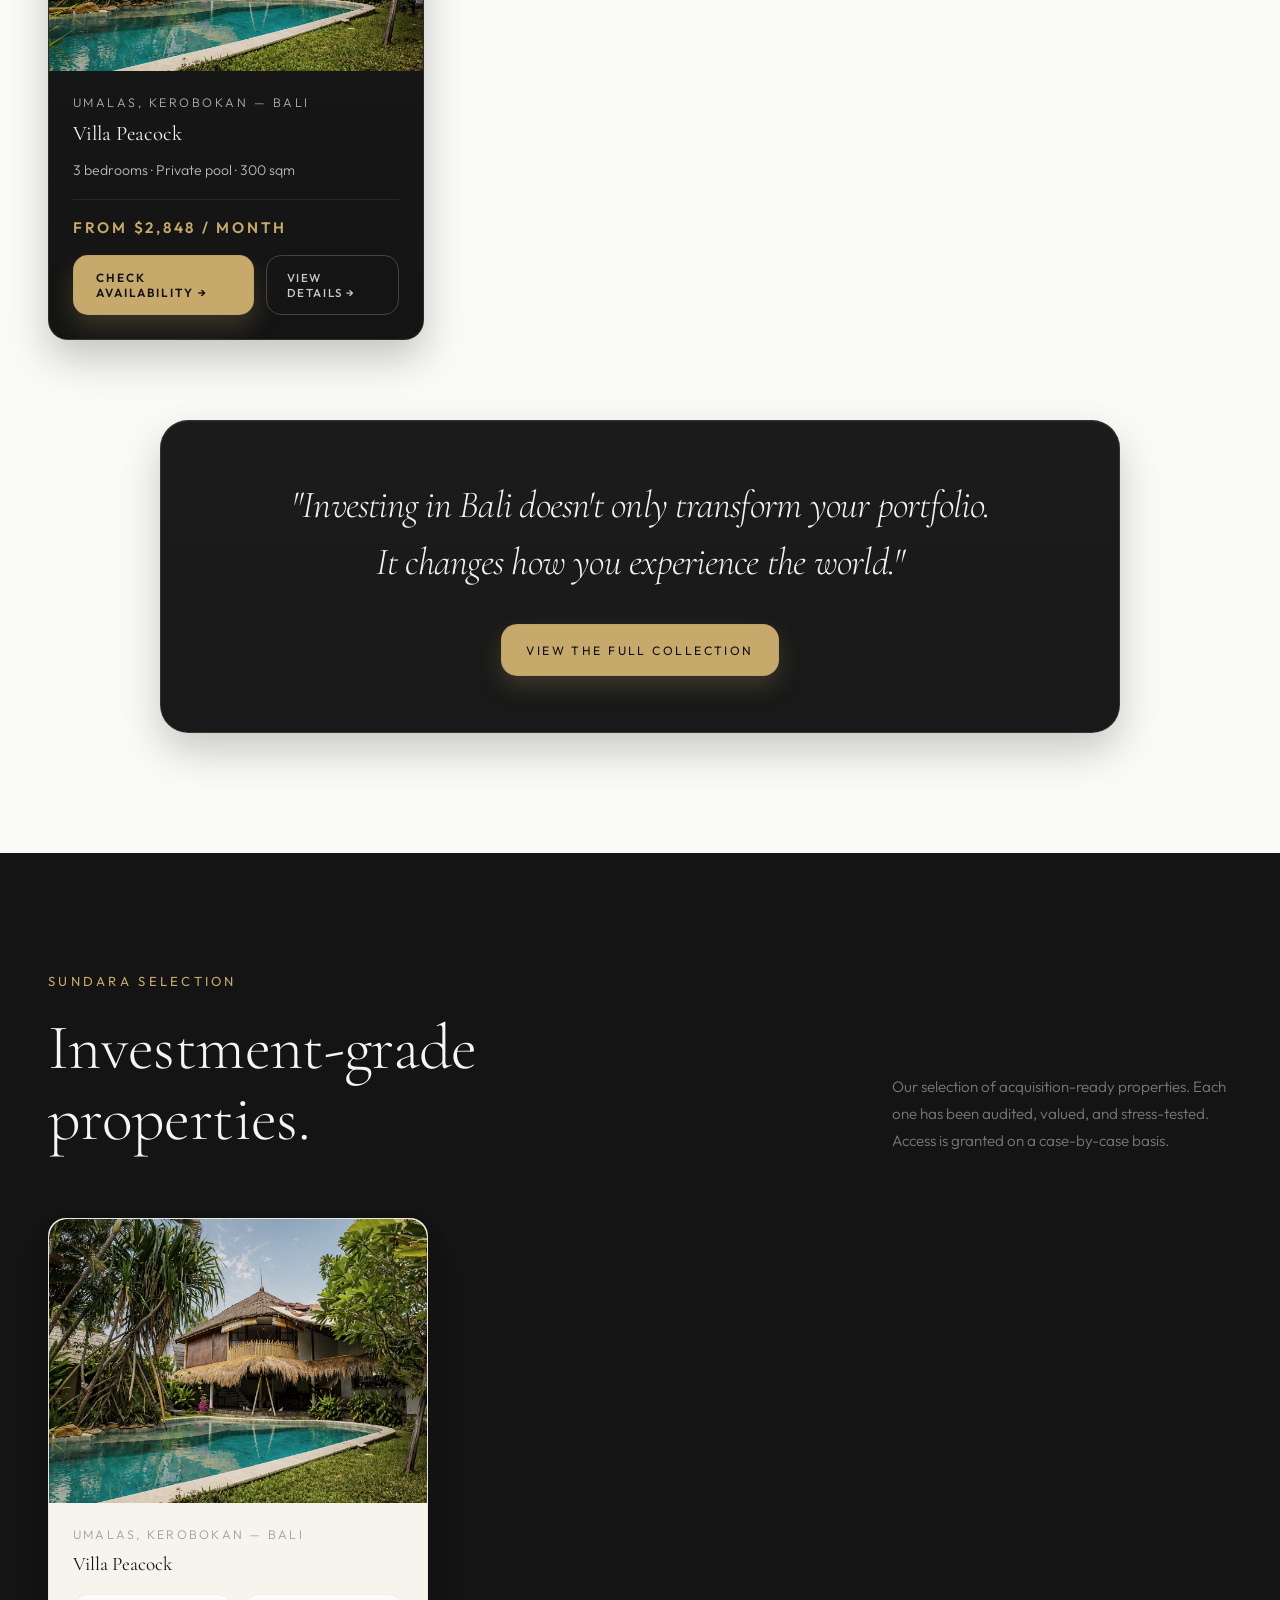
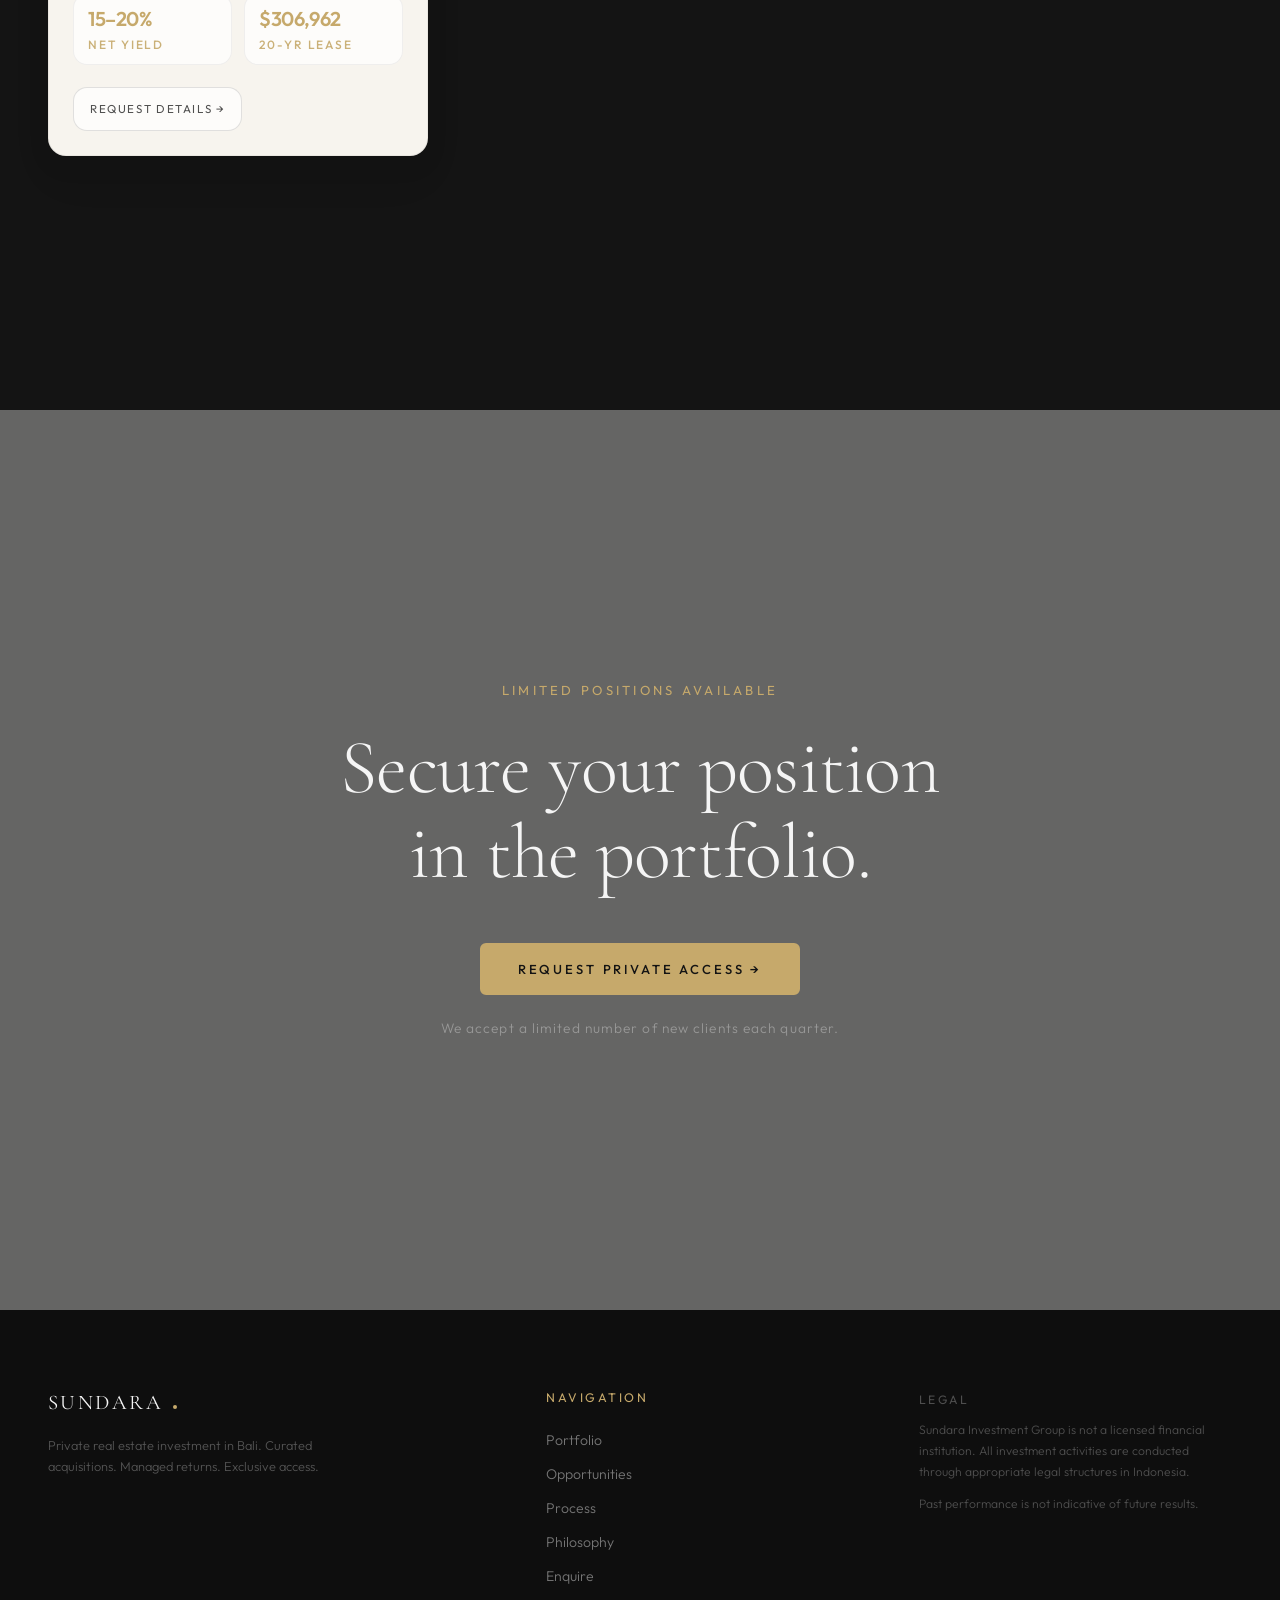
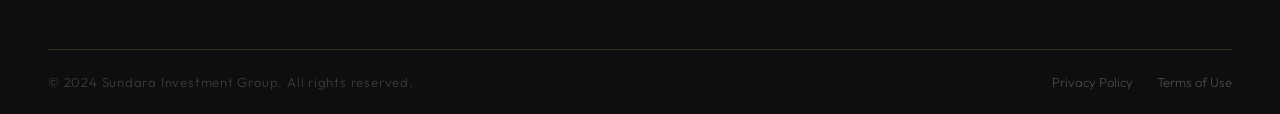
==== commit fc100323: "fix: sprint2 — currentLang crash, loadVillas error handling, menu mobile unifié, images width/height" ====
--- a/index.html
+++ b/index.html
@@ -9,6 +9,8 @@
 <link rel="preconnect" href="https://fonts.gstatic.com" crossorigin/>
 <link href="https://fonts.googleapis.com/css2?family=Cormorant+Garamond:ital,wght@0,300;0,400;0,500;1,300;1,400;1,500&family=Outfit:wght@300;400;500;600&display=swap" rel="stylesheet"/>
 <link rel="stylesheet" href="css/styles.css"/>
+<link rel="icon" type="image/svg+xml" href="favicon.svg">
+<meta property="og:image" content="https://sundara-investment-group.vercel.app/images/hero-invest.jpg">
 <!-- styles loaded from css/styles.css -->
 <script src="js/villas.js"></script>
 </head>
@@ -227,7 +229,7 @@
       <a href="invest.html" class="inv-btn-gold"><span class="lang-en-inline">Start Investing →</span><span class="lang-fr-inline">Commencer à investir →</span></a>
     </div>
     <div class="idx-inv-img reveal">
-      <img src="images/hero-invest.jpg" alt="Bali villa investment" loading="lazy">
+      <img src="images/hero-invest.jpg" alt="Bali villa investment" loading="lazy" width="700" height="525">
     </div>
   </div>
 </section>
--- a/css/styles.css
+++ b/css/styles.css
@@ -60,7 +60,7 @@
 .eyebrow {
   font-family: var(--font-sans);
   font-weight: 400;
-  font-size: 0.72rem;
+  font-size: 0.82rem;
   letter-spacing: 0.25em;
   text-transform: uppercase;
   color: var(--gold);
@@ -91,9 +91,9 @@
 }
 
 .body-lg  { font-size: 1rem;   font-weight: 300; line-height: 1.7; }
-.body-md  { font-size: 0.9rem; font-weight: 300; line-height: 1.7; }
-.body-sm  { font-size: 0.8rem; font-weight: 300; line-height: 1.6; color: var(--text-sec); }
-.label-sm { font-size: 0.72rem; font-weight: 400; letter-spacing: 0.12em; }
+.body-md  { font-size: 1rem; font-weight: 300; line-height: 1.7; }
+.body-sm  { font-size: 0.9rem; font-weight: 300; line-height: 1.6; color: var(--text-sec); }
+.label-sm { font-size: 0.82rem; font-weight: 400; letter-spacing: 0.12em; }
 
 /* ─── SCROLL REVEAL ─── */
 .reveal {
@@ -184,7 +184,7 @@
 .nav-logo-sub {
   font-family: var(--font-sans);
   font-weight: 300;
-  font-size: 0.72rem;
+  font-size: 0.82rem;
   letter-spacing: 0.16em;
   color: rgba(245,245,245,0.55);
   text-transform: uppercase;
@@ -198,7 +198,7 @@
 .nav-links a {
   font-family: var(--font-sans);
   font-weight: 400;
-  font-size: 0.78rem;
+  font-size: 0.88rem;
   letter-spacing: 0.1em;
   text-transform: uppercase;
   color: rgba(245,245,245,0.65);
@@ -215,7 +215,7 @@
 }
 .nav-lang {
   font-family: var(--font-sans);
-  font-size: 0.72rem;
+  font-size: 0.82rem;
   font-weight: 400;
   letter-spacing: 0.12em;
   color: rgba(245,245,245,0.45);
@@ -233,7 +233,7 @@
 .nav-cta {
   font-family: var(--font-sans);
   font-weight: 400;
-  font-size: 0.72rem;
+  font-size: 0.82rem;
   letter-spacing: 0.2em;
   text-transform: uppercase;
   color: var(--gold);
@@ -352,7 +352,7 @@
 .hero-label {
   margin-bottom: 24px;
   font-family: var(--font-sans);
-  font-size: 0.72rem;
+  font-size: 0.82rem;
   font-weight: 400;
   letter-spacing: 0.3em;
   text-transform: uppercase;
@@ -381,7 +381,7 @@
 .hero-kpi {
   max-width: 560px;
   margin-top: 14px;
-  font-size: 0.8rem;
+  font-size: 0.88rem;
   font-weight: 300;
   line-height: 1.7;
   letter-spacing: 0.14em;
@@ -406,7 +406,7 @@
   padding: 0 28px;
   border-radius: 999px;
   font-family: var(--font-sans);
-  font-size: 0.72rem;
+  font-size: 0.82rem;
   font-weight: 400;
   letter-spacing: 0.22em;
   text-transform: uppercase;
@@ -507,7 +507,7 @@
 .positioning-sub {
   max-width: 420px;
   margin: 0 auto;
-  font-size: 0.82rem;
+  font-size: 0.92rem;
   color: var(--text-sec);
   line-height: 1.8;
 }
@@ -624,7 +624,7 @@
   margin-bottom: 14px;
 }
 .stat-copy {
-  font-size: 0.95rem;
+  font-size: 1rem;
   color: rgba(26,26,26,0.72);
   line-height: 1.75;
   margin: 0;
@@ -690,7 +690,7 @@
   align-items: center;
   gap: 10px;
   font-family: var(--font-sans);
-  font-size: 0.7rem;
+  font-size: 0.8rem;
   font-weight: 500;
   letter-spacing: 0.22em;
   text-transform: uppercase;
@@ -769,7 +769,7 @@
 }
 .villa-location {
   font-family: var(--font-sans);
-  font-size: 0.68rem;
+  font-size: 0.78rem;
   letter-spacing: 0.2em;
   text-transform: uppercase;
   color: rgba(255,255,255,0.66);
@@ -784,7 +784,7 @@
   line-height: 1.2;
 }
 .villa-specs {
-  font-size: 0.78rem;
+  font-size: 0.88rem;
   color: rgba(255,255,255,0.7);
   margin-bottom: 0;
   line-height: 1.7;
@@ -798,7 +798,7 @@
 }
 .villa-price {
   font-family: var(--font-sans);
-  font-size: 0.84rem;
+  font-size: 0.95rem;
   font-weight: 600;
   letter-spacing: 0.18em;
   text-transform: uppercase;
@@ -812,7 +812,7 @@
 }
 .villa-cta {
   font-family: var(--font-sans);
-  font-size: 0.72rem;
+  font-size: 0.82rem;
   font-weight: 400;
   letter-spacing: 0.12em;
   color: var(--gold);
@@ -1002,7 +1002,7 @@
 .selection-desc {
   max-width: 340px;
   color: rgba(245,245,245,0.45);
-  font-size: 0.85rem;
+  font-size: 0.95rem;
   line-height: 1.75;
 }
 
@@ -1052,7 +1052,7 @@
   backdrop-filter: blur(12px);
   -webkit-backdrop-filter: blur(12px);
   padding: 7px 12px;
-  font-size: 0.62rem;
+  font-size: 0.75rem;
   font-weight: 500;
   letter-spacing: 0.2em;
   text-transform: uppercase;
@@ -1062,7 +1062,7 @@
 }
 .sel-card-body { padding: 24px; }
 .sel-card-location {
-  font-size: 0.68rem;
+  font-size: 0.78rem;
   letter-spacing: 0.18em;
   text-transform: uppercase;
   color: rgba(42,42,42,0.42);
@@ -1099,7 +1099,7 @@
   margin-bottom: 8px;
 }
 .metric-label {
-  font-size: 0.62rem;
+  font-size: 0.75rem;
   color: rgba(198,169,107,0.92);
   letter-spacing: 0.16em;
   text-transform: uppercase;
@@ -1262,7 +1262,7 @@
 }
 .process-left { position: sticky; top: 100px; }
 .process-left .display-lg { color: var(--text); margin-bottom: 28px; }
-.process-left p { color: var(--text-sec); font-size: 0.88rem; line-height: 1.8; }
+.process-left p { color: var(--text-sec); font-size: 0.98rem; line-height: 1.8; }
 
 .process-steps { display: flex; flex-direction: column; gap: 0; }
 .process-step {
@@ -1290,13 +1290,13 @@
 .step-title {
   font-family: var(--font-sans);
   font-weight: 500;
-  font-size: 0.9rem;
+  font-size: 1rem;
   letter-spacing: 0.04em;
   color: var(--text);
   margin-bottom: 8px;
 }
 .step-desc {
-  font-size: 0.82rem;
+  font-size: 0.92rem;
   color: var(--text-sec);
   line-height: 1.7;
 }
@@ -1349,7 +1349,7 @@
 }
 .cta-note {
   margin-top: 24px;
-  font-size: 0.76rem;
+  font-size: 0.86rem;
   color: rgba(245,245,245,0.35);
   letter-spacing: 0.08em;
 }
@@ -1389,7 +1389,7 @@
   max-width: 280px;
 }
 .footer-heading {
-  font-size: 0.68rem;
+  font-size: 0.78rem;
   font-weight: 400;
   letter-spacing: 0.2em;
   text-transform: uppercase;
@@ -1403,7 +1403,7 @@
   gap: 14px;
 }
 .footer-links a {
-  font-size: 0.8rem;
+  font-size: 0.88rem;
   color: rgba(245,245,245,0.45);
   text-decoration: none;
   transition: color 0.25s;
@@ -1425,7 +1425,7 @@
   gap: 16px;
 }
 .footer-copyright {
-  font-size: 0.72rem;
+  font-size: 0.82rem;
   color: rgba(245,245,245,0.2);
   letter-spacing: 0.06em;
 }
@@ -1434,7 +1434,7 @@
   gap: 24px;
 }
 .footer-bottom-links a {
-  font-size: 0.72rem;
+  font-size: 0.82rem;
   color: rgba(245,245,245,0.25);
   text-decoration: none;
   transition: color 0.25s;
@@ -1477,7 +1477,7 @@
   border: 2px solid #C6A96B;
   padding: 16px 36px;
   font-family: 'Outfit', sans-serif;
-  font-size: 11px;
+  font-size: 13px;
   font-weight: 500;
   letter-spacing: 0.22em;
   text-transform: uppercase;
@@ -1498,7 +1498,7 @@
   border: 1px solid rgba(198,169,107,0.5);
   padding: 14px 32px;
   font-family: 'Outfit', sans-serif;
-  font-size: 11px;
+  font-size: 13px;
   font-weight: 400;
   letter-spacing: 0.2em;
   text-transform: uppercase;
@@ -1554,7 +1554,7 @@
 .card-hover-text {
   color: #F5F5F5;
   font-family: 'Outfit', sans-serif;
-  font-size: 12px;
+  font-size: 13px;
   letter-spacing: 0.15em;
   text-transform: uppercase;
 }
@@ -1567,7 +1567,7 @@
   background: rgba(198,169,107,0.92);
   color: #131313;
   font-family: 'Outfit', sans-serif;
-  font-size: 9px;
+  font-size: 11px;
   font-weight: 600;
   letter-spacing: 0.18em;
   text-transform: uppercase;
@@ -1749,7 +1749,7 @@
   }
 
   .nav-logo-sub {
-    font-size: clamp(7px, 1.8vw, 10px) !important;
+    font-size: clamp(9px, 1.8vw, 12px) !important;
     letter-spacing: 0.05em !important;
     opacity: 0.65 !important;
     display: block !important;
@@ -1784,7 +1784,7 @@
     padding: 20px 24px;
   }
   .trust-item {
-    font-size: 10px;
+    font-size: 12px;
     letter-spacing: 0.1em;
   }
 }
@@ -1826,7 +1826,7 @@
 .r-nav-right { display: flex; align-items: center; gap: 24px; }
 .r-nav-back {
   font-family: var(--font-sans);
-  font-size: 10px;
+  font-size: 12px;
   text-transform: uppercase;
   letter-spacing: 0.18em;
   color: rgba(245,245,245,0.35);
@@ -1838,7 +1838,7 @@
 .cur-btn {
   background: none; border: none;
   font-family: var(--font-sans);
-  font-size: 10px; font-weight: 500;
+  font-size: 12px; font-weight: 500;
   letter-spacing: 0.15em; text-transform: uppercase;
   color: rgba(245,245,245,0.35);
   cursor: pointer; padding: 2px 0;
@@ -1846,7 +1846,7 @@
 }
 .cur-btn.active { color: var(--gold); }
 .cur-btn:hover  { color: rgba(198,169,107,0.7); }
-.cur-sep { color: rgba(255,255,255,0.15); font-size: 9px; user-select: none; }
+.cur-sep { color: rgba(255,255,255,0.15); font-size: 11px; user-select: none; }
 @media (max-width: 768px) {
   .cur-switch { display: none !important; }
   .r-nav-back { display: none; }
@@ -1879,7 +1879,7 @@
 }
 .rent-hero-label {
   font-family: var(--font-sans);
-  font-size: 9px; font-weight: 500;
+  font-size: 11px; font-weight: 500;
   letter-spacing: 0.30em; text-transform: uppercase;
   color: var(--gold); margin-bottom: 20px;
   display: flex; align-items: center; gap: 12px;
@@ -1910,7 +1910,7 @@
   background: none; border: none;
   border-bottom: 1px solid transparent;
   font-family: var(--font-sans);
-  font-size: 10px; font-weight: 400;
+  font-size: 12px; font-weight: 400;
   letter-spacing: 0.16em; text-transform: uppercase;
   color: rgba(255,255,255,0.38);
   cursor: pointer; padding: 2px 0 4px;
@@ -1919,7 +1919,7 @@
 .rent-cur-btn.active { color: var(--gold); border-bottom-color: var(--gold); }
 .rent-cur-btn:hover:not(.active) { color: rgba(255,255,255,0.75); }
 .rent-cur-sep {
-  color: rgba(255,255,255,0.18); font-size: 9px;
+  color: rgba(255,255,255,0.18); font-size: 11px;
   pointer-events: none; user-select: none;
 }
 
@@ -1940,7 +1940,7 @@
   border-bottom: 2px solid transparent;
   padding: 16px 22px;
   font-family: var(--font-sans);
-  font-size: 10px; font-weight: 500;
+  font-size: 12px; font-weight: 500;
   letter-spacing: 0.18em; text-transform: uppercase;
   color: #6B6560; cursor: pointer;
   transition: color 0.25s, border-color 0.25s;
@@ -1949,7 +1949,7 @@
 .rent-filter-tab.active { color: var(--gold); border-bottom-color: var(--gold); }
 .rent-filter-tab:hover:not(.active) { color: #1A1A1A; }
 .rent-filter-count {
-  font-family: var(--font-sans); font-size: 10px;
+  font-family: var(--font-sans); font-size: 12px;
   letter-spacing: 0.10em;
   color: rgba(107,101,96,0.55); white-space: nowrap;
 }
@@ -2000,7 +2000,7 @@
 .rv-card-badge {
   position: absolute; top: 14px; left: 14px; z-index: 2;
   font-family: var(--font-sans);
-  font-size: 0.65rem; font-weight: 500;
+  font-size: 0.75rem; font-weight: 500;
   letter-spacing: 0.13em; text-transform: uppercase;
   padding: 5px 10px; border-radius: 50px;
   backdrop-filter: blur(8px); -webkit-backdrop-filter: blur(8px);
@@ -2024,7 +2024,7 @@
 .rv-card:hover .rv-card-overlay { opacity: 1; }
 .rv-card-overlay-text {
   font-family: var(--font-sans);
-  font-size: 0.78rem; font-weight: 500;
+  font-size: 0.88rem; font-weight: 500;
   letter-spacing: 0.12em; text-transform: uppercase;
   color: #c4a464;
 }
@@ -2032,7 +2032,7 @@
 .rv-card-body { padding: 22px; }
 .rv-card-location {
   font-family: var(--font-sans);
-  font-size: 0.68rem; font-weight: 500;
+  font-size: 0.78rem; font-weight: 500;
   letter-spacing: 0.16em; text-transform: uppercase;
   color: #c4a464; margin-bottom: 8px;
 }
@@ -2043,13 +2043,13 @@
 }
 .rv-card-specs {
   font-family: var(--font-sans);
-  font-size: 0.76rem; font-weight: 300;
+  font-size: 0.86rem; font-weight: 300;
   color: rgba(240,235,224,0.42);
   letter-spacing: 0.04em; margin-bottom: 18px; line-height: 1.5;
 }
 .rv-card-price-label {
   font-family: var(--font-sans);
-  font-size: 9px; font-weight: 300;
+  font-size: 11px; font-weight: 300;
   letter-spacing: 0.12em; text-transform: uppercase;
   color: rgba(245,245,245,0.35); margin-bottom: 4px;
 }
@@ -2065,7 +2065,7 @@
   padding: 11px 18px; background: transparent;
   color: #f0ebe0; border: 1px solid rgba(240,235,224,0.22);
   border-radius: 8px; font-family: var(--font-sans);
-  font-size: 0.72rem; font-weight: 500;
+  font-size: 0.82rem; font-weight: 500;
   letter-spacing: 0.13em; text-transform: uppercase;
   text-decoration: none; cursor: pointer;
   transition: background 0.3s ease, border-color 0.3s ease, color 0.3s ease;
@@ -2102,7 +2102,7 @@
 }
 .rent-dark-cta-label {
   font-family: var(--font-sans);
-  font-size: 9px; font-weight: 500;
+  font-size: 11px; font-weight: 500;
   letter-spacing: 0.30em; text-transform: uppercase;
   color: var(--gold); margin-bottom: 20px;
 }
@@ -2113,7 +2113,7 @@
 }
 .rent-dark-cta-text {
   font-family: var(--font-sans);
-  font-size: 14px; font-weight: 300;
+  font-size: 15px; font-weight: 300;
   color: rgba(245,245,245,0.45);
   line-height: 1.75; margin-bottom: 48px;
 }
@@ -2129,7 +2129,7 @@
 }
 .rent-dark-stat-label {
   font-family: var(--font-sans);
-  font-size: 9px; font-weight: 400;
+  font-size: 11px; font-weight: 400;
   letter-spacing: 0.16em; text-transform: uppercase;
   color: rgba(245,245,245,0.35);
 }
@@ -2137,7 +2137,7 @@
   display: inline-block; padding: 16px 40px;
   background: transparent; color: var(--gold);
   border: 1px solid var(--gold); border-radius: 8px;
-  font-family: var(--font-sans); font-size: 10px; font-weight: 500;
+  font-family: var(--font-sans); font-size: 12px; font-weight: 500;
   letter-spacing: 0.14em; text-transform: uppercase;
   text-decoration: none; cursor: pointer;
   transition: background 0.3s ease;
@@ -2182,7 +2182,7 @@
 }
 .vd-hero-location {
   font-family: var(--font-sans);
-  font-size: 10px; font-weight: 500;
+  font-size: 12px; font-weight: 500;
   letter-spacing: 0.22em; text-transform: uppercase;
   color: var(--gold); margin-bottom: 14px;
   display: flex; align-items: center; gap: 10px;
@@ -2199,13 +2199,13 @@
 }
 .vd-hero-specs {
   font-family: var(--font-sans);
-  font-size: 13px; font-weight: 300;
+  font-size: 14px; font-weight: 300;
   color: rgba(245,245,245,0.55);
   letter-spacing: 0.06em; margin-bottom: 18px;
 }
 .vd-hero-price-wrap { display: flex; align-items: baseline; gap: 10px; }
 .vd-hero-price-label {
-  font-family: var(--font-sans); font-size: 10px; font-weight: 300;
+  font-family: var(--font-sans); font-size: 11px; font-weight: 300;
   letter-spacing: 0.14em; text-transform: uppercase;
   color: rgba(245,245,245,0.40);
 }
@@ -2230,16 +2230,16 @@
 }
 .vd-sticky-bar.visible { transform: translateY(0); pointer-events: auto; }
 .vd-sticky-name {
-  font-family: var(--font-serif); font-size: 20px; font-weight: 300;
+  font-family: var(--font-serif); font-size: 21px; font-weight: 300;
   color: var(--white); letter-spacing: -0.01em;
 }
 .vd-sticky-right { display: flex; align-items: center; gap: 24px; }
 .vd-sticky-price {
-  font-family: var(--font-serif); font-size: 20px; font-weight: 300;
+  font-family: var(--font-serif); font-size: 22px; font-weight: 300;
   color: var(--gold);
 }
 .vd-sticky-btn {
-  font-family: var(--font-sans); font-size: 9px; font-weight: 600;
+  font-family: var(--font-sans); font-size: 11px; font-weight: 600;
   letter-spacing: 0.18em; text-transform: uppercase;
   color: #111111; background: var(--gold);
   border: none; border-radius: 6px; padding: 10px 20px;
@@ -2278,7 +2278,7 @@
 @media (max-width: 960px) { .vd-detail { grid-template-columns: 1fr; } }
 
 .vd-section-label {
-  font-family: var(--font-sans); font-size: 9px; font-weight: 500;
+  font-family: var(--font-sans); font-size: 11px; font-weight: 500;
   letter-spacing: 0.26em; text-transform: uppercase;
   color: var(--gold); margin-bottom: 16px;
   display: flex; align-items: center; gap: 12px;
@@ -2288,7 +2288,7 @@
   background: var(--gold); flex-shrink: 0;
 }
 .vd-description {
-  font-family: var(--font-sans); font-size: 15px; font-weight: 300;
+  font-family: var(--font-sans); font-size: 16px; font-weight: 300;
   color: #4A4540; line-height: 1.85; margin-bottom: 48px;
 }
 .vd-specs-grid {
@@ -2303,14 +2303,14 @@
   color: #1A1A1A; line-height: 1; margin-bottom: 6px;
 }
 .vd-spec-key {
-  font-family: var(--font-sans); font-size: 9px; font-weight: 400;
+  font-family: var(--font-sans); font-size: 11px; font-weight: 400;
   letter-spacing: 0.18em; text-transform: uppercase; color: #8A8278;
 }
 @media (max-width: 600px) { .vd-specs-grid { grid-template-columns: repeat(2,1fr); } }
 .vd-amenities { display: grid; grid-template-columns: 1fr 1fr; gap: 10px 32px; }
 .vd-amenity {
   display: flex; align-items: center; gap: 10px;
-  font-family: var(--font-sans); font-size: 12px; font-weight: 300;
+  font-family: var(--font-sans); font-size: 14px; font-weight: 300;
   color: #4A4540; line-height: 1.5;
 }
 .vd-amenity::before {
@@ -2325,7 +2325,7 @@
   position: sticky; top: 88px; height: fit-content;
 }
 .vd-book-price-label {
-  font-family: var(--font-sans); font-size: 9px; font-weight: 400;
+  font-family: var(--font-sans); font-size: 11px; font-weight: 400;
   letter-spacing: 0.20em; text-transform: uppercase;
   color: rgba(198,169,107,0.6); margin-bottom: 6px;
 }
@@ -2336,7 +2336,7 @@
 }
 .vd-book-price.updating { opacity: 0; transform: scale(0.95); }
 .vd-book-price-night {
-  font-family: var(--font-sans); font-size: 11px; font-weight: 300;
+  font-family: var(--font-sans); font-size: 13px; font-weight: 300;
   color: rgba(245,245,245,0.35); margin-bottom: 24px;
 }
 .vd-book-divider {
@@ -2348,11 +2348,11 @@
   align-items: center; margin-bottom: 14px;
 }
 .vd-book-row-label {
-  font-family: var(--font-sans); font-size: 11px; font-weight: 300;
+  font-family: var(--font-sans); font-size: 12px; font-weight: 300;
   color: rgba(245,245,245,0.40); letter-spacing: 0.06em;
 }
 .vd-book-row-val {
-  font-family: var(--font-sans); font-size: 11px; font-weight: 400;
+  font-family: var(--font-sans); font-size: 13px; font-weight: 400;
   color: rgba(245,245,245,0.75); letter-spacing: 0.04em;
 }
 .vd-book-cta {
@@ -2360,14 +2360,14 @@
   padding: 16px; margin-top: 24px;
   background: var(--gold); color: #111111;
   border: none; border-radius: 8px;
-  font-family: var(--font-sans); font-size: 10px; font-weight: 600;
+  font-family: var(--font-sans); font-size: 12px; font-weight: 600;
   letter-spacing: 0.18em; text-transform: uppercase;
   text-decoration: none; cursor: pointer;
   transition: opacity 0.25s, transform 0.25s;
 }
 .vd-book-cta:hover { opacity: 0.85; transform: translateY(-1px); }
 .vd-book-note {
-  font-family: var(--font-sans); font-size: 10px; font-weight: 300;
+  font-family: var(--font-sans); font-size: 11px; font-weight: 300;
   color: rgba(245,245,245,0.25); text-align: center;
   margin-top: 12px; line-height: 1.6;
 }
@@ -2416,7 +2416,7 @@
 /* --- Section label --- */
 .vd-section-label {
   font-family: 'Outfit', sans-serif;
-  font-size: 10px;
+  font-size: 11px;
   font-weight: 500;
   letter-spacing: 0.18em;
   text-transform: uppercase;
@@ -2429,7 +2429,7 @@
 /* --- Description --- */
 .vd-description {
   font-family: 'Outfit', sans-serif;
-  font-size: 15px;
+  font-size: 16px;
   font-weight: 300;
   line-height: 1.85;
   color: #4a4540;
@@ -2477,7 +2477,7 @@
 
 .vd-spec-key {
   font-family: 'Outfit', sans-serif;
-  font-size: 9px;
+  font-size: 11px;
   font-weight: 500;
   letter-spacing: 0.16em;
   text-transform: uppercase;
@@ -2495,7 +2495,7 @@
 
 .vd-amenity {
   font-family: 'Outfit', sans-serif;
-  font-size: 11px;
+  font-size: 14px;
   font-weight: 400;
   letter-spacing: 0.06em;
   color: #5a5450;
@@ -2526,7 +2526,7 @@
 
 .vd-book-price-label {
   font-family: 'Outfit', sans-serif;
-  font-size: 10px;
+  font-size: 11px;
   font-weight: 500;
   letter-spacing: 0.16em;
   text-transform: uppercase;
@@ -2546,7 +2546,7 @@
 
 .vd-book-price-night {
   font-family: 'Outfit', sans-serif;
-  font-size: 11px;
+  font-size: 13px;
   color: rgba(255,255,255,0.35);
   letter-spacing: 0.1em;
   margin: 6px 0 0;
@@ -2572,7 +2572,7 @@
 
 .vd-book-row-label {
   font-family: 'Outfit', sans-serif;
-  font-size: 11px;
+  font-size: 12px;
   font-weight: 400;
   letter-spacing: 0.08em;
   color: rgba(255,255,255,0.38);
@@ -2595,7 +2595,7 @@
   background: #C6A96B;
   color: #111111;
   font-family: 'Outfit', sans-serif;
-  font-size: 11px;
+  font-size: 12px;
   font-weight: 600;
   letter-spacing: 0.14em;
   text-transform: uppercase;
@@ -2615,7 +2615,7 @@
 
 .vd-book-note {
   font-family: 'Outfit', sans-serif;
-  font-size: 10px;
+  font-size: 11px;
   color: rgba(255,255,255,0.28);
   text-align: center;
   margin: 14px 0 0;
@@ -2680,26 +2680,26 @@
 .inv-hero-bg{position:absolute;inset:0;background-image:url('../images/hero-invest.jpg');background-size:cover;background-position:center 35%}
 .inv-hero-overlay{position:absolute;inset:0;background:linear-gradient(135deg,rgba(0,0,0,0.75) 0%,rgba(0,0,0,0.40) 100%)}
 .inv-hero-inner{position:relative;z-index:2;max-width:1200px;margin:0 auto;padding:0 6%;width:100%}
-.inv-eyebrow{font-family:'Outfit',sans-serif;font-size:11px;font-weight:500;letter-spacing:0.20em;text-transform:uppercase;color:#C6A96B;margin:0 0 20px}
+.inv-eyebrow{font-family:'Outfit',sans-serif;font-size: 13px;font-weight:500;letter-spacing:0.20em;text-transform:uppercase;color:#C6A96B;margin:0 0 20px}
 .inv-hero-title{font-family:'Cormorant Garamond',serif;font-size:clamp(40px,6vw,78px);font-weight:300;color:#fff;line-height:1.0;margin:0 0 24px;max-width:680px}
 .inv-hero-title em{font-style:italic;color:#D4B87A}
-.inv-hero-sub{font-family:'Outfit',sans-serif;font-size:15px;font-weight:300;color:rgba(255,255,255,0.60);line-height:1.7;margin:0 0 36px;max-width:500px}
+.inv-hero-sub{font-family:'Outfit',sans-serif;font-size: 16px;font-weight:300;color:rgba(255,255,255,0.60);line-height:1.7;margin:0 0 36px;max-width:500px}
 .inv-hero-ctas{display:flex;gap:14px;flex-wrap:wrap;margin-bottom:28px}
-.inv-btn-gold{display:inline-block;padding:15px 34px;background:#C6A96B;color:#111;font-family:'Outfit',sans-serif;font-size:11px;font-weight:600;letter-spacing:0.14em;text-transform:uppercase;text-decoration:none;border-radius:4px;box-shadow:0 10px 28px rgba(198,169,107,0.28);transition:all 0.3s}
+.inv-btn-gold{display:inline-block;padding:15px 34px;background:#C6A96B;color:#111;font-family:'Outfit',sans-serif;font-size: 13px;font-weight:600;letter-spacing:0.14em;text-transform:uppercase;text-decoration:none;border-radius:4px;box-shadow:0 10px 28px rgba(198,169,107,0.28);transition:all 0.3s}
 .inv-btn-gold:hover{background:#b99c5f;transform:translateY(-2px);box-shadow:0 16px 36px rgba(198,169,107,0.35)}
-.inv-btn-ghost{display:inline-block;padding:15px 34px;background:transparent;color:rgba(255,255,255,0.80);font-family:'Outfit',sans-serif;font-size:11px;font-weight:500;letter-spacing:0.14em;text-transform:uppercase;text-decoration:none;border-radius:4px;border:1px solid rgba(255,255,255,0.25);transition:all 0.3s}
+.inv-btn-ghost{display:inline-block;padding:15px 34px;background:transparent;color:rgba(255,255,255,0.80);font-family:'Outfit',sans-serif;font-size: 13px;font-weight:500;letter-spacing:0.14em;text-transform:uppercase;text-decoration:none;border-radius:4px;border:1px solid rgba(255,255,255,0.25);transition:all 0.3s}
 .inv-btn-ghost:hover{border-color:rgba(255,255,255,0.55);color:#fff;transform:translateY(-2px)}
 .inv-model-cta--ghost{background:#C6A96B;color:#111111;border:1px solid rgba(171,144,86,0.30);box-shadow:0 10px 24px rgba(198,169,107,0.22)}
 .inv-model-cta--ghost:hover{background:#b99c5f;border-color:rgba(171,144,86,0.40);transform:translateY(-2px);box-shadow:0 16px 32px rgba(198,169,107,0.30)}
-.inv-hero-trust{font-family:'Outfit',sans-serif;font-size:11px;color:rgba(255,255,255,0.32);letter-spacing:0.08em}
+.inv-hero-trust{font-family:'Outfit',sans-serif;font-size: 13px;color:rgba(255,255,255,0.32);letter-spacing:0.08em}
 
 /* ─── INVEST SECTIONS ─── */
 .inv-values{background:#0B0B0B;padding:72px 6%;border-bottom:1px solid rgba(198,169,107,0.10)}
 .inv-values-grid{max-width:1200px;margin:0 auto;display:grid;grid-template-columns:1fr auto 1fr auto 1fr;align-items:start}
 .inv-val-sep{width:1px;height:70px;background:rgba(198,169,107,0.18);margin:4px 52px 0}
 .inv-val-num{font-family:'Cormorant Garamond',serif;font-size:52px;font-weight:300;color:#C6A96B;line-height:1;margin-bottom:10px}
-.inv-val-title{font-family:'Outfit',sans-serif;font-size:11px;font-weight:600;letter-spacing:0.14em;text-transform:uppercase;color:#f2f2f2;margin-bottom:10px}
-.inv-val-desc{font-family:'Outfit',sans-serif;font-size:13px;font-weight:300;color:rgba(255,255,255,0.42);line-height:1.7;margin:0;max-width:260px}
+.inv-val-title{font-family:'Outfit',sans-serif;font-size: 13px;font-weight:600;letter-spacing:0.14em;text-transform:uppercase;color:#f2f2f2;margin-bottom:10px}
+.inv-val-desc{font-family:'Outfit',sans-serif;font-size: 14px;font-weight:300;color:rgba(255,255,255,0.42);line-height:1.7;margin:0;max-width:260px}
 @media(max-width:900px){.inv-values-grid{grid-template-columns:1fr;gap:36px}.inv-val-sep{display:none}}
 
 .inv-models{background:#F5F0E8;padding:88px 6%}
@@ -2710,13 +2710,13 @@
 @media(max-width:768px){.inv-models-grid{grid-template-columns:1fr}}
 .inv-model{background:#111;border:1px solid rgba(198,169,107,0.15);border-radius:12px;padding:44px 36px;position:relative;transition:border-color 0.3s,transform 0.3s}
 .inv-model:hover{border-color:rgba(198,169,107,0.35);transform:translateY(-4px)}
-.inv-model-tag{position:absolute;top:-1px;left:36px;background:#C6A96B;color:#111;font-family:'Outfit',sans-serif;font-size:9px;font-weight:700;letter-spacing:0.16em;text-transform:uppercase;padding:5px 12px;border-radius:0 0 6px 6px}
+.inv-model-tag{position:absolute;top:-1px;left:36px;background:#C6A96B;color:#111;font-family:'Outfit',sans-serif;font-size: 11px;font-weight:700;letter-spacing:0.16em;text-transform:uppercase;padding:5px 12px;border-radius:0 0 6px 6px}
 .inv-model-name{font-family:'Cormorant Garamond',serif;font-size:40px;font-weight:300;color:#fff;margin:0 0 6px}
-.inv-model-sub{font-family:'Outfit',sans-serif;font-size:11px;color:rgba(255,255,255,0.35);letter-spacing:0.08em;margin:0}
+.inv-model-sub{font-family:'Outfit',sans-serif;font-size: 13px;color:rgba(255,255,255,0.35);letter-spacing:0.08em;margin:0}
 .inv-divider{height:1px;background:rgba(198,169,107,0.14);margin:24px 0}
 .inv-model-desc{font-family:'Outfit',sans-serif;font-size:13px;font-weight:300;color:rgba(255,255,255,0.52);line-height:1.8;margin:0 0 24px}
 .inv-model-list{list-style:none;padding:0;margin:0 0 32px}
-.inv-model-list li{font-family:'Outfit',sans-serif;font-size:13px;color:rgba(255,255,255,0.72);padding:9px 0 9px 18px;border-bottom:1px solid rgba(255,255,255,0.05);position:relative}
+.inv-model-list li{font-family:'Outfit',sans-serif;font-size: 14px;color:rgba(255,255,255,0.72);padding:9px 0 9px 18px;border-bottom:1px solid rgba(255,255,255,0.05);position:relative}
 .inv-model-list li::before{content:'';position:absolute;left:0;top:50%;transform:translateY(-50%);width:6px;height:1px;background:#C6A96B}
 
 .inv-opps{background:#0B0B0B;padding:88px 6%}
@@ -2728,15 +2728,15 @@
 .inv-opp-img{position:relative;aspect-ratio:16/10;overflow:hidden}
 .inv-opp-img img{width:100%;height:100%;object-fit:cover;transition:transform 0.6s}
 .inv-opp:hover .inv-opp-img img{transform:scale(1.05)}
-.inv-opp-badge{position:absolute;top:12px;left:12px;background:rgba(198,169,107,0.14);border:1px solid rgba(198,169,107,0.34);color:#C6A96B;font-family:'Outfit',sans-serif;font-size:9px;font-weight:600;letter-spacing:0.14em;text-transform:uppercase;padding:4px 10px;border-radius:999px}
+.inv-opp-badge{position:absolute;top:12px;left:12px;background:rgba(198,169,107,0.14);border:1px solid rgba(198,169,107,0.34);color:#C6A96B;font-family:'Outfit',sans-serif;font-size: 11px;font-weight:600;letter-spacing:0.14em;text-transform:uppercase;padding:4px 10px;border-radius:999px}
 .inv-opp-body{padding:24px}
-.inv-opp-loc{font-family:'Outfit',sans-serif;font-size:10px;font-weight:500;letter-spacing:0.16em;text-transform:uppercase;color:#C6A96B;margin:0 0 6px}
+.inv-opp-loc{font-family:'Outfit',sans-serif;font-size: 11px;font-weight:500;letter-spacing:0.16em;text-transform:uppercase;color:#C6A96B;margin:0 0 6px}
 .inv-opp-name{font-family:'Cormorant Garamond',serif;font-size:22px;font-weight:300;color:#f2f2f2;margin:0 0 18px;line-height:1.2}
 .inv-opp-kpis{display:grid;grid-template-columns:repeat(3,1fr);gap:2px;background:rgba(198,169,107,0.10);border-radius:6px;overflow:hidden;margin-bottom:20px}
 .inv-kpi{background:#1a1a1a;padding:14px 10px;text-align:center}
 .inv-kpi-val{display:block;font-family:'Cormorant Garamond',serif;font-size:20px;font-weight:300;color:#C6A96B;line-height:1;margin-bottom:5px}
-.inv-kpi-lbl{display:block;font-family:'Outfit',sans-serif;font-size:9px;font-weight:500;letter-spacing:0.12em;text-transform:uppercase;color:rgba(255,255,255,0.32)}
-.inv-opp-cta{display:block;width:100%;padding:12px;background:transparent;border:1px solid rgba(198,169,107,0.28);color:#C6A96B;font-family:'Outfit',sans-serif;font-size:10px;font-weight:600;letter-spacing:0.12em;text-transform:uppercase;text-align:center;text-decoration:none;border-radius:5px;transition:all 0.3s}
+.inv-kpi-lbl{display:block;font-family:'Outfit',sans-serif;font-size: 11px;font-weight:500;letter-spacing:0.12em;text-transform:uppercase;color:rgba(255,255,255,0.32)}
+.inv-opp-cta{display:block;width:100%;padding:12px;background:transparent;border:1px solid rgba(198,169,107,0.28);color:#C6A96B;font-family:'Outfit',sans-serif;font-size: 12px;font-weight:600;letter-spacing:0.12em;text-transform:uppercase;text-align:center;text-decoration:none;border-radius:5px;transition:all 0.3s}
 .inv-opp-cta:hover{background:rgba(198,169,107,0.08);border-color:#C6A96B;transform:translateY(-1px)}
 
 /* ─── INVEST PROCESS / FORM / BOTTOM CTA ─── */
@@ -2747,30 +2747,30 @@
 .inv-step{background:#fff;padding:36px 28px;transition:background 0.3s}
 .inv-step:hover{background:#faf7f2}
 .inv-step-n{font-family:'Cormorant Garamond',serif;font-size:44px;font-weight:300;color:rgba(198,169,107,0.32);line-height:1;margin-bottom:18px}
-.inv-step-t{font-family:'Outfit',sans-serif;font-size:12px;font-weight:600;letter-spacing:0.12em;text-transform:uppercase;color:#1A1A1A;margin:0 0 12px}
-.inv-step-d{font-family:'Outfit',sans-serif;font-size:13px;font-weight:300;color:#6B6560;line-height:1.75;margin:0}
+.inv-step-t{font-family:'Outfit',sans-serif;font-size: 13px;font-weight:600;letter-spacing:0.12em;text-transform:uppercase;color:#1A1A1A;margin:0 0 12px}
+.inv-step-d{font-family:'Outfit',sans-serif;font-size: 14px;font-weight:300;color:#6B6560;line-height:1.75;margin:0}
 
 .inv-form-sec{background:#0B0B0B;padding:88px 6%;border-top:1px solid rgba(198,169,107,0.10)}
 .inv-form-inner{display:grid;grid-template-columns:1fr 460px;gap:72px;align-items:center}
 @media(max-width:960px){.inv-form-inner{grid-template-columns:1fr;gap:44px}}
 .inv-form-title{font-family:'Cormorant Garamond',serif;font-size:clamp(30px,4vw,48px);font-weight:300;color:#fff;margin:14px 0 18px;line-height:1.1}
 .inv-form-title em{font-style:italic;color:#C6A96B}
-.inv-form-desc{font-family:'Outfit',sans-serif;font-size:14px;font-weight:300;color:rgba(255,255,255,0.42);line-height:1.8;margin:0 0 32px;max-width:400px}
+.inv-form-desc{font-family:'Outfit',sans-serif;font-size: 15px;font-weight:300;color:rgba(255,255,255,0.42);line-height:1.8;margin:0 0 32px;max-width:400px}
 .inv-form-stats{display:flex;gap:36px}
 .inv-stat-n{display:block;font-family:'Cormorant Garamond',serif;font-size:30px;font-weight:300;color:#C6A96B;line-height:1}
-.inv-stat-l{display:block;font-family:'Outfit',sans-serif;font-size:10px;font-weight:400;letter-spacing:0.10em;text-transform:uppercase;color:rgba(255,255,255,0.32);margin-top:4px}
+.inv-stat-l{display:block;font-family:'Outfit',sans-serif;font-size: 11px;font-weight:400;letter-spacing:0.10em;text-transform:uppercase;color:rgba(255,255,255,0.32);margin-top:4px}
 .inv-form-right{background:#FFFFFF;border:1px solid rgba(198,169,107,0.20);border-radius:10px;padding:36px 32px}
 .inv-form-right .inv-form-hint{color:#4a4540}
 .inv-form-right .inv-form-note{color:#888}
-.inv-form-hint{font-family:'Outfit',sans-serif;font-size:13px;font-weight:300;color:rgba(255,255,255,0.48);line-height:1.7;margin:0 0 22px}
-.inv-form-note{font-family:'Outfit',sans-serif;font-size:10px;color:rgba(255,255,255,0.26);text-align:center;letter-spacing:0.06em;margin:0}
+.inv-form-hint{font-family:'Outfit',sans-serif;font-size: 14px;font-weight:300;color:rgba(255,255,255,0.48);line-height:1.7;margin:0 0 22px}
+.inv-form-note{font-family:'Outfit',sans-serif;font-size: 11px;color:rgba(255,255,255,0.26);text-align:center;letter-spacing:0.06em;margin:0}
 
 .inv-bottom-cta{position:relative;padding:120px 6%;text-align:center;background-image:url('../images/bali-coast.jpg');background-size:cover;background-position:center center;background-attachment:scroll}
 .inv-bottom-overlay{position:absolute;inset:0;background:rgba(0,0,0,0.62)}
 .inv-bottom-inner{position:relative;z-index:2;max-width:640px;margin:0 auto}
 .inv-bottom-line{width:40px;height:1px;background:rgba(198,169,107,0.50);margin:0 auto 36px}
 .inv-bottom-title{font-family:'Cormorant Garamond',serif;font-size:clamp(34px,5vw,58px);font-weight:300;color:#fff;margin:16px 0 18px;line-height:1.05}
-.inv-bottom-desc{font-family:'Outfit',sans-serif;font-size:14px;font-weight:300;color:rgba(255,255,255,0.52);line-height:1.7;margin:0 0 36px}
+.inv-bottom-desc{font-family:'Outfit',sans-serif;font-size: 15px;font-weight:300;color:rgba(255,255,255,0.52);line-height:1.7;margin:0 0 36px}
 
 /* ─── INDEX INVEST TEASER ─── */
 .idx-inv-teaser{background:#F5F0E8;padding:88px 6%;border-top:1px solid rgba(198,169,107,0.14)}
@@ -2785,3 +2785,8 @@
 .inv-proof-pills{display:flex;flex-wrap:wrap;gap:10px;margin-bottom:40px}
 .inv-proof-pills .pill{display:inline-flex;align-items:center;background:#1a1a1a;color:#ffffff;border-radius:12px;padding:6px 12px;font-family:'Outfit',sans-serif;font-size:0.85rem;font-weight:500;letter-spacing:0.06em;transition:transform 0.25s ease,filter 0.25s ease;cursor:default}
 .inv-proof-pills .pill:hover{transform:translateY(-2px);filter:brightness(1.12)}
+
+/* ─── SEL-CARDS-GRID (invest dynamic grid) ─── */
+.sel-cards-grid{display:grid;grid-template-columns:repeat(3,1fr);gap:22px;width:100%}
+@media(max-width:960px){.sel-cards-grid{grid-template-columns:repeat(2,1fr)}}
+@media(max-width:600px){.sel-cards-grid{grid-template-columns:1fr}}
